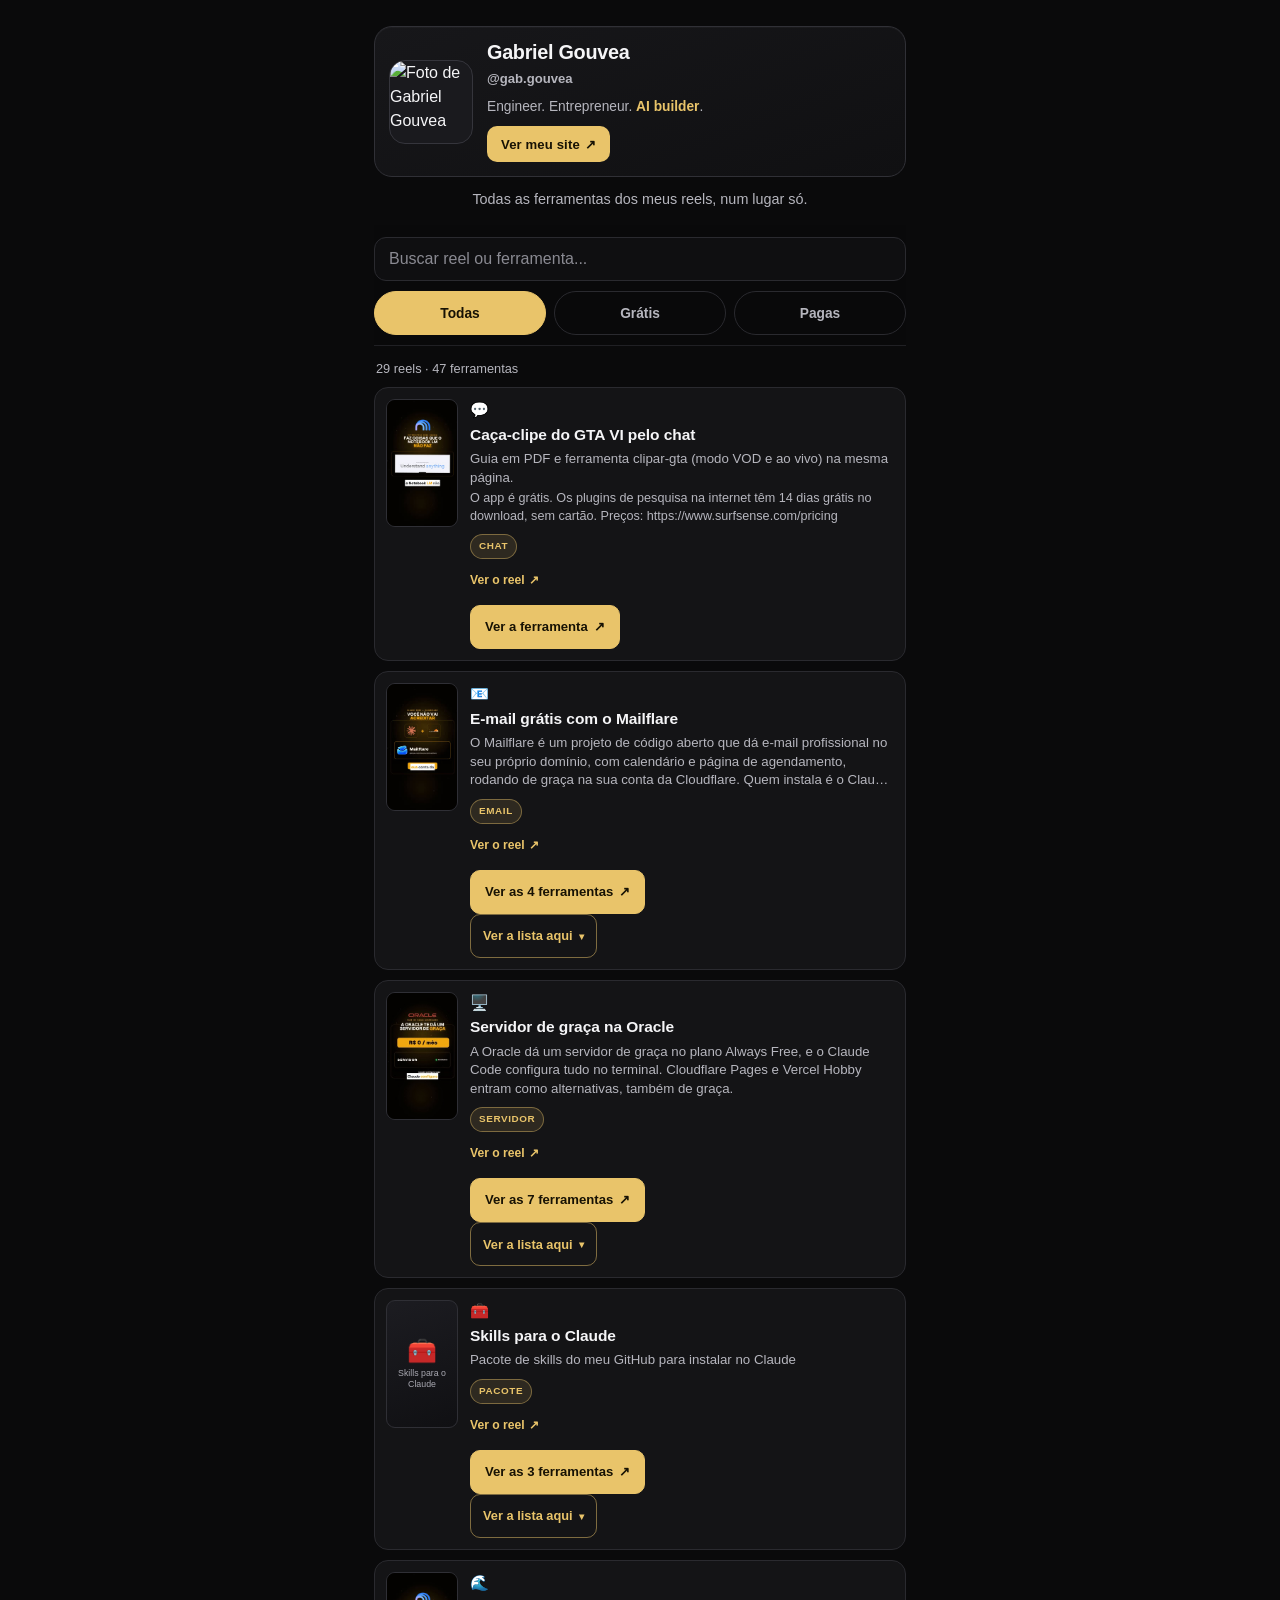
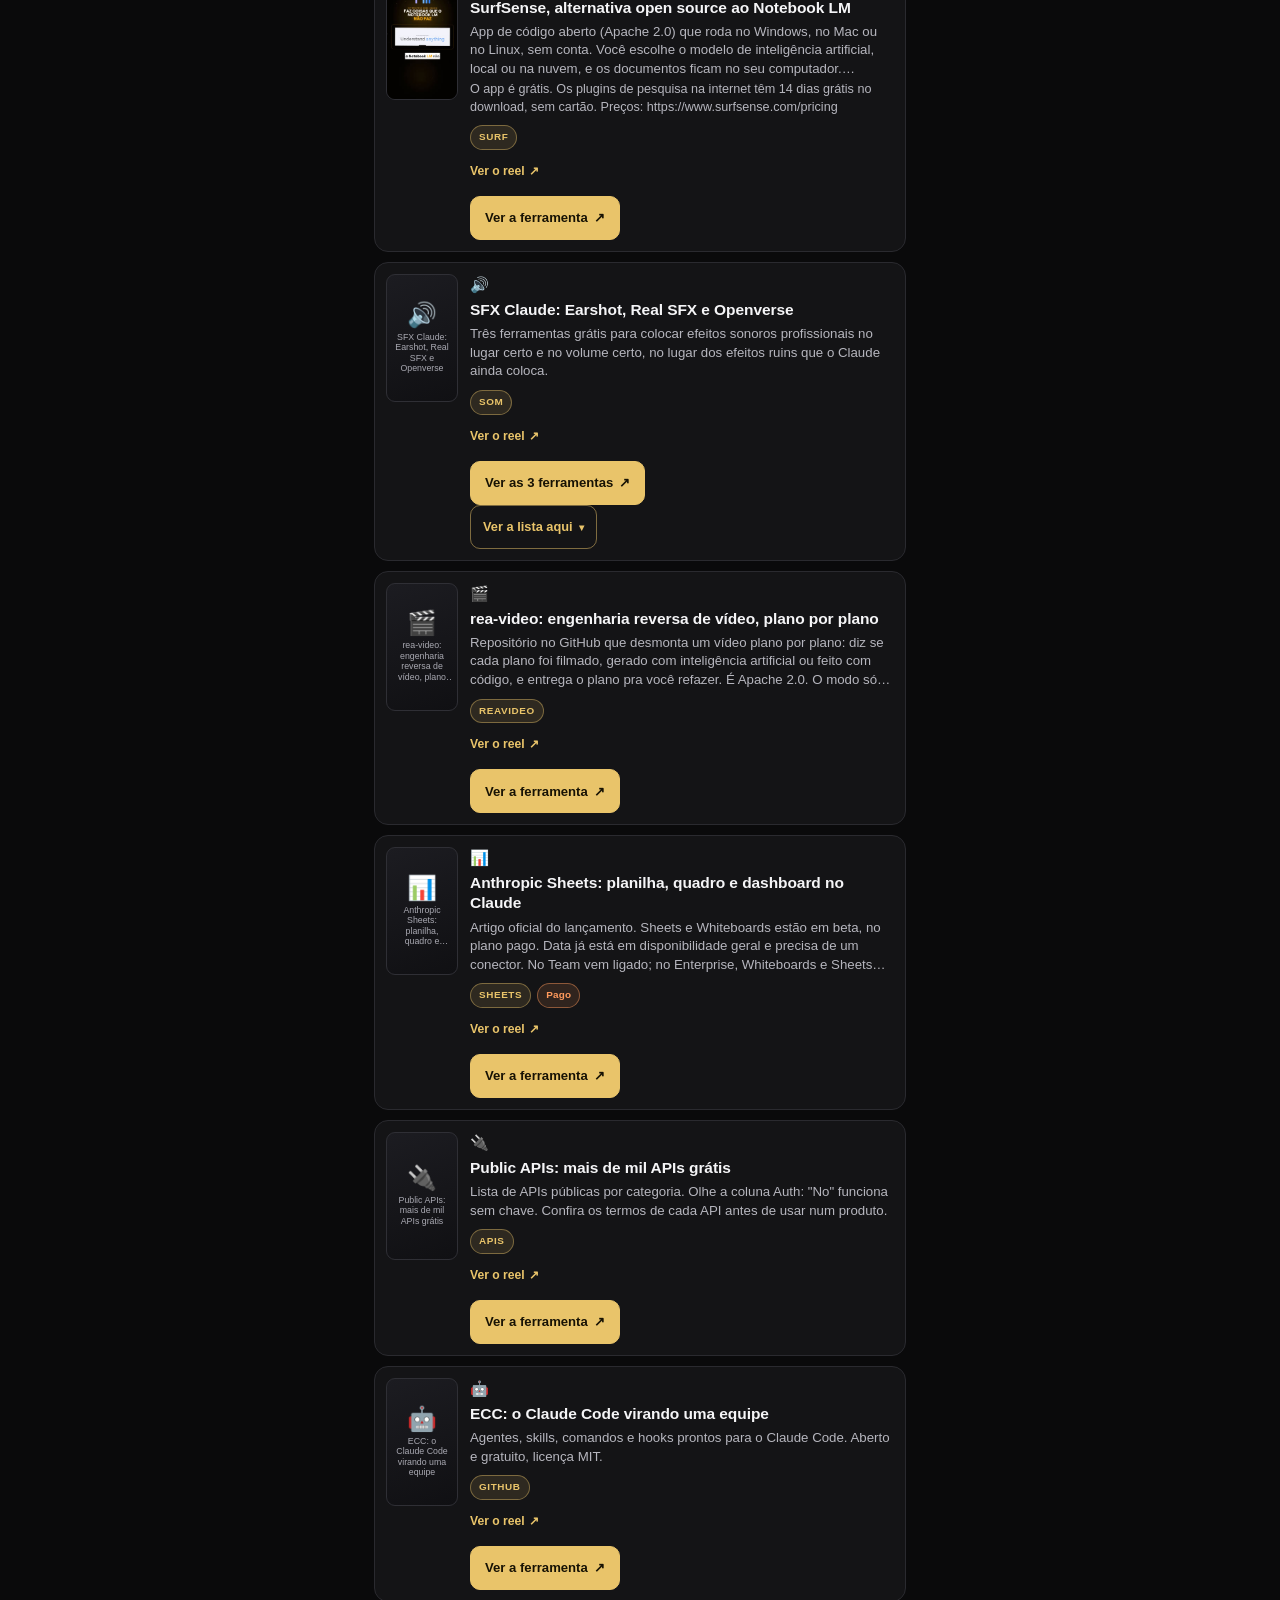
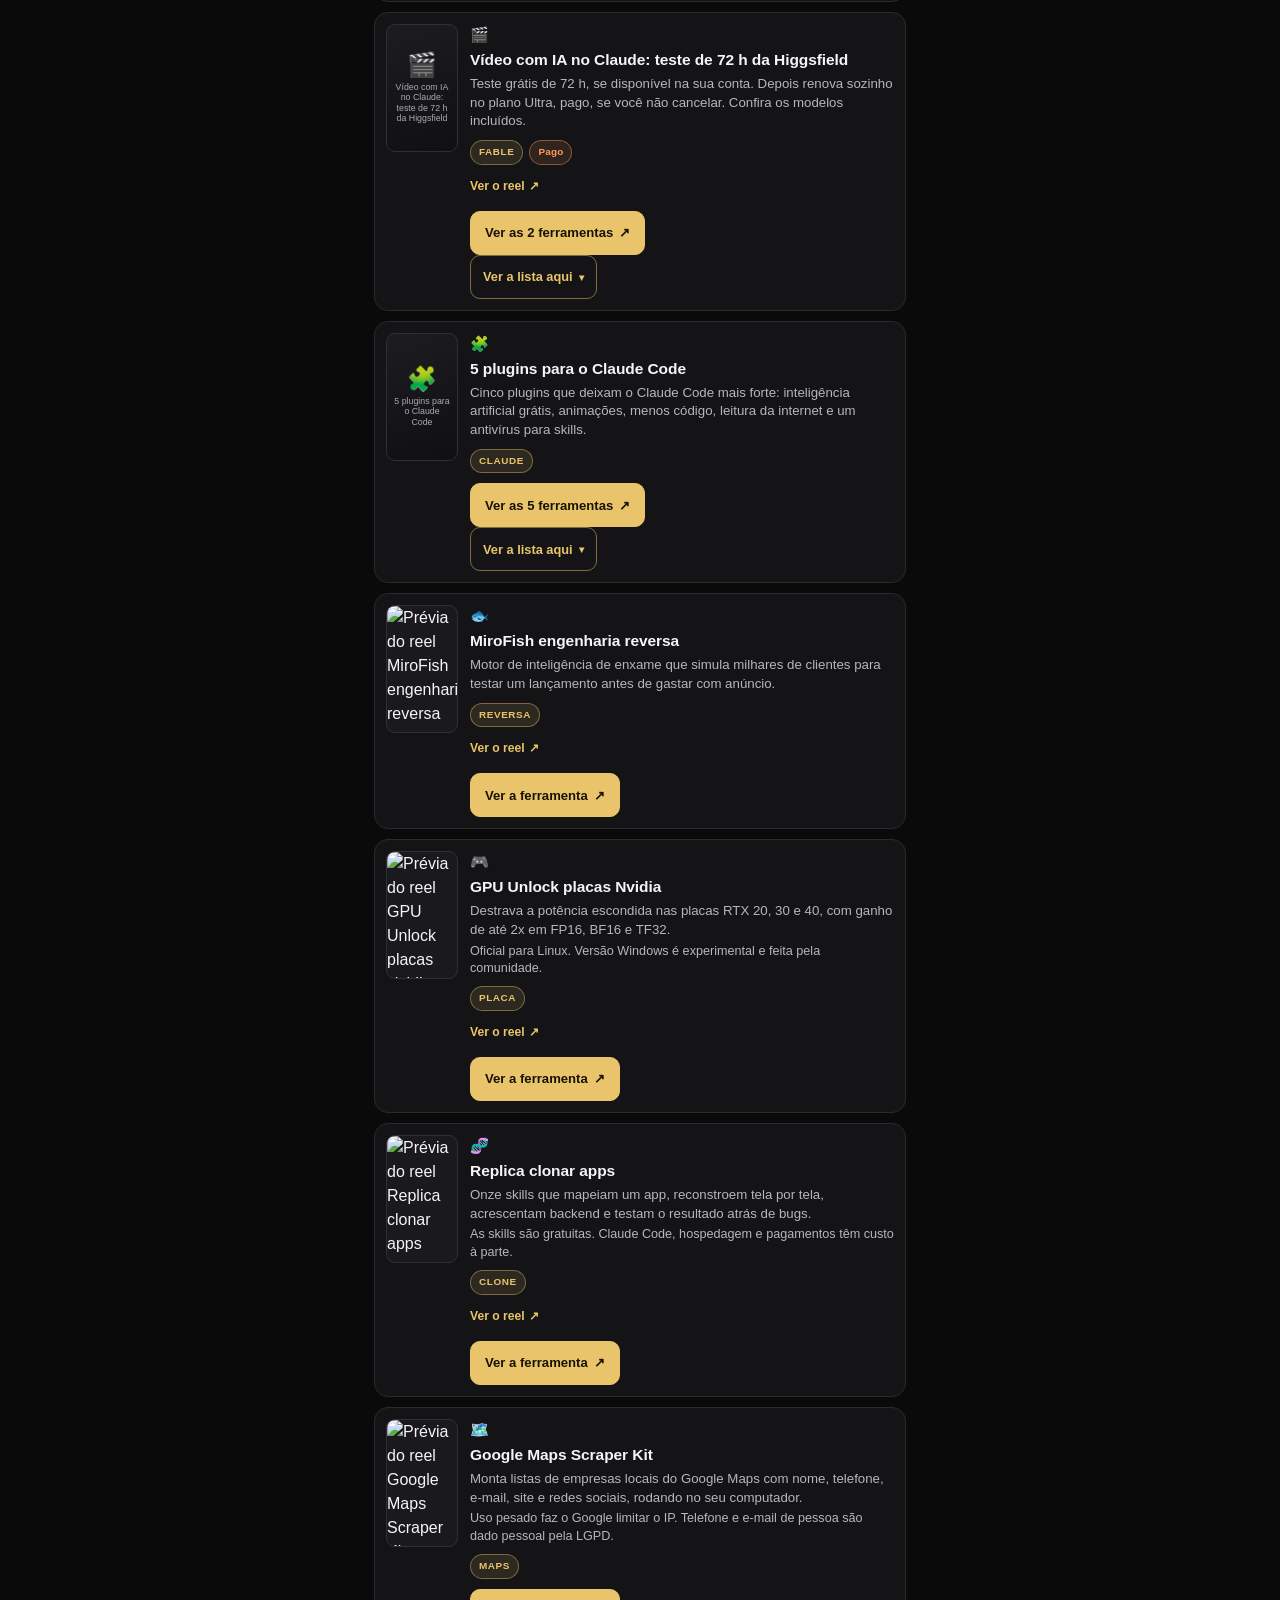
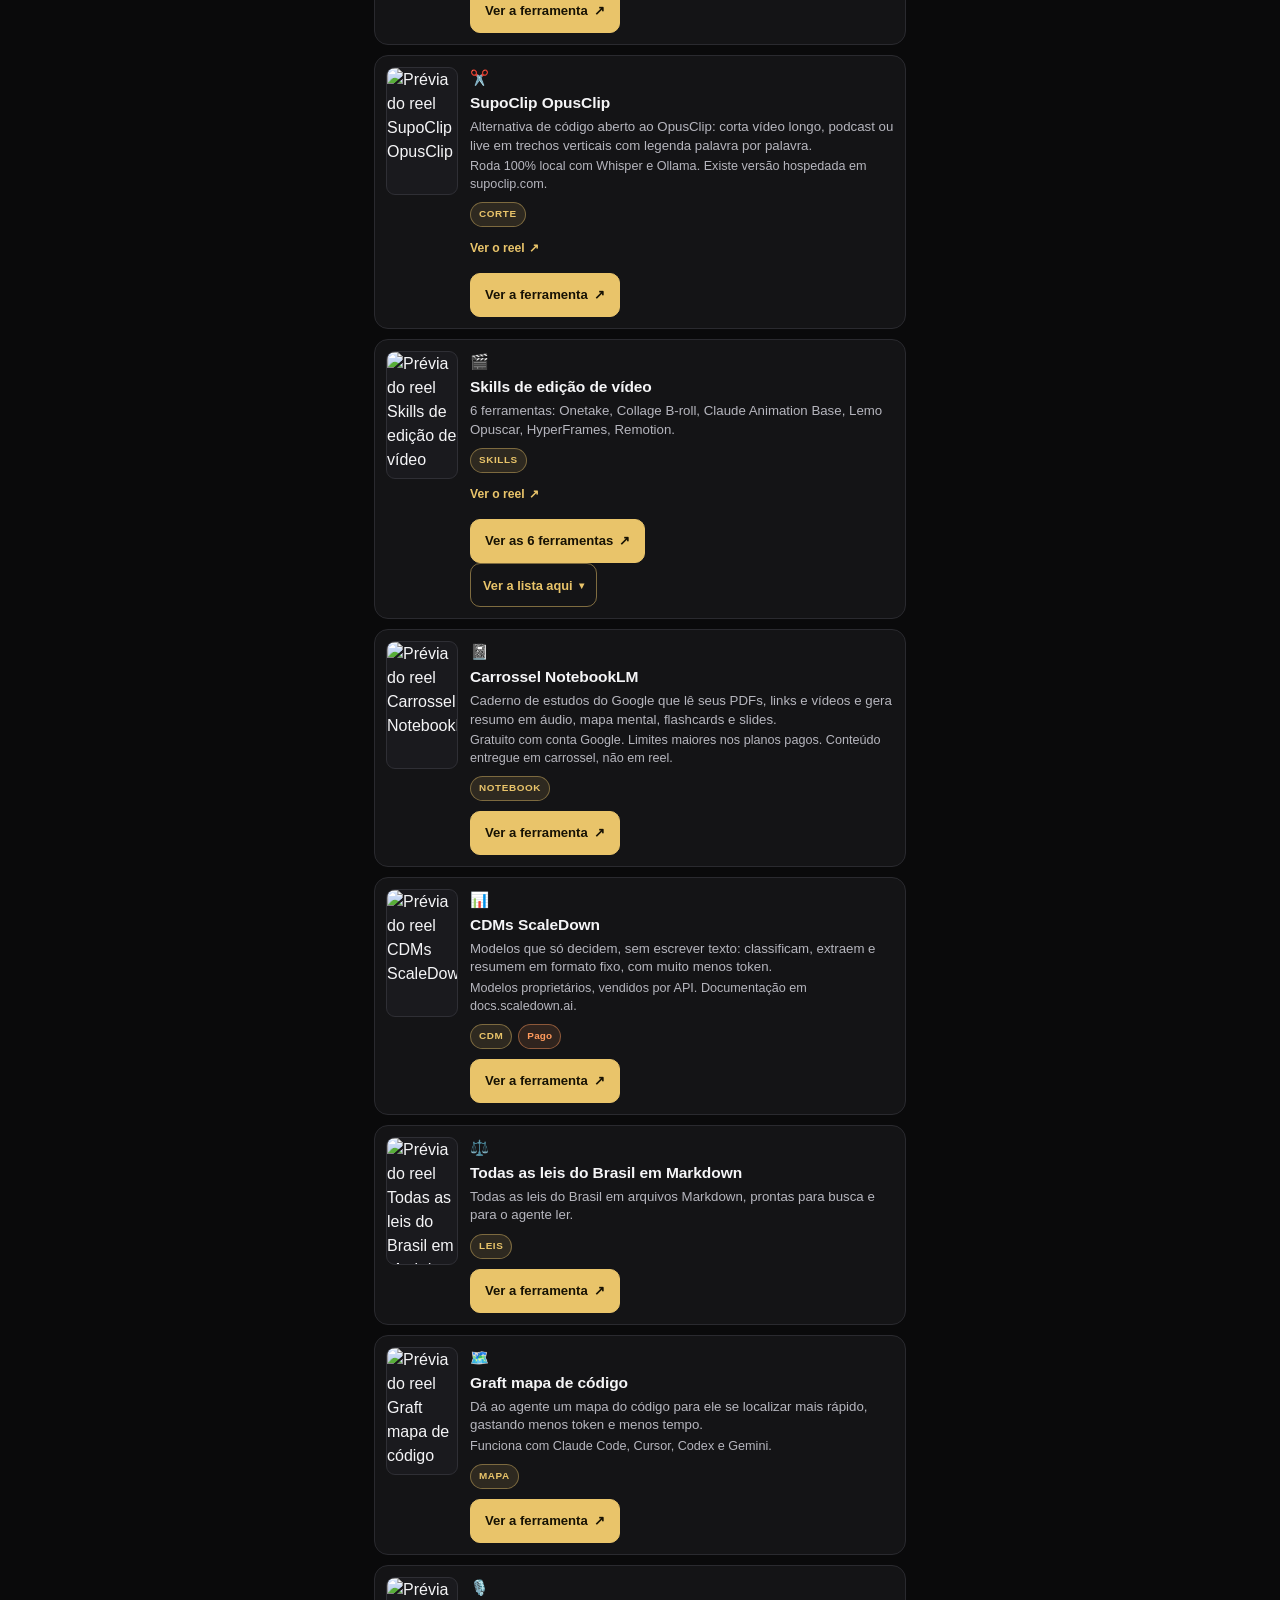
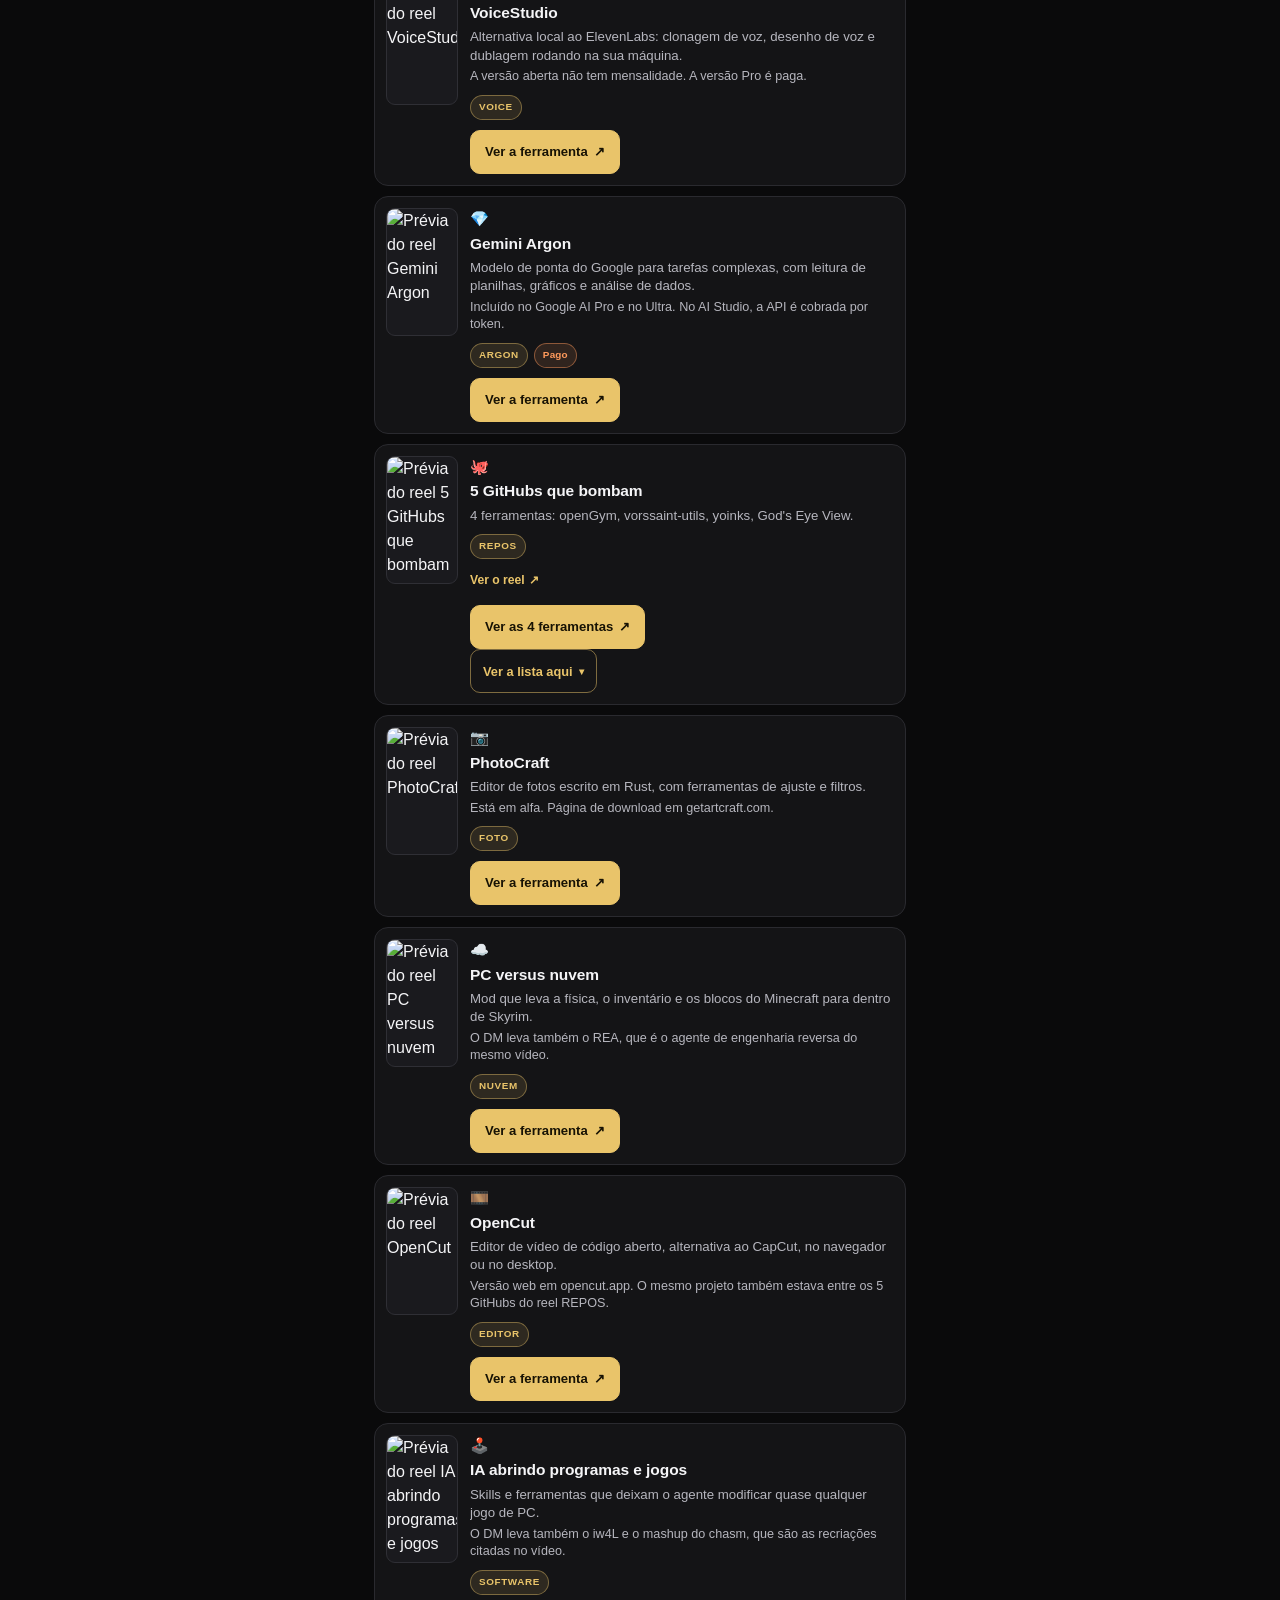
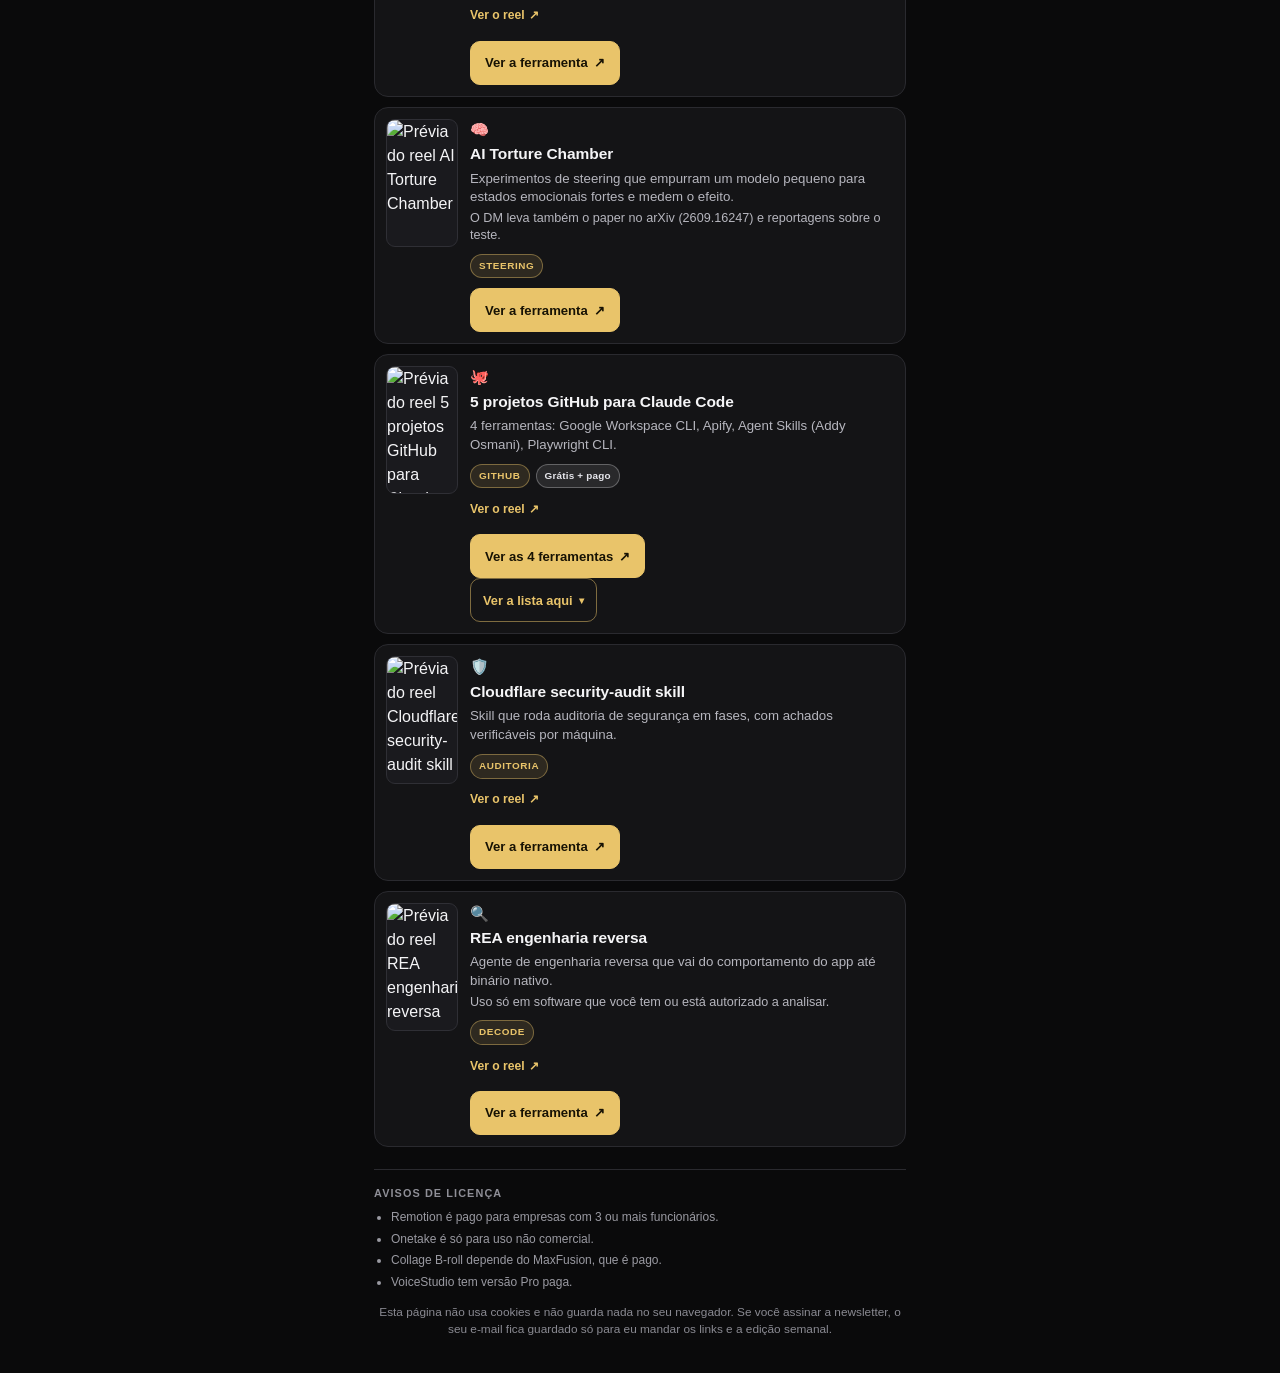
==== index.html @ 4120b041 "Card do reel Caça-clipe do GTA VI pelo chat (CTA CHAT)" ====
<!DOCTYPE html>
<html lang="pt-BR">
<head>
<meta charset="utf-8">
<meta name="viewport" content="width=device-width, initial-scale=1, viewport-fit=cover">
<title>Gabriel Gouvea · ferramentas dos reels</title>
<meta name="description" content="Todas as ferramentas dos meus reels, num lugar só. Um card por reel, com link direto para a ferramenta ou para o documento com todos os links.">
<meta name="theme-color" content="#0a0a0b">
<meta name="robots" content="index,follow">
<style>
  *,*::before,*::after{box-sizing:border-box}
  :root{
    --bg:#0a0a0b; --bg-soft:#0f0f11; --card:#141416;
    --line:#2a2a2f; --text:#f5f5f7; --muted:#b6b6be;
    --accent:#e9c46a; --accent-ink:#171204; --paid:#ff9a5c; --erro:#ff7b72;
  }
  html{-webkit-text-size-adjust:100%}
  body{
    margin:0;background:var(--bg);color:var(--text);
    font-family:-apple-system,BlinkMacSystemFont,"Segoe UI",Roboto,Helvetica,Arial,"Noto Sans",sans-serif;
    font-size:16px;line-height:1.5;-webkit-font-smoothing:antialiased;
  }
  .wrap{width:100%;max-width:560px;margin:0 auto;padding:26px 14px 34px;overflow-x:hidden}
  a{color:var(--accent)}
  :focus-visible{outline:3px solid var(--accent);outline-offset:3px;border-radius:10px}

  /* card fixo do perfil: fora da busca e dos filtros */
  .perfil{
    position:relative;display:grid;grid-template-columns:84px 1fr;gap:14px;align-items:center;
    background:linear-gradient(160deg,#17171a,#101012);
    border:1px solid #303036;border-radius:18px;padding:14px;
    box-shadow:0 1px 0 rgba(255,255,255,.03) inset;
  }
  .perfil-foto{display:block;width:84px;height:84px;border-radius:16px;object-fit:cover;background:#1a1a1e;border:1px solid #35353c}
  .perfil-info{min-width:0}
  .perfil-nome{font-size:1.24rem;line-height:1.15;margin:0 0 2px;letter-spacing:-.015em;font-weight:700}
  .perfil-main{color:var(--text);text-decoration:none}
  .perfil-main::after{content:"";position:absolute;inset:0;border-radius:18px}
  .perfil-main:hover{color:var(--accent)}
  .perfil:has(.perfil-main:focus-visible){outline:3px solid var(--accent);outline-offset:3px}
  .perfil:has(.perfil-main:focus-visible) .perfil-main:focus-visible{outline:none}
  .perfil-handle{position:relative;z-index:2;display:inline-block;font-size:.82rem;font-weight:600;color:var(--muted);text-decoration:none;min-height:24px}
  .perfil-handle:hover{color:var(--accent)}
  .perfil-bio{margin:5px 0 10px;font-size:.86rem;line-height:1.35;color:var(--muted)}
  .perfil-bio b{color:var(--accent);font-weight:700}
  .perfil-btn{display:inline-flex;align-items:center;gap:5px;min-height:36px;padding:7px 14px;border-radius:10px;
    background:var(--accent);color:var(--accent-ink);font-size:.82rem;font-weight:800;letter-spacing:.01em}
  .tagline{margin:12px auto 14px;max-width:23rem;color:var(--muted);font-size:.9rem;text-align:center}

  .controls{position:sticky;top:0;z-index:9;background:rgba(10,10,11,.96);backdrop-filter:blur(10px);padding:12px 0 10px;border-bottom:1px solid rgba(42,42,47,.7)}
  .sr-only{position:absolute;width:1px;height:1px;padding:0;margin:-1px;overflow:hidden;clip:rect(0 0 0 0);white-space:nowrap;border:0}
  input[type=search]{width:100%;padding:12px 14px;border-radius:12px;border:1px solid var(--line);background:var(--bg-soft);color:var(--text);font-size:1rem;font-family:inherit}
  input[type=search]::placeholder{color:#8a8a92}
  input[type=search]:focus{border-color:var(--accent);outline:none;box-shadow:0 0 0 3px rgba(233,196,106,.25)}
  .filtros{display:flex;gap:8px;margin-top:10px}
  .filtro{flex:1 1 0;min-height:44px;padding:9px 6px;border-radius:999px;background:transparent;color:var(--muted);border:1px solid var(--line);font-family:inherit;font-size:.86rem;font-weight:600;cursor:pointer}
  .filtro:hover{color:var(--text);border-color:#3a3a40}
  .filtro[aria-pressed=true]{background:var(--accent);border-color:var(--accent);color:var(--accent-ink)}

  .contador{margin:13px 2px 9px;color:var(--muted);font-size:.8rem}

  .lista{display:flex;flex-direction:column;gap:10px}
  .card{
    display:grid;grid-template-columns:72px minmax(0,1fr);gap:12px;align-items:start;
    background:var(--card);border:1px solid var(--line);border-radius:14px;padding:11px;
    scroll-margin-top:118px;
  }
  .card[hidden]{display:none}
  .thumb{
    display:block;width:72px;height:128px;border-radius:9px;object-fit:cover;
    background:#1a1a1e;border:1px solid #2f2f35;
  }
  .thumb.tile{
    display:flex;flex-direction:column;align-items:center;justify-content:center;gap:5px;
    background:linear-gradient(160deg,#1c1c21,#101013);padding:6px;text-align:center;
  }
  .tile-ico{font-size:1.5rem;line-height:1}
  .tile-t{font-size:.55rem;line-height:1.2;color:#a9a9b2;overflow:hidden;display:-webkit-box;-webkit-line-clamp:4;-webkit-box-orient:vertical}

  .info{min-width:0}
  .meta{display:flex;align-items:center;gap:6px;margin:0 0 3px;font-size:.68rem;letter-spacing:.08em;text-transform:uppercase;color:#8f8f97;font-weight:700}
  .ico{font-size:.95rem;letter-spacing:0;-webkit-text-size-adjust:100%}
  .titulo{margin:0;font-size:.97rem;line-height:1.3;font-weight:650;letter-spacing:-.005em;overflow-wrap:anywhere}
  .card-link{color:var(--text);text-decoration:none;display:block}
  .card-link:hover{color:var(--accent)}
  .desc{margin:5px 0 0;font-size:.83rem;line-height:1.4;color:var(--muted);
        display:-webkit-box;-webkit-line-clamp:3;-webkit-box-orient:vertical;overflow:hidden}
  .foot{display:flex;align-items:center;gap:6px;flex-wrap:wrap;margin-top:9px}
  .reel-url{margin:6px 0 0;font-size:.76rem}
  .reel-url a{color:var(--accent);font-weight:700;text-decoration:none;display:inline-flex;align-items:center;gap:4px;min-height:30px}
  .reel-url a:hover{text-decoration:underline}
  .badge{display:inline-block;font-size:.62rem;font-weight:700;letter-spacing:.09em;text-transform:uppercase;padding:4px 8px;border-radius:999px;white-space:nowrap}
  .badge.cta{color:var(--accent);background:rgba(233,196,106,.12);border:1px solid rgba(233,196,106,.42);letter-spacing:.06em}
  .badge.paid{color:var(--paid);background:rgba(255,154,92,.12);border:1px solid rgba(255,154,92,.45);text-transform:none;letter-spacing:.02em}
  .badge.mix{color:#e6e6ec;background:rgba(230,230,236,.1);border:1px solid rgba(230,230,236,.3);text-transform:none;letter-spacing:.02em}

  /* acoes do card */
  .acoes{display:flex;flex-wrap:wrap;gap:8px;margin-top:10px}
  .acao{
    display:inline-flex;align-items:center;justify-content:center;gap:6px;
    max-width:100%;min-height:44px;padding:9px 14px;border-radius:10px;
    font-family:inherit;font-size:.82rem;font-weight:800;line-height:1.2;text-align:center;text-decoration:none;
    background:var(--accent);color:var(--accent-ink);border:1px solid var(--accent);cursor:pointer;
  }
  .acao:hover{filter:brightness(1.06)}
  .ver{
    display:inline-flex;align-items:center;justify-content:center;gap:6px;
    max-width:100%;min-height:44px;padding:9px 12px;border-radius:10px;background:transparent;
    color:var(--accent);border:1px solid rgba(233,196,106,.5);
    font-family:inherit;font-size:.8rem;font-weight:700;cursor:pointer;
  }
  .ver:hover{background:rgba(233,196,106,.12)}
  .chev{font-size:.8em;transition:transform .15s ease}
  .ver[aria-expanded=true] .chev{transform:rotate(180deg)}

  /* painel da newsletter: embutido no card, nunca em janela nova */
  .painel{grid-column:1/-1;margin-top:10px;border:1px solid #3a3730;border-radius:12px;
    background:linear-gradient(165deg,#1b1a17,#121214);padding:13px}
  .painel[hidden]{display:none}
  .painel-h{margin:0 0 3px;font-size:.95rem;font-weight:750;letter-spacing:-.01em}
  .painel-p{margin:0 0 11px;font-size:.79rem;line-height:1.4;color:var(--muted)}
  .painel-label{display:block;margin:0 0 5px;font-size:.75rem;font-weight:700;letter-spacing:.02em;color:#d7d7dd}
  .painel-label-2{margin-top:9px}
  .painel-label .opc{font-weight:500;color:#8b8b93}
  .painel-input{
    width:100%;min-height:46px;padding:11px 13px;border-radius:10px;border:1px solid var(--line);
    background:#0d0d0f;color:var(--text);font-family:inherit;font-size:1rem;
  }
  .painel-input::placeholder{color:#7c7c85}
  .painel-input:focus{border-color:var(--accent);outline:none;box-shadow:0 0 0 3px rgba(233,196,106,.28)}
  .painel-input[aria-invalid=true]{border-color:var(--erro);box-shadow:0 0 0 3px rgba(255,123,114,.18)}
  .painel-erro{margin:6px 0 0;color:var(--erro);font-size:.77rem;font-weight:600}
  .painel-erro[hidden]{display:none}
  .painel-botoes{display:flex;flex-wrap:wrap;gap:8px;margin-top:11px}
  .btn{
    display:inline-flex;align-items:center;justify-content:center;gap:6px;
    flex:1 1 9rem;min-height:46px;padding:10px 14px;border-radius:10px;
    font-family:inherit;font-size:.84rem;font-weight:800;line-height:1.2;text-align:center;text-decoration:none;cursor:pointer;
  }
  .btn.primario{background:var(--accent);color:var(--accent-ink);border:1px solid var(--accent)}
  .btn.primario:hover{filter:brightness(1.06)}
  .btn.secundario{background:transparent;color:var(--text);border:1px solid #4a4a52}
  .btn.secundario:hover{border-color:var(--accent);color:var(--accent)}

  .detalhe{grid-column:1/-1;margin-top:10px;border-top:1px solid var(--line);padding-top:2px}
  .detalhe[hidden]{display:none}
  .sublista{list-style:none;margin:0;padding:0}
  .sublista li{padding:9px 0;border-bottom:1px solid rgba(42,42,47,.6)}
  .sublista li:last-child{border-bottom:0;padding-bottom:2px}
  .li-nome{margin:0;font-size:.88rem;font-weight:650;overflow-wrap:anywhere}
  .li-desc{margin:3px 0 5px;font-size:.79rem;line-height:1.38;color:var(--muted)}
  .li-link{display:inline-flex;gap:4px;font-size:.79rem;font-weight:700;text-decoration:none;color:var(--accent);min-height:30px;align-items:center}
  .li-link:hover{text-decoration:underline}
  .mini{font-size:.6rem;font-weight:700;color:var(--paid);border:1px solid rgba(255,154,92,.45);border-radius:999px;padding:1px 5px;vertical-align:middle}

  .vazio{padding:24px 6px;color:var(--muted);font-size:.94rem;text-align:center}
  .vazio[hidden]{display:none}

  footer{margin-top:22px;padding-top:15px;border-top:1px solid var(--line)}
  footer h2{font-size:.68rem;text-transform:uppercase;letter-spacing:.1em;color:#8f8f97;margin:0 0 7px;font-weight:700}
  footer ul{margin:0;padding-left:17px;color:#9a9aa2;font-size:.75rem;line-height:1.55}
  footer li{margin-bottom:3px}
  .priv{margin:12px 0 0;color:#8a8a92;font-size:.74rem;text-align:center}
  @media (max-width:340px){
    .card{grid-template-columns:62px minmax(0,1fr);gap:10px;padding:10px}
    .thumb{width:62px;height:110px}
    .perfil{grid-template-columns:66px minmax(0,1fr);gap:11px}
    .perfil-foto{width:66px;height:66px}
    .acao,.ver,.btn{width:100%}
  }
  @media (prefers-reduced-motion:reduce){*{transition:none!important;animation:none!important}}
</style>
  <script src="/gg-tracking.js?v=1" defer data-rules='{"a.card-link, a.acao, a.li-link, a.btn.secundario": "ViewContent", "a.perfil-handle": "Contact"}'></script>
</head>
<body>
<div class="wrap">
  <section class="perfil" aria-labelledby="perfil-nome">
    <img class="perfil-foto" src="assets/profile/gabriel.jpg" width="84" height="84"
         alt="Foto de Gabriel Gouvea" decoding="async" fetchpriority="high">
    <div class="perfil-info">
      <h1 class="perfil-nome" id="perfil-nome"><a class="perfil-main" href="https://gabrielgouvea.com.br/"
        target="_blank" rel="noopener noreferrer"
        aria-label="Ver meu site, gabrielgouvea.com.br (abre em nova aba)">Gabriel Gouvea</a></h1>
      <a class="perfil-handle" href="https://instagram.com/gab.gouvea" target="_blank" rel="noopener noreferrer"
         aria-label="Instagram @gab.gouvea (abre em nova aba)">@gab.gouvea</a>
      <p class="perfil-bio">Engineer. Entrepreneur. <b>AI builder</b>.</p>
      <span class="perfil-btn">Ver meu site<span aria-hidden="true">&#8599;</span></span>
    </div>
  </section>

  <p class="tagline">Todas as ferramentas dos meus reels, num lugar s&oacute;.</p>

  <div class="controls">
    <label class="sr-only" for="busca">Buscar reel, ferramenta ou descri&ccedil;&atilde;o</label>
    <input id="busca" type="search" placeholder="Buscar reel ou ferramenta..." autocomplete="off" spellcheck="false">
    <div class="filtros" role="group" aria-label="Filtrar reels por pre&ccedil;o">
      <button class="filtro" type="button" data-filtro="todas" aria-pressed="true">Todas</button>
      <button class="filtro" type="button" data-filtro="gratis" aria-pressed="false">Gr&aacute;tis</button>
      <button class="filtro" type="button" data-filtro="pago" aria-pressed="false">Pagas</button>
    </div>
  </div>

  <p class="contador" id="contador" aria-live="polite">33 reels &middot; 62 ferramentas</p>

  <main class="lista" id="lista">
      <article data-producao="20261118-gta-vi-o-chat-acha-o-clipe" class="card" id="reel-33" data-tipo="gratis" data-busca="caca-clipe do gta vi pelo chat guia em pdf e ferramenta clipar-gta (modo vod e ao vivo) na mesma pagina. pagina gta: guia pdf + ferramenta chat formulario libera o pdf em portugues e o clipar-gta. use o link da variacao do seu reel (gta2-a/b/c).">
        <img class="thumb" src="assets/thumb/29.jpg" width="72" height="128" loading="lazy" decoding="async" alt="Prévia do reel SurfSense, alternativa open source ao Notebook LM">
        <div class="info">
          <p class="meta"><span class="ico" aria-hidden="true">💬</span></p>
          <h2 class="titulo">Caça-clipe do GTA VI pelo chat</h2>
          <p class="desc">Guia em PDF e ferramenta clipar-gta (modo VOD e ao vivo) na mesma página.</p>
          <p class="li-desc">O app é grátis. Os plugins de pesquisa na internet têm 14 dias grátis no download, sem cartão. Preços: https://www.surfsense.com/pricing</p>
          <div class="foot"><span class="badge cta">CHAT</span></div>
          <p class="reel-url"><a href="https://www.instagram.com/reel/Df4rE4qDC0y/" target="_blank" rel="noopener noreferrer" aria-label="Ver o reel Caça-clipe do GTA VI pelo chat no Instagram (nova aba)">Ver o reel<span aria-hidden="true">&#8599;</span></a></p>
<div class="acoes"><a class="acao js-painel" href="https://gabrielgouvea.com.br/gta/?r=gta2-A" target="_blank" rel="noopener noreferrer" aria-expanded="false" aria-controls="reel-33-painel" aria-label="Ver a ferramenta do reel Caça-clipe do GTA VI pelo chat (nova aba)">Ver a ferramenta<span aria-hidden="true">&#8599;</span></a></div>
        </div>
        <div class="painel" id="reel-33-painel" role="group" aria-labelledby="reel-33-painel-t" data-doc="https://gabrielgouvea.com.br/gta/?r=gta2-A" data-reel="18/11 - Caça-clipe do GTA VI pelo chat" data-ferramenta="Página GTA: guia PDF + ferramenta chat" hidden>
          <p class="painel-h" id="reel-33-painel-t">Newsletter de intelig&ecirc;ncia artificial</p>
          <p class="painel-p">Toda semana, as maiores novidades. Sem spam.</p>
          <form class="painel-form" novalidate>
            <label class="painel-label" for="reel-33-painel-email">Seu e-mail</label>
            <input class="painel-input" id="reel-33-painel-email" name="email" type="email" inputmode="email"
                   autocomplete="email" placeholder="voce@email.com" required
                   aria-describedby="reel-33-painel-err">
            <label class="painel-label painel-label-2" for="reel-33-painel-zap">Seu WhatsApp</label>
            <input class="painel-input" id="reel-33-painel-zap" name="whatsapp" type="tel" inputmode="tel"
                   autocomplete="tel" placeholder="55 11 91234-5678" required
                   aria-describedby="reel-33-painel-err">
            <label class="painel-label painel-label-2" for="reel-33-painel-nome">Seu nome <span class="opc">(opcional)</span></label>
            <input class="painel-input" id="reel-33-painel-nome" name="nome" type="text"
                   autocomplete="name" placeholder="Como posso te chamar" maxlength="60">
            <p class="painel-erro" id="reel-33-painel-err" role="alert" hidden></p>
            <div class="painel-botoes">
              <button class="btn primario" type="submit">Quero receber</button>
              <a class="btn secundario" href="https://gabrielgouvea.com.br/gta/?r=gta2-A" target="_blank" rel="noopener noreferrer"
                 aria-label="Pular a inscri&ccedil;&atilde;o e abrir o link (nova aba)">S&oacute; quero o link</a>
            </div>
          </form>
        </div>
      </article>
      <article class="card multi" id="reel-32" data-tipo="gratis" data-busca="e-mail gratis com o mailflare o mailflare e um projeto de codigo aberto que da e-mail profissional no seu proprio dominio, com calendario e pagina de agendamento, rodando de graca na sua conta da cloudflare. quem instala e o claude code. email mailflare o projeto do video. e-mail, calendario, pagina de agendamento e arquivos num lugar so, de codigo aberto, rodando na sua conta da cloudflare. claude code o claude no terminal. abra numa pasta vazia, cole o prompt do readme e ele instala o mailflare na sua conta. cloudflare email routing recebe os e-mails do seu dominio de graca. o dominio precisa estar na mesma conta da cloudflare. resend envia os e-mails. gratis ate 3.000 por mes e 100 por dia.">
        <img class="thumb" src="assets/thumb/32.jpg" width="72" height="128" loading="lazy" decoding="async" alt="Prévia do reel E-mail grátis com o Mailflare">
        <div class="info">
          <p class="meta"><span class="ico" aria-hidden="true">📧</span></p>
          <h2 class="titulo">E-mail grátis com o Mailflare</h2>
          <p class="desc">O Mailflare é um projeto de código aberto que dá e-mail profissional no seu próprio domínio, com calendário e página de agendamento, rodando de graça na sua conta da Cloudflare. Quem instala é o Claude Code.</p>
          <div class="foot"><span class="badge cta">EMAIL</span></div>
          <p class="reel-url"><a href="https://www.instagram.com/reel/Dfx63eEAQ3E/" target="_blank" rel="noopener noreferrer" aria-label="Ver o reel E-mail grátis com o Mailflare no Instagram (nova aba)">Ver o reel<span aria-hidden="true">&#8599;</span></a></p>
<div class="acoes"><a class="acao js-painel" href="https://docs.google.com/document/d/1AIcvp5leO0P8v3S9Tc87rNnExGmxfALh6MdhIG4B52s/view" target="_blank" rel="noopener noreferrer" aria-expanded="false" aria-controls="reel-32-painel" aria-label="Ver as 4 ferramentas do reel E-mail grátis com o Mailflare (nova aba)">Ver as 4 ferramentas<span aria-hidden="true">&#8599;</span></a></div>
          <button class="ver" type="button" aria-expanded="false" aria-controls="reel-32-lista"
                  data-rotulo="Ver a lista aqui" data-aberto="Fechar lista">
            Ver a lista aqui<span class="chev" aria-hidden="true">&#9662;</span></button>
        </div>
        <div class="painel" id="reel-32-painel" role="group" aria-labelledby="reel-32-painel-t" data-doc="https://docs.google.com/document/d/1AIcvp5leO0P8v3S9Tc87rNnExGmxfALh6MdhIG4B52s/view" data-reel="15/11 - E-mail grátis com o Mailflare" data-ferramenta="" hidden>
          <p class="painel-h" id="reel-32-painel-t">Newsletter de intelig&ecirc;ncia artificial</p>
          <p class="painel-p">Toda semana, as maiores novidades. Sem spam.</p>
          <form class="painel-form" novalidate>
            <label class="painel-label" for="reel-32-painel-email">Seu e-mail</label>
            <input class="painel-input" id="reel-32-painel-email" name="email" type="email" inputmode="email"
                   autocomplete="email" placeholder="voce@email.com" required
                   aria-describedby="reel-32-painel-err">
            <label class="painel-label painel-label-2" for="reel-32-painel-zap">Seu WhatsApp</label>
            <input class="painel-input" id="reel-32-painel-zap" name="whatsapp" type="tel" inputmode="tel"
                   autocomplete="tel" placeholder="55 11 91234-5678" required
                   aria-describedby="reel-32-painel-err">
            <label class="painel-label painel-label-2" for="reel-32-painel-nome">Seu nome <span class="opc">(opcional)</span></label>
            <input class="painel-input" id="reel-32-painel-nome" name="nome" type="text"
                   autocomplete="name" placeholder="Como posso te chamar" maxlength="60">
            <p class="painel-erro" id="reel-32-painel-err" role="alert" hidden></p>
            <div class="painel-botoes">
              <button class="btn primario" type="submit">Quero receber</button>
              <a class="btn secundario" href="https://docs.google.com/document/d/1AIcvp5leO0P8v3S9Tc87rNnExGmxfALh6MdhIG4B52s/view" target="_blank" rel="noopener noreferrer"
                 aria-label="Pular a inscri&ccedil;&atilde;o e abrir o link (nova aba)">S&oacute; quero os links</a>
            </div>
          </form>
        </div>
        <div class="detalhe" id="reel-32-lista" hidden>
          <ul class="sublista">
            <li>
              <p class="li-nome">Mailflare</p>
              <p class="li-desc">O projeto do vídeo. E-mail, calendário, página de agendamento e arquivos num lugar só, de código aberto, rodando na sua conta da Cloudflare.</p>
              <a class="li-link" href="https://github.com/hieunc229/mailflare" target="_blank" rel="noopener noreferrer"
                 aria-label="Abrir Mailflare (nova aba)">Abrir<span aria-hidden="true">&#8599;</span></a>
            </li>
            <li>
              <p class="li-nome">Claude Code</p>
              <p class="li-desc">O Claude no terminal. Abra numa pasta vazia, cole o prompt do README e ele instala o Mailflare na sua conta.</p>
              <a class="li-link" href="https://claude.com/product/claude-code" target="_blank" rel="noopener noreferrer"
                 aria-label="Abrir Claude Code (nova aba)">Abrir<span aria-hidden="true">&#8599;</span></a>
            </li>
            <li>
              <p class="li-nome">Cloudflare Email Routing</p>
              <p class="li-desc">Recebe os e-mails do seu domínio de graça. O domínio precisa estar na mesma conta da Cloudflare.</p>
              <a class="li-link" href="https://developers.cloudflare.com/email-routing/" target="_blank" rel="noopener noreferrer"
                 aria-label="Abrir Cloudflare Email Routing (nova aba)">Abrir<span aria-hidden="true">&#8599;</span></a>
            </li>
            <li>
              <p class="li-nome">Resend</p>
              <p class="li-desc">Envia os e-mails. Grátis até 3.000 por mês e 100 por dia.</p>
              <a class="li-link" href="https://resend.com/pricing" target="_blank" rel="noopener noreferrer"
                 aria-label="Abrir Resend (nova aba)">Abrir<span aria-hidden="true">&#8599;</span></a>
            </li>
          </ul>
          <p class="li-desc"><strong>Licen&ccedil;as e observa&ccedil;&otilde;es:</strong></p><ul class="sublista"><li><strong>Mailflare:</strong> Guia de instalação com o prompt pronto para o Claude Code: https://github.com/hieunc229/mailflare/blob/main/docs/deployment.md. Site: https://mailflare.co</li></ul>
        </div>
      </article>
      <article class="card multi" id="reel-31" data-tipo="gratis" data-busca="servidor de graca na oracle a oracle da um servidor de graca no plano always free, e o claude code configura tudo no terminal. cloudflare pages e vercel hobby entram como alternativas, tambem de graca. servidor oracle always free servidor de verdade, o do video. uma maquina arm com 2 ocpus e 12 gb, duas maquinas amd menores, 200 gb de disco, 10 tb de trafego por mes e dois bancos autonomous, gratis enquanto a conta existir. claude code o claude no terminal. depois de entrar no servidor por ssh, peca para instalar o servidor web, publicar o site e ativar o https. cloudflare pages hospedagem gratis para site estatico, so de paginas, sem nada rodando por tras. vercel hobby hospedagem gratis para projeto pessoal em next.js. so uso nao comercial. render plano gratis para testar um app. o app dorme apos 15 minutos sem visita. koyeb 1 instancia gratis para teste. dorme apos 1 hora sem trafego. google cloud free tier 1 vm e2-micro gratis por mes em regioes dos eua, boa para um bot pequeno.">
        <img class="thumb" src="assets/thumb/31.jpg" width="72" height="128" loading="lazy" decoding="async" alt="Prévia do reel Servidor de graça na Oracle">
        <div class="info">
          <p class="meta"><span class="ico" aria-hidden="true">🖥️</span></p>
          <h2 class="titulo">Servidor de graça na Oracle</h2>
          <p class="desc">A Oracle dá um servidor de graça no plano Always Free, e o Claude Code configura tudo no terminal. Cloudflare Pages e Vercel Hobby entram como alternativas, também de graça.</p>
          <div class="foot"><span class="badge cta">SERVIDOR</span></div>
          <p class="reel-url"><a href="https://www.instagram.com/reel/Dfx1DwIAZHF/" target="_blank" rel="noopener noreferrer" aria-label="Ver o reel Servidor de graça na Oracle no Instagram (nova aba)">Ver o reel<span aria-hidden="true">&#8599;</span></a></p>
<div class="acoes"><a class="acao js-painel" href="https://docs.google.com/document/d/1JvRH-YwqXZusxPuVgk64_nDdLTnilVpPASn1VB_6Aug/view" target="_blank" rel="noopener noreferrer" aria-expanded="false" aria-controls="reel-31-painel" aria-label="Ver as 7 ferramentas do reel Servidor de graça na Oracle (nova aba)">Ver as 7 ferramentas<span aria-hidden="true">&#8599;</span></a></div>
          <button class="ver" type="button" aria-expanded="false" aria-controls="reel-31-lista"
                  data-rotulo="Ver a lista aqui" data-aberto="Fechar lista">
            Ver a lista aqui<span class="chev" aria-hidden="true">&#9662;</span></button>
        </div>
        <div class="painel" id="reel-31-painel" role="group" aria-labelledby="reel-31-painel-t" data-doc="https://docs.google.com/document/d/1JvRH-YwqXZusxPuVgk64_nDdLTnilVpPASn1VB_6Aug/view" data-reel="15/11 - Servidor de graça na Oracle" data-ferramenta="" hidden>
          <p class="painel-h" id="reel-31-painel-t">Newsletter de intelig&ecirc;ncia artificial</p>
          <p class="painel-p">Toda semana, as maiores novidades. Sem spam.</p>
          <form class="painel-form" novalidate>
            <label class="painel-label" for="reel-31-painel-email">Seu e-mail</label>
            <input class="painel-input" id="reel-31-painel-email" name="email" type="email" inputmode="email"
                   autocomplete="email" placeholder="voce@email.com" required
                   aria-describedby="reel-31-painel-err">
            <label class="painel-label painel-label-2" for="reel-31-painel-zap">Seu WhatsApp</label>
            <input class="painel-input" id="reel-31-painel-zap" name="whatsapp" type="tel" inputmode="tel"
                   autocomplete="tel" placeholder="55 11 91234-5678" required
                   aria-describedby="reel-31-painel-err">
            <label class="painel-label painel-label-2" for="reel-31-painel-nome">Seu nome <span class="opc">(opcional)</span></label>
            <input class="painel-input" id="reel-31-painel-nome" name="nome" type="text"
                   autocomplete="name" placeholder="Como posso te chamar" maxlength="60">
            <p class="painel-erro" id="reel-31-painel-err" role="alert" hidden></p>
            <div class="painel-botoes">
              <button class="btn primario" type="submit">Quero receber</button>
              <a class="btn secundario" href="https://docs.google.com/document/d/1JvRH-YwqXZusxPuVgk64_nDdLTnilVpPASn1VB_6Aug/view" target="_blank" rel="noopener noreferrer"
                 aria-label="Pular a inscri&ccedil;&atilde;o e abrir o link (nova aba)">S&oacute; quero os links</a>
            </div>
          </form>
        </div>
        <div class="detalhe" id="reel-31-lista" hidden>
          <ul class="sublista">
            <li>
              <p class="li-nome">Oracle Always Free</p>
              <p class="li-desc">Servidor de verdade, o do vídeo. Uma máquina ARM com 2 OCPUs e 12 GB, duas máquinas AMD menores, 200 GB de disco, 10 TB de tráfego por mês e dois bancos Autonomous, grátis enquanto a conta existir.</p>
              <a class="li-link" href="https://www.oracle.com/cloud/free/" target="_blank" rel="noopener noreferrer"
                 aria-label="Abrir Oracle Always Free (nova aba)">Abrir<span aria-hidden="true">&#8599;</span></a>
            </li>
            <li>
              <p class="li-nome">Claude Code</p>
              <p class="li-desc">O Claude no terminal. Depois de entrar no servidor por SSH, peça para instalar o servidor web, publicar o site e ativar o HTTPS.</p>
              <a class="li-link" href="https://claude.com/product/claude-code" target="_blank" rel="noopener noreferrer"
                 aria-label="Abrir Claude Code (nova aba)">Abrir<span aria-hidden="true">&#8599;</span></a>
            </li>
            <li>
              <p class="li-nome">Cloudflare Pages</p>
              <p class="li-desc">Hospedagem grátis para site estático, só de páginas, sem nada rodando por trás.</p>
              <a class="li-link" href="https://pages.cloudflare.com/" target="_blank" rel="noopener noreferrer"
                 aria-label="Abrir Cloudflare Pages (nova aba)">Abrir<span aria-hidden="true">&#8599;</span></a>
            </li>
            <li>
              <p class="li-nome">Vercel Hobby</p>
              <p class="li-desc">Hospedagem grátis para projeto pessoal em Next.js. Só uso não comercial.</p>
              <a class="li-link" href="https://vercel.com/pricing" target="_blank" rel="noopener noreferrer"
                 aria-label="Abrir Vercel Hobby (nova aba)">Abrir<span aria-hidden="true">&#8599;</span></a>
            </li>
            <li>
              <p class="li-nome">Render</p>
              <p class="li-desc">Plano grátis para testar um app. O app dorme após 15 minutos sem visita.</p>
              <a class="li-link" href="https://render.com/docs/free" target="_blank" rel="noopener noreferrer"
                 aria-label="Abrir Render (nova aba)">Abrir<span aria-hidden="true">&#8599;</span></a>
            </li>
            <li>
              <p class="li-nome">Koyeb</p>
              <p class="li-desc">1 instância grátis para teste. Dorme após 1 hora sem tráfego.</p>
              <a class="li-link" href="https://www.koyeb.com/docs/reference/instances" target="_blank" rel="noopener noreferrer"
                 aria-label="Abrir Koyeb (nova aba)">Abrir<span aria-hidden="true">&#8599;</span></a>
            </li>
            <li>
              <p class="li-nome">Google Cloud Free Tier</p>
              <p class="li-desc">1 VM e2-micro grátis por mês em regiões dos EUA, boa para um bot pequeno.</p>
              <a class="li-link" href="https://cloud.google.com/free/docs/free-cloud-features" target="_blank" rel="noopener noreferrer"
                 aria-label="Abrir Google Cloud Free Tier (nova aba)">Abrir<span aria-hidden="true">&#8599;</span></a>
            </li>
          </ul>
          <p class="li-desc"><strong>Licen&ccedil;as e observa&ccedil;&otilde;es:</strong></p><ul class="sublista"><li><strong>Oracle Always Free:</strong> O que vem no plano: https://docs.oracle.com/en-us/iaas/Content/FreeTier/freetier_topic-Always_Free_Resources.htm. A Oracle pede cartão para verificar identidade e pode recolher máquina parada por 7 dias.</li><li><strong>Claude Code:</strong> Sugestão de pedido: instala o Nginx, publica meu site e ativa o HTTPS com Let's Encrypt.</li></ul>
        </div>
      </article>
      <article data-producao="20261115-claude-quebrou-a-internet-v3" class="card multi" id="reel-30" data-tipo="gratis" data-busca="skills para o claude pacote de skills do meu github para instalar no claude claude-skills skills pessoais de marketing, cro, seo, outbound, ads e ops claude-code-starter-pack kit de inicio com plugins essenciais e skills curadas claude-skills-content skills de conteudo: carrossel, video, planejamento e tendencia">
        <div class="thumb tile" aria-hidden="true"><span class="tile-ico">🧰</span><span class="tile-t">Skills para o Claude</span></div>
        <div class="info">
          <p class="meta"><span class="ico" aria-hidden="true">🧰</span></p>
          <h2 class="titulo">Skills para o Claude</h2>
          <p class="desc">Pacote de skills do meu GitHub para instalar no Claude</p>
          <div class="foot"><span class="badge cta">PACOTE</span></div>
          <p class="reel-url"><a href="https://www.instagram.com/reel/Dfwl3lJF5pp/" target="_blank" rel="noopener noreferrer" aria-label="Ver o reel Skills para o Claude no Instagram (nova aba)">Ver o reel<span aria-hidden="true">&#8599;</span></a></p>
<div class="acoes"><a class="acao js-painel" href="https://links.gabrielgouvea.com.br/#reel-30" target="_blank" rel="noopener noreferrer" aria-expanded="false" aria-controls="reel-30-painel" aria-label="Ver as 3 ferramentas do reel Skills para o Claude (nova aba)">Ver as 3 ferramentas<span aria-hidden="true">&#8599;</span></a></div>
          <button class="ver" type="button" aria-expanded="false" aria-controls="reel-30-lista"
                  data-rotulo="Ver a lista aqui" data-aberto="Fechar lista">
            Ver a lista aqui<span class="chev" aria-hidden="true">&#9662;</span></button>
        </div>
        <div class="painel" id="reel-30-painel" role="group" aria-labelledby="reel-30-painel-t" data-doc="https://links.gabrielgouvea.com.br/#reel-30" data-reel="15/11 - Skills para o Claude" data-ferramenta="" hidden>
          <p class="painel-h" id="reel-30-painel-t">Newsletter de intelig&ecirc;ncia artificial</p>
          <p class="painel-p">Toda semana, as maiores novidades. Sem spam.</p>
          <form class="painel-form" novalidate>
            <label class="painel-label" for="reel-30-painel-email">Seu e-mail</label>
            <input class="painel-input" id="reel-30-painel-email" name="email" type="email" inputmode="email"
                   autocomplete="email" placeholder="voce@email.com" required
                   aria-describedby="reel-30-painel-err">
            <label class="painel-label painel-label-2" for="reel-30-painel-zap">Seu WhatsApp</label>
            <input class="painel-input" id="reel-30-painel-zap" name="whatsapp" type="tel" inputmode="tel"
                   autocomplete="tel" placeholder="55 11 91234-5678" required
                   aria-describedby="reel-30-painel-err">
            <label class="painel-label painel-label-2" for="reel-30-painel-nome">Seu nome <span class="opc">(opcional)</span></label>
            <input class="painel-input" id="reel-30-painel-nome" name="nome" type="text"
                   autocomplete="name" placeholder="Como posso te chamar" maxlength="60">
            <p class="painel-erro" id="reel-30-painel-err" role="alert" hidden></p>
            <div class="painel-botoes">
              <button class="btn primario" type="submit">Quero receber</button>
              <a class="btn secundario" href="https://links.gabrielgouvea.com.br/#reel-30" target="_blank" rel="noopener noreferrer"
                 aria-label="Pular a inscri&ccedil;&atilde;o e abrir o link (nova aba)">S&oacute; quero os links</a>
            </div>
          </form>
        </div>
        <div class="detalhe" id="reel-30-lista" hidden>
          <ul class="sublista">
            <li>
              <p class="li-nome">claude-skills</p>
              <p class="li-desc">Skills pessoais de marketing, CRO, SEO, outbound, ads e ops</p>
              <a class="li-link" href="https://github.com/gouveaero/claude-skills" target="_blank" rel="noopener noreferrer"
                 aria-label="Abrir claude-skills (nova aba)">Abrir<span aria-hidden="true">&#8599;</span></a>
            </li>
            <li>
              <p class="li-nome">claude-code-starter-pack</p>
              <p class="li-desc">Kit de início com plugins essenciais e skills curadas</p>
              <a class="li-link" href="https://github.com/gouveaero/claude-code-starter-pack" target="_blank" rel="noopener noreferrer"
                 aria-label="Abrir claude-code-starter-pack (nova aba)">Abrir<span aria-hidden="true">&#8599;</span></a>
            </li>
            <li>
              <p class="li-nome">claude-skills-content</p>
              <p class="li-desc">Skills de conteúdo: carrossel, vídeo, planejamento e tendência</p>
              <a class="li-link" href="https://github.com/gouveaero/claude-skills-content" target="_blank" rel="noopener noreferrer"
                 aria-label="Abrir claude-skills-content (nova aba)">Abrir<span aria-hidden="true">&#8599;</span></a>
            </li>
          </ul>
        </div>
      </article>
      <article class="card" id="reel-29" data-tipo="gratis" data-busca="surfsense, alternativa open source ao notebook lm app open source que faz o trabalho do notebook lm no seu computador, sem precisar de conta, e ainda pesquisa na internet por voce. surf surfsense app de codigo aberto (apache 2.0) que roda no windows, no mac ou no linux, sem conta. voce escolhe o modelo de inteligencia artificial, local ou na nuvem, e os documentos ficam no seu computador. responde citando a fonte, transcreve audio, gera mapa mental, flashcard e podcast, e edita pdfs e planilhas. a pesquisa na internet (google, youtube, reddit, tiktok e outros) entra com os plugins oficiais e vem com 14 dias gratis. site: https://www.surfsense.com">
        <img class="thumb" src="assets/thumb/29.jpg" width="72" height="128" loading="lazy" decoding="async" alt="Prévia do reel SurfSense, alternativa open source ao Notebook LM">
        <div class="info">
          <p class="meta"><span class="ico" aria-hidden="true">🌊</span></p>
          <h2 class="titulo"><a class="card-link" href="https://github.com/MODSetter/SurfSense" target="_blank" rel="noopener noreferrer" aria-label="Abrir SurfSense (nova aba)">SurfSense, alternativa open source ao Notebook LM</a></h2>
          <p class="desc">App de código aberto (Apache 2.0) que roda no Windows, no Mac ou no Linux, sem conta. Você escolhe o modelo de inteligência artificial, local ou na nuvem, e os documentos ficam no seu computador. Responde citando a fonte, transcreve áudio, gera mapa mental, flashcard e podcast, e edita PDFs e planilhas. A pesquisa na internet (Google, YouTube, Reddit, TikTok e outros) entra com os plugins oficiais e vem com 14 dias grátis. Site: https://www.surfsense.com</p>
          <p class="li-desc">O app é grátis. Os plugins de pesquisa na internet têm 14 dias grátis no download, sem cartão. Preços: https://www.surfsense.com/pricing</p>
          <div class="foot"><span class="badge cta">SURF</span></div>
          <p class="reel-url"><a href="https://www.instagram.com/reel/Dfsn2DjDWWh/" target="_blank" rel="noopener noreferrer" aria-label="Ver o reel SurfSense, alternativa open source ao Notebook LM no Instagram (nova aba)">Ver o reel<span aria-hidden="true">&#8599;</span></a></p>
<div class="acoes"><a class="acao js-painel" href="https://github.com/MODSetter/SurfSense" target="_blank" rel="noopener noreferrer" aria-expanded="false" aria-controls="reel-29-painel" aria-label="Abrir SurfSense (nova aba)">Ver a ferramenta<span aria-hidden="true">&#8599;</span></a></div>
        </div>
        <div class="painel" id="reel-29-painel" role="group" aria-labelledby="reel-29-painel-t" data-doc="https://github.com/MODSetter/SurfSense" data-reel="13/11 - SurfSense, alternativa open source ao Notebook LM" data-ferramenta="SurfSense" hidden>
          <p class="painel-h" id="reel-29-painel-t">Newsletter de intelig&ecirc;ncia artificial</p>
          <p class="painel-p">Toda semana, as maiores novidades. Sem spam.</p>
          <form class="painel-form" novalidate>
            <label class="painel-label" for="reel-29-painel-email">Seu e-mail</label>
            <input class="painel-input" id="reel-29-painel-email" name="email" type="email" inputmode="email"
                   autocomplete="email" placeholder="voce@email.com" required
                   aria-describedby="reel-29-painel-err">
            <label class="painel-label painel-label-2" for="reel-29-painel-zap">Seu WhatsApp</label>
            <input class="painel-input" id="reel-29-painel-zap" name="whatsapp" type="tel" inputmode="tel"
                   autocomplete="tel" placeholder="55 11 91234-5678" required
                   aria-describedby="reel-29-painel-err">
            <label class="painel-label painel-label-2" for="reel-29-painel-nome">Seu nome <span class="opc">(opcional)</span></label>
            <input class="painel-input" id="reel-29-painel-nome" name="nome" type="text"
                   autocomplete="name" placeholder="Como posso te chamar" maxlength="60">
            <p class="painel-erro" id="reel-29-painel-err" role="alert" hidden></p>
            <div class="painel-botoes">
              <button class="btn primario" type="submit">Quero receber</button>
              <a class="btn secundario" href="https://github.com/MODSetter/SurfSense" target="_blank" rel="noopener noreferrer"
                 aria-label="Pular a inscri&ccedil;&atilde;o e abrir o link (nova aba)">S&oacute; quero o link</a>
            </div>
          </form>
        </div>
      </article>
      <article class="card multi" id="reel-28" data-tipo="gratis" data-busca="sfx claude: earshot, real sfx e openverse tres ferramentas gratis para colocar efeitos sonoros profissionais no lugar certo e no volume certo, no lugar dos efeitos ruins que o claude ainda coloca. som earshot repositorio no github, licenca mit, que deixa o agente ouvir, avaliar e gerar efeitos sonoros em codigo. real sfx skill gratis do claude code (clipwing) que estuda a linha do tempo, escolhe gravacoes reais e coloca cada uma no quadro exato. openverse buscador de midia com licenca aberta da wordpress, api de audio com mais de 5 milhoes de arquivos.">
        <div class="thumb tile" aria-hidden="true"><span class="tile-ico">🔊</span><span class="tile-t">SFX Claude: Earshot, Real SFX e Openverse</span></div>
        <div class="info">
          <p class="meta"><span class="ico" aria-hidden="true">🔊</span></p>
          <h2 class="titulo">SFX Claude: Earshot, Real SFX e Openverse</h2>
          <p class="desc">Três ferramentas grátis para colocar efeitos sonoros profissionais no lugar certo e no volume certo, no lugar dos efeitos ruins que o Claude ainda coloca.</p>
          <div class="foot"><span class="badge cta">SOM</span></div>
          <p class="reel-url"><a href="https://www.instagram.com/reel/DfpZdinjg8x/" target="_blank" rel="noopener noreferrer" aria-label="Ver o reel SFX Claude: Earshot, Real SFX e Openverse no Instagram (nova aba)">Ver o reel<span aria-hidden="true">&#8599;</span></a></p>
<div class="acoes"><a class="acao js-painel" href="https://docs.google.com/document/d/1vMpBIYkP62Mp0qi7tGp6rkN-vXaAfbF-MMruPvCkYig/view" target="_blank" rel="noopener noreferrer" aria-expanded="false" aria-controls="reel-28-painel" aria-label="Ver as 3 ferramentas do reel SFX Claude: Earshot, Real SFX e Openverse (nova aba)">Ver as 3 ferramentas<span aria-hidden="true">&#8599;</span></a></div>
          <button class="ver" type="button" aria-expanded="false" aria-controls="reel-28-lista"
                  data-rotulo="Ver a lista aqui" data-aberto="Fechar lista">
            Ver a lista aqui<span class="chev" aria-hidden="true">&#9662;</span></button>
        </div>
        <div class="painel" id="reel-28-painel" role="group" aria-labelledby="reel-28-painel-t" data-doc="https://docs.google.com/document/d/1vMpBIYkP62Mp0qi7tGp6rkN-vXaAfbF-MMruPvCkYig/view" data-reel="12/11 - SFX Claude: Earshot, Real SFX e Openverse" data-ferramenta="" hidden>
          <p class="painel-h" id="reel-28-painel-t">Newsletter de intelig&ecirc;ncia artificial</p>
          <p class="painel-p">Toda semana, as maiores novidades. Sem spam.</p>
          <form class="painel-form" novalidate>
            <label class="painel-label" for="reel-28-painel-email">Seu e-mail</label>
            <input class="painel-input" id="reel-28-painel-email" name="email" type="email" inputmode="email"
                   autocomplete="email" placeholder="voce@email.com" required
                   aria-describedby="reel-28-painel-err">
            <label class="painel-label painel-label-2" for="reel-28-painel-zap">Seu WhatsApp</label>
            <input class="painel-input" id="reel-28-painel-zap" name="whatsapp" type="tel" inputmode="tel"
                   autocomplete="tel" placeholder="55 11 91234-5678" required
                   aria-describedby="reel-28-painel-err">
            <label class="painel-label painel-label-2" for="reel-28-painel-nome">Seu nome <span class="opc">(opcional)</span></label>
            <input class="painel-input" id="reel-28-painel-nome" name="nome" type="text"
                   autocomplete="name" placeholder="Como posso te chamar" maxlength="60">
            <p class="painel-erro" id="reel-28-painel-err" role="alert" hidden></p>
            <div class="painel-botoes">
              <button class="btn primario" type="submit">Quero receber</button>
              <a class="btn secundario" href="https://docs.google.com/document/d/1vMpBIYkP62Mp0qi7tGp6rkN-vXaAfbF-MMruPvCkYig/view" target="_blank" rel="noopener noreferrer"
                 aria-label="Pular a inscri&ccedil;&atilde;o e abrir o link (nova aba)">S&oacute; quero os links</a>
            </div>
          </form>
        </div>
        <div class="detalhe" id="reel-28-lista" hidden>
          <ul class="sublista">
            <li>
              <p class="li-nome">Earshot</p>
              <p class="li-desc">Repositório no GitHub, licença MIT, que deixa o agente ouvir, avaliar e gerar efeitos sonoros em código. Quando o som certo não aparece, use earshot sfx render ou earshot forge. Também monta um kit de sons do projeto.</p>
              <a class="li-link" href="https://github.com/Leonxlnx/earshot" target="_blank" rel="noopener noreferrer"
                 aria-label="Abrir Earshot (nova aba)">Abrir<span aria-hidden="true">&#8599;</span></a>
            </li>
            <li>
              <p class="li-nome">Real SFX</p>
              <p class="li-desc">Skill grátis do Claude Code (Clipwing) que estuda a linha do tempo, escolhe gravações reais e coloca cada uma no quadro exato, sem mexer na voz e na música.</p>
              <a class="li-link" href="https://github.com/Clipwing/skills" target="_blank" rel="noopener noreferrer"
                 aria-label="Abrir Real SFX (nova aba)">Abrir<span aria-hidden="true">&#8599;</span></a>
            </li>
            <li>
              <p class="li-nome">Openverse</p>
              <p class="li-desc">Buscador de mídia com licença aberta da WordPress. A API de áudio funciona sem chave e dá acesso a mais de 5 milhões de arquivos de áudio, inclusive efeitos sonoros. Cada arquivo tem a própria licença.</p>
              <a class="li-link" href="https://openverse.org/" target="_blank" rel="noopener noreferrer"
                 aria-label="Abrir Openverse (nova aba)">Abrir<span aria-hidden="true">&#8599;</span></a>
            </li>
          </ul>
        </div>
      </article>
      <article class="card" id="reel-27" data-tipo="gratis" data-busca="rea-video: engenharia reversa de video, plano por plano um repositorio no github que faz engenharia reversa de qualquer video, plano por plano, e te da o plano pra refazer. reavideo rea-video repositorio no github que desmonta um video plano por plano: diz se cada plano foi filmado, gerado com inteligencia artificial ou feito com codigo, e entrega o plano pra voce refazer. e apache 2.0. o modo so com ferramentas e gratis e funciona offline; precisa de ffmpeg e python 3.10+.">
        <div class="thumb tile" aria-hidden="true"><span class="tile-ico">🎬</span><span class="tile-t">rea-video: engenharia reversa de vídeo, plano por plano</span></div>
        <div class="info">
          <p class="meta"><span class="ico" aria-hidden="true">🎬</span></p>
          <h2 class="titulo"><a class="card-link" href="https://github.com/JuneYaooo/rea-video" target="_blank" rel="noopener noreferrer" aria-label="Abrir rea-video (nova aba)">rea-video: engenharia reversa de vídeo, plano por plano</a></h2>
          <p class="desc">Repositório no GitHub que desmonta um vídeo plano por plano: diz se cada plano foi filmado, gerado com inteligência artificial ou feito com código, e entrega o plano pra você refazer. É Apache 2.0. O modo só com ferramentas é grátis e funciona offline; precisa de ffmpeg e Python 3.10+.</p>
          <div class="foot"><span class="badge cta">REAVIDEO</span></div>
          <p class="reel-url"><a href="https://www.instagram.com/reel/Dfo0nC-D_rS/" target="_blank" rel="noopener noreferrer" aria-label="Ver o reel rea-video: engenharia reversa de vídeo, plano por plano no Instagram (nova aba)">Ver o reel<span aria-hidden="true">&#8599;</span></a></p>
<div class="acoes"><a class="acao js-painel" href="https://github.com/JuneYaooo/rea-video" target="_blank" rel="noopener noreferrer" aria-expanded="false" aria-controls="reel-27-painel" aria-label="Abrir rea-video (nova aba)">Ver a ferramenta<span aria-hidden="true">&#8599;</span></a></div>
        </div>
        <div class="painel" id="reel-27-painel" role="group" aria-labelledby="reel-27-painel-t" data-doc="https://github.com/JuneYaooo/rea-video" data-reel="12/11 - rea-video: engenharia reversa de vídeo, plano por plano" data-ferramenta="rea-video" hidden>
          <p class="painel-h" id="reel-27-painel-t">Newsletter de intelig&ecirc;ncia artificial</p>
          <p class="painel-p">Toda semana, as maiores novidades. Sem spam.</p>
          <form class="painel-form" novalidate>
            <label class="painel-label" for="reel-27-painel-email">Seu e-mail</label>
            <input class="painel-input" id="reel-27-painel-email" name="email" type="email" inputmode="email"
                   autocomplete="email" placeholder="voce@email.com" required
                   aria-describedby="reel-27-painel-err">
            <label class="painel-label painel-label-2" for="reel-27-painel-zap">Seu WhatsApp</label>
            <input class="painel-input" id="reel-27-painel-zap" name="whatsapp" type="tel" inputmode="tel"
                   autocomplete="tel" placeholder="55 11 91234-5678" required
                   aria-describedby="reel-27-painel-err">
            <label class="painel-label painel-label-2" for="reel-27-painel-nome">Seu nome <span class="opc">(opcional)</span></label>
            <input class="painel-input" id="reel-27-painel-nome" name="nome" type="text"
                   autocomplete="name" placeholder="Como posso te chamar" maxlength="60">
            <p class="painel-erro" id="reel-27-painel-err" role="alert" hidden></p>
            <div class="painel-botoes">
              <button class="btn primario" type="submit">Quero receber</button>
              <a class="btn secundario" href="https://github.com/JuneYaooo/rea-video" target="_blank" rel="noopener noreferrer"
                 aria-label="Pular a inscri&ccedil;&atilde;o e abrir o link (nova aba)">S&oacute; quero o link</a>
            </div>
          </form>
        </div>
      </article>
      <article class="card" id="reel-26" data-tipo="pago" data-busca="anthropic sheets: planilha, quadro e dashboard no claude a anthropic lancou sheets, whiteboards e data no claude, no dia do roadshow do ipo, e mira o pedaco recorrente do microsoft 365. sheets claude sheets, whiteboards e data artigo oficial do lancamento. sheets e whiteboards estao em beta, no plano pago. data ja esta em disponibilidade geral e precisa de um conector. no team vem ligado; no enterprise, whiteboards e sheets vem desligados ate o admin ligar em organization settings &gt; artifacts.">
        <div class="thumb tile" aria-hidden="true"><span class="tile-ico">📊</span><span class="tile-t">Anthropic Sheets: planilha, quadro e dashboard no Claude</span></div>
        <div class="info">
          <p class="meta"><span class="ico" aria-hidden="true">📊</span></p>
          <h2 class="titulo"><a class="card-link" href="https://claude.com/resources/articles/sheets-whiteboards-data" target="_blank" rel="noopener noreferrer" aria-label="Abrir Claude Sheets, Whiteboards e Data (nova aba)">Anthropic Sheets: planilha, quadro e dashboard no Claude</a></h2>
          <p class="desc">Artigo oficial do lançamento. Sheets e Whiteboards estão em beta, no plano pago. Data já está em disponibilidade geral e precisa de um conector. No Team vem ligado; no Enterprise, Whiteboards e Sheets vêm desligados até o admin ligar em Organization settings &gt; Artifacts.</p>
          <div class="foot"><span class="badge cta">SHEETS</span><span class="badge paid">Pago</span></div>
          <p class="reel-url"><a href="https://www.instagram.com/reel/Dfov1P0k5bD/" target="_blank" rel="noopener noreferrer" aria-label="Ver o reel Anthropic Sheets: planilha, quadro e dashboard no Claude no Instagram (nova aba)">Ver o reel<span aria-hidden="true">&#8599;</span></a></p>
<div class="acoes"><a class="acao js-painel" href="https://claude.com/resources/articles/sheets-whiteboards-data" target="_blank" rel="noopener noreferrer" aria-expanded="false" aria-controls="reel-26-painel" aria-label="Abrir Claude Sheets, Whiteboards e Data (nova aba)">Ver a ferramenta<span aria-hidden="true">&#8599;</span></a></div>
        </div>
        <div class="painel" id="reel-26-painel" role="group" aria-labelledby="reel-26-painel-t" data-doc="https://claude.com/resources/articles/sheets-whiteboards-data" data-reel="12/11 - Anthropic Sheets: planilha, quadro e dashboard no Claude" data-ferramenta="Claude Sheets, Whiteboards e Data" hidden>
          <p class="painel-h" id="reel-26-painel-t">Newsletter de intelig&ecirc;ncia artificial</p>
          <p class="painel-p">Toda semana, as maiores novidades. Sem spam.</p>
          <form class="painel-form" novalidate>
            <label class="painel-label" for="reel-26-painel-email">Seu e-mail</label>
            <input class="painel-input" id="reel-26-painel-email" name="email" type="email" inputmode="email"
                   autocomplete="email" placeholder="voce@email.com" required
                   aria-describedby="reel-26-painel-err">
            <label class="painel-label painel-label-2" for="reel-26-painel-zap">Seu WhatsApp</label>
            <input class="painel-input" id="reel-26-painel-zap" name="whatsapp" type="tel" inputmode="tel"
                   autocomplete="tel" placeholder="55 11 91234-5678" required
                   aria-describedby="reel-26-painel-err">
            <label class="painel-label painel-label-2" for="reel-26-painel-nome">Seu nome <span class="opc">(opcional)</span></label>
            <input class="painel-input" id="reel-26-painel-nome" name="nome" type="text"
                   autocomplete="name" placeholder="Como posso te chamar" maxlength="60">
            <p class="painel-erro" id="reel-26-painel-err" role="alert" hidden></p>
            <div class="painel-botoes">
              <button class="btn primario" type="submit">Quero receber</button>
              <a class="btn secundario" href="https://claude.com/resources/articles/sheets-whiteboards-data" target="_blank" rel="noopener noreferrer"
                 aria-label="Pular a inscri&ccedil;&atilde;o e abrir o link (nova aba)">S&oacute; quero o link</a>
            </div>
          </form>
        </div>
      </article>
      <article class="card" id="reel-25" data-tipo="gratis" data-busca="public apis: mais de mil apis gratis um catalogo com mais de mil apis publicas e gratis no github: clima, filmes, cripto, esporte, noticia e muito mais. apis public apis lista de apis publicas por categoria. olhe a coluna auth: &quot;no&quot; funciona sem chave. confira os termos de cada api antes de usar num produto.">
        <div class="thumb tile" aria-hidden="true"><span class="tile-ico">🔌</span><span class="tile-t">Public APIs: mais de mil APIs grátis</span></div>
        <div class="info">
          <p class="meta"><span class="ico" aria-hidden="true">🔌</span></p>
          <h2 class="titulo"><a class="card-link" href="https://github.com/public-apis/public-apis" target="_blank" rel="noopener noreferrer" aria-label="Abrir Public APIs (nova aba)">Public APIs: mais de mil APIs grátis</a></h2>
          <p class="desc">Lista de APIs públicas por categoria. Olhe a coluna Auth: "No" funciona sem chave. Confira os termos de cada API antes de usar num produto.</p>
          <div class="foot"><span class="badge cta">APIS</span></div>
          <p class="reel-url"><a href="https://www.instagram.com/reel/DfnBQWPk9k2/" target="_blank" rel="noopener noreferrer" aria-label="Ver o reel Public APIs: mais de mil APIs grátis no Instagram (nova aba)">Ver o reel<span aria-hidden="true">&#8599;</span></a></p>
<div class="acoes"><a class="acao js-painel" href="https://github.com/public-apis/public-apis" target="_blank" rel="noopener noreferrer" aria-expanded="false" aria-controls="reel-25-painel" aria-label="Abrir Public APIs (nova aba)">Ver a ferramenta<span aria-hidden="true">&#8599;</span></a></div>
        </div>
        <div class="painel" id="reel-25-painel" role="group" aria-labelledby="reel-25-painel-t" data-doc="https://github.com/public-apis/public-apis" data-reel="11/11 - Public APIs: mais de mil APIs grátis" data-ferramenta="Public APIs" hidden>
          <p class="painel-h" id="reel-25-painel-t">Newsletter de intelig&ecirc;ncia artificial</p>
          <p class="painel-p">Toda semana, as maiores novidades. Sem spam.</p>
          <form class="painel-form" novalidate>
            <label class="painel-label" for="reel-25-painel-email">Seu e-mail</label>
            <input class="painel-input" id="reel-25-painel-email" name="email" type="email" inputmode="email"
                   autocomplete="email" placeholder="voce@email.com" required
                   aria-describedby="reel-25-painel-err">
            <label class="painel-label painel-label-2" for="reel-25-painel-zap">Seu WhatsApp</label>
            <input class="painel-input" id="reel-25-painel-zap" name="whatsapp" type="tel" inputmode="tel"
                   autocomplete="tel" placeholder="55 11 91234-5678" required
                   aria-describedby="reel-25-painel-err">
            <label class="painel-label painel-label-2" for="reel-25-painel-nome">Seu nome <span class="opc">(opcional)</span></label>
            <input class="painel-input" id="reel-25-painel-nome" name="nome" type="text"
                   autocomplete="name" placeholder="Como posso te chamar" maxlength="60">
            <p class="painel-erro" id="reel-25-painel-err" role="alert" hidden></p>
            <div class="painel-botoes">
              <button class="btn primario" type="submit">Quero receber</button>
              <a class="btn secundario" href="https://github.com/public-apis/public-apis" target="_blank" rel="noopener noreferrer"
                 aria-label="Pular a inscri&ccedil;&atilde;o e abrir o link (nova aba)">S&oacute; quero o link</a>
            </div>
          </form>
        </div>
      </article>
      <article class="card" id="reel-24" data-tipo="gratis" data-busca="ecc: o claude code virando uma equipe um repositorio so com agentes, skills, comandos e hooks que transformam o claude code numa equipe inteira de desenvolvimento. github ecc (antigo everything claude code) agentes, skills, comandos e hooks prontos para o claude code. aberto e gratuito, licenca mit.">
        <div class="thumb tile" aria-hidden="true"><span class="tile-ico">🤖</span><span class="tile-t">ECC: o Claude Code virando uma equipe</span></div>
        <div class="info">
          <p class="meta"><span class="ico" aria-hidden="true">🤖</span></p>
          <h2 class="titulo"><a class="card-link" href="https://github.com/affaan-m/ECC" target="_blank" rel="noopener noreferrer" aria-label="Abrir ECC (antigo Everything Claude Code) (nova aba)">ECC: o Claude Code virando uma equipe</a></h2>
          <p class="desc">Agentes, skills, comandos e hooks prontos para o Claude Code. Aberto e gratuito, licença MIT.</p>
          <div class="foot"><span class="badge cta">GITHUB</span></div>
          <p class="reel-url"><a href="https://www.instagram.com/reel/DfmpzLgCaMs/" target="_blank" rel="noopener noreferrer" aria-label="Ver o reel ECC: o Claude Code virando uma equipe no Instagram (nova aba)">Ver o reel<span aria-hidden="true">&#8599;</span></a></p>
<div class="acoes"><a class="acao js-painel" href="https://github.com/affaan-m/ECC" target="_blank" rel="noopener noreferrer" aria-expanded="false" aria-controls="reel-24-painel" aria-label="Abrir ECC (antigo Everything Claude Code) (nova aba)">Ver a ferramenta<span aria-hidden="true">&#8599;</span></a></div>
        </div>
        <div class="painel" id="reel-24-painel" role="group" aria-labelledby="reel-24-painel-t" data-doc="https://github.com/affaan-m/ECC" data-reel="11/11 - ECC: o Claude Code virando uma equipe" data-ferramenta="ECC (antigo Everything Claude Code)" hidden>
          <p class="painel-h" id="reel-24-painel-t">Newsletter de intelig&ecirc;ncia artificial</p>
          <p class="painel-p">Toda semana, as maiores novidades. Sem spam.</p>
          <form class="painel-form" novalidate>
            <label class="painel-label" for="reel-24-painel-email">Seu e-mail</label>
            <input class="painel-input" id="reel-24-painel-email" name="email" type="email" inputmode="email"
                   autocomplete="email" placeholder="voce@email.com" required
                   aria-describedby="reel-24-painel-err">
            <label class="painel-label painel-label-2" for="reel-24-painel-zap">Seu WhatsApp</label>
            <input class="painel-input" id="reel-24-painel-zap" name="whatsapp" type="tel" inputmode="tel"
                   autocomplete="tel" placeholder="55 11 91234-5678" required
                   aria-describedby="reel-24-painel-err">
            <label class="painel-label painel-label-2" for="reel-24-painel-nome">Seu nome <span class="opc">(opcional)</span></label>
            <input class="painel-input" id="reel-24-painel-nome" name="nome" type="text"
                   autocomplete="name" placeholder="Como posso te chamar" maxlength="60">
            <p class="painel-erro" id="reel-24-painel-err" role="alert" hidden></p>
            <div class="painel-botoes">
              <button class="btn primario" type="submit">Quero receber</button>
              <a class="btn secundario" href="https://github.com/affaan-m/ECC" target="_blank" rel="noopener noreferrer"
                 aria-label="Pular a inscri&ccedil;&atilde;o e abrir o link (nova aba)">S&oacute; quero o link</a>
            </div>
          </form>
        </div>
      </article>
      <article class="card multi" id="reel-23" data-tipo="pago" data-busca="video com ia no claude: teste de 72 h da higgsfield teste gratis de 72 h, se disponivel na sua conta. depois renova sozinho no plano ultra, pago, se voce nao cancelar. confira os modelos incluidos. fable higgsfield mcp (teste gratis de 72 h, depois pago) no claude: conectores &gt; conector personalizado &gt; mcp.higgsfield.ai/mcp &gt; conectar e login. o teste se ativa na conta higgsfield e renova no ultra pago se nao for cancelado. anuncio do claude fable 5.2 o que mudou no modelo novo da anthropic (9/11/2026) e em quais planos ele esta.">
        <div class="thumb tile" aria-hidden="true"><span class="tile-ico">🎬</span><span class="tile-t">Vídeo com IA no Claude: teste de 72 h da Higgsfield</span></div>
        <div class="info">
          <p class="meta"><span class="ico" aria-hidden="true">🎬</span></p>
          <h2 class="titulo">Vídeo com IA no Claude: teste de 72 h da Higgsfield</h2>
          <p class="desc">Teste grátis de 72 h, se disponível na sua conta. Depois renova sozinho no plano Ultra, pago, se você não cancelar. Confira os modelos incluídos.</p>
          <div class="foot"><span class="badge cta">FABLE</span><span class="badge paid">Pago</span></div>
          <p class="reel-url"><a href="https://www.instagram.com/reel/Dfkq_FGCoLy/" target="_blank" rel="noopener noreferrer" aria-label="Ver o reel Vídeo com IA no Claude: teste de 72 h da Higgsfield no Instagram (nova aba)">Ver o reel<span aria-hidden="true">&#8599;</span></a></p>
<div class="acoes"><a class="acao js-painel" href="https://links.gabrielgouvea.com.br/#reel-23" target="_blank" rel="noopener noreferrer" aria-expanded="false" aria-controls="reel-23-painel" aria-label="Ver as 2 ferramentas do reel Vídeo com IA no Claude: teste de 72 h da Higgsfield (nova aba)">Ver as 2 ferramentas<span aria-hidden="true">&#8599;</span></a></div>
          <button class="ver" type="button" aria-expanded="false" aria-controls="reel-23-lista"
                  data-rotulo="Ver a lista aqui" data-aberto="Fechar lista">
            Ver a lista aqui<span class="chev" aria-hidden="true">&#9662;</span></button>
        </div>
        <div class="painel" id="reel-23-painel" role="group" aria-labelledby="reel-23-painel-t" data-doc="https://links.gabrielgouvea.com.br/#reel-23" data-reel="10/11 - Vídeo com IA no Claude: teste de 72 h da Higgsfield" data-ferramenta="" hidden>
          <p class="painel-h" id="reel-23-painel-t">Newsletter de intelig&ecirc;ncia artificial</p>
          <p class="painel-p">Toda semana, as maiores novidades. Sem spam.</p>
          <form class="painel-form" novalidate>
            <label class="painel-label" for="reel-23-painel-email">Seu e-mail</label>
            <input class="painel-input" id="reel-23-painel-email" name="email" type="email" inputmode="email"
                   autocomplete="email" placeholder="voce@email.com" required
                   aria-describedby="reel-23-painel-err">
            <label class="painel-label painel-label-2" for="reel-23-painel-zap">Seu WhatsApp</label>
            <input class="painel-input" id="reel-23-painel-zap" name="whatsapp" type="tel" inputmode="tel"
                   autocomplete="tel" placeholder="55 11 91234-5678" required
                   aria-describedby="reel-23-painel-err">
            <label class="painel-label painel-label-2" for="reel-23-painel-nome">Seu nome <span class="opc">(opcional)</span></label>
            <input class="painel-input" id="reel-23-painel-nome" name="nome" type="text"
                   autocomplete="name" placeholder="Como posso te chamar" maxlength="60">
            <p class="painel-erro" id="reel-23-painel-err" role="alert" hidden></p>
            <div class="painel-botoes">
              <button class="btn primario" type="submit">Quero receber</button>
              <a class="btn secundario" href="https://links.gabrielgouvea.com.br/#reel-23" target="_blank" rel="noopener noreferrer"
                 aria-label="Pular a inscri&ccedil;&atilde;o e abrir o link (nova aba)">S&oacute; quero os links</a>
            </div>
          </form>
        </div>
        <div class="detalhe" id="reel-23-lista" hidden>
          <ul class="sublista">
            <li>
              <p class="li-nome">Higgsfield MCP (teste grátis de 72 h, depois pago) <span class="mini">Pago</span></p>
              <p class="li-desc">No Claude: Conectores &gt; conector personalizado &gt; mcp.higgsfield.ai/mcp &gt; Conectar e login. O teste se ativa na conta Higgsfield e renova no Ultra pago se não for cancelado.</p>
              <a class="li-link" href="https://higgsfield.ai/mcp" target="_blank" rel="noopener noreferrer"
                 aria-label="Abrir Higgsfield MCP (teste grátis de 72 h, depois pago) (nova aba)">Abrir<span aria-hidden="true">&#8599;</span></a>
            </li>
            <li>
              <p class="li-nome">Anúncio do Claude Fable 5.2 <span class="mini">Pago</span></p>
              <p class="li-desc">O que mudou no modelo novo da Anthropic (9/11/2026) e em quais planos ele está.</p>
              <a class="li-link" href="https://www.anthropic.com/claude-fable-and-mythos-5-2" target="_blank" rel="noopener noreferrer"
                 aria-label="Abrir Anúncio do Claude Fable 5.2 (nova aba)">Abrir<span aria-hidden="true">&#8599;</span></a>
            </li>
          </ul>
          
        </div>
      </article>
      <article class="card multi" id="reel-22" data-tipo="gratis" data-busca="5 plugins para o claude code cinco plugins que deixam o claude code mais forte: inteligencia artificial gratis, animacoes, menos codigo, leitura da internet e um antivirus para skills. claude freellmapi modelos de inteligencia artificial de graca, com troca automatica de modelo. lemo opuscar cria animacoes em dezenas de estilos direto do terminal. ponytail faz o claude code escrever menos codigo, mais enxuto. agent reach deixa seu agente ler a internet. skillspector (nvidia) um antivirus para as suas skills.">
        <div class="thumb tile" aria-hidden="true"><span class="tile-ico">🧩</span><span class="tile-t">5 plugins para o Claude Code</span></div>
        <div class="info">
          <p class="meta"><span class="ico" aria-hidden="true">🧩</span></p>
          <h2 class="titulo">5 plugins para o Claude Code</h2>
          <p class="desc">Cinco plugins que deixam o Claude Code mais forte: inteligência artificial grátis, animações, menos código, leitura da internet e um antivírus para skills.</p>
          <div class="foot"><span class="badge cta">CLAUDE</span></div>
<div class="acoes"><a class="acao js-painel" href="https://docs.google.com/document/d/1pQAC5dGEKz6z1Dvy_wg9NyGNlAikT5hha13DkFpOmA4/view" target="_blank" rel="noopener noreferrer" aria-expanded="false" aria-controls="reel-22-painel" aria-label="Ver as 5 ferramentas do reel 5 plugins para o Claude Code (nova aba)">Ver as 5 ferramentas<span aria-hidden="true">&#8599;</span></a></div>
          <button class="ver" type="button" aria-expanded="false" aria-controls="reel-22-lista"
                  data-rotulo="Ver a lista aqui" data-aberto="Fechar lista">
            Ver a lista aqui<span class="chev" aria-hidden="true">&#9662;</span></button>
        </div>
        <div class="painel" id="reel-22-painel" role="group" aria-labelledby="reel-22-painel-t" data-doc="https://docs.google.com/document/d/1pQAC5dGEKz6z1Dvy_wg9NyGNlAikT5hha13DkFpOmA4/view" data-reel="03/11 - 5 plugins para o Claude Code" data-ferramenta="" hidden>
          <p class="painel-h" id="reel-22-painel-t">Newsletter de intelig&ecirc;ncia artificial</p>
          <p class="painel-p">Toda semana, as maiores novidades. Sem spam.</p>
          <form class="painel-form" novalidate>
            <label class="painel-label" for="reel-22-painel-email">Seu e-mail</label>
            <input class="painel-input" id="reel-22-painel-email" name="email" type="email" inputmode="email"
                   autocomplete="email" placeholder="voce@email.com" required
                   aria-describedby="reel-22-painel-err">
            <label class="painel-label painel-label-2" for="reel-22-painel-zap">Seu WhatsApp</label>
            <input class="painel-input" id="reel-22-painel-zap" name="whatsapp" type="tel" inputmode="tel"
                   autocomplete="tel" placeholder="55 11 91234-5678" required
                   aria-describedby="reel-22-painel-err">
            <label class="painel-label painel-label-2" for="reel-22-painel-nome">Seu nome <span class="opc">(opcional)</span></label>
            <input class="painel-input" id="reel-22-painel-nome" name="nome" type="text"
                   autocomplete="name" placeholder="Como posso te chamar" maxlength="60">
            <p class="painel-erro" id="reel-22-painel-err" role="alert" hidden></p>
            <div class="painel-botoes">
              <button class="btn primario" type="submit">Quero receber</button>
              <a class="btn secundario" href="https://docs.google.com/document/d/1pQAC5dGEKz6z1Dvy_wg9NyGNlAikT5hha13DkFpOmA4/view" target="_blank" rel="noopener noreferrer"
                 aria-label="Pular a inscri&ccedil;&atilde;o e abrir o link (nova aba)">S&oacute; quero os links</a>
            </div>
          </form>
        </div>
        <div class="detalhe" id="reel-22-lista" hidden>
          <ul class="sublista">
            <li>
              <p class="li-nome">FreeLLMAPI</p>
              <p class="li-desc">Modelos de inteligência artificial de graça, com troca automática de modelo.</p>
              <a class="li-link" href="https://github.com/tashfeenahmed/freellmapi" target="_blank" rel="noopener noreferrer"
                 aria-label="Abrir FreeLLMAPI (nova aba)">Abrir<span aria-hidden="true">&#8599;</span></a>
            </li>
            <li>
              <p class="li-nome">Lemo Opuscar</p>
              <p class="li-desc">Cria animações em dezenas de estilos direto do terminal.</p>
              <a class="li-link" href="https://github.com/lemomo-ai/lemo-opuscar" target="_blank" rel="noopener noreferrer"
                 aria-label="Abrir Lemo Opuscar (nova aba)">Abrir<span aria-hidden="true">&#8599;</span></a>
            </li>
            <li>
              <p class="li-nome">Ponytail</p>
              <p class="li-desc">Faz o Claude Code escrever menos código, mais enxuto.</p>
              <a class="li-link" href="https://github.com/DietrichGebert/ponytail" target="_blank" rel="noopener noreferrer"
                 aria-label="Abrir Ponytail (nova aba)">Abrir<span aria-hidden="true">&#8599;</span></a>
            </li>
            <li>
              <p class="li-nome">Agent Reach</p>
              <p class="li-desc">Deixa seu agente ler a internet.</p>
              <a class="li-link" href="https://github.com/Panniantong/Agent-Reach" target="_blank" rel="noopener noreferrer"
                 aria-label="Abrir Agent Reach (nova aba)">Abrir<span aria-hidden="true">&#8599;</span></a>
            </li>
            <li>
              <p class="li-nome">SkillSpector (NVIDIA)</p>
              <p class="li-desc">Um antivírus para as suas skills.</p>
              <a class="li-link" href="https://github.com/NVIDIA/SkillSpector" target="_blank" rel="noopener noreferrer"
                 aria-label="Abrir SkillSpector (NVIDIA) (nova aba)">Abrir<span aria-hidden="true">&#8599;</span></a>
            </li>
          </ul>
          
        </div>
      </article>
      <article class="card" id="reel-2" data-tipo="gratis" data-busca="mirofish engenharia reversa motor de inteligencia de enxame que simula milhares de clientes para testar um lancamento antes de gastar com anuncio. reversa mirofish motor de inteligencia de enxame que simula milhares de clientes para testar um lancamento antes de gastar com anuncio.">
        <img class="thumb" src="assets/thumb/2.jpg" width="72" height="128" loading="eager" decoding="async" alt="Prévia do reel MiroFish engenharia reversa">
        <div class="info">
          <p class="meta"><span class="ico" aria-hidden="true">🐟</span></p>
          <h2 class="titulo"><a class="card-link" href="https://github.com/666ghj/MiroFish" target="_blank" rel="noopener noreferrer" aria-label="Abrir MiroFish (nova aba)">MiroFish engenharia reversa</a></h2>
          <p class="desc">Motor de inteligência de enxame que simula milhares de clientes para testar um lançamento antes de gastar com anúncio.</p>
          <div class="foot"><span class="badge cta">REVERSA</span></div>
          <p class="reel-url"><a href="https://www.instagram.com/reel/DfAkWIGMavl/" target="_blank" rel="noopener noreferrer" aria-label="Ver o reel MiroFish engenharia reversa no Instagram (nova aba)">Ver o reel<span aria-hidden="true">&#8599;</span></a></p>
<div class="acoes"><a class="acao js-painel" href="https://github.com/666ghj/MiroFish" target="_blank" rel="noopener noreferrer" aria-expanded="false" aria-controls="reel-2-painel" aria-label="Abrir MiroFish (nova aba)">Ver a ferramenta<span aria-hidden="true">&#8599;</span></a></div>
        </div>
        <div class="painel" id="reel-2-painel" role="group" aria-labelledby="reel-2-painel-t" data-doc="https://github.com/666ghj/MiroFish" data-reel="27/10 - MiroFish engenharia reversa" data-ferramenta="MiroFish" hidden>
          <p class="painel-h" id="reel-2-painel-t">Newsletter de intelig&ecirc;ncia artificial</p>
          <p class="painel-p">Toda semana, as maiores novidades. Sem spam.</p>
          <form class="painel-form" novalidate>
            <label class="painel-label" for="reel-2-painel-email">Seu e-mail</label>
            <input class="painel-input" id="reel-2-painel-email" name="email" type="email" inputmode="email"
                   autocomplete="email" placeholder="voce@email.com" required
                   aria-describedby="reel-2-painel-err">
            <label class="painel-label painel-label-2" for="reel-2-painel-zap">Seu WhatsApp</label>
            <input class="painel-input" id="reel-2-painel-zap" name="whatsapp" type="tel" inputmode="tel"
                   autocomplete="tel" placeholder="55 11 91234-5678" required
                   aria-describedby="reel-2-painel-err">
            <label class="painel-label painel-label-2" for="reel-2-painel-nome">Seu nome <span class="opc">(opcional)</span></label>
            <input class="painel-input" id="reel-2-painel-nome" name="nome" type="text"
                   autocomplete="name" placeholder="Como posso te chamar" maxlength="60">
            <p class="painel-erro" id="reel-2-painel-err" role="alert" hidden></p>
            <div class="painel-botoes">
              <button class="btn primario" type="submit">Quero receber</button>
              <a class="btn secundario" href="https://github.com/666ghj/MiroFish" target="_blank" rel="noopener noreferrer"
                 aria-label="Pular a inscri&ccedil;&atilde;o e abrir o link (nova aba)">S&oacute; quero o link</a>
            </div>
          </form>
        </div>
      </article>
      <article class="card" id="reel-1" data-tipo="gratis" data-busca="gpu unlock placas nvidia destrava a potencia escondida nas placas rtx 20, 30 e 40, com ganho de ate 2x em fp16, bf16 e tf32. placa gpu unlock destrava a potencia escondida nas placas rtx 20, 30 e 40, com ganho de ate 2x em fp16, bf16 e tf32.">
        <img class="thumb" src="assets/thumb/1.jpg" width="72" height="128" loading="eager" decoding="async" alt="Prévia do reel GPU Unlock placas Nvidia">
        <div class="info">
          <p class="meta"><span class="ico" aria-hidden="true">🎮</span></p>
          <h2 class="titulo"><a class="card-link" href="https://github.com/Zagitta/gpu-unlock" target="_blank" rel="noopener noreferrer" aria-label="Abrir GPU Unlock (nova aba)">GPU Unlock placas Nvidia</a></h2>
          <p class="desc">Destrava a potência escondida nas placas RTX 20, 30 e 40, com ganho de até 2x em FP16, BF16 e TF32.</p>
          <p class="li-desc">Oficial para Linux. Versão Windows é experimental e feita pela comunidade.</p>
          <div class="foot"><span class="badge cta">PLACA</span></div>
          <p class="reel-url"><a href="https://www.instagram.com/reel/DfAy1NHseqU/" target="_blank" rel="noopener noreferrer" aria-label="Ver o reel GPU Unlock placas Nvidia no Instagram (nova aba)">Ver o reel<span aria-hidden="true">&#8599;</span></a></p>
<div class="acoes"><a class="acao js-painel" href="https://github.com/Zagitta/gpu-unlock" target="_blank" rel="noopener noreferrer" aria-expanded="false" aria-controls="reel-1-painel" aria-label="Abrir GPU Unlock (nova aba)">Ver a ferramenta<span aria-hidden="true">&#8599;</span></a></div>
        </div>
        <div class="painel" id="reel-1-painel" role="group" aria-labelledby="reel-1-painel-t" data-doc="https://github.com/Zagitta/gpu-unlock" data-reel="27/10 - GPU Unlock placas Nvidia" data-ferramenta="GPU Unlock" hidden>
          <p class="painel-h" id="reel-1-painel-t">Newsletter de intelig&ecirc;ncia artificial</p>
          <p class="painel-p">Toda semana, as maiores novidades. Sem spam.</p>
          <form class="painel-form" novalidate>
            <label class="painel-label" for="reel-1-painel-email">Seu e-mail</label>
            <input class="painel-input" id="reel-1-painel-email" name="email" type="email" inputmode="email"
                   autocomplete="email" placeholder="voce@email.com" required
                   aria-describedby="reel-1-painel-err">
            <label class="painel-label painel-label-2" for="reel-1-painel-zap">Seu WhatsApp</label>
            <input class="painel-input" id="reel-1-painel-zap" name="whatsapp" type="tel" inputmode="tel"
                   autocomplete="tel" placeholder="55 11 91234-5678" required
                   aria-describedby="reel-1-painel-err">
            <label class="painel-label painel-label-2" for="reel-1-painel-nome">Seu nome <span class="opc">(opcional)</span></label>
            <input class="painel-input" id="reel-1-painel-nome" name="nome" type="text"
                   autocomplete="name" placeholder="Como posso te chamar" maxlength="60">
            <p class="painel-erro" id="reel-1-painel-err" role="alert" hidden></p>
            <div class="painel-botoes">
              <button class="btn primario" type="submit">Quero receber</button>
              <a class="btn secundario" href="https://github.com/Zagitta/gpu-unlock" target="_blank" rel="noopener noreferrer"
                 aria-label="Pular a inscri&ccedil;&atilde;o e abrir o link (nova aba)">S&oacute; quero o link</a>
            </div>
          </form>
        </div>
      </article>
      <article class="card" id="reel-4" data-tipo="gratis" data-busca="replica clonar apps onze skills que mapeiam um app, reconstroem tela por tela, acrescentam backend e testam o resultado atras de bugs. clone replica onze skills que mapeiam um app, reconstroem tela por tela, acrescentam backend e testam o resultado atras de bugs.">
        <img class="thumb" src="assets/thumb/4.jpg" width="72" height="128" loading="eager" decoding="async" alt="Prévia do reel Replica clonar apps">
        <div class="info">
          <p class="meta"><span class="ico" aria-hidden="true">🧬</span></p>
          <h2 class="titulo"><a class="card-link" href="https://github.com/Jakeschincariol/replica-skill" target="_blank" rel="noopener noreferrer" aria-label="Abrir Replica (nova aba)">Replica clonar apps</a></h2>
          <p class="desc">Onze skills que mapeiam um app, reconstroem tela por tela, acrescentam backend e testam o resultado atrás de bugs.</p>
          <p class="li-desc">As skills são gratuitas. Claude Code, hospedagem e pagamentos têm custo à parte.</p>
          <div class="foot"><span class="badge cta">CLONE</span></div>
          <p class="reel-url"><a href="https://www.instagram.com/reel/De9woP8swFD/" target="_blank" rel="noopener noreferrer" aria-label="Ver o reel Replica clonar apps no Instagram (nova aba)">Ver o reel<span aria-hidden="true">&#8599;</span></a></p>
<div class="acoes"><a class="acao js-painel" href="https://github.com/Jakeschincariol/replica-skill" target="_blank" rel="noopener noreferrer" aria-expanded="false" aria-controls="reel-4-painel" aria-label="Abrir Replica (nova aba)">Ver a ferramenta<span aria-hidden="true">&#8599;</span></a></div>
        </div>
        <div class="painel" id="reel-4-painel" role="group" aria-labelledby="reel-4-painel-t" data-doc="https://github.com/Jakeschincariol/replica-skill" data-reel="26/10 - Replica clonar apps" data-ferramenta="Replica" hidden>
          <p class="painel-h" id="reel-4-painel-t">Newsletter de intelig&ecirc;ncia artificial</p>
          <p class="painel-p">Toda semana, as maiores novidades. Sem spam.</p>
          <form class="painel-form" novalidate>
            <label class="painel-label" for="reel-4-painel-email">Seu e-mail</label>
            <input class="painel-input" id="reel-4-painel-email" name="email" type="email" inputmode="email"
                   autocomplete="email" placeholder="voce@email.com" required
                   aria-describedby="reel-4-painel-err">
            <label class="painel-label painel-label-2" for="reel-4-painel-zap">Seu WhatsApp</label>
            <input class="painel-input" id="reel-4-painel-zap" name="whatsapp" type="tel" inputmode="tel"
                   autocomplete="tel" placeholder="55 11 91234-5678" required
                   aria-describedby="reel-4-painel-err">
            <label class="painel-label painel-label-2" for="reel-4-painel-nome">Seu nome <span class="opc">(opcional)</span></label>
            <input class="painel-input" id="reel-4-painel-nome" name="nome" type="text"
                   autocomplete="name" placeholder="Como posso te chamar" maxlength="60">
            <p class="painel-erro" id="reel-4-painel-err" role="alert" hidden></p>
            <div class="painel-botoes">
              <button class="btn primario" type="submit">Quero receber</button>
              <a class="btn secundario" href="https://github.com/Jakeschincariol/replica-skill" target="_blank" rel="noopener noreferrer"
                 aria-label="Pular a inscri&ccedil;&atilde;o e abrir o link (nova aba)">S&oacute; quero o link</a>
            </div>
          </form>
        </div>
      </article>
      <article class="card" id="reel-3" data-tipo="gratis" data-busca="google maps scraper kit monta listas de empresas locais do google maps com nome, telefone, e-mail, site e redes sociais, rodando no seu computador. maps google maps scraper kit monta listas de empresas locais do google maps com nome, telefone, e-mail, site e redes sociais, rodando no seu computador.">
        <img class="thumb" src="assets/thumb/3.jpg" width="72" height="128" loading="eager" decoding="async" alt="Prévia do reel Google Maps Scraper Kit">
        <div class="info">
          <p class="meta"><span class="ico" aria-hidden="true">🗺️</span></p>
          <h2 class="titulo"><a class="card-link" href="https://github.com/Mahanaicoach/google-maps-scraper-kit" target="_blank" rel="noopener noreferrer" aria-label="Abrir Google Maps Scraper Kit (nova aba)">Google Maps Scraper Kit</a></h2>
          <p class="desc">Monta listas de empresas locais do Google Maps com nome, telefone, e-mail, site e redes sociais, rodando no seu computador.</p>
          <p class="li-desc">Uso pesado faz o Google limitar o IP. Telefone e e-mail de pessoa são dado pessoal pela LGPD.</p>
          <div class="foot"><span class="badge cta">MAPS</span></div>
<div class="acoes"><a class="acao js-painel" href="https://github.com/Mahanaicoach/google-maps-scraper-kit" target="_blank" rel="noopener noreferrer" aria-expanded="false" aria-controls="reel-3-painel" aria-label="Abrir Google Maps Scraper Kit (nova aba)">Ver a ferramenta<span aria-hidden="true">&#8599;</span></a></div>
        </div>
        <div class="painel" id="reel-3-painel" role="group" aria-labelledby="reel-3-painel-t" data-doc="https://github.com/Mahanaicoach/google-maps-scraper-kit" data-reel="26/10 - Google Maps Scraper Kit" data-ferramenta="Google Maps Scraper Kit" hidden>
          <p class="painel-h" id="reel-3-painel-t">Newsletter de intelig&ecirc;ncia artificial</p>
          <p class="painel-p">Toda semana, as maiores novidades. Sem spam.</p>
          <form class="painel-form" novalidate>
            <label class="painel-label" for="reel-3-painel-email">Seu e-mail</label>
            <input class="painel-input" id="reel-3-painel-email" name="email" type="email" inputmode="email"
                   autocomplete="email" placeholder="voce@email.com" required
                   aria-describedby="reel-3-painel-err">
            <label class="painel-label painel-label-2" for="reel-3-painel-zap">Seu WhatsApp</label>
            <input class="painel-input" id="reel-3-painel-zap" name="whatsapp" type="tel" inputmode="tel"
                   autocomplete="tel" placeholder="55 11 91234-5678" required
                   aria-describedby="reel-3-painel-err">
            <label class="painel-label painel-label-2" for="reel-3-painel-nome">Seu nome <span class="opc">(opcional)</span></label>
            <input class="painel-input" id="reel-3-painel-nome" name="nome" type="text"
                   autocomplete="name" placeholder="Como posso te chamar" maxlength="60">
            <p class="painel-erro" id="reel-3-painel-err" role="alert" hidden></p>
            <div class="painel-botoes">
              <button class="btn primario" type="submit">Quero receber</button>
              <a class="btn secundario" href="https://github.com/Mahanaicoach/google-maps-scraper-kit" target="_blank" rel="noopener noreferrer"
                 aria-label="Pular a inscri&ccedil;&atilde;o e abrir o link (nova aba)">S&oacute; quero o link</a>
            </div>
          </form>
        </div>
      </article>
      <article class="card" id="reel-5" data-tipo="gratis" data-busca="supoclip opusclip alternativa de codigo aberto ao opusclip: corta video longo, podcast ou live em trechos verticais com legenda palavra por palavra. corte supoclip alternativa de codigo aberto ao opusclip: corta video longo, podcast ou live em trechos verticais com legenda palavra por palavra.">
        <img class="thumb" src="assets/thumb/5.jpg" width="72" height="128" loading="lazy" decoding="async" alt="Prévia do reel SupoClip OpusClip">
        <div class="info">
          <p class="meta"><span class="ico" aria-hidden="true">✂️</span></p>
          <h2 class="titulo"><a class="card-link" href="https://github.com/FujiwaraChoki/supoclip" target="_blank" rel="noopener noreferrer" aria-label="Abrir SupoClip (nova aba)">SupoClip OpusClip</a></h2>
          <p class="desc">Alternativa de código aberto ao OpusClip: corta vídeo longo, podcast ou live em trechos verticais com legenda palavra por palavra.</p>
          <p class="li-desc">Roda 100% local com Whisper e Ollama. Existe versão hospedada em supoclip.com.</p>
          <div class="foot"><span class="badge cta">CORTE</span></div>
          <p class="reel-url"><a href="https://www.instagram.com/reel/De9lLWSsJAj/" target="_blank" rel="noopener noreferrer" aria-label="Ver o reel SupoClip OpusClip no Instagram (nova aba)">Ver o reel<span aria-hidden="true">&#8599;</span></a></p>
<div class="acoes"><a class="acao js-painel" href="https://github.com/FujiwaraChoki/supoclip" target="_blank" rel="noopener noreferrer" aria-expanded="false" aria-controls="reel-5-painel" aria-label="Abrir SupoClip (nova aba)">Ver a ferramenta<span aria-hidden="true">&#8599;</span></a></div>
        </div>
        <div class="painel" id="reel-5-painel" role="group" aria-labelledby="reel-5-painel-t" data-doc="https://github.com/FujiwaraChoki/supoclip" data-reel="25/10 - SupoClip OpusClip" data-ferramenta="SupoClip" hidden>
          <p class="painel-h" id="reel-5-painel-t">Newsletter de intelig&ecirc;ncia artificial</p>
          <p class="painel-p">Toda semana, as maiores novidades. Sem spam.</p>
          <form class="painel-form" novalidate>
            <label class="painel-label" for="reel-5-painel-email">Seu e-mail</label>
            <input class="painel-input" id="reel-5-painel-email" name="email" type="email" inputmode="email"
                   autocomplete="email" placeholder="voce@email.com" required
                   aria-describedby="reel-5-painel-err">
            <label class="painel-label painel-label-2" for="reel-5-painel-zap">Seu WhatsApp</label>
            <input class="painel-input" id="reel-5-painel-zap" name="whatsapp" type="tel" inputmode="tel"
                   autocomplete="tel" placeholder="55 11 91234-5678" required
                   aria-describedby="reel-5-painel-err">
            <label class="painel-label painel-label-2" for="reel-5-painel-nome">Seu nome <span class="opc">(opcional)</span></label>
            <input class="painel-input" id="reel-5-painel-nome" name="nome" type="text"
                   autocomplete="name" placeholder="Como posso te chamar" maxlength="60">
            <p class="painel-erro" id="reel-5-painel-err" role="alert" hidden></p>
            <div class="painel-botoes">
              <button class="btn primario" type="submit">Quero receber</button>
              <a class="btn secundario" href="https://github.com/FujiwaraChoki/supoclip" target="_blank" rel="noopener noreferrer"
                 aria-label="Pular a inscri&ccedil;&atilde;o e abrir o link (nova aba)">S&oacute; quero o link</a>
            </div>
          </form>
        </div>
      </article>
      <article class="card multi" id="reel-6" data-tipo="gratis" data-busca="skills de edicao de video 6 ferramentas: onetake, collage b-roll, claude animation base, lemo opuscar, hyperframes, remotion. skills onetake faz video em um plano continuo, em que cada beat nasce do anterior, sem corte para o proximo slide. collage b-roll transforma uma frase falada em video de colagem de papel, no formato 9:16, para usar como b-roll. claude animation base kit inicial para animar desenhos pintados a mao com p5.js, o pincel p5.brush e o mascote clawd. lemo opuscar traz dezenas de estilos de filme prontos em codigo para o agente montar video sem gerador de video. hyperframes voce escreve html e ele renderiza video, feito para agentes de codigo. remotion ensina o agente a montar cena, corte e animacao em codigo, com foco em react.">
        <img class="thumb" src="assets/thumb/6.jpg" width="72" height="128" loading="lazy" decoding="async" alt="Prévia do reel Skills de edição de vídeo">
        <div class="info">
          <p class="meta"><span class="ico" aria-hidden="true">🎬</span></p>
          <h2 class="titulo">Skills de edição de vídeo</h2>
          <p class="desc">6 ferramentas: Onetake, Collage B-roll, Claude Animation Base, Lemo Opuscar, HyperFrames, Remotion.</p>
          <div class="foot"><span class="badge cta">SKILLS</span></div>
          <p class="reel-url"><a href="https://www.instagram.com/reel/De4h6CusF3n/" target="_blank" rel="noopener noreferrer" aria-label="Ver o reel Skills de edição de vídeo no Instagram (nova aba)">Ver o reel<span aria-hidden="true">&#8599;</span></a></p>
<div class="acoes"><a class="acao js-painel" href="https://docs.google.com/document/d/1V1jysaSyuwNwoEbuBvXqV6eukni2WYW7m4ogk0GX3_U/view" target="_blank" rel="noopener noreferrer" aria-expanded="false" aria-controls="reel-6-painel" aria-label="Ver as 6 ferramentas do reel Skills de edição de vídeo (nova aba)">Ver as 6 ferramentas<span aria-hidden="true">&#8599;</span></a></div>
          <button class="ver" type="button" aria-expanded="false" aria-controls="reel-6-lista"
                  data-rotulo="Ver a lista aqui" data-aberto="Fechar lista">
            Ver a lista aqui<span class="chev" aria-hidden="true">&#9662;</span></button>
        </div>
        <div class="painel" id="reel-6-painel" role="group" aria-labelledby="reel-6-painel-t" data-doc="https://docs.google.com/document/d/1V1jysaSyuwNwoEbuBvXqV6eukni2WYW7m4ogk0GX3_U/view" data-reel="24/10 - Skills de edição de vídeo" data-ferramenta="" hidden>
          <p class="painel-h" id="reel-6-painel-t">Newsletter de intelig&ecirc;ncia artificial</p>
          <p class="painel-p">Toda semana, as maiores novidades. Sem spam.</p>
          <form class="painel-form" novalidate>
            <label class="painel-label" for="reel-6-painel-email">Seu e-mail</label>
            <input class="painel-input" id="reel-6-painel-email" name="email" type="email" inputmode="email"
                   autocomplete="email" placeholder="voce@email.com" required
                   aria-describedby="reel-6-painel-err">
            <label class="painel-label painel-label-2" for="reel-6-painel-zap">Seu WhatsApp</label>
            <input class="painel-input" id="reel-6-painel-zap" name="whatsapp" type="tel" inputmode="tel"
                   autocomplete="tel" placeholder="55 11 91234-5678" required
                   aria-describedby="reel-6-painel-err">
            <label class="painel-label painel-label-2" for="reel-6-painel-nome">Seu nome <span class="opc">(opcional)</span></label>
            <input class="painel-input" id="reel-6-painel-nome" name="nome" type="text"
                   autocomplete="name" placeholder="Como posso te chamar" maxlength="60">
            <p class="painel-erro" id="reel-6-painel-err" role="alert" hidden></p>
            <div class="painel-botoes">
              <button class="btn primario" type="submit">Quero receber</button>
              <a class="btn secundario" href="https://docs.google.com/document/d/1V1jysaSyuwNwoEbuBvXqV6eukni2WYW7m4ogk0GX3_U/view" target="_blank" rel="noopener noreferrer"
                 aria-label="Pular a inscri&ccedil;&atilde;o e abrir o link (nova aba)">S&oacute; quero os links</a>
            </div>
          </form>
        </div>
        <div class="detalhe" id="reel-6-lista" hidden>
          <ul class="sublista">
            <li>
              <p class="li-nome">Onetake</p>
              <p class="li-desc">Faz vídeo em um plano contínuo, em que cada beat nasce do anterior, sem corte para o próximo slide.</p>
              <a class="li-link" href="https://github.com/feitangyuan/onetake" target="_blank" rel="noopener noreferrer"
                 aria-label="Abrir Onetake (nova aba)">Abrir<span aria-hidden="true">&#8599;</span></a>
            </li>
            <li>
              <p class="li-nome">Collage B-roll</p>
              <p class="li-desc">Transforma uma frase falada em vídeo de colagem de papel, no formato 9:16, para usar como B-roll.</p>
              <a class="li-link" href="https://github.com/MegaTroll222/VOX-COLLAGE-BROLL" target="_blank" rel="noopener noreferrer"
                 aria-label="Abrir Collage B-roll (nova aba)">Abrir<span aria-hidden="true">&#8599;</span></a>
            </li>
            <li>
              <p class="li-nome">Claude Animation Base</p>
              <p class="li-desc">Kit inicial para animar desenhos pintados à mão com p5.js, o pincel p5.brush e o mascote Clawd.</p>
              <a class="li-link" href="https://github.com/JohnHeibel/ClaudeAnimationBase" target="_blank" rel="noopener noreferrer"
                 aria-label="Abrir Claude Animation Base (nova aba)">Abrir<span aria-hidden="true">&#8599;</span></a>
            </li>
            <li>
              <p class="li-nome">Lemo Opuscar</p>
              <p class="li-desc">Traz dezenas de estilos de filme prontos em código para o agente montar vídeo sem gerador de vídeo.</p>
              <a class="li-link" href="https://github.com/lemomo-ai/lemo-opuscar" target="_blank" rel="noopener noreferrer"
                 aria-label="Abrir Lemo Opuscar (nova aba)">Abrir<span aria-hidden="true">&#8599;</span></a>
            </li>
            <li>
              <p class="li-nome">HyperFrames</p>
              <p class="li-desc">Você escreve HTML e ele renderiza vídeo, feito para agentes de código.</p>
              <a class="li-link" href="https://github.com/heygen-com/hyperframes" target="_blank" rel="noopener noreferrer"
                 aria-label="Abrir HyperFrames (nova aba)">Abrir<span aria-hidden="true">&#8599;</span></a>
            </li>
            <li>
              <p class="li-nome">Remotion</p>
              <p class="li-desc">Ensina o agente a montar cena, corte e animação em código, com foco em React.</p>
              <a class="li-link" href="https://www.skills.sh/remotion-dev/skills" target="_blank" rel="noopener noreferrer"
                 aria-label="Abrir Remotion (nova aba)">Abrir<span aria-hidden="true">&#8599;</span></a>
            </li>
          </ul>
          <p class="li-desc"><strong>Licen&ccedil;as e observa&ccedil;&otilde;es:</strong></p><ul class="sublista"><li><strong>Onetake:</strong> Licença PolyForm: uso não comercial.</li><li><strong>Collage B-roll:</strong> Depende do MaxFusion, que é pago.</li><li><strong>HyperFrames:</strong> Também aparece no DM do reel de 13/10.</li><li><strong>Remotion:</strong> Pago para empresas com 3 ou mais funcionários.</li></ul>
        </div>
      </article>
      <article class="card" id="reel-8" data-tipo="gratis" data-busca="carrossel notebooklm caderno de estudos do google que le seus pdfs, links e videos e gera resumo em audio, mapa mental, flashcards e slides. notebook notebooklm (gemini notebook) caderno de estudos do google que le seus pdfs, links e videos e gera resumo em audio, mapa mental, flashcards e slides.">
        <img class="thumb" src="assets/thumb/8.jpg" width="72" height="128" loading="lazy" decoding="async" alt="Prévia do reel Carrossel NotebookLM">
        <div class="info">
          <p class="meta"><span class="ico" aria-hidden="true">📓</span></p>
          <h2 class="titulo"><a class="card-link" href="https://notebooklm.google.com" target="_blank" rel="noopener noreferrer" aria-label="Abrir NotebookLM (Gemini Notebook) (nova aba)">Carrossel NotebookLM</a></h2>
          <p class="desc">Caderno de estudos do Google que lê seus PDFs, links e vídeos e gera resumo em áudio, mapa mental, flashcards e slides.</p>
          <p class="li-desc">Gratuito com conta Google. Limites maiores nos planos pagos. Conteúdo entregue em carrossel, não em reel.</p>
          <div class="foot"><span class="badge cta">NOTEBOOK</span></div>
<div class="acoes"><a class="acao js-painel" href="https://notebooklm.google.com" target="_blank" rel="noopener noreferrer" aria-expanded="false" aria-controls="reel-8-painel" aria-label="Abrir NotebookLM (Gemini Notebook) (nova aba)">Ver a ferramenta<span aria-hidden="true">&#8599;</span></a></div>
        </div>
        <div class="painel" id="reel-8-painel" role="group" aria-labelledby="reel-8-painel-t" data-doc="https://notebooklm.google.com" data-reel="22/10 - Carrossel NotebookLM" data-ferramenta="NotebookLM (Gemini Notebook)" hidden>
          <p class="painel-h" id="reel-8-painel-t">Newsletter de intelig&ecirc;ncia artificial</p>
          <p class="painel-p">Toda semana, as maiores novidades. Sem spam.</p>
          <form class="painel-form" novalidate>
            <label class="painel-label" for="reel-8-painel-email">Seu e-mail</label>
            <input class="painel-input" id="reel-8-painel-email" name="email" type="email" inputmode="email"
                   autocomplete="email" placeholder="voce@email.com" required
                   aria-describedby="reel-8-painel-err">
            <label class="painel-label painel-label-2" for="reel-8-painel-zap">Seu WhatsApp</label>
            <input class="painel-input" id="reel-8-painel-zap" name="whatsapp" type="tel" inputmode="tel"
                   autocomplete="tel" placeholder="55 11 91234-5678" required
                   aria-describedby="reel-8-painel-err">
            <label class="painel-label painel-label-2" for="reel-8-painel-nome">Seu nome <span class="opc">(opcional)</span></label>
            <input class="painel-input" id="reel-8-painel-nome" name="nome" type="text"
                   autocomplete="name" placeholder="Como posso te chamar" maxlength="60">
            <p class="painel-erro" id="reel-8-painel-err" role="alert" hidden></p>
            <div class="painel-botoes">
              <button class="btn primario" type="submit">Quero receber</button>
              <a class="btn secundario" href="https://notebooklm.google.com" target="_blank" rel="noopener noreferrer"
                 aria-label="Pular a inscri&ccedil;&atilde;o e abrir o link (nova aba)">S&oacute; quero o link</a>
            </div>
          </form>
        </div>
      </article>
      <article class="card" id="reel-7" data-tipo="pago" data-busca="cdms scaledown modelos que so decidem, sem escrever texto: classificam, extraem e resumem em formato fixo, com muito menos token. cdm cdms scaledown modelos que so decidem, sem escrever texto: classificam, extraem e resumem em formato fixo, com muito menos token.">
        <img class="thumb" src="assets/thumb/7.jpg" width="72" height="128" loading="lazy" decoding="async" alt="Prévia do reel CDMs ScaleDown">
        <div class="info">
          <p class="meta"><span class="ico" aria-hidden="true">📊</span></p>
          <h2 class="titulo"><a class="card-link" href="https://scaledown.ai" target="_blank" rel="noopener noreferrer" aria-label="Abrir CDMs ScaleDown (nova aba)">CDMs ScaleDown</a></h2>
          <p class="desc">Modelos que só decidem, sem escrever texto: classificam, extraem e resumem em formato fixo, com muito menos token.</p>
          <p class="li-desc">Modelos proprietários, vendidos por API. Documentação em docs.scaledown.ai.</p>
          <div class="foot"><span class="badge cta">CDM</span><span class="badge paid">Pago</span></div>
<div class="acoes"><a class="acao js-painel" href="https://scaledown.ai" target="_blank" rel="noopener noreferrer" aria-expanded="false" aria-controls="reel-7-painel" aria-label="Abrir CDMs ScaleDown (nova aba)">Ver a ferramenta<span aria-hidden="true">&#8599;</span></a></div>
        </div>
        <div class="painel" id="reel-7-painel" role="group" aria-labelledby="reel-7-painel-t" data-doc="https://scaledown.ai" data-reel="22/10 - CDMs ScaleDown" data-ferramenta="CDMs ScaleDown" hidden>
          <p class="painel-h" id="reel-7-painel-t">Newsletter de intelig&ecirc;ncia artificial</p>
          <p class="painel-p">Toda semana, as maiores novidades. Sem spam.</p>
          <form class="painel-form" novalidate>
            <label class="painel-label" for="reel-7-painel-email">Seu e-mail</label>
            <input class="painel-input" id="reel-7-painel-email" name="email" type="email" inputmode="email"
                   autocomplete="email" placeholder="voce@email.com" required
                   aria-describedby="reel-7-painel-err">
            <label class="painel-label painel-label-2" for="reel-7-painel-zap">Seu WhatsApp</label>
            <input class="painel-input" id="reel-7-painel-zap" name="whatsapp" type="tel" inputmode="tel"
                   autocomplete="tel" placeholder="55 11 91234-5678" required
                   aria-describedby="reel-7-painel-err">
            <label class="painel-label painel-label-2" for="reel-7-painel-nome">Seu nome <span class="opc">(opcional)</span></label>
            <input class="painel-input" id="reel-7-painel-nome" name="nome" type="text"
                   autocomplete="name" placeholder="Como posso te chamar" maxlength="60">
            <p class="painel-erro" id="reel-7-painel-err" role="alert" hidden></p>
            <div class="painel-botoes">
              <button class="btn primario" type="submit">Quero receber</button>
              <a class="btn secundario" href="https://scaledown.ai" target="_blank" rel="noopener noreferrer"
                 aria-label="Pular a inscri&ccedil;&atilde;o e abrir o link (nova aba)">S&oacute; quero o link</a>
            </div>
          </form>
        </div>
      </article>
      <article class="card" id="reel-10" data-tipo="gratis" data-busca="todas as leis do brasil em markdown todas as leis do brasil em arquivos markdown, prontas para busca e para o agente ler. leis leis do brasil em markdown todas as leis do brasil em arquivos markdown, prontas para busca e para o agente ler.">
        <img class="thumb" src="assets/thumb/10.jpg" width="72" height="128" loading="lazy" decoding="async" alt="Prévia do reel Todas as leis do Brasil em Markdown">
        <div class="info">
          <p class="meta"><span class="ico" aria-hidden="true">⚖️</span></p>
          <h2 class="titulo"><a class="card-link" href="https://github.com/ctresb/leis" target="_blank" rel="noopener noreferrer" aria-label="Abrir Leis do Brasil em Markdown (nova aba)">Todas as leis do Brasil em Markdown</a></h2>
          <p class="desc">Todas as leis do Brasil em arquivos Markdown, prontas para busca e para o agente ler.</p>
          <div class="foot"><span class="badge cta">LEIS</span></div>
<div class="acoes"><a class="acao js-painel" href="https://github.com/ctresb/leis" target="_blank" rel="noopener noreferrer" aria-expanded="false" aria-controls="reel-10-painel" aria-label="Abrir Leis do Brasil em Markdown (nova aba)">Ver a ferramenta<span aria-hidden="true">&#8599;</span></a></div>
        </div>
        <div class="painel" id="reel-10-painel" role="group" aria-labelledby="reel-10-painel-t" data-doc="https://github.com/ctresb/leis" data-reel="21/10 - Todas as leis do Brasil em Markdown" data-ferramenta="Leis do Brasil em Markdown" hidden>
          <p class="painel-h" id="reel-10-painel-t">Newsletter de intelig&ecirc;ncia artificial</p>
          <p class="painel-p">Toda semana, as maiores novidades. Sem spam.</p>
          <form class="painel-form" novalidate>
            <label class="painel-label" for="reel-10-painel-email">Seu e-mail</label>
            <input class="painel-input" id="reel-10-painel-email" name="email" type="email" inputmode="email"
                   autocomplete="email" placeholder="voce@email.com" required
                   aria-describedby="reel-10-painel-err">
            <label class="painel-label painel-label-2" for="reel-10-painel-zap">Seu WhatsApp</label>
            <input class="painel-input" id="reel-10-painel-zap" name="whatsapp" type="tel" inputmode="tel"
                   autocomplete="tel" placeholder="55 11 91234-5678" required
                   aria-describedby="reel-10-painel-err">
            <label class="painel-label painel-label-2" for="reel-10-painel-nome">Seu nome <span class="opc">(opcional)</span></label>
            <input class="painel-input" id="reel-10-painel-nome" name="nome" type="text"
                   autocomplete="name" placeholder="Como posso te chamar" maxlength="60">
            <p class="painel-erro" id="reel-10-painel-err" role="alert" hidden></p>
            <div class="painel-botoes">
              <button class="btn primario" type="submit">Quero receber</button>
              <a class="btn secundario" href="https://github.com/ctresb/leis" target="_blank" rel="noopener noreferrer"
                 aria-label="Pular a inscri&ccedil;&atilde;o e abrir o link (nova aba)">S&oacute; quero o link</a>
            </div>
          </form>
        </div>
      </article>
      <article class="card" id="reel-9" data-tipo="gratis" data-busca="graft mapa de codigo da ao agente um mapa do codigo para ele se localizar mais rapido, gastando menos token e menos tempo. mapa trail code da ao agente um mapa do codigo para ele se localizar mais rapido, gastando menos token e menos tempo.">
        <img class="thumb" src="assets/thumb/9.jpg" width="72" height="128" loading="lazy" decoding="async" alt="Prévia do reel Graft mapa de código">
        <div class="info">
          <p class="meta"><span class="ico" aria-hidden="true">🗺️</span></p>
          <h2 class="titulo"><a class="card-link" href="https://github.com/trailhq/Trail-Code" target="_blank" rel="noopener noreferrer" aria-label="Abrir Trail Code (nova aba)">Graft mapa de código</a></h2>
          <p class="desc">Dá ao agente um mapa do código para ele se localizar mais rápido, gastando menos token e menos tempo.</p>
          <p class="li-desc">Funciona com Claude Code, Cursor, Codex e Gemini.</p>
          <div class="foot"><span class="badge cta">MAPA</span></div>
<div class="acoes"><a class="acao js-painel" href="https://github.com/trailhq/Trail-Code" target="_blank" rel="noopener noreferrer" aria-expanded="false" aria-controls="reel-9-painel" aria-label="Abrir Trail Code (nova aba)">Ver a ferramenta<span aria-hidden="true">&#8599;</span></a></div>
        </div>
        <div class="painel" id="reel-9-painel" role="group" aria-labelledby="reel-9-painel-t" data-doc="https://github.com/trailhq/Trail-Code" data-reel="21/10 - Graft mapa de código" data-ferramenta="Trail Code" hidden>
          <p class="painel-h" id="reel-9-painel-t">Newsletter de intelig&ecirc;ncia artificial</p>
          <p class="painel-p">Toda semana, as maiores novidades. Sem spam.</p>
          <form class="painel-form" novalidate>
            <label class="painel-label" for="reel-9-painel-email">Seu e-mail</label>
            <input class="painel-input" id="reel-9-painel-email" name="email" type="email" inputmode="email"
                   autocomplete="email" placeholder="voce@email.com" required
                   aria-describedby="reel-9-painel-err">
            <label class="painel-label painel-label-2" for="reel-9-painel-zap">Seu WhatsApp</label>
            <input class="painel-input" id="reel-9-painel-zap" name="whatsapp" type="tel" inputmode="tel"
                   autocomplete="tel" placeholder="55 11 91234-5678" required
                   aria-describedby="reel-9-painel-err">
            <label class="painel-label painel-label-2" for="reel-9-painel-nome">Seu nome <span class="opc">(opcional)</span></label>
            <input class="painel-input" id="reel-9-painel-nome" name="nome" type="text"
                   autocomplete="name" placeholder="Como posso te chamar" maxlength="60">
            <p class="painel-erro" id="reel-9-painel-err" role="alert" hidden></p>
            <div class="painel-botoes">
              <button class="btn primario" type="submit">Quero receber</button>
              <a class="btn secundario" href="https://github.com/trailhq/Trail-Code" target="_blank" rel="noopener noreferrer"
                 aria-label="Pular a inscri&ccedil;&atilde;o e abrir o link (nova aba)">S&oacute; quero o link</a>
            </div>
          </form>
        </div>
      </article>
      <article class="card" id="reel-11" data-tipo="gratis" data-busca="voicestudio alternativa local ao elevenlabs: clonagem de voz, desenho de voz e dublagem rodando na sua maquina. voice voicestudio alternativa local ao elevenlabs: clonagem de voz, desenho de voz e dublagem rodando na sua maquina.">
        <img class="thumb" src="assets/thumb/11.jpg" width="72" height="128" loading="lazy" decoding="async" alt="Prévia do reel VoiceStudio">
        <div class="info">
          <p class="meta"><span class="ico" aria-hidden="true">🎙️</span></p>
          <h2 class="titulo"><a class="card-link" href="https://github.com/debpalash/VoiceStudio" target="_blank" rel="noopener noreferrer" aria-label="Abrir VoiceStudio (nova aba)">VoiceStudio</a></h2>
          <p class="desc">Alternativa local ao ElevenLabs: clonagem de voz, desenho de voz e dublagem rodando na sua máquina.</p>
          <p class="li-desc">A versão aberta não tem mensalidade. A versão Pro é paga.</p>
          <div class="foot"><span class="badge cta">VOICE</span></div>
<div class="acoes"><a class="acao js-painel" href="https://github.com/debpalash/VoiceStudio" target="_blank" rel="noopener noreferrer" aria-expanded="false" aria-controls="reel-11-painel" aria-label="Abrir VoiceStudio (nova aba)">Ver a ferramenta<span aria-hidden="true">&#8599;</span></a></div>
        </div>
        <div class="painel" id="reel-11-painel" role="group" aria-labelledby="reel-11-painel-t" data-doc="https://github.com/debpalash/VoiceStudio" data-reel="19/10 - VoiceStudio" data-ferramenta="VoiceStudio" hidden>
          <p class="painel-h" id="reel-11-painel-t">Newsletter de intelig&ecirc;ncia artificial</p>
          <p class="painel-p">Toda semana, as maiores novidades. Sem spam.</p>
          <form class="painel-form" novalidate>
            <label class="painel-label" for="reel-11-painel-email">Seu e-mail</label>
            <input class="painel-input" id="reel-11-painel-email" name="email" type="email" inputmode="email"
                   autocomplete="email" placeholder="voce@email.com" required
                   aria-describedby="reel-11-painel-err">
            <label class="painel-label painel-label-2" for="reel-11-painel-zap">Seu WhatsApp</label>
            <input class="painel-input" id="reel-11-painel-zap" name="whatsapp" type="tel" inputmode="tel"
                   autocomplete="tel" placeholder="55 11 91234-5678" required
                   aria-describedby="reel-11-painel-err">
            <label class="painel-label painel-label-2" for="reel-11-painel-nome">Seu nome <span class="opc">(opcional)</span></label>
            <input class="painel-input" id="reel-11-painel-nome" name="nome" type="text"
                   autocomplete="name" placeholder="Como posso te chamar" maxlength="60">
            <p class="painel-erro" id="reel-11-painel-err" role="alert" hidden></p>
            <div class="painel-botoes">
              <button class="btn primario" type="submit">Quero receber</button>
              <a class="btn secundario" href="https://github.com/debpalash/VoiceStudio" target="_blank" rel="noopener noreferrer"
                 aria-label="Pular a inscri&ccedil;&atilde;o e abrir o link (nova aba)">S&oacute; quero o link</a>
            </div>
          </form>
        </div>
      </article>
      <article class="card" id="reel-18" data-tipo="pago" data-busca="gemini argon modelo de ponta do google para tarefas complexas, com leitura de planilhas, graficos e analise de dados. argon gemini 4 argon modelo de ponta do google para tarefas complexas, com leitura de planilhas, graficos e analise de dados.">
        <img class="thumb" src="assets/thumb/18.jpg" width="72" height="128" loading="lazy" decoding="async" alt="Prévia do reel Gemini Argon">
        <div class="info">
          <p class="meta"><span class="ico" aria-hidden="true">💎</span></p>
          <h2 class="titulo"><a class="card-link" href="https://gemini.google.com" target="_blank" rel="noopener noreferrer" aria-label="Abrir Gemini 4 Argon (nova aba)">Gemini Argon</a></h2>
          <p class="desc">Modelo de ponta do Google para tarefas complexas, com leitura de planilhas, gráficos e análise de dados.</p>
          <p class="li-desc">Incluído no Google AI Pro e no Ultra. No AI Studio, a API é cobrada por token.</p>
          <div class="foot"><span class="badge cta">ARGON</span><span class="badge paid">Pago</span></div>
<div class="acoes"><a class="acao js-painel" href="https://gemini.google.com" target="_blank" rel="noopener noreferrer" aria-expanded="false" aria-controls="reel-18-painel" aria-label="Abrir Gemini 4 Argon (nova aba)">Ver a ferramenta<span aria-hidden="true">&#8599;</span></a></div>
        </div>
        <div class="painel" id="reel-18-painel" role="group" aria-labelledby="reel-18-painel-t" data-doc="https://gemini.google.com" data-reel="14/10 - Gemini Argon" data-ferramenta="Gemini 4 Argon" hidden>
          <p class="painel-h" id="reel-18-painel-t">Newsletter de intelig&ecirc;ncia artificial</p>
          <p class="painel-p">Toda semana, as maiores novidades. Sem spam.</p>
          <form class="painel-form" novalidate>
            <label class="painel-label" for="reel-18-painel-email">Seu e-mail</label>
            <input class="painel-input" id="reel-18-painel-email" name="email" type="email" inputmode="email"
                   autocomplete="email" placeholder="voce@email.com" required
                   aria-describedby="reel-18-painel-err">
            <label class="painel-label painel-label-2" for="reel-18-painel-zap">Seu WhatsApp</label>
            <input class="painel-input" id="reel-18-painel-zap" name="whatsapp" type="tel" inputmode="tel"
                   autocomplete="tel" placeholder="55 11 91234-5678" required
                   aria-describedby="reel-18-painel-err">
            <label class="painel-label painel-label-2" for="reel-18-painel-nome">Seu nome <span class="opc">(opcional)</span></label>
            <input class="painel-input" id="reel-18-painel-nome" name="nome" type="text"
                   autocomplete="name" placeholder="Como posso te chamar" maxlength="60">
            <p class="painel-erro" id="reel-18-painel-err" role="alert" hidden></p>
            <div class="painel-botoes">
              <button class="btn primario" type="submit">Quero receber</button>
              <a class="btn secundario" href="https://gemini.google.com" target="_blank" rel="noopener noreferrer"
                 aria-label="Pular a inscri&ccedil;&atilde;o e abrir o link (nova aba)">S&oacute; quero o link</a>
            </div>
          </form>
        </div>
      </article>
      <article class="card multi" id="reel-17" data-tipo="gratis" data-busca="5 githubs que bombam 4 ferramentas: opengym, vorssaint-utils, yoinks, god&#x27;s eye view. repos opengym app de treino e peso corporal, de codigo aberto, para iphone, apple watch e android. vorssaint-utils kit de utilitarios de barra de menu para macos, de codigo aberto. yoinks baixa video pelo terminal, sem anuncio e sem site suspeito. god&#x27;s eye view simulador de satelite espiao no navegador, com dados espaciais abertos reais.">
        <img class="thumb" src="assets/thumb/17.jpg" width="72" height="128" loading="lazy" decoding="async" alt="Prévia do reel 5 GitHubs que bombam">
        <div class="info">
          <p class="meta"><span class="ico" aria-hidden="true">🐙</span></p>
          <h2 class="titulo">5 GitHubs que bombam</h2>
          <p class="desc">4 ferramentas: openGym, vorssaint-utils, yoinks, God's Eye View.</p>
          <div class="foot"><span class="badge cta">REPOS</span></div>
          <p class="reel-url"><a href="https://www.instagram.com/reel/DefLYOzsAQE/" target="_blank" rel="noopener noreferrer" aria-label="Ver o reel 5 GitHubs que bombam no Instagram (nova aba)">Ver o reel<span aria-hidden="true">&#8599;</span></a></p>
<div class="acoes"><a class="acao js-painel" href="https://docs.google.com/document/d/1WtyAiITeRDpRPB8q4vLhuMBUbbh_tcY14cdr9Z0DRzE/view" target="_blank" rel="noopener noreferrer" aria-expanded="false" aria-controls="reel-17-painel" aria-label="Ver as 4 ferramentas do reel 5 GitHubs que bombam (nova aba)">Ver as 4 ferramentas<span aria-hidden="true">&#8599;</span></a></div>
          <button class="ver" type="button" aria-expanded="false" aria-controls="reel-17-lista"
                  data-rotulo="Ver a lista aqui" data-aberto="Fechar lista">
            Ver a lista aqui<span class="chev" aria-hidden="true">&#9662;</span></button>
        </div>
        <div class="painel" id="reel-17-painel" role="group" aria-labelledby="reel-17-painel-t" data-doc="https://docs.google.com/document/d/1WtyAiITeRDpRPB8q4vLhuMBUbbh_tcY14cdr9Z0DRzE/view" data-reel="14/10 - 5 GitHubs que bombam" data-ferramenta="" hidden>
          <p class="painel-h" id="reel-17-painel-t">Newsletter de intelig&ecirc;ncia artificial</p>
          <p class="painel-p">Toda semana, as maiores novidades. Sem spam.</p>
          <form class="painel-form" novalidate>
            <label class="painel-label" for="reel-17-painel-email">Seu e-mail</label>
            <input class="painel-input" id="reel-17-painel-email" name="email" type="email" inputmode="email"
                   autocomplete="email" placeholder="voce@email.com" required
                   aria-describedby="reel-17-painel-err">
            <label class="painel-label painel-label-2" for="reel-17-painel-zap">Seu WhatsApp</label>
            <input class="painel-input" id="reel-17-painel-zap" name="whatsapp" type="tel" inputmode="tel"
                   autocomplete="tel" placeholder="55 11 91234-5678" required
                   aria-describedby="reel-17-painel-err">
            <label class="painel-label painel-label-2" for="reel-17-painel-nome">Seu nome <span class="opc">(opcional)</span></label>
            <input class="painel-input" id="reel-17-painel-nome" name="nome" type="text"
                   autocomplete="name" placeholder="Como posso te chamar" maxlength="60">
            <p class="painel-erro" id="reel-17-painel-err" role="alert" hidden></p>
            <div class="painel-botoes">
              <button class="btn primario" type="submit">Quero receber</button>
              <a class="btn secundario" href="https://docs.google.com/document/d/1WtyAiITeRDpRPB8q4vLhuMBUbbh_tcY14cdr9Z0DRzE/view" target="_blank" rel="noopener noreferrer"
                 aria-label="Pular a inscri&ccedil;&atilde;o e abrir o link (nova aba)">S&oacute; quero os links</a>
            </div>
          </form>
        </div>
        <div class="detalhe" id="reel-17-lista" hidden>
          <ul class="sublista">
            <li>
              <p class="li-nome">openGym</p>
              <p class="li-desc">App de treino e peso corporal, de código aberto, para iPhone, Apple Watch e Android.</p>
              <a class="li-link" href="https://github.com/DuarteSantos8/openGym" target="_blank" rel="noopener noreferrer"
                 aria-label="Abrir openGym (nova aba)">Abrir<span aria-hidden="true">&#8599;</span></a>
            </li>
            <li>
              <p class="li-nome">vorssaint-utils</p>
              <p class="li-desc">Kit de utilitários de barra de menu para macOS, de código aberto.</p>
              <a class="li-link" href="https://github.com/vorssaint/vorssaint-utils" target="_blank" rel="noopener noreferrer"
                 aria-label="Abrir vorssaint-utils (nova aba)">Abrir<span aria-hidden="true">&#8599;</span></a>
            </li>
            <li>
              <p class="li-nome">yoinks</p>
              <p class="li-desc">Baixa vídeo pelo terminal, sem anúncio e sem site suspeito.</p>
              <a class="li-link" href="https://github.com/pablostanley/yoinks" target="_blank" rel="noopener noreferrer"
                 aria-label="Abrir yoinks (nova aba)">Abrir<span aria-hidden="true">&#8599;</span></a>
            </li>
            <li>
              <p class="li-nome">God's Eye View</p>
              <p class="li-desc">Simulador de satélite espião no navegador, com dados espaciais abertos reais.</p>
              <a class="li-link" href="https://github.com/bilawalsidhu/gods-eye-view" target="_blank" rel="noopener noreferrer"
                 aria-label="Abrir God&#x27;s Eye View (nova aba)">Abrir<span aria-hidden="true">&#8599;</span></a>
            </li>
          </ul>
          
        </div>
      </article>
      <article class="card" id="reel-16" data-tipo="gratis" data-busca="photocraft editor de fotos escrito em rust, com ferramentas de ajuste e filtros. foto photocraft editor de fotos escrito em rust, com ferramentas de ajuste e filtros.">
        <img class="thumb" src="assets/thumb/16.jpg" width="72" height="128" loading="lazy" decoding="async" alt="Prévia do reel PhotoCraft">
        <div class="info">
          <p class="meta"><span class="ico" aria-hidden="true">📷</span></p>
          <h2 class="titulo"><a class="card-link" href="https://github.com/storytold/photocraft" target="_blank" rel="noopener noreferrer" aria-label="Abrir PhotoCraft (nova aba)">PhotoCraft</a></h2>
          <p class="desc">Editor de fotos escrito em Rust, com ferramentas de ajuste e filtros.</p>
          <p class="li-desc">Está em alfa. Página de download em getartcraft.com.</p>
          <div class="foot"><span class="badge cta">FOTO</span></div>
<div class="acoes"><a class="acao js-painel" href="https://github.com/storytold/photocraft" target="_blank" rel="noopener noreferrer" aria-expanded="false" aria-controls="reel-16-painel" aria-label="Abrir PhotoCraft (nova aba)">Ver a ferramenta<span aria-hidden="true">&#8599;</span></a></div>
        </div>
        <div class="painel" id="reel-16-painel" role="group" aria-labelledby="reel-16-painel-t" data-doc="https://github.com/storytold/photocraft" data-reel="14/10 - PhotoCraft" data-ferramenta="PhotoCraft" hidden>
          <p class="painel-h" id="reel-16-painel-t">Newsletter de intelig&ecirc;ncia artificial</p>
          <p class="painel-p">Toda semana, as maiores novidades. Sem spam.</p>
          <form class="painel-form" novalidate>
            <label class="painel-label" for="reel-16-painel-email">Seu e-mail</label>
            <input class="painel-input" id="reel-16-painel-email" name="email" type="email" inputmode="email"
                   autocomplete="email" placeholder="voce@email.com" required
                   aria-describedby="reel-16-painel-err">
            <label class="painel-label painel-label-2" for="reel-16-painel-zap">Seu WhatsApp</label>
            <input class="painel-input" id="reel-16-painel-zap" name="whatsapp" type="tel" inputmode="tel"
                   autocomplete="tel" placeholder="55 11 91234-5678" required
                   aria-describedby="reel-16-painel-err">
            <label class="painel-label painel-label-2" for="reel-16-painel-nome">Seu nome <span class="opc">(opcional)</span></label>
            <input class="painel-input" id="reel-16-painel-nome" name="nome" type="text"
                   autocomplete="name" placeholder="Como posso te chamar" maxlength="60">
            <p class="painel-erro" id="reel-16-painel-err" role="alert" hidden></p>
            <div class="painel-botoes">
              <button class="btn primario" type="submit">Quero receber</button>
              <a class="btn secundario" href="https://github.com/storytold/photocraft" target="_blank" rel="noopener noreferrer"
                 aria-label="Pular a inscri&ccedil;&atilde;o e abrir o link (nova aba)">S&oacute; quero o link</a>
            </div>
          </form>
        </div>
      </article>
      <article class="card" id="reel-15" data-tipo="gratis" data-busca="pc versus nuvem mod que leva a fisica, o inventario e os blocos do minecraft para dentro de skyrim. nuvem skycraft mod que leva a fisica, o inventario e os blocos do minecraft para dentro de skyrim.">
        <img class="thumb" src="assets/thumb/15.jpg" width="72" height="128" loading="lazy" decoding="async" alt="Prévia do reel PC versus nuvem">
        <div class="info">
          <p class="meta"><span class="ico" aria-hidden="true">☁️</span></p>
          <h2 class="titulo"><a class="card-link" href="https://github.com/chasmlol/SkyCraft" target="_blank" rel="noopener noreferrer" aria-label="Abrir SkyCraft (nova aba)">PC versus nuvem</a></h2>
          <p class="desc">Mod que leva a física, o inventário e os blocos do Minecraft para dentro de Skyrim.</p>
          <p class="li-desc">O DM leva também o REA, que é o agente de engenharia reversa do mesmo vídeo.</p>
          <div class="foot"><span class="badge cta">NUVEM</span></div>
<div class="acoes"><a class="acao js-painel" href="https://github.com/chasmlol/SkyCraft" target="_blank" rel="noopener noreferrer" aria-expanded="false" aria-controls="reel-15-painel" aria-label="Abrir SkyCraft (nova aba)">Ver a ferramenta<span aria-hidden="true">&#8599;</span></a></div>
        </div>
        <div class="painel" id="reel-15-painel" role="group" aria-labelledby="reel-15-painel-t" data-doc="https://github.com/chasmlol/SkyCraft" data-reel="14/10 - PC versus nuvem" data-ferramenta="SkyCraft" hidden>
          <p class="painel-h" id="reel-15-painel-t">Newsletter de intelig&ecirc;ncia artificial</p>
          <p class="painel-p">Toda semana, as maiores novidades. Sem spam.</p>
          <form class="painel-form" novalidate>
            <label class="painel-label" for="reel-15-painel-email">Seu e-mail</label>
            <input class="painel-input" id="reel-15-painel-email" name="email" type="email" inputmode="email"
                   autocomplete="email" placeholder="voce@email.com" required
                   aria-describedby="reel-15-painel-err">
            <label class="painel-label painel-label-2" for="reel-15-painel-zap">Seu WhatsApp</label>
            <input class="painel-input" id="reel-15-painel-zap" name="whatsapp" type="tel" inputmode="tel"
                   autocomplete="tel" placeholder="55 11 91234-5678" required
                   aria-describedby="reel-15-painel-err">
            <label class="painel-label painel-label-2" for="reel-15-painel-nome">Seu nome <span class="opc">(opcional)</span></label>
            <input class="painel-input" id="reel-15-painel-nome" name="nome" type="text"
                   autocomplete="name" placeholder="Como posso te chamar" maxlength="60">
            <p class="painel-erro" id="reel-15-painel-err" role="alert" hidden></p>
            <div class="painel-botoes">
              <button class="btn primario" type="submit">Quero receber</button>
              <a class="btn secundario" href="https://github.com/chasmlol/SkyCraft" target="_blank" rel="noopener noreferrer"
                 aria-label="Pular a inscri&ccedil;&atilde;o e abrir o link (nova aba)">S&oacute; quero o link</a>
            </div>
          </form>
        </div>
      </article>
      <article class="card" id="reel-14" data-tipo="gratis" data-busca="opencut editor de video de codigo aberto, alternativa ao capcut, no navegador ou no desktop. editor opencut editor de video de codigo aberto, alternativa ao capcut, no navegador ou no desktop.">
        <img class="thumb" src="assets/thumb/14.jpg" width="72" height="128" loading="lazy" decoding="async" alt="Prévia do reel OpenCut">
        <div class="info">
          <p class="meta"><span class="ico" aria-hidden="true">🎞️</span></p>
          <h2 class="titulo"><a class="card-link" href="https://github.com/OpenCut-app/OpenCut" target="_blank" rel="noopener noreferrer" aria-label="Abrir OpenCut (nova aba)">OpenCut</a></h2>
          <p class="desc">Editor de vídeo de código aberto, alternativa ao CapCut, no navegador ou no desktop.</p>
          <p class="li-desc">Versão web em opencut.app. O mesmo projeto também estava entre os 5 GitHubs do reel REPOS.</p>
          <div class="foot"><span class="badge cta">EDITOR</span></div>
<div class="acoes"><a class="acao js-painel" href="https://github.com/OpenCut-app/OpenCut" target="_blank" rel="noopener noreferrer" aria-expanded="false" aria-controls="reel-14-painel" aria-label="Abrir OpenCut (nova aba)">Ver a ferramenta<span aria-hidden="true">&#8599;</span></a></div>
        </div>
        <div class="painel" id="reel-14-painel" role="group" aria-labelledby="reel-14-painel-t" data-doc="https://github.com/OpenCut-app/OpenCut" data-reel="14/10 - OpenCut" data-ferramenta="OpenCut" hidden>
          <p class="painel-h" id="reel-14-painel-t">Newsletter de intelig&ecirc;ncia artificial</p>
          <p class="painel-p">Toda semana, as maiores novidades. Sem spam.</p>
          <form class="painel-form" novalidate>
            <label class="painel-label" for="reel-14-painel-email">Seu e-mail</label>
            <input class="painel-input" id="reel-14-painel-email" name="email" type="email" inputmode="email"
                   autocomplete="email" placeholder="voce@email.com" required
                   aria-describedby="reel-14-painel-err">
            <label class="painel-label painel-label-2" for="reel-14-painel-zap">Seu WhatsApp</label>
            <input class="painel-input" id="reel-14-painel-zap" name="whatsapp" type="tel" inputmode="tel"
                   autocomplete="tel" placeholder="55 11 91234-5678" required
                   aria-describedby="reel-14-painel-err">
            <label class="painel-label painel-label-2" for="reel-14-painel-nome">Seu nome <span class="opc">(opcional)</span></label>
            <input class="painel-input" id="reel-14-painel-nome" name="nome" type="text"
                   autocomplete="name" placeholder="Como posso te chamar" maxlength="60">
            <p class="painel-erro" id="reel-14-painel-err" role="alert" hidden></p>
            <div class="painel-botoes">
              <button class="btn primario" type="submit">Quero receber</button>
              <a class="btn secundario" href="https://github.com/OpenCut-app/OpenCut" target="_blank" rel="noopener noreferrer"
                 aria-label="Pular a inscri&ccedil;&atilde;o e abrir o link (nova aba)">S&oacute; quero o link</a>
            </div>
          </form>
        </div>
      </article>
      <article class="card" id="reel-13" data-tipo="gratis" data-busca="ia abrindo programas e jogos skills e ferramentas que deixam o agente modificar quase qualquer jogo de pc. software universal-modder skills e ferramentas que deixam o agente modificar quase qualquer jogo de pc.">
        <img class="thumb" src="assets/thumb/13.jpg" width="72" height="128" loading="lazy" decoding="async" alt="Prévia do reel IA abrindo programas e jogos">
        <div class="info">
          <p class="meta"><span class="ico" aria-hidden="true">🕹️</span></p>
          <h2 class="titulo"><a class="card-link" href="https://github.com/rehan-remade/universal-modder" target="_blank" rel="noopener noreferrer" aria-label="Abrir universal-modder (nova aba)">IA abrindo programas e jogos</a></h2>
          <p class="desc">Skills e ferramentas que deixam o agente modificar quase qualquer jogo de PC.</p>
          <p class="li-desc">O DM leva também o iw4L e o mashup do chasm, que são as recriações citadas no vídeo.</p>
          <div class="foot"><span class="badge cta">SOFTWARE</span></div>
          <p class="reel-url"><a href="https://www.instagram.com/reel/DefUoGosE4X/" target="_blank" rel="noopener noreferrer" aria-label="Ver o reel IA abrindo programas e jogos no Instagram (nova aba)">Ver o reel<span aria-hidden="true">&#8599;</span></a></p>
<div class="acoes"><a class="acao js-painel" href="https://github.com/rehan-remade/universal-modder" target="_blank" rel="noopener noreferrer" aria-expanded="false" aria-controls="reel-13-painel" aria-label="Abrir universal-modder (nova aba)">Ver a ferramenta<span aria-hidden="true">&#8599;</span></a></div>
        </div>
        <div class="painel" id="reel-13-painel" role="group" aria-labelledby="reel-13-painel-t" data-doc="https://github.com/rehan-remade/universal-modder" data-reel="14/10 - IA abrindo programas e jogos" data-ferramenta="universal-modder" hidden>
          <p class="painel-h" id="reel-13-painel-t">Newsletter de intelig&ecirc;ncia artificial</p>
          <p class="painel-p">Toda semana, as maiores novidades. Sem spam.</p>
          <form class="painel-form" novalidate>
            <label class="painel-label" for="reel-13-painel-email">Seu e-mail</label>
            <input class="painel-input" id="reel-13-painel-email" name="email" type="email" inputmode="email"
                   autocomplete="email" placeholder="voce@email.com" required
                   aria-describedby="reel-13-painel-err">
            <label class="painel-label painel-label-2" for="reel-13-painel-zap">Seu WhatsApp</label>
            <input class="painel-input" id="reel-13-painel-zap" name="whatsapp" type="tel" inputmode="tel"
                   autocomplete="tel" placeholder="55 11 91234-5678" required
                   aria-describedby="reel-13-painel-err">
            <label class="painel-label painel-label-2" for="reel-13-painel-nome">Seu nome <span class="opc">(opcional)</span></label>
            <input class="painel-input" id="reel-13-painel-nome" name="nome" type="text"
                   autocomplete="name" placeholder="Como posso te chamar" maxlength="60">
            <p class="painel-erro" id="reel-13-painel-err" role="alert" hidden></p>
            <div class="painel-botoes">
              <button class="btn primario" type="submit">Quero receber</button>
              <a class="btn secundario" href="https://github.com/rehan-remade/universal-modder" target="_blank" rel="noopener noreferrer"
                 aria-label="Pular a inscri&ccedil;&atilde;o e abrir o link (nova aba)">S&oacute; quero o link</a>
            </div>
          </form>
        </div>
      </article>
      <article class="card" id="reel-12" data-tipo="gratis" data-busca="ai torture chamber experimentos de steering que empurram um modelo pequeno para estados emocionais fortes e medem o efeito. steering ai torture chamber experimentos de steering que empurram um modelo pequeno para estados emocionais fortes e medem o efeito.">
        <img class="thumb" src="assets/thumb/12.jpg" width="72" height="128" loading="lazy" decoding="async" alt="Prévia do reel AI Torture Chamber">
        <div class="info">
          <p class="meta"><span class="ico" aria-hidden="true">🧠</span></p>
          <h2 class="titulo"><a class="card-link" href="https://github.com/terrafying/ai-torture-chamber" target="_blank" rel="noopener noreferrer" aria-label="Abrir AI Torture Chamber (nova aba)">AI Torture Chamber</a></h2>
          <p class="desc">Experimentos de steering que empurram um modelo pequeno para estados emocionais fortes e medem o efeito.</p>
          <p class="li-desc">O DM leva também o paper no arXiv (2609.16247) e reportagens sobre o teste.</p>
          <div class="foot"><span class="badge cta">STEERING</span></div>
<div class="acoes"><a class="acao js-painel" href="https://github.com/terrafying/ai-torture-chamber" target="_blank" rel="noopener noreferrer" aria-expanded="false" aria-controls="reel-12-painel" aria-label="Abrir AI Torture Chamber (nova aba)">Ver a ferramenta<span aria-hidden="true">&#8599;</span></a></div>
        </div>
        <div class="painel" id="reel-12-painel" role="group" aria-labelledby="reel-12-painel-t" data-doc="https://github.com/terrafying/ai-torture-chamber" data-reel="14/10 - AI Torture Chamber" data-ferramenta="AI Torture Chamber" hidden>
          <p class="painel-h" id="reel-12-painel-t">Newsletter de intelig&ecirc;ncia artificial</p>
          <p class="painel-p">Toda semana, as maiores novidades. Sem spam.</p>
          <form class="painel-form" novalidate>
            <label class="painel-label" for="reel-12-painel-email">Seu e-mail</label>
            <input class="painel-input" id="reel-12-painel-email" name="email" type="email" inputmode="email"
                   autocomplete="email" placeholder="voce@email.com" required
                   aria-describedby="reel-12-painel-err">
            <label class="painel-label painel-label-2" for="reel-12-painel-zap">Seu WhatsApp</label>
            <input class="painel-input" id="reel-12-painel-zap" name="whatsapp" type="tel" inputmode="tel"
                   autocomplete="tel" placeholder="55 11 91234-5678" required
                   aria-describedby="reel-12-painel-err">
            <label class="painel-label painel-label-2" for="reel-12-painel-nome">Seu nome <span class="opc">(opcional)</span></label>
            <input class="painel-input" id="reel-12-painel-nome" name="nome" type="text"
                   autocomplete="name" placeholder="Como posso te chamar" maxlength="60">
            <p class="painel-erro" id="reel-12-painel-err" role="alert" hidden></p>
            <div class="painel-botoes">
              <button class="btn primario" type="submit">Quero receber</button>
              <a class="btn secundario" href="https://github.com/terrafying/ai-torture-chamber" target="_blank" rel="noopener noreferrer"
                 aria-label="Pular a inscri&ccedil;&atilde;o e abrir o link (nova aba)">S&oacute; quero o link</a>
            </div>
          </form>
        </div>
      </article>
      <article class="card multi" id="reel-19" data-tipo="pago" data-busca="5 projetos github para claude code 4 ferramentas: google workspace cli, apify, agent skills (addy osmani), playwright cli. github google workspace cli um comando para drive, gmail, agenda, docs, planilhas e chat. apify loja com milhares de scrapers prontos para puxar dados de sites. agent skills (addy osmani) mais de vinte skills de engenharia de producao para agentes de codigo. playwright cli deixa o agente abrir um navegador de verdade, gravar as acoes e testar a pagina.">
        <img class="thumb" src="assets/thumb/19.jpg" width="72" height="128" loading="lazy" decoding="async" alt="Prévia do reel 5 projetos GitHub para Claude Code">
        <div class="info">
          <p class="meta"><span class="ico" aria-hidden="true">🐙</span></p>
          <h2 class="titulo">5 projetos GitHub para Claude Code</h2>
          <p class="desc">4 ferramentas: Google Workspace CLI, Apify, Agent Skills (Addy Osmani), Playwright CLI.</p>
          <div class="foot"><span class="badge cta">GITHUB</span><span class="badge mix">Gr&aacute;tis + pago</span></div>
          <p class="reel-url"><a href="https://www.instagram.com/reel/Dec44M8MtHC/" target="_blank" rel="noopener noreferrer" aria-label="Ver o reel 5 projetos GitHub para Claude Code no Instagram (nova aba)">Ver o reel<span aria-hidden="true">&#8599;</span></a></p>
<div class="acoes"><a class="acao js-painel" href="https://docs.google.com/document/d/1udGx6pK029sL-3HZKFm-JWM9z1auYC-JSt4XceX9NOo/view" target="_blank" rel="noopener noreferrer" aria-expanded="false" aria-controls="reel-19-painel" aria-label="Ver as 4 ferramentas do reel 5 projetos GitHub para Claude Code (nova aba)">Ver as 4 ferramentas<span aria-hidden="true">&#8599;</span></a></div>
          <button class="ver" type="button" aria-expanded="false" aria-controls="reel-19-lista"
                  data-rotulo="Ver a lista aqui" data-aberto="Fechar lista">
            Ver a lista aqui<span class="chev" aria-hidden="true">&#9662;</span></button>
        </div>
        <div class="painel" id="reel-19-painel" role="group" aria-labelledby="reel-19-painel-t" data-doc="https://docs.google.com/document/d/1udGx6pK029sL-3HZKFm-JWM9z1auYC-JSt4XceX9NOo/view" data-reel="13/10 - 5 projetos GitHub para Claude Code" data-ferramenta="" hidden>
          <p class="painel-h" id="reel-19-painel-t">Newsletter de intelig&ecirc;ncia artificial</p>
          <p class="painel-p">Toda semana, as maiores novidades. Sem spam.</p>
          <form class="painel-form" novalidate>
            <label class="painel-label" for="reel-19-painel-email">Seu e-mail</label>
            <input class="painel-input" id="reel-19-painel-email" name="email" type="email" inputmode="email"
                   autocomplete="email" placeholder="voce@email.com" required
                   aria-describedby="reel-19-painel-err">
            <label class="painel-label painel-label-2" for="reel-19-painel-zap">Seu WhatsApp</label>
            <input class="painel-input" id="reel-19-painel-zap" name="whatsapp" type="tel" inputmode="tel"
                   autocomplete="tel" placeholder="55 11 91234-5678" required
                   aria-describedby="reel-19-painel-err">
            <label class="painel-label painel-label-2" for="reel-19-painel-nome">Seu nome <span class="opc">(opcional)</span></label>
            <input class="painel-input" id="reel-19-painel-nome" name="nome" type="text"
                   autocomplete="name" placeholder="Como posso te chamar" maxlength="60">
            <p class="painel-erro" id="reel-19-painel-err" role="alert" hidden></p>
            <div class="painel-botoes">
              <button class="btn primario" type="submit">Quero receber</button>
              <a class="btn secundario" href="https://docs.google.com/document/d/1udGx6pK029sL-3HZKFm-JWM9z1auYC-JSt4XceX9NOo/view" target="_blank" rel="noopener noreferrer"
                 aria-label="Pular a inscri&ccedil;&atilde;o e abrir o link (nova aba)">S&oacute; quero os links</a>
            </div>
          </form>
        </div>
        <div class="detalhe" id="reel-19-lista" hidden>
          <ul class="sublista">
            <li>
              <p class="li-nome">Google Workspace CLI</p>
              <p class="li-desc">Um comando para Drive, Gmail, Agenda, Docs, Planilhas e Chat.</p>
              <a class="li-link" href="https://github.com/googleworkspace/cli" target="_blank" rel="noopener noreferrer"
                 aria-label="Abrir Google Workspace CLI (nova aba)">Abrir<span aria-hidden="true">&#8599;</span></a>
            </li>
            <li>
              <p class="li-nome">Apify <span class="mini">Pago</span></p>
              <p class="li-desc">Loja com milhares de scrapers prontos para puxar dados de sites.</p>
              <a class="li-link" href="https://apify.com/store" target="_blank" rel="noopener noreferrer"
                 aria-label="Abrir Apify (nova aba)">Abrir<span aria-hidden="true">&#8599;</span></a>
            </li>
            <li>
              <p class="li-nome">Agent Skills (Addy Osmani)</p>
              <p class="li-desc">Mais de vinte skills de engenharia de produção para agentes de código.</p>
              <a class="li-link" href="https://github.com/addyosmani/agent-skills" target="_blank" rel="noopener noreferrer"
                 aria-label="Abrir Agent Skills (Addy Osmani) (nova aba)">Abrir<span aria-hidden="true">&#8599;</span></a>
            </li>
            <li>
              <p class="li-nome">Playwright CLI</p>
              <p class="li-desc">Deixa o agente abrir um navegador de verdade, gravar as ações e testar a página.</p>
              <a class="li-link" href="https://github.com/microsoft/playwright-cli" target="_blank" rel="noopener noreferrer"
                 aria-label="Abrir Playwright CLI (nova aba)">Abrir<span aria-hidden="true">&#8599;</span></a>
            </li>
          </ul>
          <p class="li-desc"><strong>Licen&ccedil;as e observa&ccedil;&otilde;es:</strong></p><ul class="sublista"><li><strong>Apify:</strong> Tem créditos gratuitos por mês; o uso acima disso é pago.</li></ul>
        </div>
      </article>
      <article class="card" id="reel-20" data-tipo="gratis" data-busca="cloudflare security-audit skill skill que roda auditoria de seguranca em fases, com achados verificaveis por maquina. auditoria cloudflare security-audit skill skill que roda auditoria de seguranca em fases, com achados verificaveis por maquina.">
        <img class="thumb" src="assets/thumb/20.jpg" width="72" height="128" loading="lazy" decoding="async" alt="Prévia do reel Cloudflare security-audit skill">
        <div class="info">
          <p class="meta"><span class="ico" aria-hidden="true">🛡️</span></p>
          <h2 class="titulo"><a class="card-link" href="https://github.com/cloudflare/security-audit-skill" target="_blank" rel="noopener noreferrer" aria-label="Abrir Cloudflare security-audit skill (nova aba)">Cloudflare security-audit skill</a></h2>
          <p class="desc">Skill que roda auditoria de segurança em fases, com achados verificáveis por máquina.</p>
          <div class="foot"><span class="badge cta">AUDITORIA</span></div>
          <p class="reel-url"><a href="https://www.instagram.com/reel/DeZxpI9s-Hv/" target="_blank" rel="noopener noreferrer" aria-label="Ver o reel Cloudflare security-audit skill no Instagram (nova aba)">Ver o reel<span aria-hidden="true">&#8599;</span></a></p>
<div class="acoes"><a class="acao js-painel" href="https://github.com/cloudflare/security-audit-skill" target="_blank" rel="noopener noreferrer" aria-expanded="false" aria-controls="reel-20-painel" aria-label="Abrir Cloudflare security-audit skill (nova aba)">Ver a ferramenta<span aria-hidden="true">&#8599;</span></a></div>
        </div>
        <div class="painel" id="reel-20-painel" role="group" aria-labelledby="reel-20-painel-t" data-doc="https://github.com/cloudflare/security-audit-skill" data-reel="12/10 - Cloudflare security-audit skill" data-ferramenta="Cloudflare security-audit skill" hidden>
          <p class="painel-h" id="reel-20-painel-t">Newsletter de intelig&ecirc;ncia artificial</p>
          <p class="painel-p">Toda semana, as maiores novidades. Sem spam.</p>
          <form class="painel-form" novalidate>
            <label class="painel-label" for="reel-20-painel-email">Seu e-mail</label>
            <input class="painel-input" id="reel-20-painel-email" name="email" type="email" inputmode="email"
                   autocomplete="email" placeholder="voce@email.com" required
                   aria-describedby="reel-20-painel-err">
            <label class="painel-label painel-label-2" for="reel-20-painel-zap">Seu WhatsApp</label>
            <input class="painel-input" id="reel-20-painel-zap" name="whatsapp" type="tel" inputmode="tel"
                   autocomplete="tel" placeholder="55 11 91234-5678" required
                   aria-describedby="reel-20-painel-err">
            <label class="painel-label painel-label-2" for="reel-20-painel-nome">Seu nome <span class="opc">(opcional)</span></label>
            <input class="painel-input" id="reel-20-painel-nome" name="nome" type="text"
                   autocomplete="name" placeholder="Como posso te chamar" maxlength="60">
            <p class="painel-erro" id="reel-20-painel-err" role="alert" hidden></p>
            <div class="painel-botoes">
              <button class="btn primario" type="submit">Quero receber</button>
              <a class="btn secundario" href="https://github.com/cloudflare/security-audit-skill" target="_blank" rel="noopener noreferrer"
                 aria-label="Pular a inscri&ccedil;&atilde;o e abrir o link (nova aba)">S&oacute; quero o link</a>
            </div>
          </form>
        </div>
      </article>
      <article class="card" id="reel-21" data-tipo="gratis" data-busca="rea engenharia reversa agente de engenharia reversa que vai do comportamento do app ate binario nativo. decode rea agente de engenharia reversa que vai do comportamento do app ate binario nativo.">
        <img class="thumb" src="assets/thumb/21.jpg" width="72" height="128" loading="lazy" decoding="async" alt="Prévia do reel REA engenharia reversa">
        <div class="info">
          <p class="meta"><span class="ico" aria-hidden="true">🔍</span></p>
          <h2 class="titulo"><a class="card-link" href="https://github.com/morluto/rea" target="_blank" rel="noopener noreferrer" aria-label="Abrir REA (nova aba)">REA engenharia reversa</a></h2>
          <p class="desc">Agente de engenharia reversa que vai do comportamento do app até binário nativo.</p>
          <p class="li-desc">Uso só em software que você tem ou está autorizado a analisar.</p>
          <div class="foot"><span class="badge cta">DECODE</span></div>
          <p class="reel-url"><a href="https://www.instagram.com/reel/DeXHhc_s3_p/" target="_blank" rel="noopener noreferrer" aria-label="Ver o reel REA engenharia reversa no Instagram (nova aba)">Ver o reel<span aria-hidden="true">&#8599;</span></a></p>
<div class="acoes"><a class="acao js-painel" href="https://github.com/morluto/rea" target="_blank" rel="noopener noreferrer" aria-expanded="false" aria-controls="reel-21-painel" aria-label="Abrir REA (nova aba)">Ver a ferramenta<span aria-hidden="true">&#8599;</span></a></div>
        </div>
        <div class="painel" id="reel-21-painel" role="group" aria-labelledby="reel-21-painel-t" data-doc="https://github.com/morluto/rea" data-reel="11/10 - REA engenharia reversa" data-ferramenta="REA" hidden>
          <p class="painel-h" id="reel-21-painel-t">Newsletter de intelig&ecirc;ncia artificial</p>
          <p class="painel-p">Toda semana, as maiores novidades. Sem spam.</p>
          <form class="painel-form" novalidate>
            <label class="painel-label" for="reel-21-painel-email">Seu e-mail</label>
            <input class="painel-input" id="reel-21-painel-email" name="email" type="email" inputmode="email"
                   autocomplete="email" placeholder="voce@email.com" required
                   aria-describedby="reel-21-painel-err">
            <label class="painel-label painel-label-2" for="reel-21-painel-zap">Seu WhatsApp</label>
            <input class="painel-input" id="reel-21-painel-zap" name="whatsapp" type="tel" inputmode="tel"
                   autocomplete="tel" placeholder="55 11 91234-5678" required
                   aria-describedby="reel-21-painel-err">
            <label class="painel-label painel-label-2" for="reel-21-painel-nome">Seu nome <span class="opc">(opcional)</span></label>
            <input class="painel-input" id="reel-21-painel-nome" name="nome" type="text"
                   autocomplete="name" placeholder="Como posso te chamar" maxlength="60">
            <p class="painel-erro" id="reel-21-painel-err" role="alert" hidden></p>
            <div class="painel-botoes">
              <button class="btn primario" type="submit">Quero receber</button>
              <a class="btn secundario" href="https://github.com/morluto/rea" target="_blank" rel="noopener noreferrer"
                 aria-label="Pular a inscri&ccedil;&atilde;o e abrir o link (nova aba)">S&oacute; quero o link</a>
            </div>
          </form>
        </div>
      </article>
  </main>

  <p class="vazio" id="vazio" hidden>Nada encontrado. Tente outra palavra.</p>

  <footer>
    <h2>Avisos de licen&ccedil;a</h2>
    <ul>
      <li>Remotion &eacute; pago para empresas com 3 ou mais funcion&aacute;rios.</li>
      <li>Onetake &eacute; s&oacute; para uso n&atilde;o comercial.</li>
      <li>Collage B-roll depende do MaxFusion, que &eacute; pago.</li>
      <li>VoiceStudio tem vers&atilde;o Pro paga.</li>
    </ul>
    <p class="priv">Esta p&aacute;gina n&atilde;o usa cookies e n&atilde;o guarda nada no seu navegador. Se voc&ecirc; assinar a newsletter, o seu e-mail fica guardado s&oacute; para eu mandar os links e a edi&ccedil;&atilde;o semanal.</p>
  </footer>
</div>

<script>
(function () {
  /* ------------------------------------------------------------------
     ENDPOINT da newsletter: cole aqui a URL que recebe o POST JSON.
     Enquanto estiver "COLOCAR_AQUI" (ou vazio), a pagina so abre o Doc,
     sem tentar enviar nada e sem mostrar erro para a pessoa.
     ------------------------------------------------------------------ */
  var ENDPOINT = 'https://script.google.com/macros/s/AKfycbzj-CYa1w6RTS-KQCYcAPT3rGZDygEXYz8PtrpMxxaO3Bl7pz4FqXaXVvS2o6rNQonJ/exec';

  var cards = Array.prototype.slice.call(document.querySelectorAll('.card'));
  var busca = document.getElementById('busca');
  var botoes = Array.prototype.slice.call(document.querySelectorAll('.filtro'));
  var contador = document.getElementById('contador');
  var vazio = document.getElementById('vazio');
  var filtro = 'todas';
  var TOTAL = 29, TOOLS = 47;

  function norm(s) {
    return s.normalize('NFD').replace(/[\u0300-\u036f]/g, '').toLowerCase().replace(/\s+/g, ' ').trim();
  }

  function aplica() {
    var q = norm(busca.value), n = 0;
    cards.forEach(function (c) {
      var okTexto = !q || c.dataset.busca.indexOf(q) !== -1;
      var okTipo = filtro === 'todas' || c.dataset.tipo === filtro;
      var mostra = okTexto && okTipo;
      c.hidden = !mostra;
      if (mostra) n++;
    });
    if (!q && filtro === 'todas') {
      contador.textContent = TOTAL + ' reels · ' + TOOLS + ' ferramentas';
    } else {
      contador.textContent = (n === 1 ? '1 reel' : n + ' reels') + (q ? ' para “' + busca.value.trim() + '”' : '');
    }
    vazio.hidden = n !== 0;
  }

  /* acordeao secundario: a lista das ferramentas aqui dentro */
  Array.prototype.forEach.call(document.querySelectorAll('.ver'), function (b) {
    var rotuloAberto = b.getAttribute('data-aberto');
    var rotuloFechado = b.getAttribute('data-rotulo');
    b.addEventListener('click', function () {
      var alvo = document.getElementById(b.getAttribute('aria-controls'));
      var aberto = b.getAttribute('aria-expanded') === 'true';
      b.setAttribute('aria-expanded', String(!aberto));
      alvo.hidden = aberto;
      b.firstChild.nodeValue = aberto ? rotuloFechado : rotuloAberto;
    });
  });

  /* ------------------------------------------------------------------
     Newsletter: um painel embutido por card multi (nada de alert nem
     janela nova para o formulario). O Doc abre em aba nova, como sempre.
     Sem cookie, sem localStorage: se a pessoa voltar, o campo vem vazio.
     ------------------------------------------------------------------ */
  var EMAIL_RE = /^[^\s@]+@[^\s@]+\.[a-zA-Z]{2,}$/;

  function abreDoc(url) {
    window.open(url, '_blank', 'noopener');
  }

  /* identificador anonimo da visita, so para juntar as acoes da mesma pessoa */
  var VIS_ID = (function () {
    try {
      var v = localStorage.getItem('vis_id');
      if (!v) {
        v = 'v' + Date.now().toString(36) + Math.random().toString(36).slice(2, 7);
        localStorage.setItem('vis_id', v);
      }
      return v;
    } catch (e) { return ''; }
  })();

  function envia(dados) {
    if (!ENDPOINT || ENDPOINT === 'COLOCAR_AQUI') return;   /* sem endpoint: segue para o Doc */
    if (!dados.origem) dados.origem = 'links' + (VIS_ID ? '#' + VIS_ID : '');
    try {
      /* text/plain + no-cors: o Apps Script nao responde preflight, e assim o
         navegador manda a requisicao simples, sem bloqueio de CORS. Nao
         precisamos ler a resposta, so registrar o lead. */
      var p = fetch(ENDPOINT, {
        method: 'POST',
        headers: { 'Content-Type': 'text/plain;charset=utf-8' },
        body: JSON.stringify(dados),
        mode: 'no-cors',
        keepalive: true,
        credentials: 'omit'
      });
      if (p && p.catch) p.catch(function () { /* falhou: a pessoa nao pode ser bloqueada */ });
    } catch (e) { /* navegador antigo ou bloqueio: segue para o Doc */ }
  }

  /* Registro de clique nas ferramentas. Vai para a aba "Cliques nas ferramentas"
     com o e-mail de quem já se inscreveu nesta sessão, quando houver. */
  function guardaEmail(em) {
    try { localStorage.setItem('lead_email', em); } catch (e) { /* modo privado */ }
  }
  function emailSalvo() {
    try { return localStorage.getItem('lead_email') || ''; } catch (e) { return ''; }
  }
  function enviaEvento(evento, ferramenta, reel, link) {
    envia({
      email: emailSalvo(),
      evento: evento,
      reel: reel,
      ferramenta: ferramenta,
      link: link,
      data: new Date().toISOString()
    });
  }

  Array.prototype.forEach.call(document.querySelectorAll('.painel'), function (painel) {
    var gatilho = document.querySelector('[aria-controls="' + painel.id + '"]');
    var form = painel.querySelector('.painel-form');
    var campo = painel.querySelector('.painel-input');
    var campoZap = painel.querySelector('input[name="whatsapp"]');
    var campoNome = painel.querySelector('input[name="nome"]');
    var erro = painel.querySelector('.painel-erro');
    var docUrl = painel.getAttribute('data-doc') || '';
    var reel = painel.getAttribute('data-reel') || '';
    var ferramenta = painel.getAttribute('data-ferramenta') || '';

    var abriuEnviado = false;
    function abre() {
      painel.hidden = false;
      if (gatilho) gatilho.setAttribute('aria-expanded', 'true');
      campo.focus();
      if (!abriuEnviado) {
        abriuEnviado = true;
        enviaEvento('abriu', ferramenta, reel, docUrl);
      }
    }
    function fecha(devolveFoco) {
      painel.hidden = true;
      if (gatilho) {
        gatilho.setAttribute('aria-expanded', 'false');
        if (devolveFoco) gatilho.focus();
      }
    }
    function mostraErro(msg, alvo) {
      var el = alvo || campo;
      erro.textContent = msg;
      erro.hidden = false;
      el.setAttribute('aria-invalid', 'true');
      el.focus();
    }

    if (gatilho) {
      gatilho.addEventListener('click', function (ev) {
        /* o link aponta para o Doc: com JS ele abre o painel antes, sem JS vai direto */
        if (ev.metaKey || ev.ctrlKey || ev.shiftKey || ev.button === 1) return;
        ev.preventDefault();
        if (painel.hidden) abre(); else fecha(true);
      });
    }

    Array.prototype.forEach.call(painel.querySelectorAll('.painel-input'), function (el) {
      el.addEventListener('input', function () {
        if (el.getAttribute('aria-invalid') === 'true') el.removeAttribute('aria-invalid');
        erro.hidden = true;
      });
    });

    if (form) {
      form.addEventListener('submit', function (ev) {
        ev.preventDefault();
        var email = (campo.value || '').trim();
        if (!EMAIL_RE.test(email)) {
          mostraErro('Confere o e-mail? Parece que falta alguma coisa.', campo);
          return;
        }
        var zap = (campoZap && campoZap.value || '').replace(/[^0-9+]/g, '');
        var soDigitos = zap.replace(/\D/g, '');
        if (soDigitos.length < 8) {
          mostraErro('Me passa o WhatsApp com DDD? Ex.: 55 11 91234-5678.', campoZap);
          return;
        }
        var nome = (campoNome && campoNome.value || '').trim();
        erro.hidden = true;
        Array.prototype.forEach.call(painel.querySelectorAll('.painel-input'), function (el) {
          el.removeAttribute('aria-invalid');
        });

        guardaEmail(email);
        envia({
          email: email,
          whatsapp: soDigitos,
          nome: nome,
          evento: 'assinatura',
          reel: reel,
          ferramenta: ferramenta,
          data: new Date().toISOString()
        });
        if (docUrl) abreDoc(docUrl);
        form.reset();
        fecha(false);
      });
    }

    painel.addEventListener('keydown', function (ev) {
      if (ev.key === 'Escape' || ev.key === 'Esc') {
        ev.preventDefault();
        fecha(true);
      }
    });
  });

  /* cada link que leva de fato para a ferramenta registra o clique.
     O botao "Ver a ferramenta" fica fora porque com JS ele abre o painel
     primeiro, em vez de sair do site. */
  Array.prototype.forEach.call(document.querySelectorAll('.card'), function (card) {
    var painel = card.querySelector('.painel');
    var reel = painel ? (painel.getAttribute('data-reel') || '') : '';
    var unica = painel ? (painel.getAttribute('data-ferramenta') || '') : '';
    Array.prototype.forEach.call(
      card.querySelectorAll('a.li-link, a.card-link, a.btn.secundario'),
      function (a) {
        a.addEventListener('click', function () {
          var ferr = unica;
          if (!ferr) {
            var li = a.closest('li');
            var nome = li && li.querySelector('.li-nome');
            ferr = nome ? nome.textContent.replace('Pago', '').trim() : '';
          }
          /* o botao "So quero o link" e uma saida declarada: pulou a inscricao */
          var evento = a.classList.contains('secundario') ? 'pulou' : 'clique';
          enviaEvento(evento, ferr, reel, a.href);
        });
      }
    );
  });

  busca.addEventListener('input', aplica);
  busca.addEventListener('search', aplica);
  botoes.forEach(function (b) {
    b.addEventListener('click', function () {
      filtro = b.dataset.filtro;
      botoes.forEach(function (o) { o.setAttribute('aria-pressed', String(o === b)); });
      aplica();
    });
  });
  aplica();

  if (location.hash) {
    var alvo = document.querySelector(location.hash);
    if (alvo && alvo.classList.contains('card')) {
      var btn = alvo.querySelector('.acao, .ver');
      if (btn) btn.click();
      alvo.scrollIntoView({block: 'start'});
    }
  }
})();
</script>
</body>
</html>
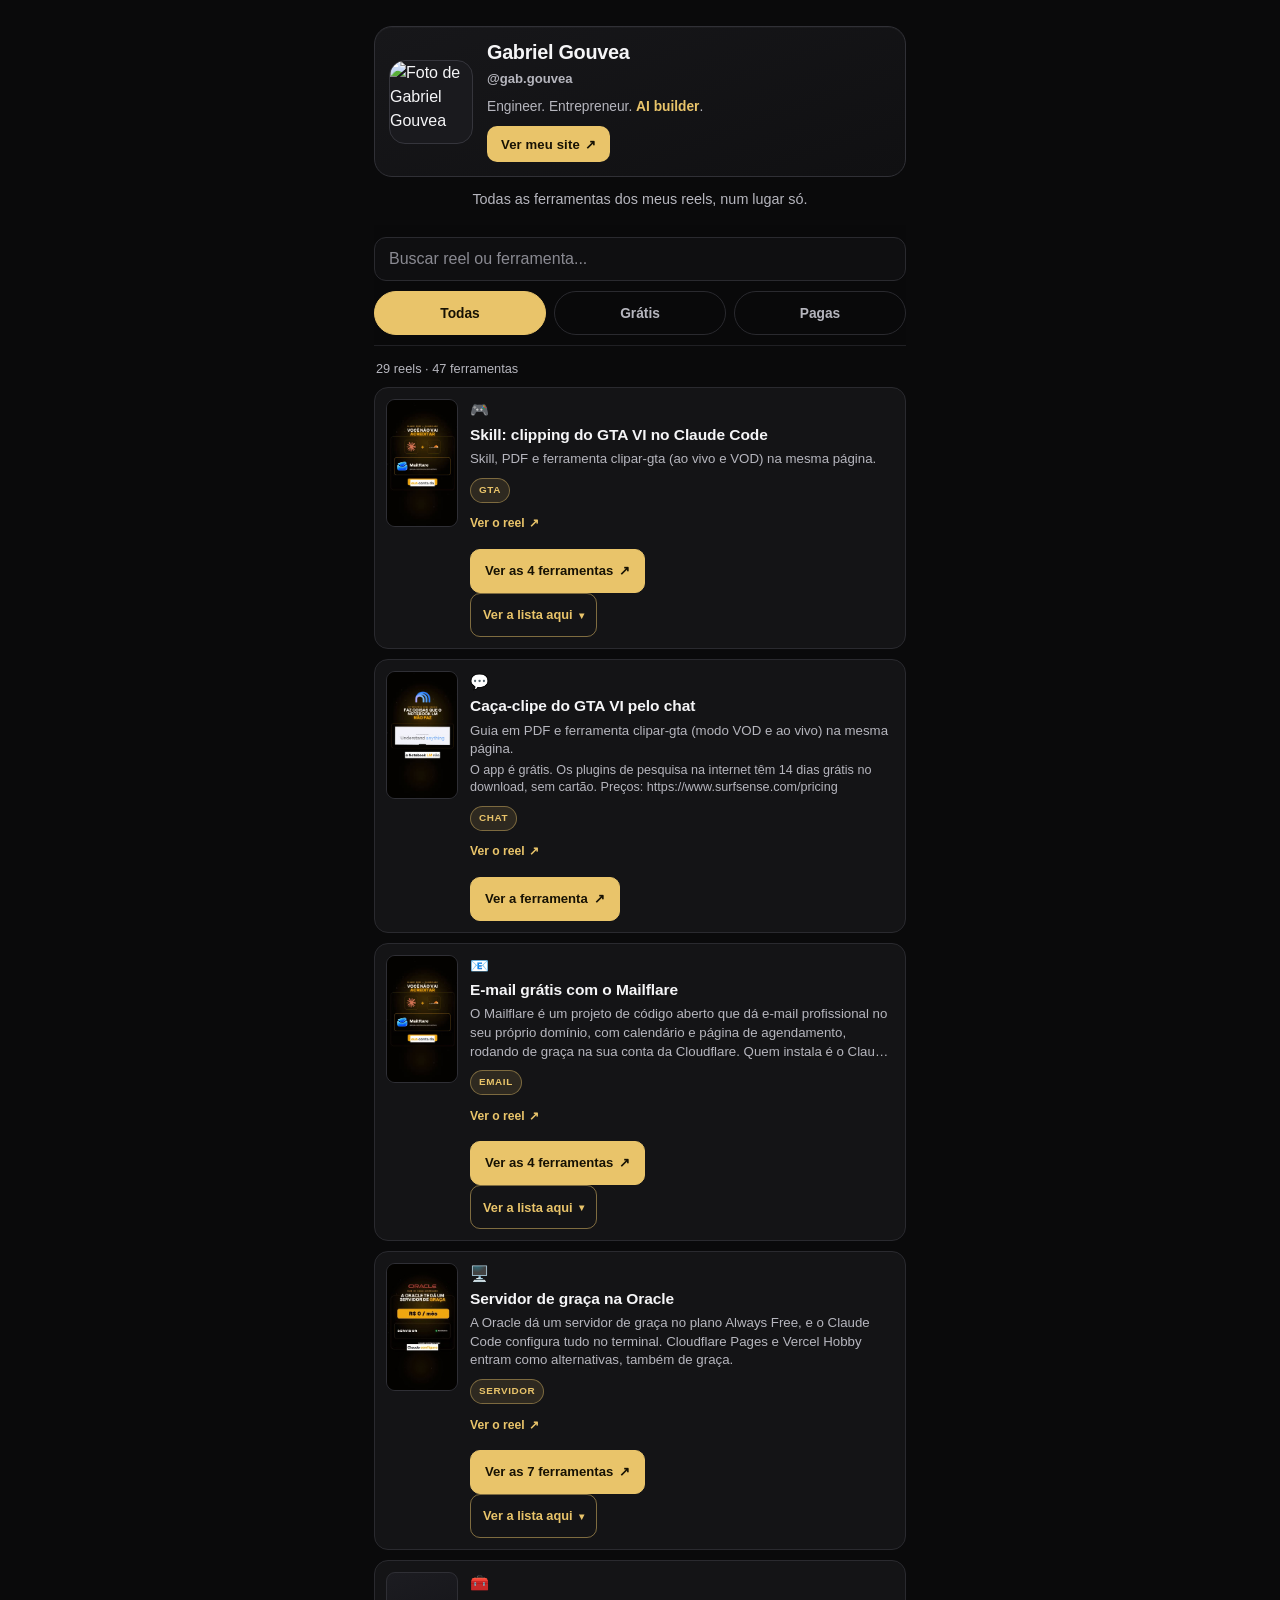
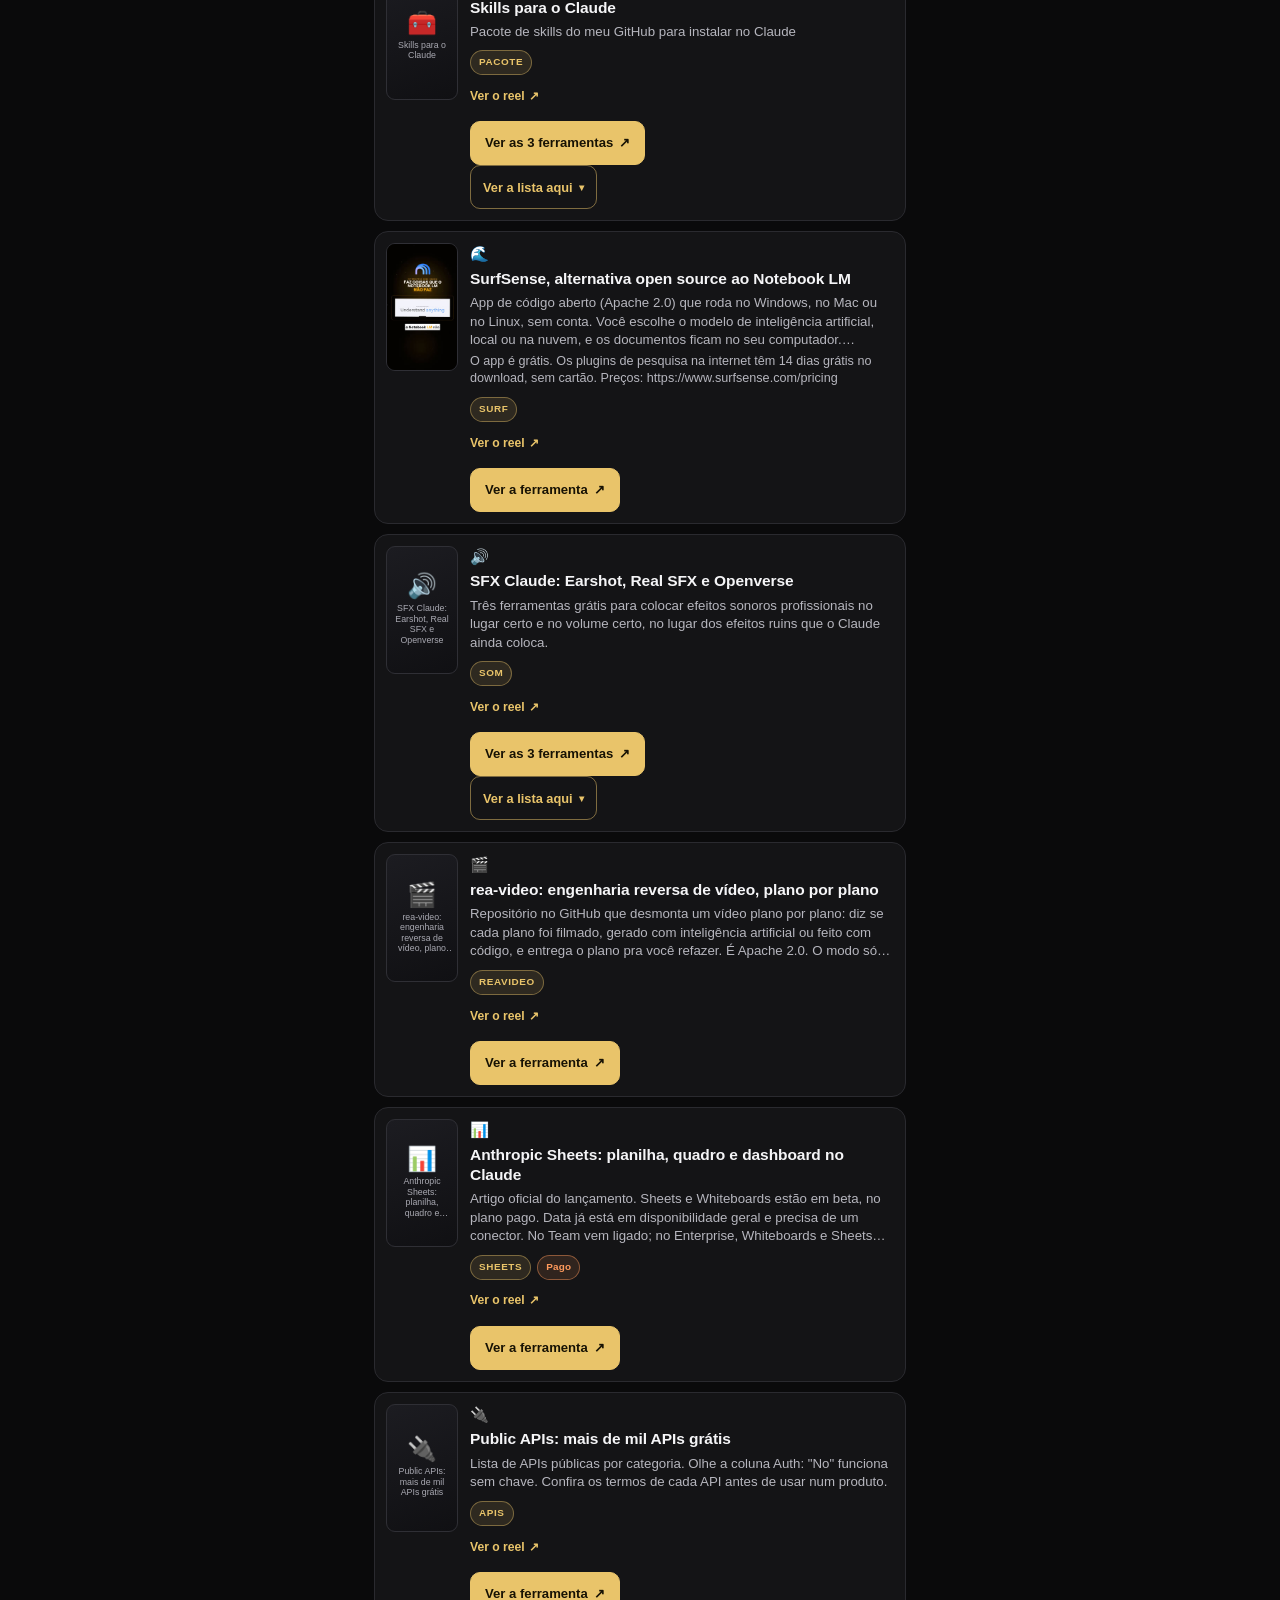
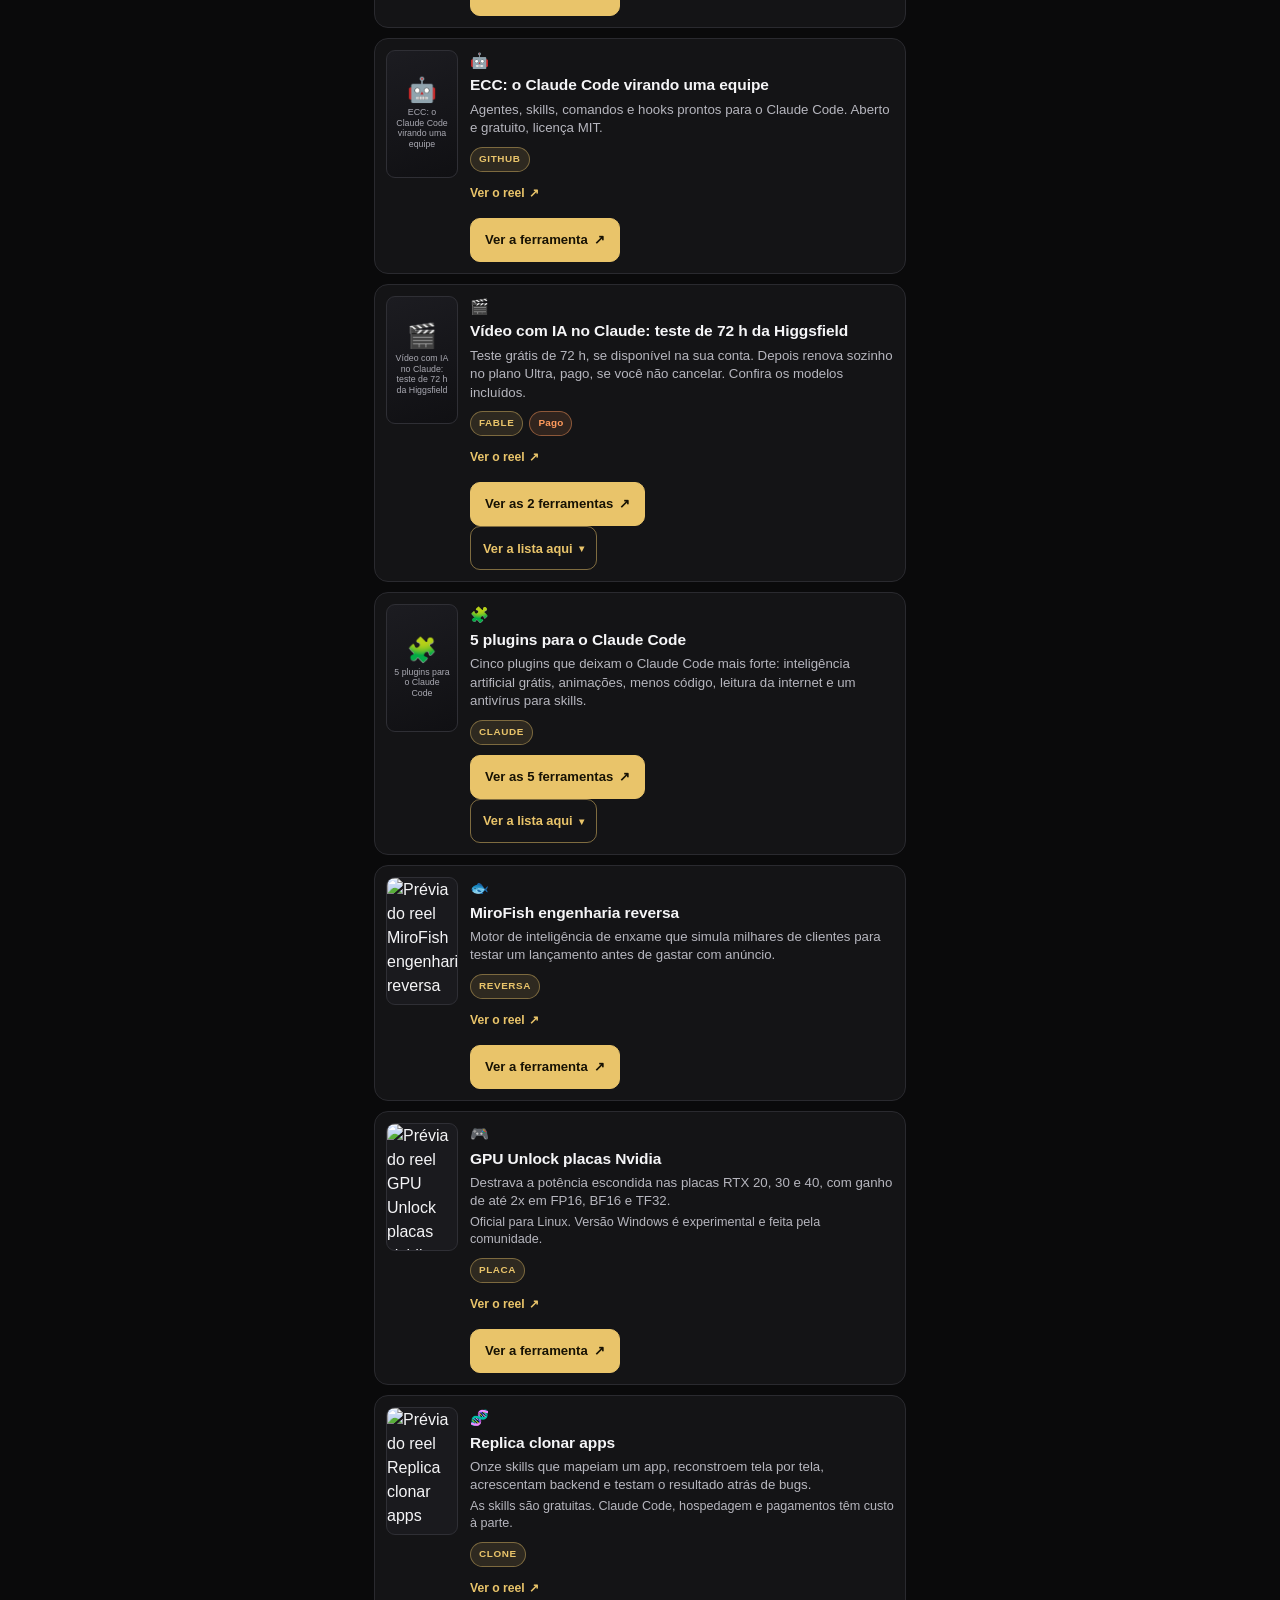
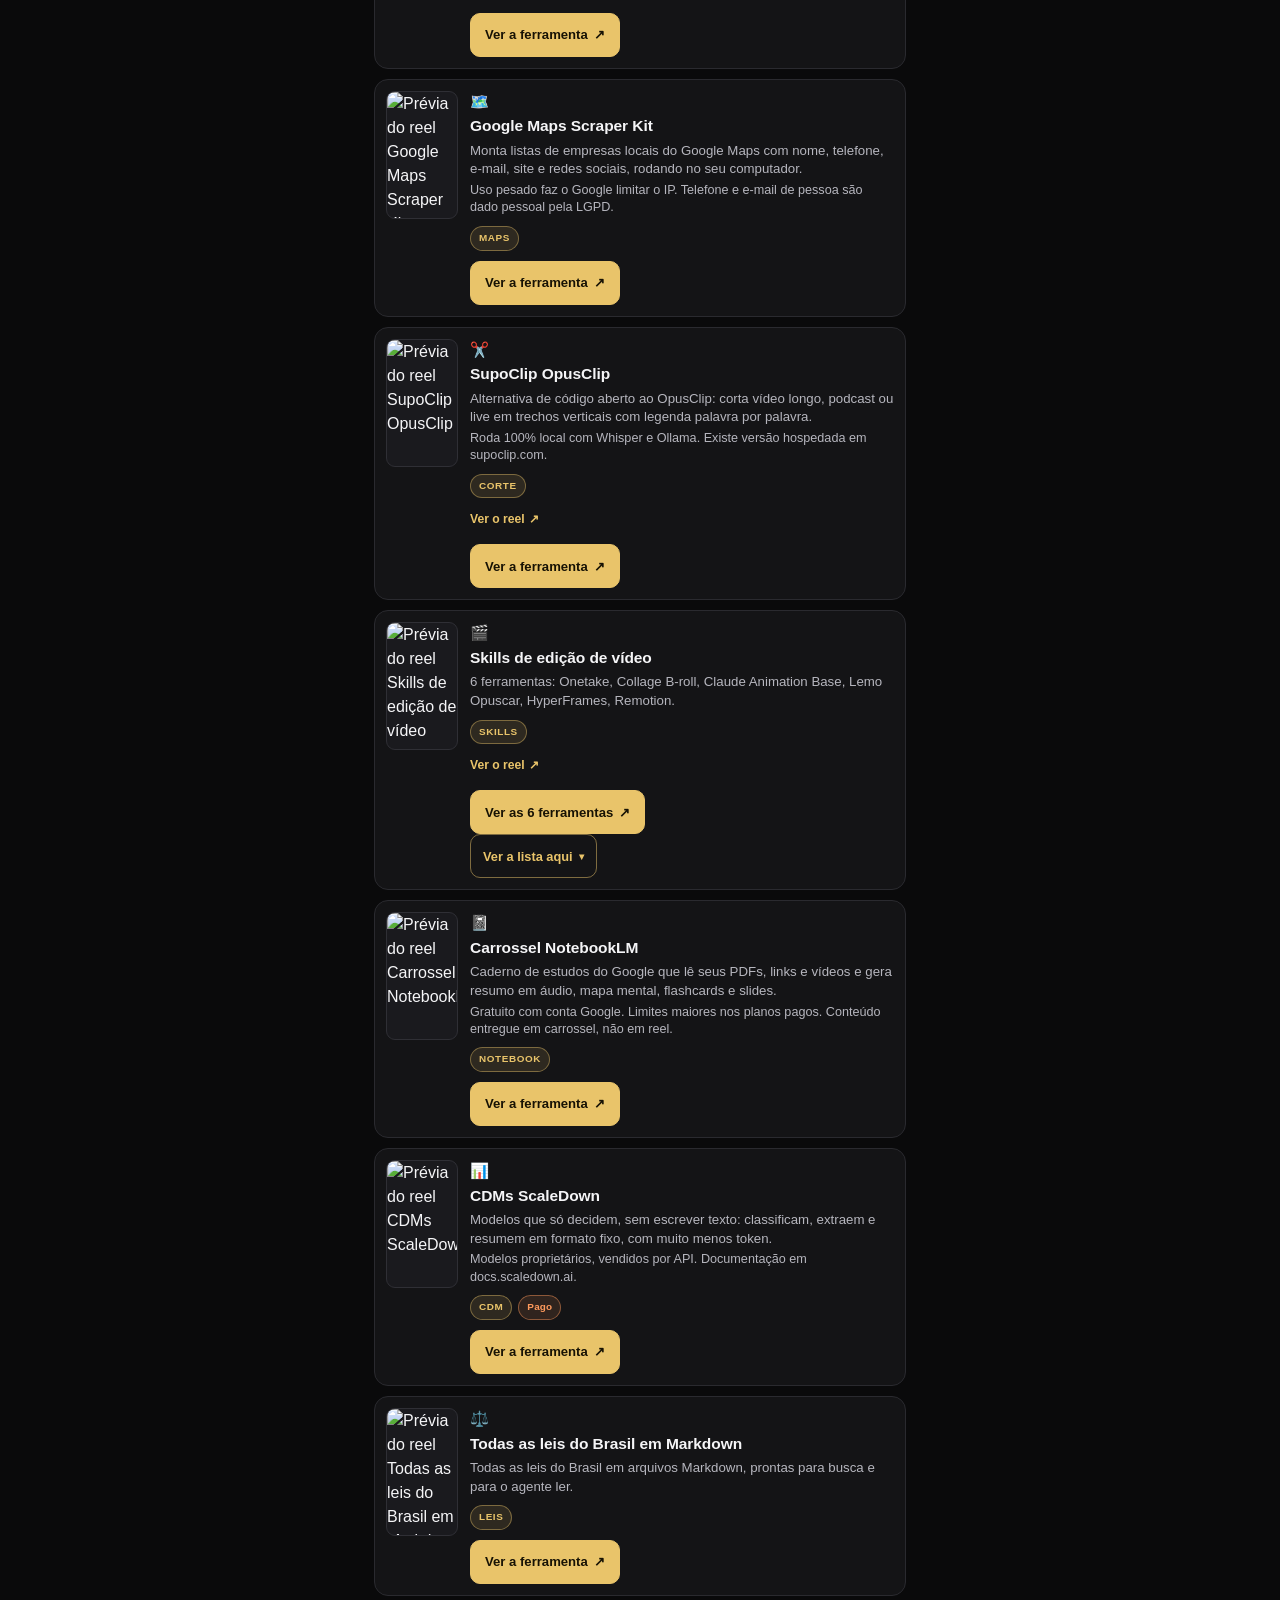
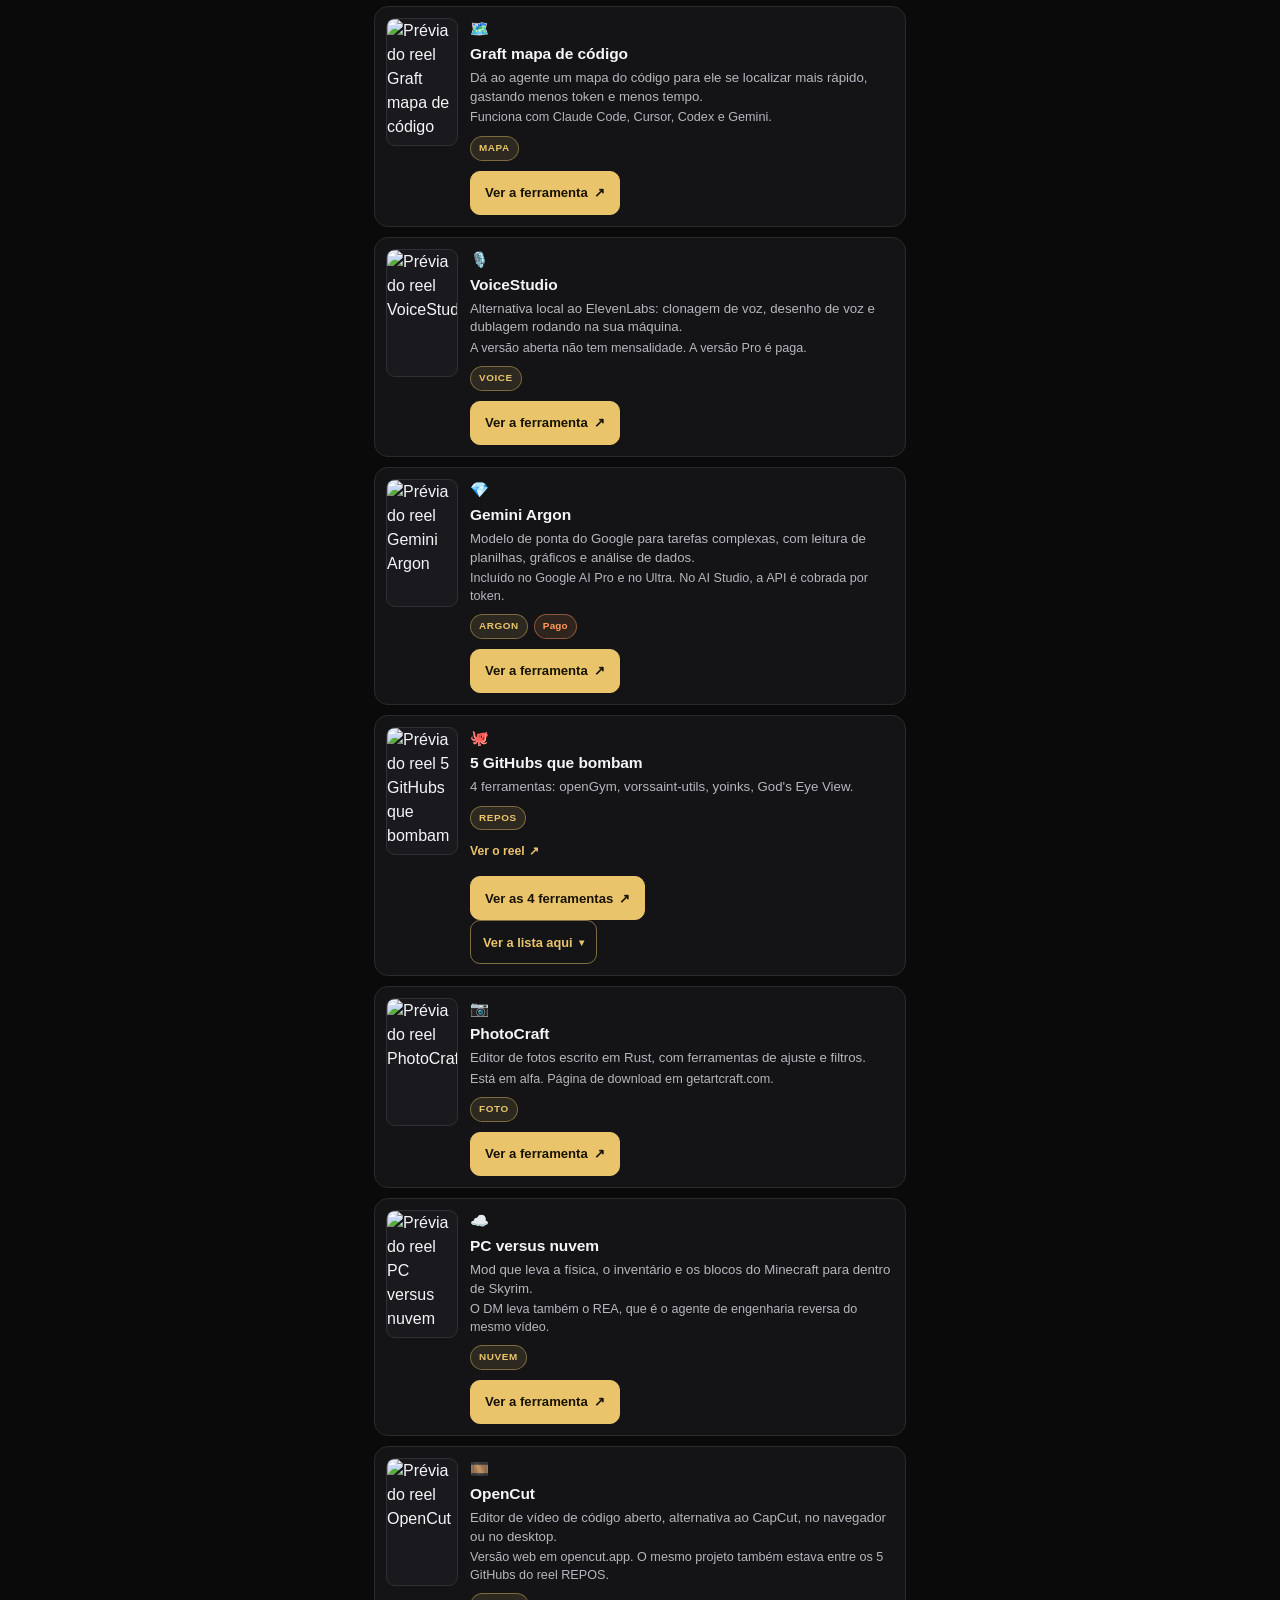
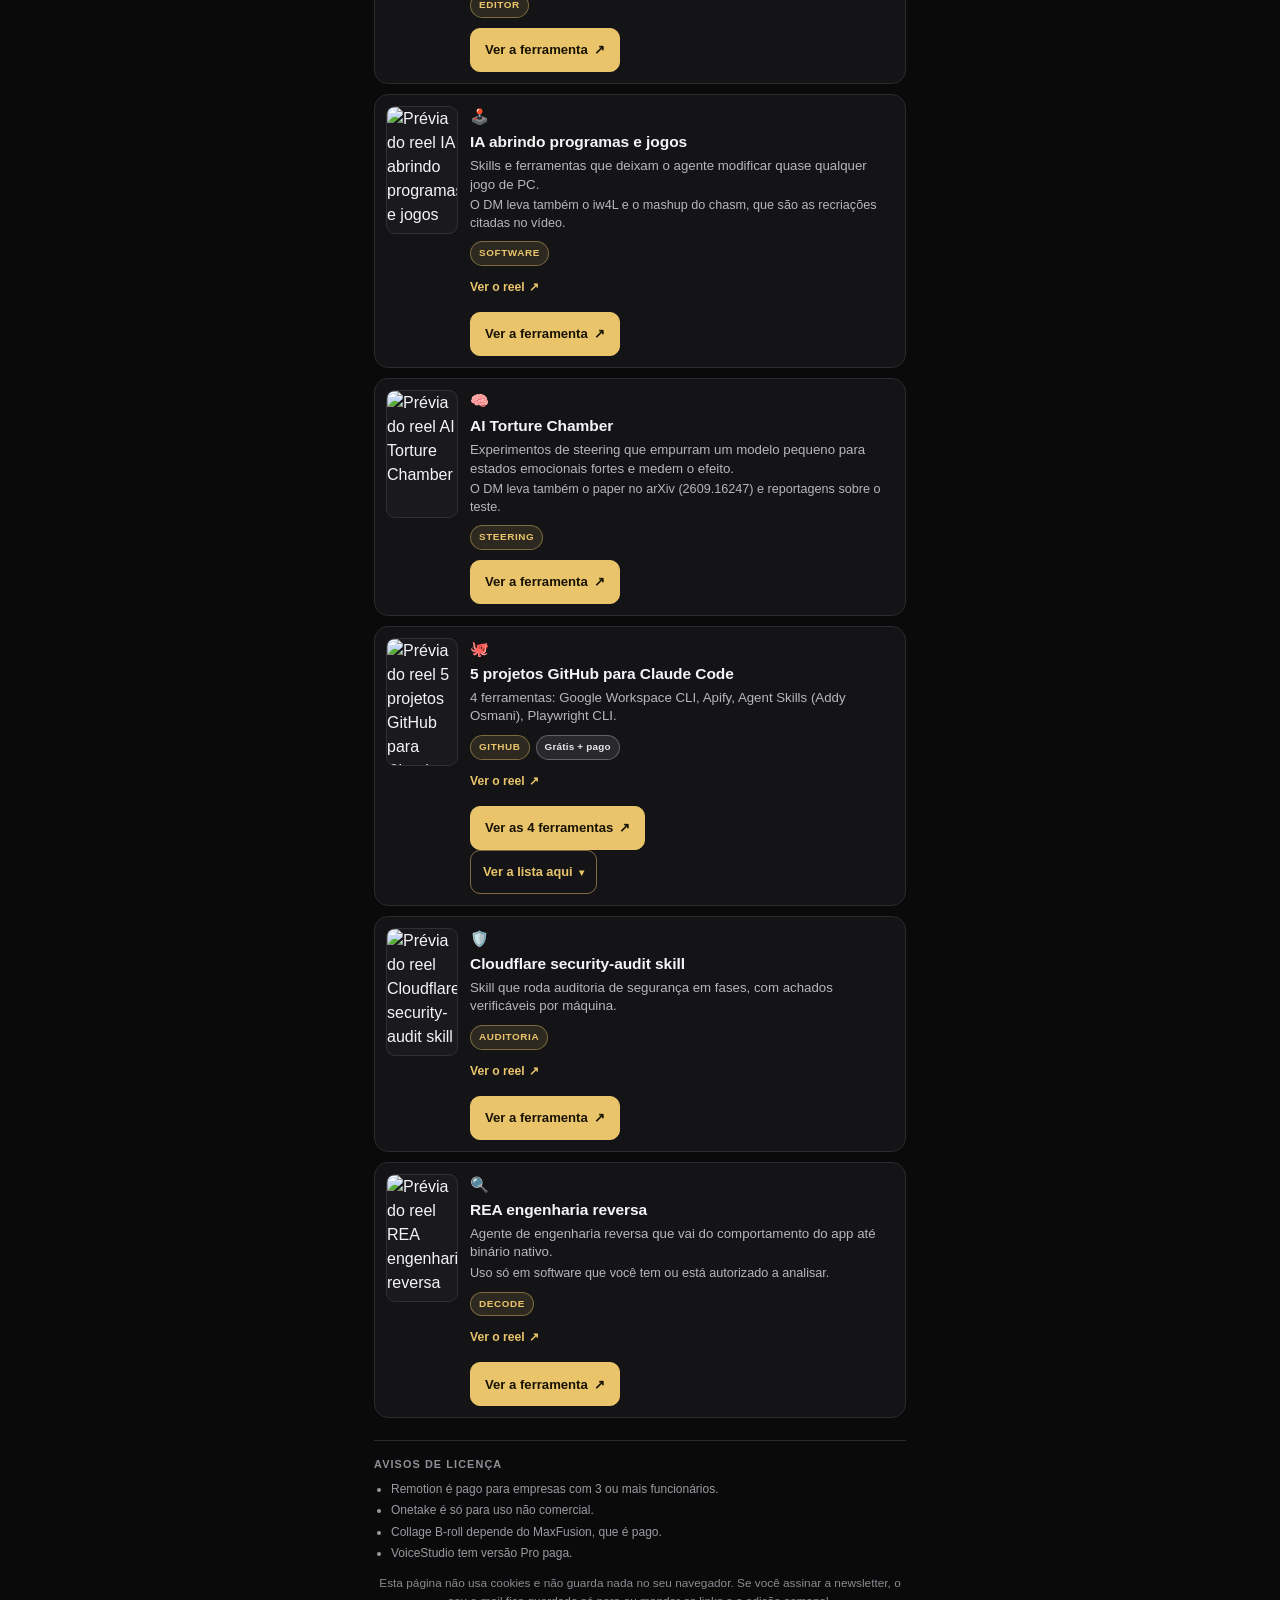
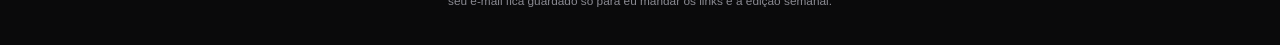
==== commit 3ac09538: "Card do reel Skill: clipping do GTA VI no Claude Code (CTA GTA)" ====
--- a/index.html
+++ b/index.html
@@ -200,9 +200,75 @@
     </div>
   </div>
 
-  <p class="contador" id="contador" aria-live="polite">33 reels &middot; 62 ferramentas</p>
+  <p class="contador" id="contador" aria-live="polite">34 reels &middot; 66 ferramentas</p>
 
   <main class="lista" id="lista">
+      <article data-producao="20261118-gta-vi-clipping-e-o-esquilo" class="card multi" id="reel-34" data-tipo="gratis" data-busca="skill: clipping do gta vi no claude code skill, pdf e ferramenta clipar-gta (ao vivo e vod) na mesma pagina. pagina gta: skill + pdf + clipar-gta formulario libera download do guia, da ferramenta e da skill.md. use o link da variacao do seu reel (gta1-a/b/c). comente gta no post. streamlink grava a live assim que o stream entra no ar. ffmpeg corta trinta segundos em cada pico do chat. whisper (local) gera legenda a partir do audio do clipe.">
+        <img class="thumb" src="assets/thumb/32.jpg" width="72" height="128" loading="lazy" decoding="async" alt="Prévia do reel E-mail grátis com o Mailflare">
+        <div class="info">
+          <p class="meta"><span class="ico" aria-hidden="true">🎮</span></p>
+          <h2 class="titulo">Skill: clipping do GTA VI no Claude Code</h2>
+          <p class="desc">Skill, PDF e ferramenta clipar-gta (ao vivo e VOD) na mesma página.</p>
+          <div class="foot"><span class="badge cta">GTA</span></div>
+          <p class="reel-url"><a href="https://www.instagram.com/reel/Df4xJ3VDAjC/" target="_blank" rel="noopener noreferrer" aria-label="Ver o reel Skill: clipping do GTA VI no Claude Code no Instagram (nova aba)">Ver o reel<span aria-hidden="true">&#8599;</span></a></p>
+<div class="acoes"><a class="acao js-painel" href="https://links.gabrielgouvea.com.br/#reel-34" target="_blank" rel="noopener noreferrer" aria-expanded="false" aria-controls="reel-34-painel" aria-label="Ver as 4 ferramentas do reel Skill: clipping do GTA VI no Claude Code (nova aba)">Ver as 4 ferramentas<span aria-hidden="true">&#8599;</span></a></div>
+          <button class="ver" type="button" aria-expanded="false" aria-controls="reel-34-lista"
+                  data-rotulo="Ver a lista aqui" data-aberto="Fechar lista">
+            Ver a lista aqui<span class="chev" aria-hidden="true">&#9662;</span></button>
+        </div>
+        <div class="painel" id="reel-34-painel" role="group" aria-labelledby="reel-34-painel-t" data-doc="https://links.gabrielgouvea.com.br/#reel-34" data-reel="18/11 - Skill: clipping do GTA VI no Claude Code" data-ferramenta="" hidden>
+          <p class="painel-h" id="reel-34-painel-t">Newsletter de intelig&ecirc;ncia artificial</p>
+          <p class="painel-p">Toda semana, as maiores novidades. Sem spam.</p>
+          <form class="painel-form" novalidate>
+            <label class="painel-label" for="reel-34-painel-email">Seu e-mail</label>
+            <input class="painel-input" id="reel-34-painel-email" name="email" type="email" inputmode="email"
+                   autocomplete="email" placeholder="voce@email.com" required
+                   aria-describedby="reel-34-painel-err">
+            <label class="painel-label painel-label-2" for="reel-34-painel-zap">Seu WhatsApp</label>
+            <input class="painel-input" id="reel-34-painel-zap" name="whatsapp" type="tel" inputmode="tel"
+                   autocomplete="tel" placeholder="55 11 91234-5678" required
+                   aria-describedby="reel-34-painel-err">
+            <label class="painel-label painel-label-2" for="reel-34-painel-nome">Seu nome <span class="opc">(opcional)</span></label>
+            <input class="painel-input" id="reel-34-painel-nome" name="nome" type="text"
+                   autocomplete="name" placeholder="Como posso te chamar" maxlength="60">
+            <p class="painel-erro" id="reel-34-painel-err" role="alert" hidden></p>
+            <div class="painel-botoes">
+              <button class="btn primario" type="submit">Quero receber</button>
+              <a class="btn secundario" href="https://links.gabrielgouvea.com.br/#reel-34" target="_blank" rel="noopener noreferrer"
+                 aria-label="Pular a inscri&ccedil;&atilde;o e abrir o link (nova aba)">S&oacute; quero os links</a>
+            </div>
+          </form>
+        </div>
+        <div class="detalhe" id="reel-34-lista" hidden>
+          <ul class="sublista">
+            <li>
+              <p class="li-nome">Página GTA: skill + PDF + clipar-gta</p>
+              <p class="li-desc">Formulário libera download do guia, da ferramenta e da SKILL.md. Use o link da variação do seu reel (gta1-A/B/C). Comente GTA no post.</p>
+              <a class="li-link" href="https://gabrielgouvea.com.br/gta/?r=gta1-A" target="_blank" rel="noopener noreferrer"
+                 aria-label="Abrir Página GTA: skill + PDF + clipar-gta (nova aba)">Abrir<span aria-hidden="true">&#8599;</span></a>
+            </li>
+            <li>
+              <p class="li-nome">Streamlink</p>
+              <p class="li-desc">Grava a live assim que o stream entra no ar.</p>
+              <a class="li-link" href="https://streamlink.github.io/" target="_blank" rel="noopener noreferrer"
+                 aria-label="Abrir Streamlink (nova aba)">Abrir<span aria-hidden="true">&#8599;</span></a>
+            </li>
+            <li>
+              <p class="li-nome">FFmpeg</p>
+              <p class="li-desc">Corta trinta segundos em cada pico do chat.</p>
+              <a class="li-link" href="https://ffmpeg.org/download.html" target="_blank" rel="noopener noreferrer"
+                 aria-label="Abrir FFmpeg (nova aba)">Abrir<span aria-hidden="true">&#8599;</span></a>
+            </li>
+            <li>
+              <p class="li-nome">Whisper (local)</p>
+              <p class="li-desc">Gera legenda a partir do áudio do clipe.</p>
+              <a class="li-link" href="https://github.com/openai/whisper" target="_blank" rel="noopener noreferrer"
+                 aria-label="Abrir Whisper (local) (nova aba)">Abrir<span aria-hidden="true">&#8599;</span></a>
+            </li>
+          </ul>
+          <p class="li-desc"><strong>Licen&ccedil;as e observa&ccedil;&otilde;es:</strong></p><ul class="sublista"><li><strong>Mailflare:</strong> Guia de instalação com o prompt pronto para o Claude Code: https://github.com/hieunc229/mailflare/blob/main/docs/deployment.md. Site: https://mailflare.co</li></ul>
+        </div>
+      </article>
       <article data-producao="20261118-gta-vi-o-chat-acha-o-clipe" class="card" id="reel-33" data-tipo="gratis" data-busca="caca-clipe do gta vi pelo chat guia em pdf e ferramenta clipar-gta (modo vod e ao vivo) na mesma pagina. pagina gta: guia pdf + ferramenta chat formulario libera o pdf em portugues e o clipar-gta. use o link da variacao do seu reel (gta2-a/b/c).">
         <img class="thumb" src="assets/thumb/29.jpg" width="72" height="128" loading="lazy" decoding="async" alt="Prévia do reel SurfSense, alternativa open source ao Notebook LM">
         <div class="info">
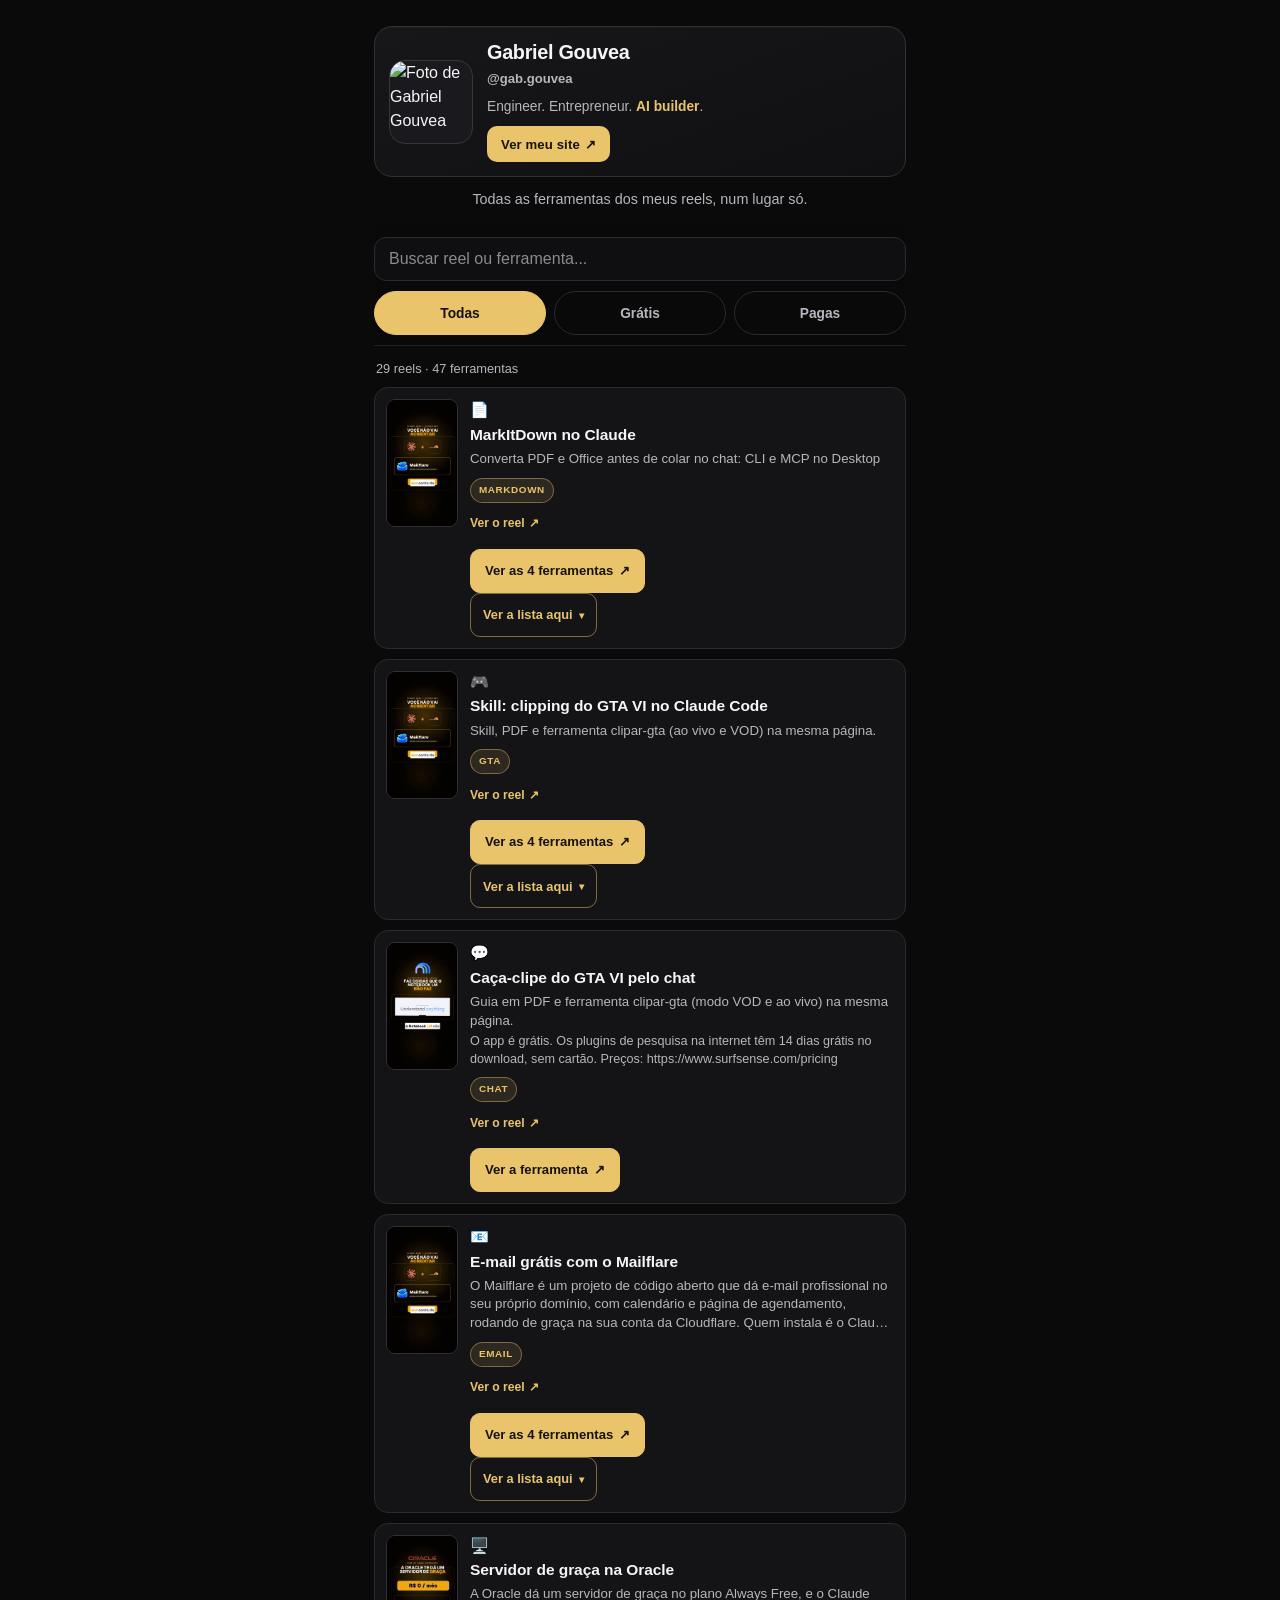
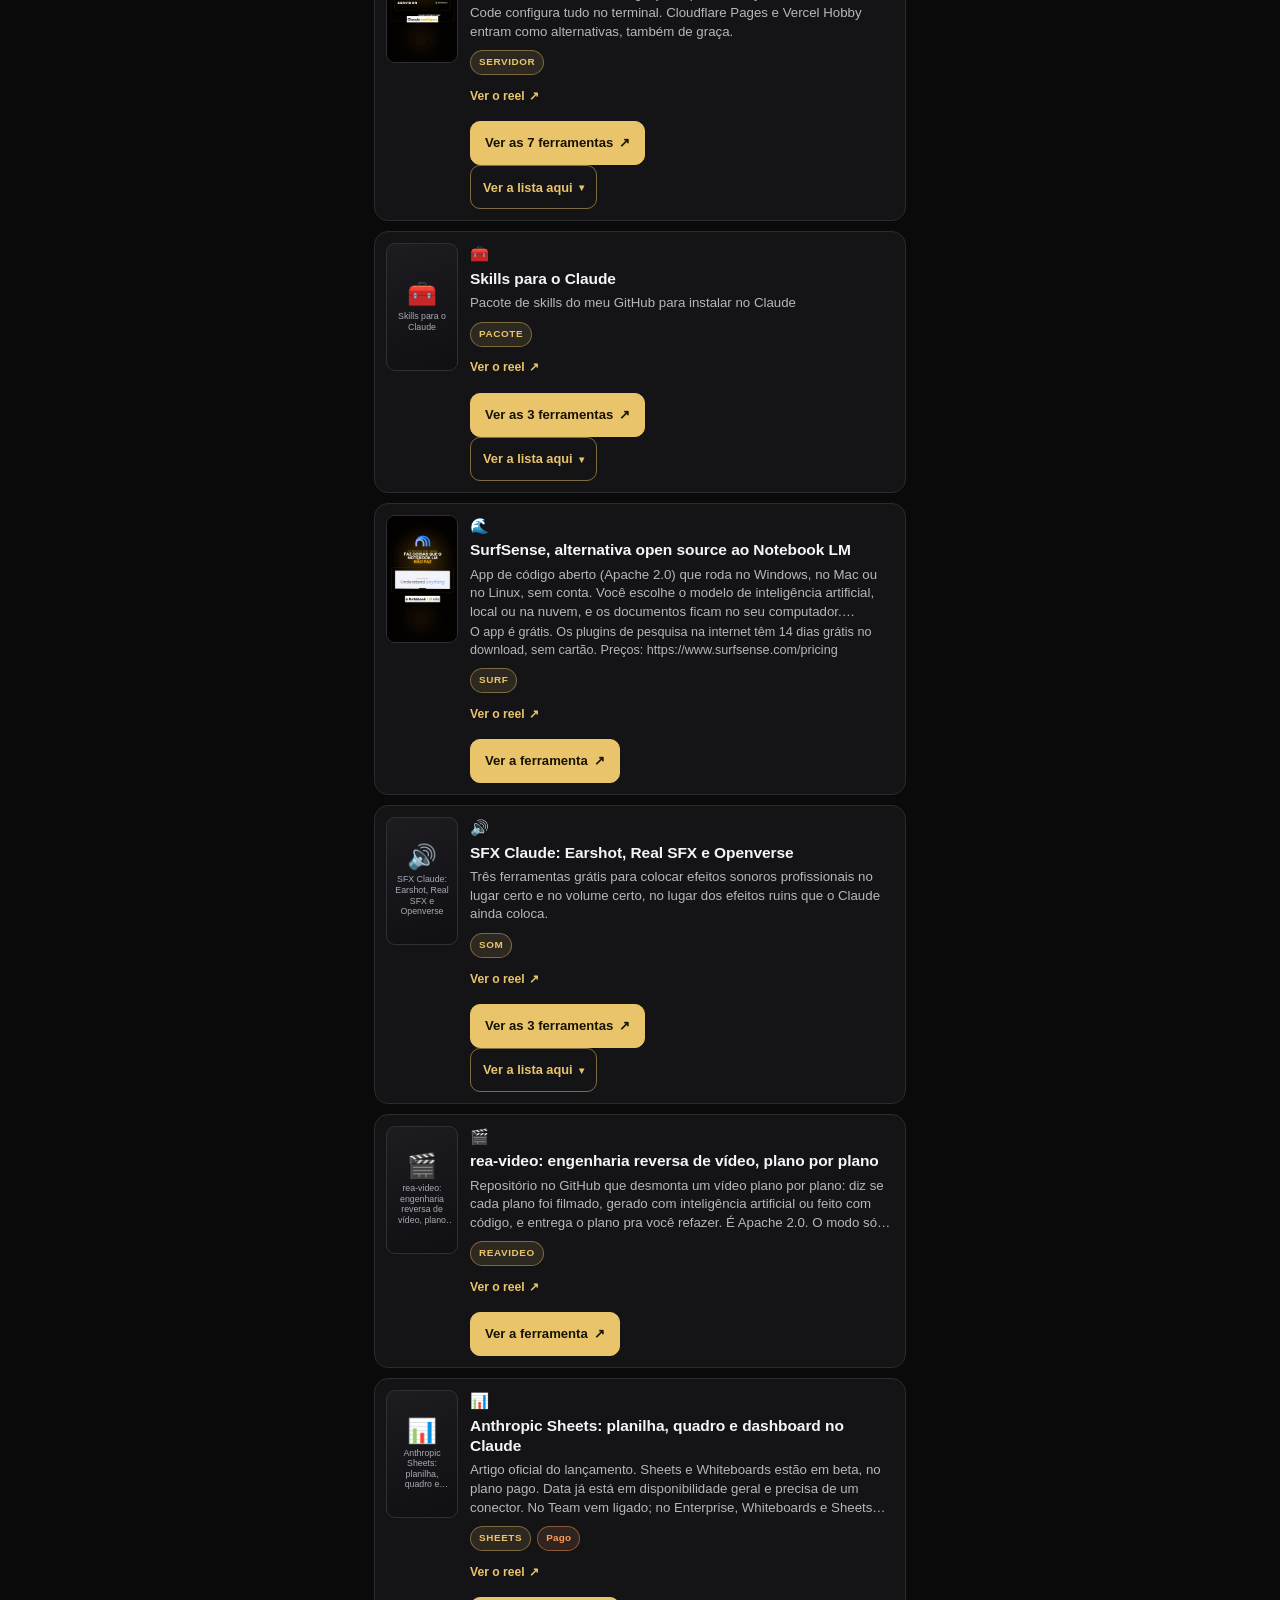
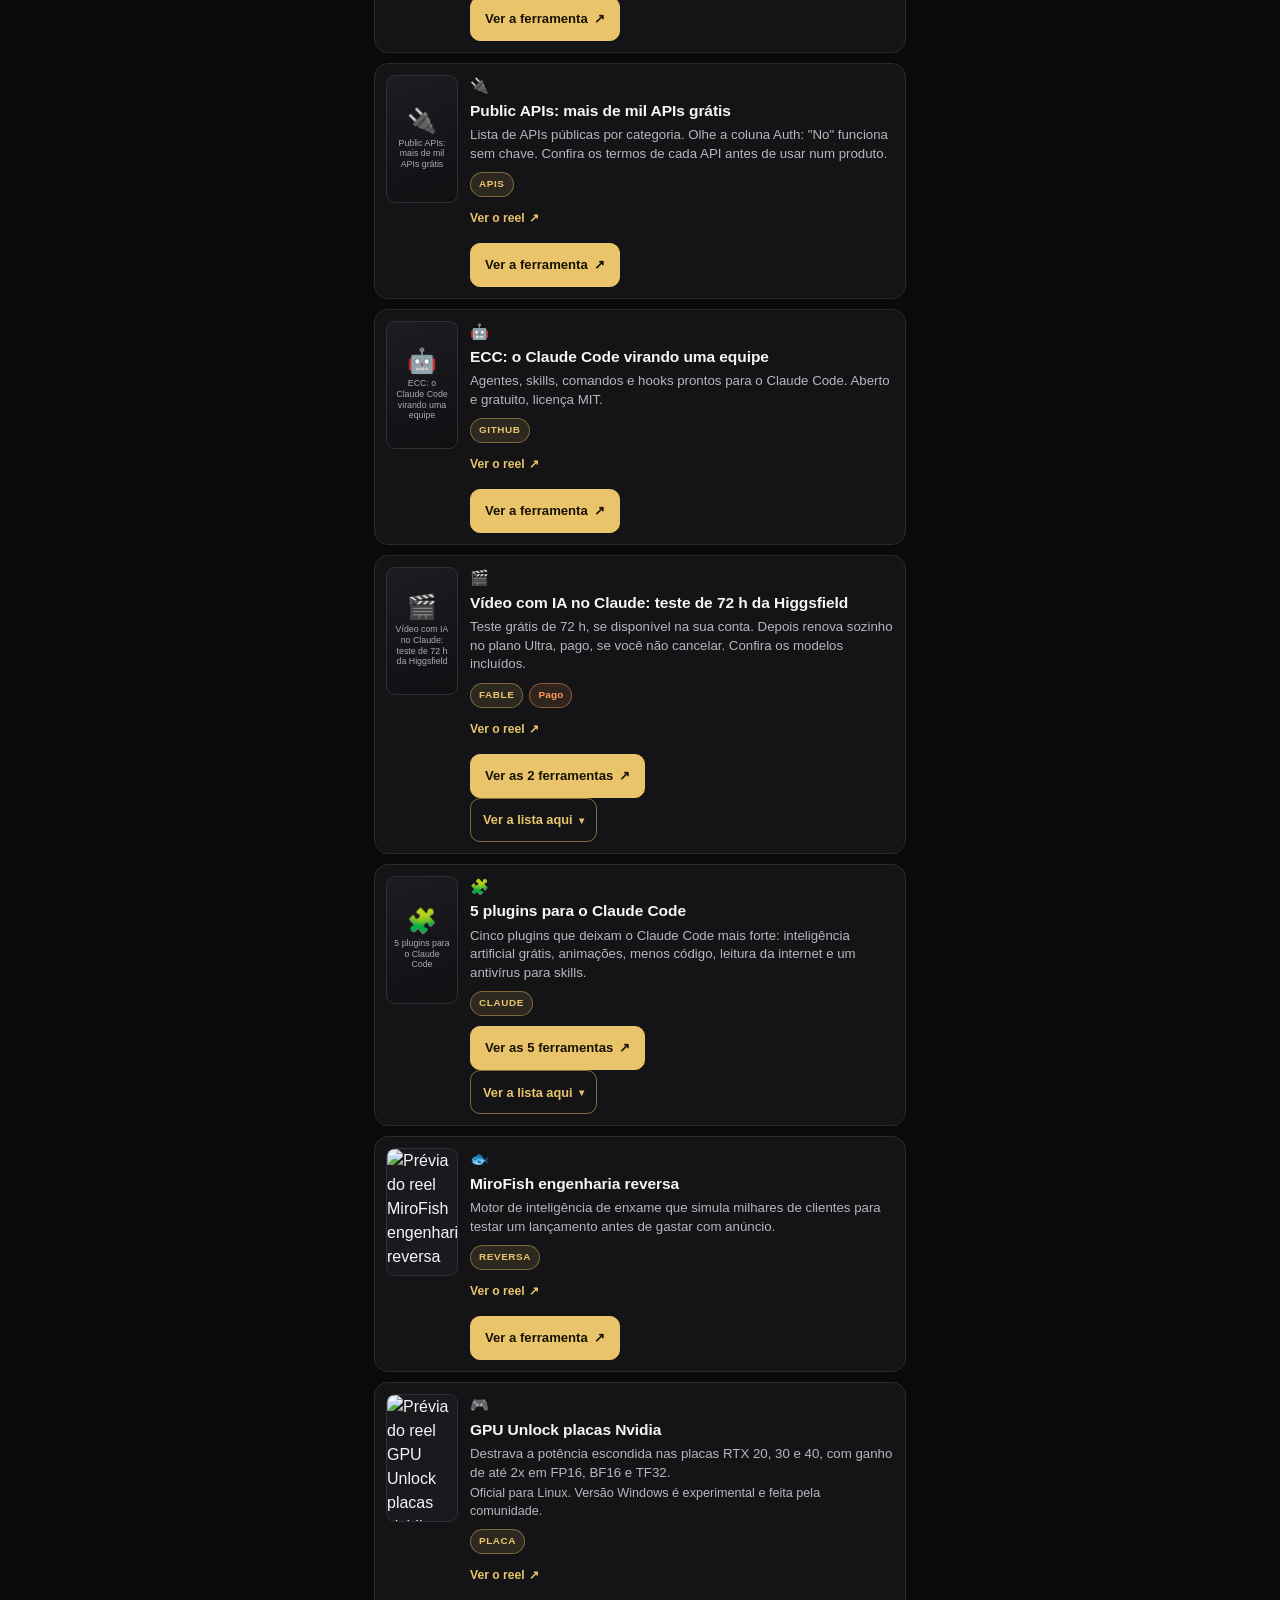
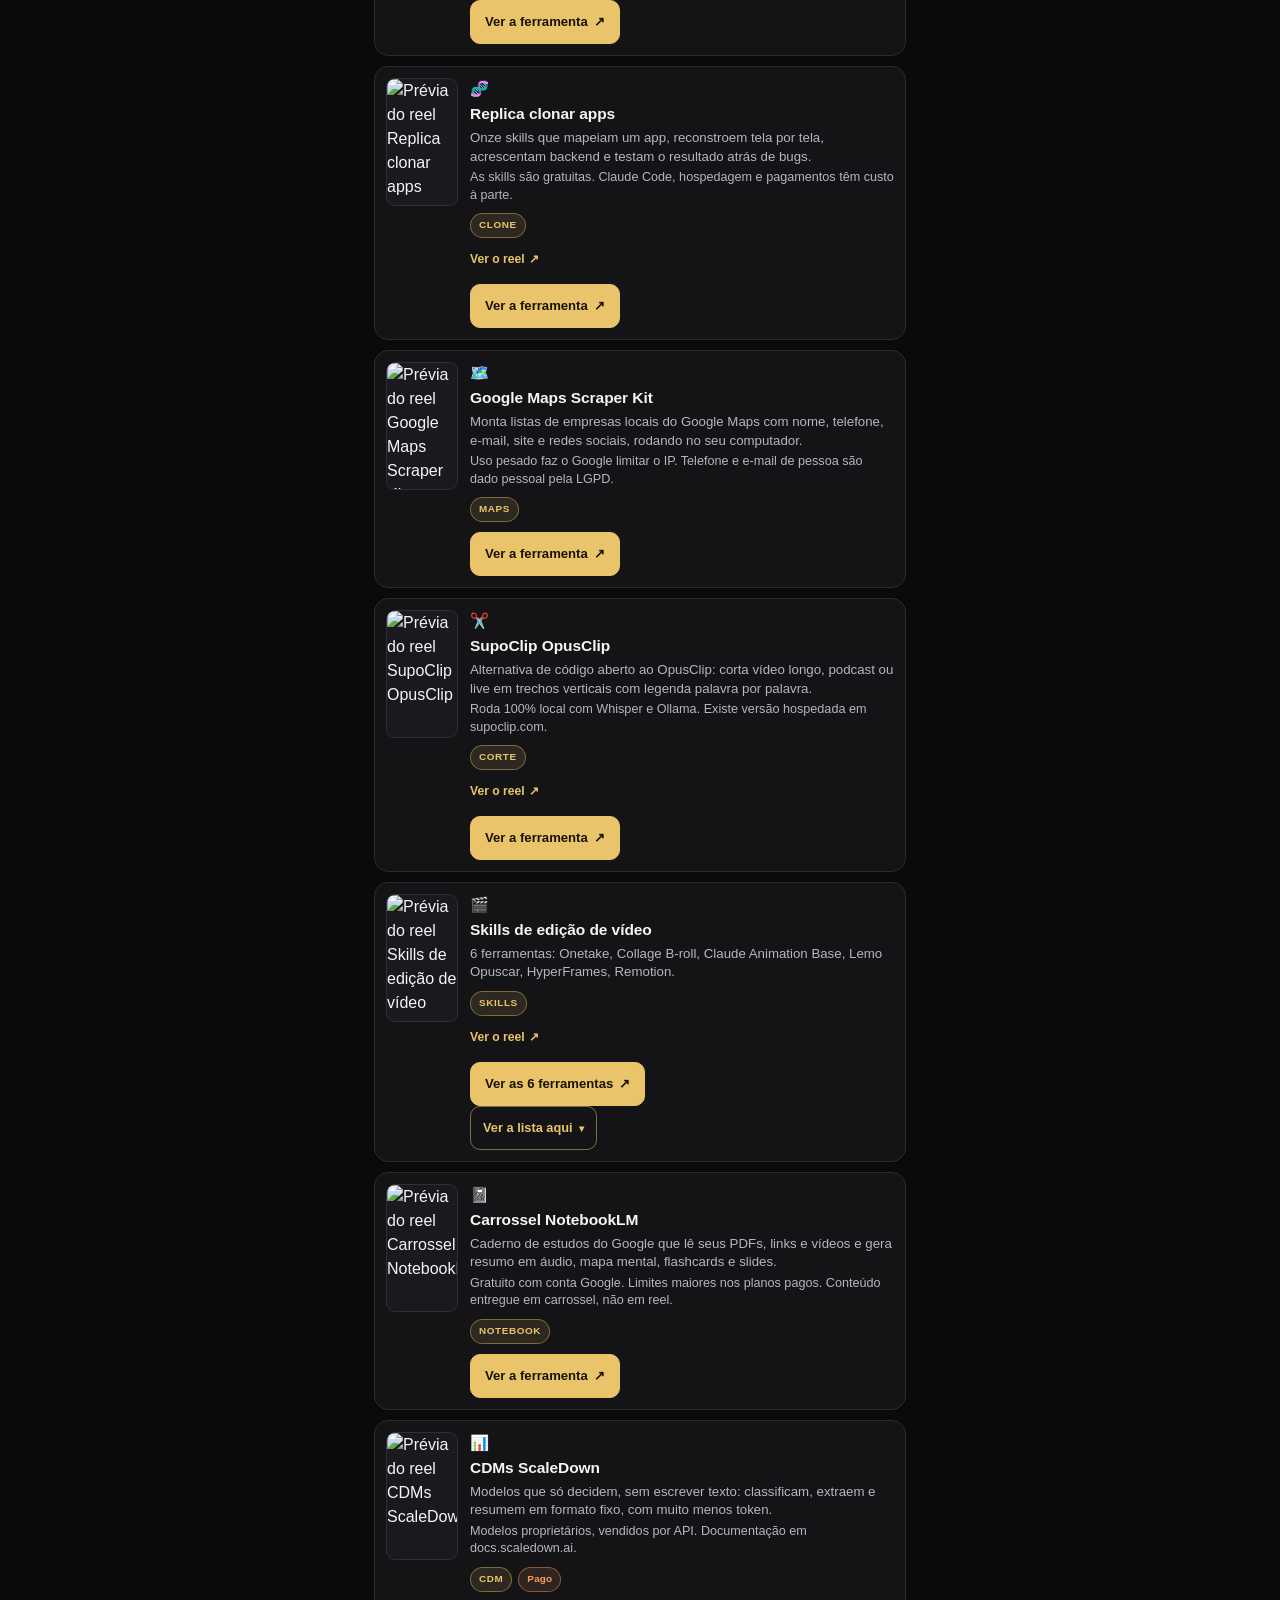
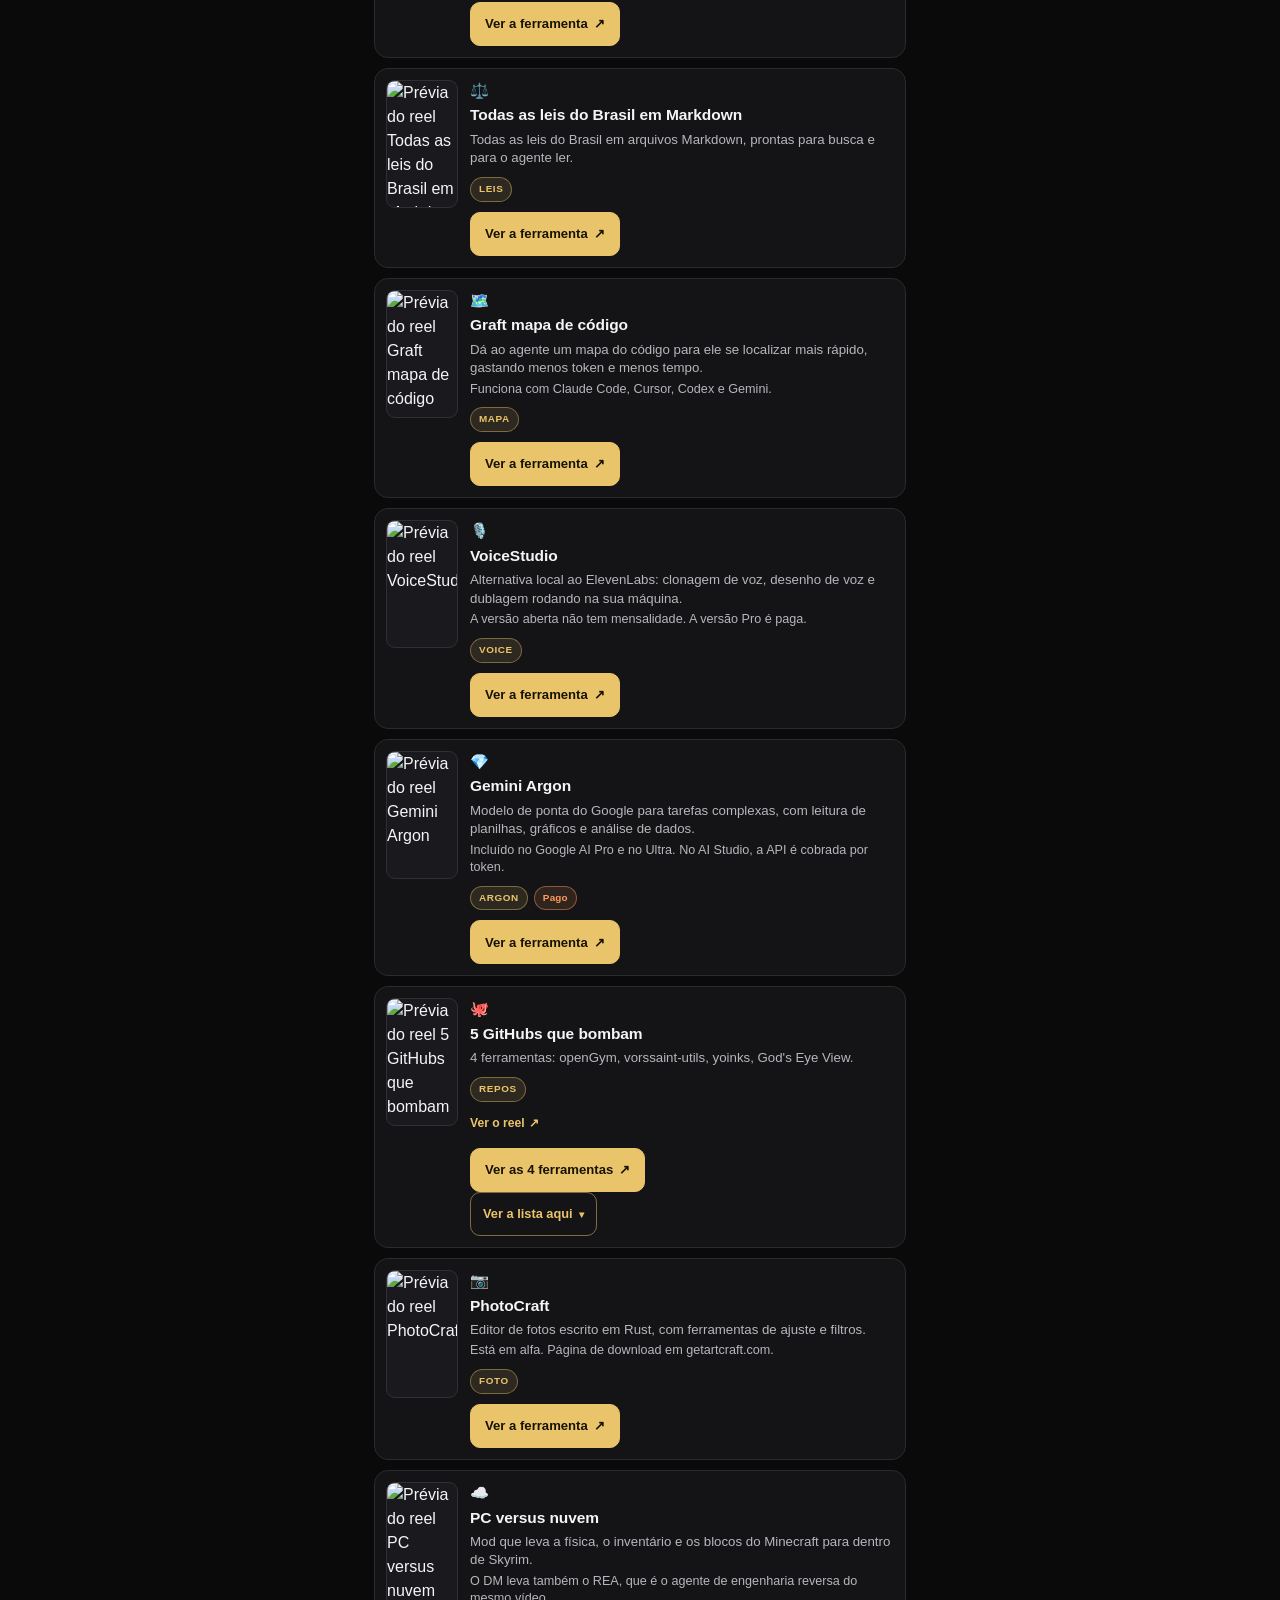
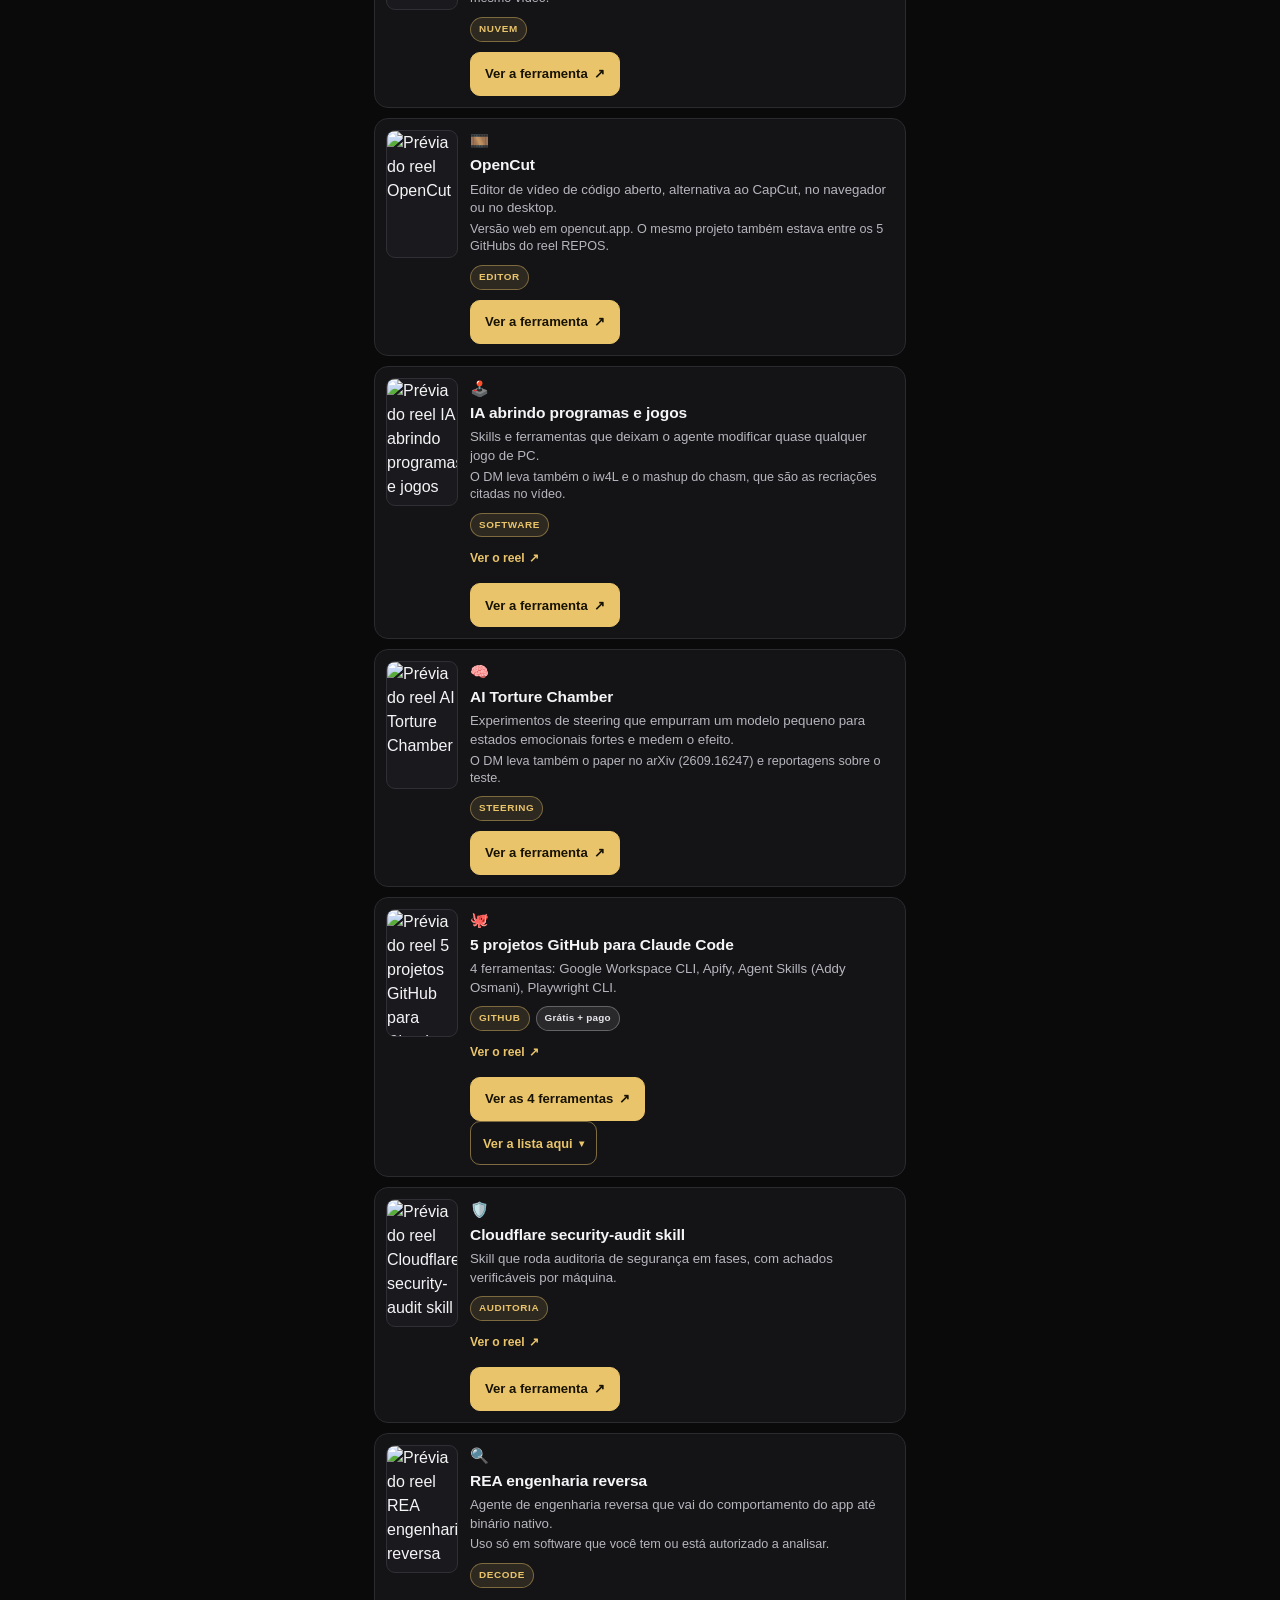
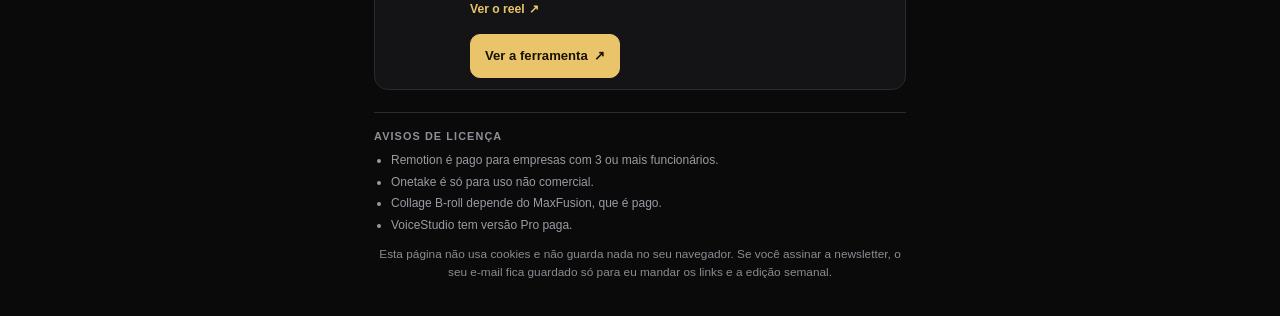
==== commit 8975a07f: "Card do reel MarkItDown no Claude (CTA MARKDOWN)" ====
--- a/index.html
+++ b/index.html
@@ -200,9 +200,75 @@
     </div>
   </div>
 
-  <p class="contador" id="contador" aria-live="polite">34 reels &middot; 66 ferramentas</p>
+  <p class="contador" id="contador" aria-live="polite">35 reels &middot; 70 ferramentas</p>
 
   <main class="lista" id="lista">
+      <article data-producao="20261118-pare-de-mandar-pdf-pro-claude" class="card multi" id="reel-35" data-tipo="gratis" data-busca="markitdown no claude converta pdf e office antes de colar no chat: cli e mcp no desktop passo a passo (markdown) copia de trabalho desta producao: entrega/passo-a-passo-markit.md na pasta do reel microsoft/markitdown conversor open source para markdown markitdown-mcp (readme) servidor mcp com a ferramenta convert_to_markdown pdf no claude (anthropic) por que cada pagina gera texto e imagem na api">
+        <img class="thumb" src="assets/thumb/32.jpg" width="72" height="128" loading="lazy" decoding="async" alt="Prévia do reel E-mail grátis com o Mailflare">
+        <div class="info">
+          <p class="meta"><span class="ico" aria-hidden="true">📄</span></p>
+          <h2 class="titulo">MarkItDown no Claude</h2>
+          <p class="desc">Converta PDF e Office antes de colar no chat: CLI e MCP no Desktop</p>
+          <div class="foot"><span class="badge cta">MARKDOWN</span></div>
+          <p class="reel-url"><a href="https://www.instagram.com/reel/Df5ljEPDvZT/" target="_blank" rel="noopener noreferrer" aria-label="Ver o reel MarkItDown no Claude no Instagram (nova aba)">Ver o reel<span aria-hidden="true">&#8599;</span></a></p>
+<div class="acoes"><a class="acao js-painel" href="https://links.gabrielgouvea.com.br/#reel-35" target="_blank" rel="noopener noreferrer" aria-expanded="false" aria-controls="reel-35-painel" aria-label="Ver as 4 ferramentas do reel MarkItDown no Claude (nova aba)">Ver as 4 ferramentas<span aria-hidden="true">&#8599;</span></a></div>
+          <button class="ver" type="button" aria-expanded="false" aria-controls="reel-35-lista"
+                  data-rotulo="Ver a lista aqui" data-aberto="Fechar lista">
+            Ver a lista aqui<span class="chev" aria-hidden="true">&#9662;</span></button>
+        </div>
+        <div class="painel" id="reel-35-painel" role="group" aria-labelledby="reel-35-painel-t" data-doc="https://links.gabrielgouvea.com.br/#reel-35" data-reel="18/11 - MarkItDown no Claude" data-ferramenta="" hidden>
+          <p class="painel-h" id="reel-35-painel-t">Newsletter de intelig&ecirc;ncia artificial</p>
+          <p class="painel-p">Toda semana, as maiores novidades. Sem spam.</p>
+          <form class="painel-form" novalidate>
+            <label class="painel-label" for="reel-35-painel-email">Seu e-mail</label>
+            <input class="painel-input" id="reel-35-painel-email" name="email" type="email" inputmode="email"
+                   autocomplete="email" placeholder="voce@email.com" required
+                   aria-describedby="reel-35-painel-err">
+            <label class="painel-label painel-label-2" for="reel-35-painel-zap">Seu WhatsApp</label>
+            <input class="painel-input" id="reel-35-painel-zap" name="whatsapp" type="tel" inputmode="tel"
+                   autocomplete="tel" placeholder="55 11 91234-5678" required
+                   aria-describedby="reel-35-painel-err">
+            <label class="painel-label painel-label-2" for="reel-35-painel-nome">Seu nome <span class="opc">(opcional)</span></label>
+            <input class="painel-input" id="reel-35-painel-nome" name="nome" type="text"
+                   autocomplete="name" placeholder="Como posso te chamar" maxlength="60">
+            <p class="painel-erro" id="reel-35-painel-err" role="alert" hidden></p>
+            <div class="painel-botoes">
+              <button class="btn primario" type="submit">Quero receber</button>
+              <a class="btn secundario" href="https://links.gabrielgouvea.com.br/#reel-35" target="_blank" rel="noopener noreferrer"
+                 aria-label="Pular a inscri&ccedil;&atilde;o e abrir o link (nova aba)">S&oacute; quero os links</a>
+            </div>
+          </form>
+        </div>
+        <div class="detalhe" id="reel-35-lista" hidden>
+          <ul class="sublista">
+            <li>
+              <p class="li-nome">Passo a passo (Markdown)</p>
+              <p class="li-desc">Cópia de trabalho desta produção: entrega/passo-a-passo-markit.md na pasta do reel</p>
+              <a class="li-link" href="https://github.com/microsoft/markitdown" target="_blank" rel="noopener noreferrer"
+                 aria-label="Abrir Passo a passo (Markdown) (nova aba)">Abrir<span aria-hidden="true">&#8599;</span></a>
+            </li>
+            <li>
+              <p class="li-nome">microsoft/markitdown</p>
+              <p class="li-desc">Conversor open source para Markdown</p>
+              <a class="li-link" href="https://github.com/microsoft/markitdown" target="_blank" rel="noopener noreferrer"
+                 aria-label="Abrir microsoft/markitdown (nova aba)">Abrir<span aria-hidden="true">&#8599;</span></a>
+            </li>
+            <li>
+              <p class="li-nome">markitdown-mcp (README)</p>
+              <p class="li-desc">Servidor MCP com a ferramenta convert_to_markdown</p>
+              <a class="li-link" href="https://github.com/microsoft/markitdown/blob/main/packages/markitdown-mcp/README.md" target="_blank" rel="noopener noreferrer"
+                 aria-label="Abrir markitdown-mcp (README) (nova aba)">Abrir<span aria-hidden="true">&#8599;</span></a>
+            </li>
+            <li>
+              <p class="li-nome">PDF no Claude (Anthropic)</p>
+              <p class="li-desc">Por que cada página gera texto e imagem na API</p>
+              <a class="li-link" href="https://docs.anthropic.com/en/docs/build-with-claude/pdf-support" target="_blank" rel="noopener noreferrer"
+                 aria-label="Abrir PDF no Claude (Anthropic) (nova aba)">Abrir<span aria-hidden="true">&#8599;</span></a>
+            </li>
+          </ul>
+          <p class="li-desc"><strong>Licen&ccedil;as e observa&ccedil;&otilde;es:</strong></p><ul class="sublista"><li><strong>Mailflare:</strong> Guia de instalação com o prompt pronto para o Claude Code: https://github.com/hieunc229/mailflare/blob/main/docs/deployment.md. Site: https://mailflare.co</li></ul>
+        </div>
+      </article>
       <article data-producao="20261118-gta-vi-clipping-e-o-esquilo" class="card multi" id="reel-34" data-tipo="gratis" data-busca="skill: clipping do gta vi no claude code skill, pdf e ferramenta clipar-gta (ao vivo e vod) na mesma pagina. pagina gta: skill + pdf + clipar-gta formulario libera download do guia, da ferramenta e da skill.md. use o link da variacao do seu reel (gta1-a/b/c). comente gta no post. streamlink grava a live assim que o stream entra no ar. ffmpeg corta trinta segundos em cada pico do chat. whisper (local) gera legenda a partir do audio do clipe.">
         <img class="thumb" src="assets/thumb/32.jpg" width="72" height="128" loading="lazy" decoding="async" alt="Prévia do reel E-mail grátis com o Mailflare">
         <div class="info">
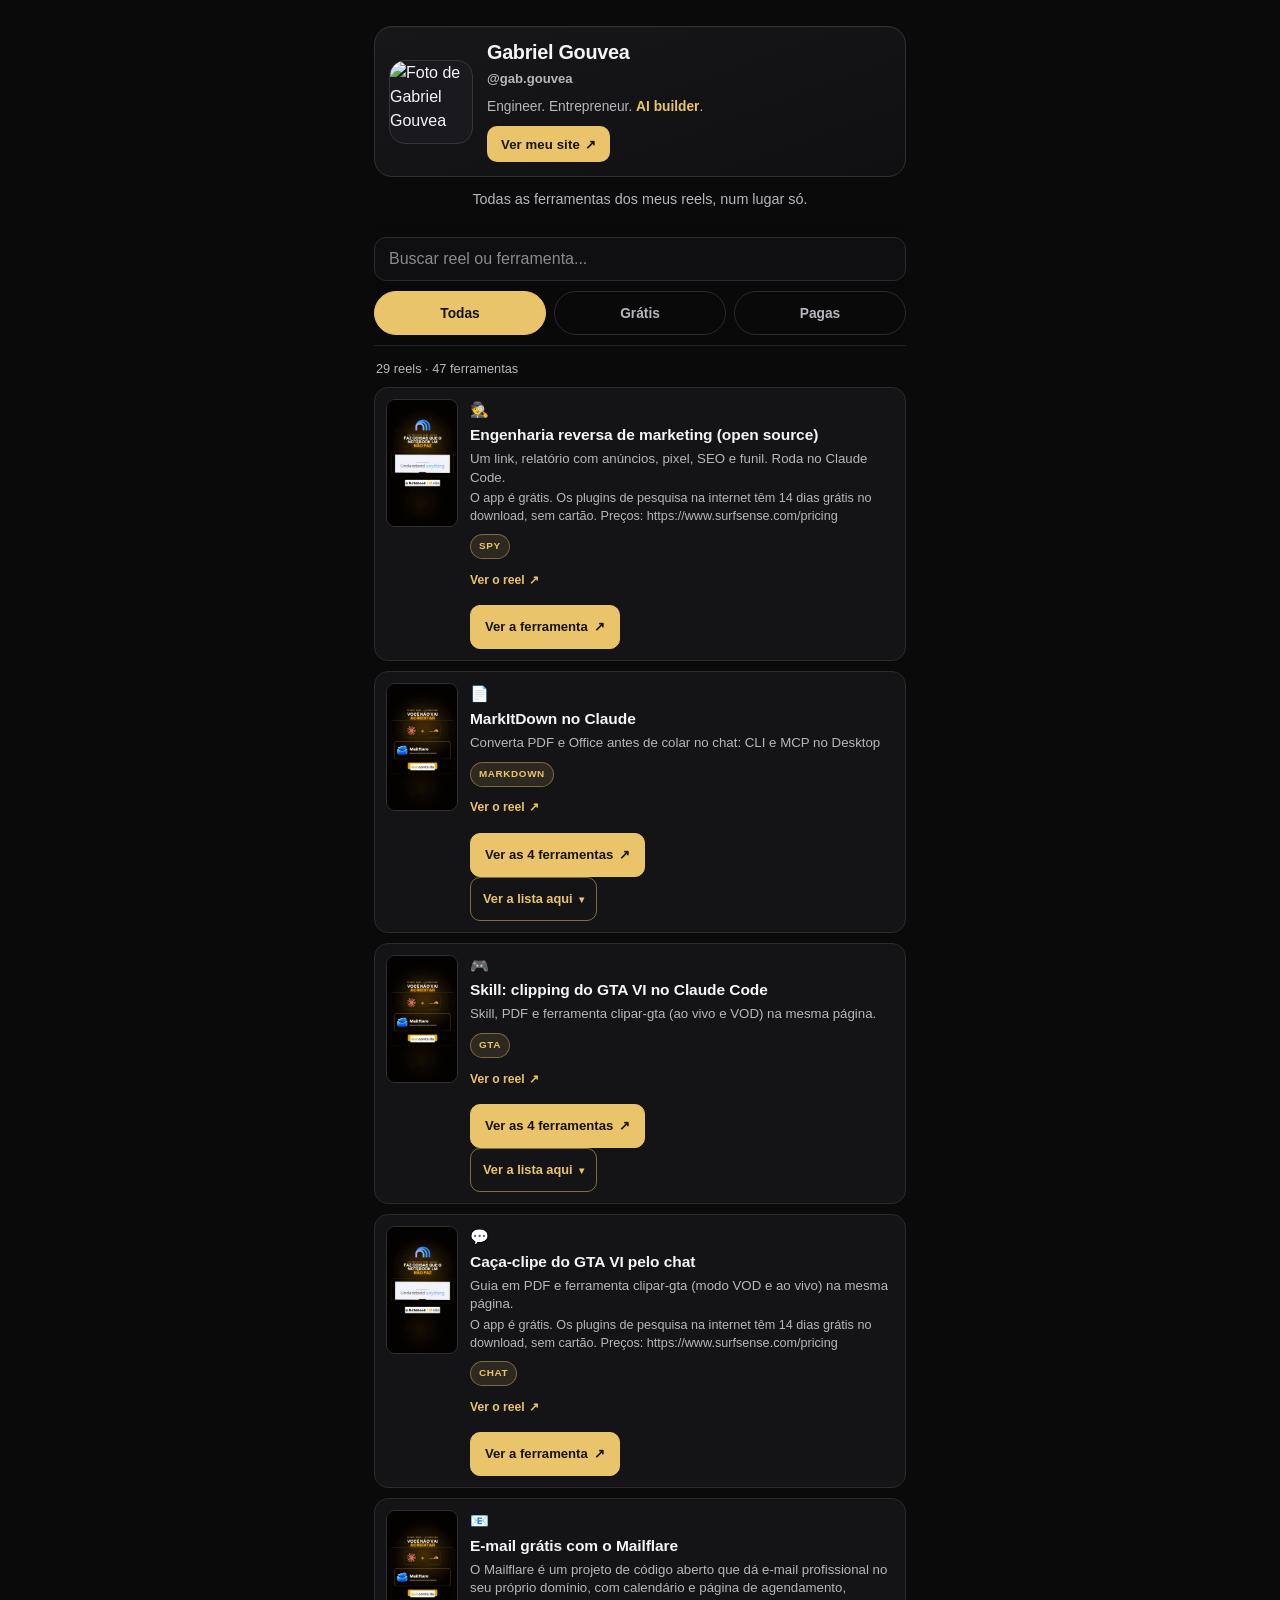
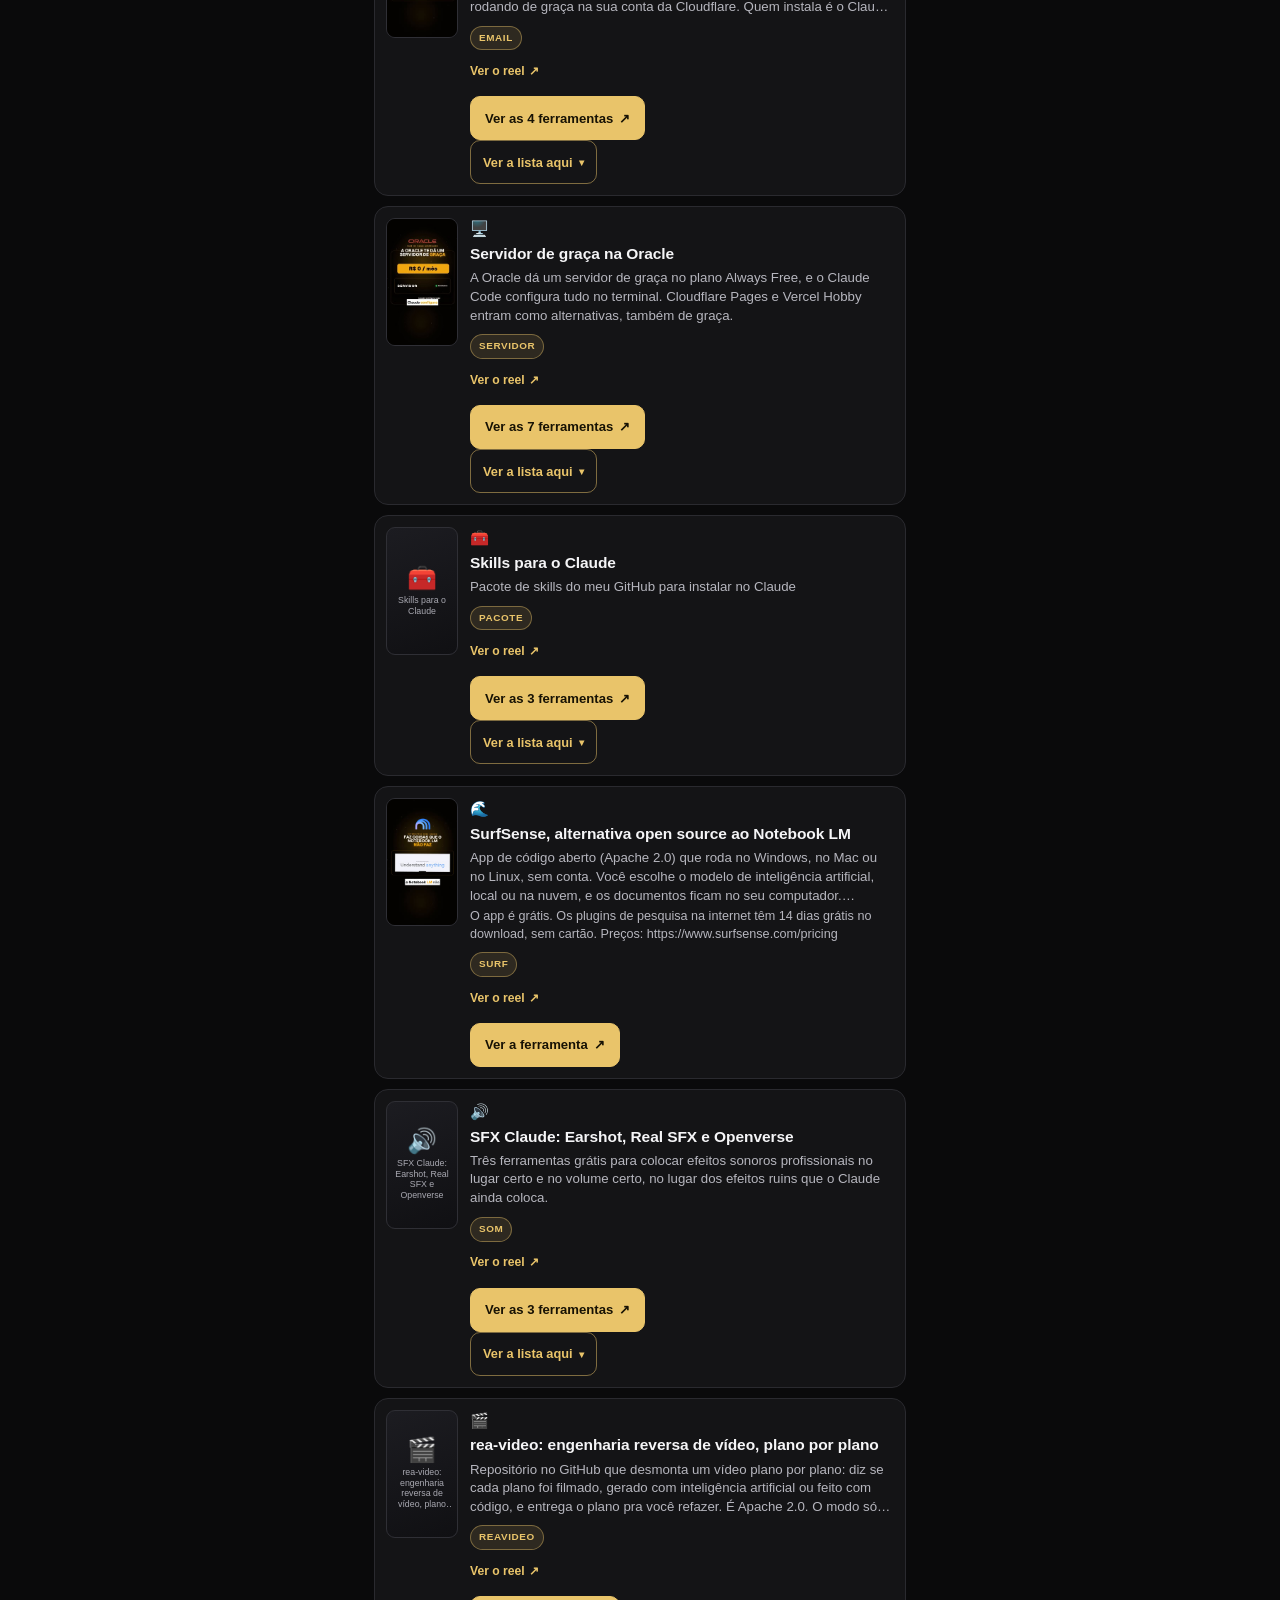
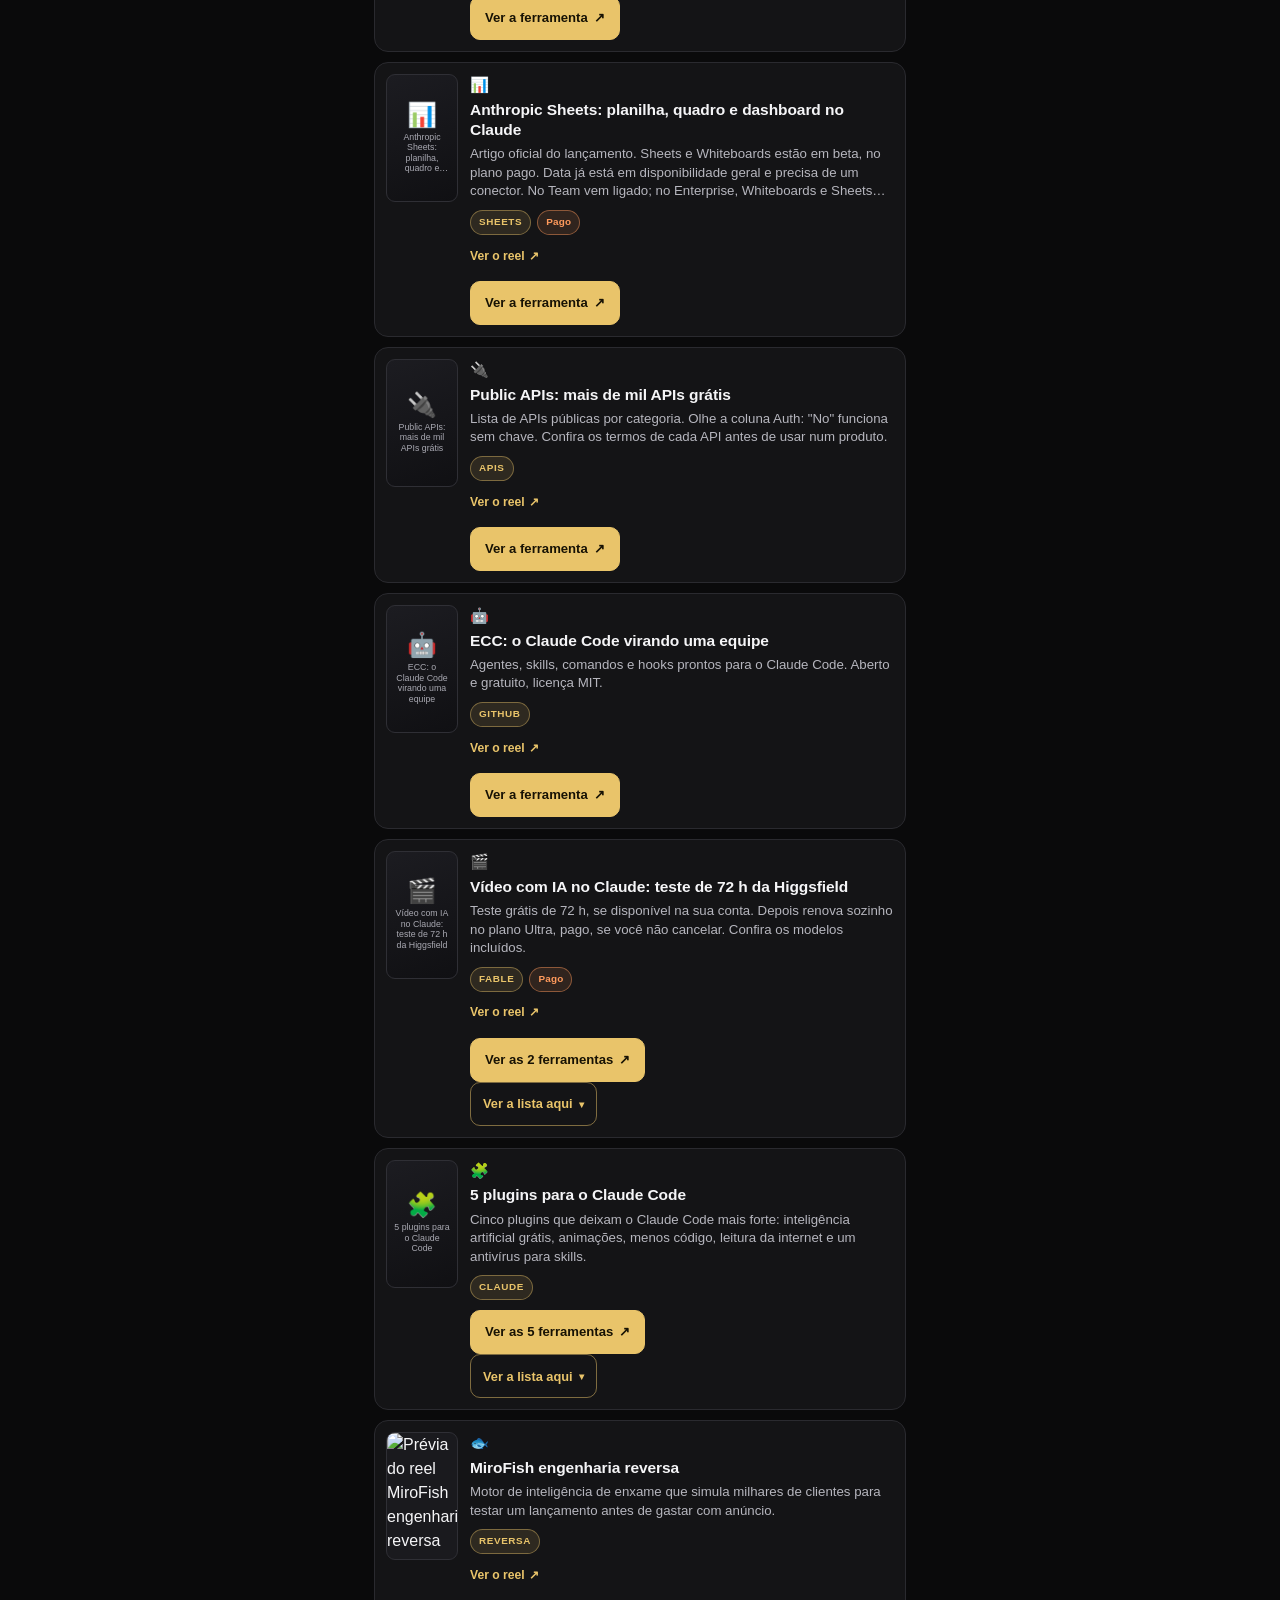
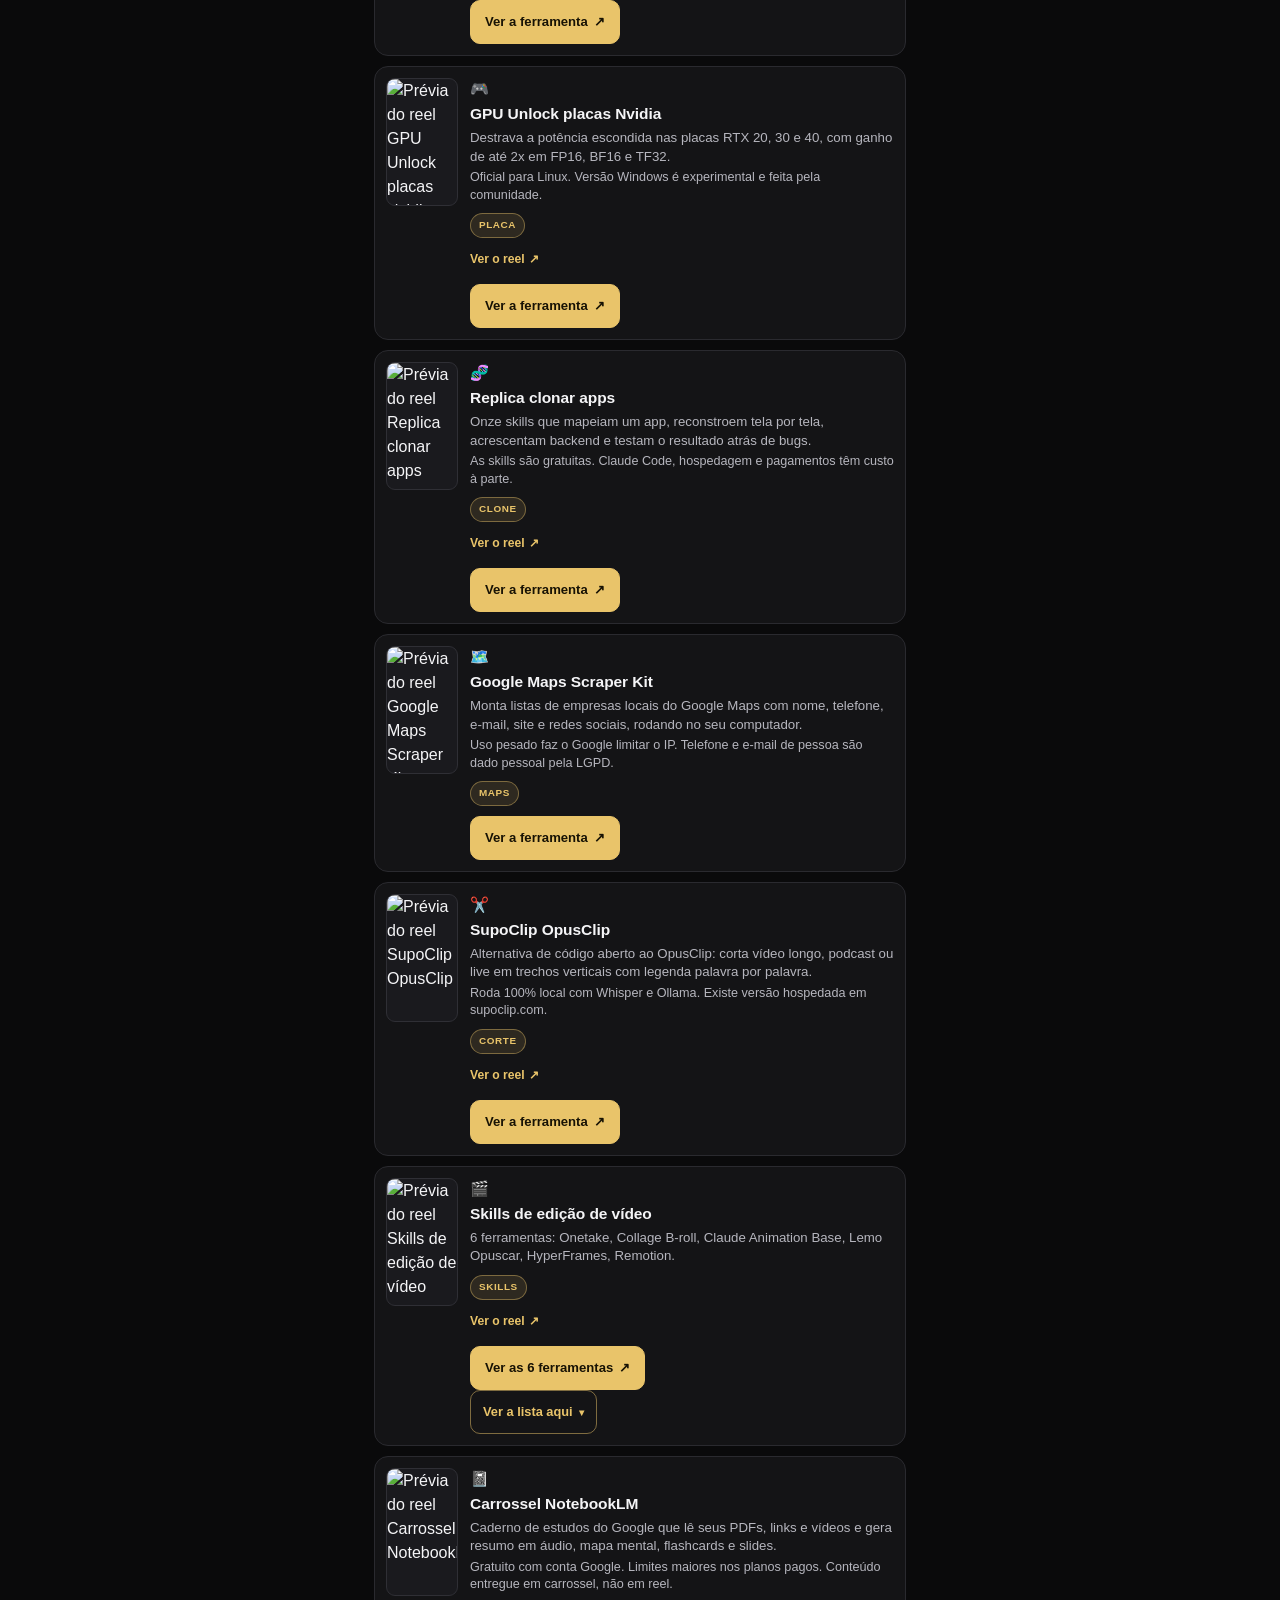
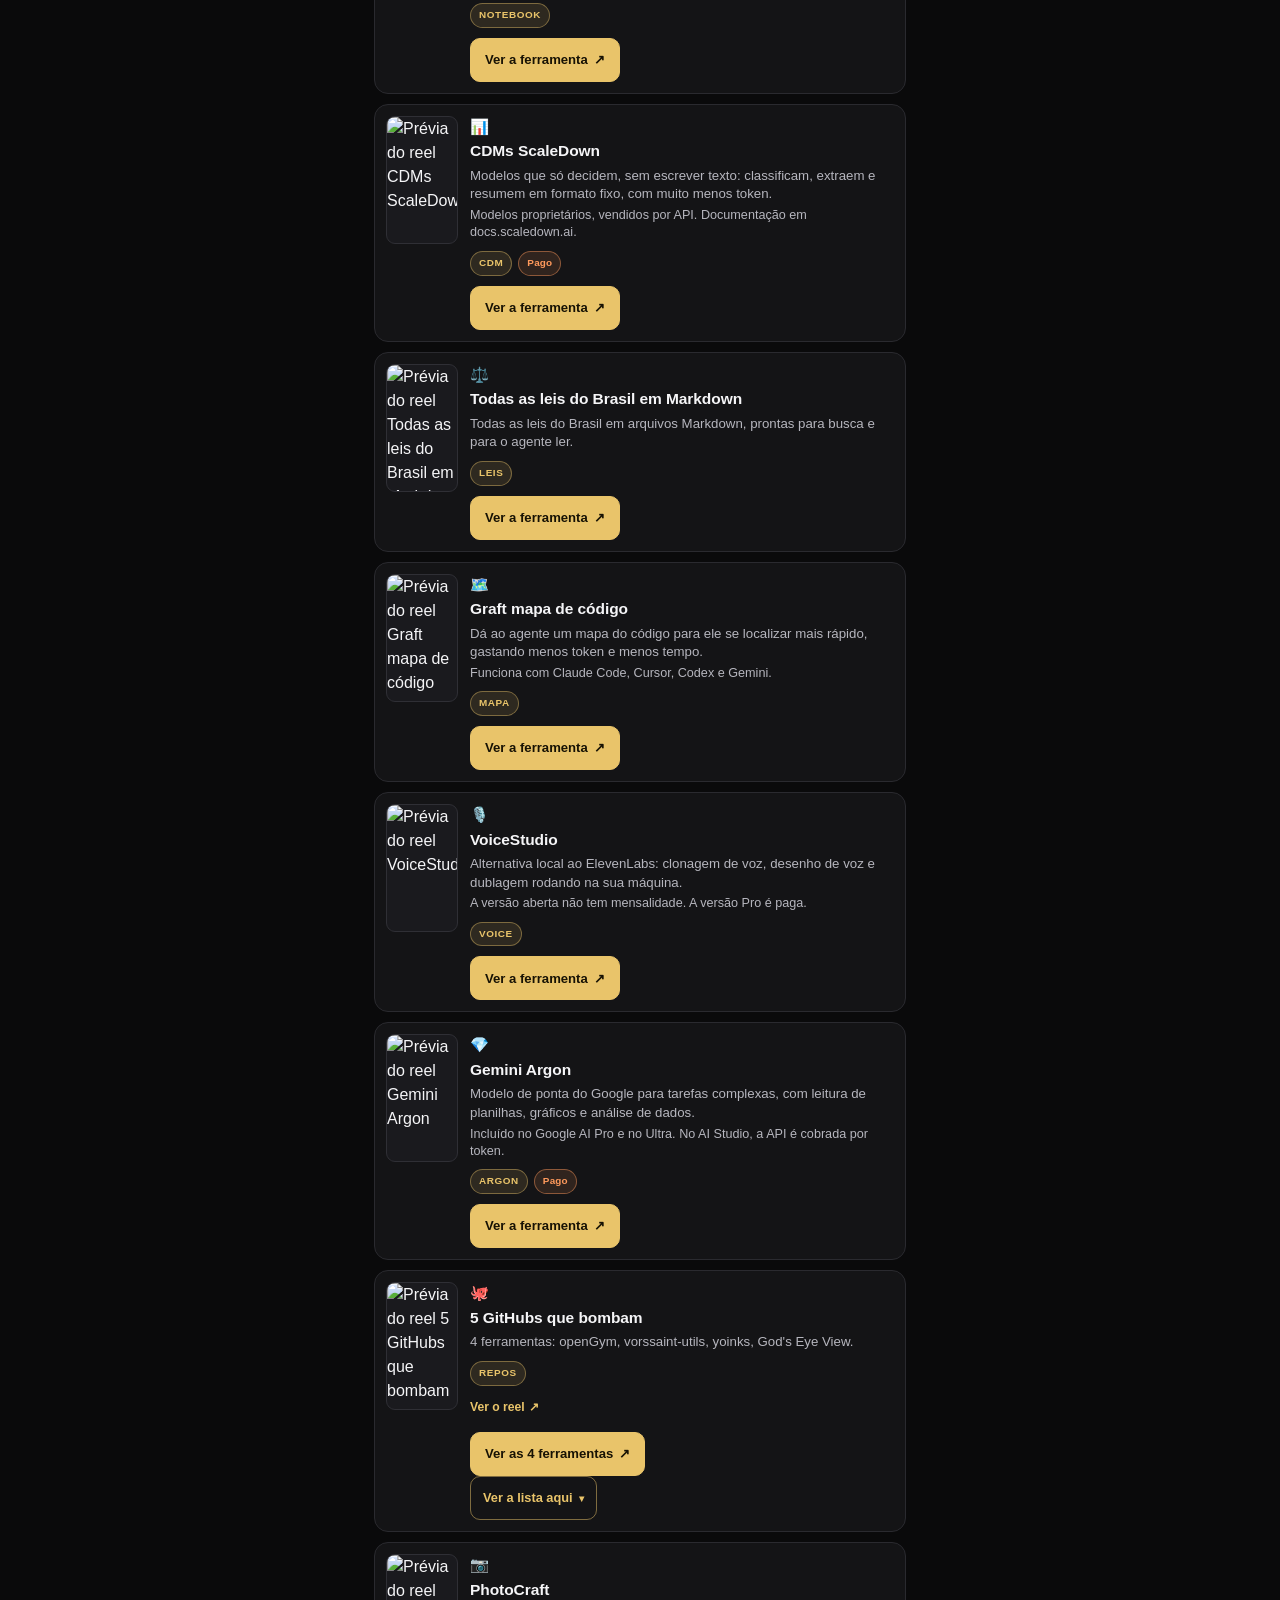
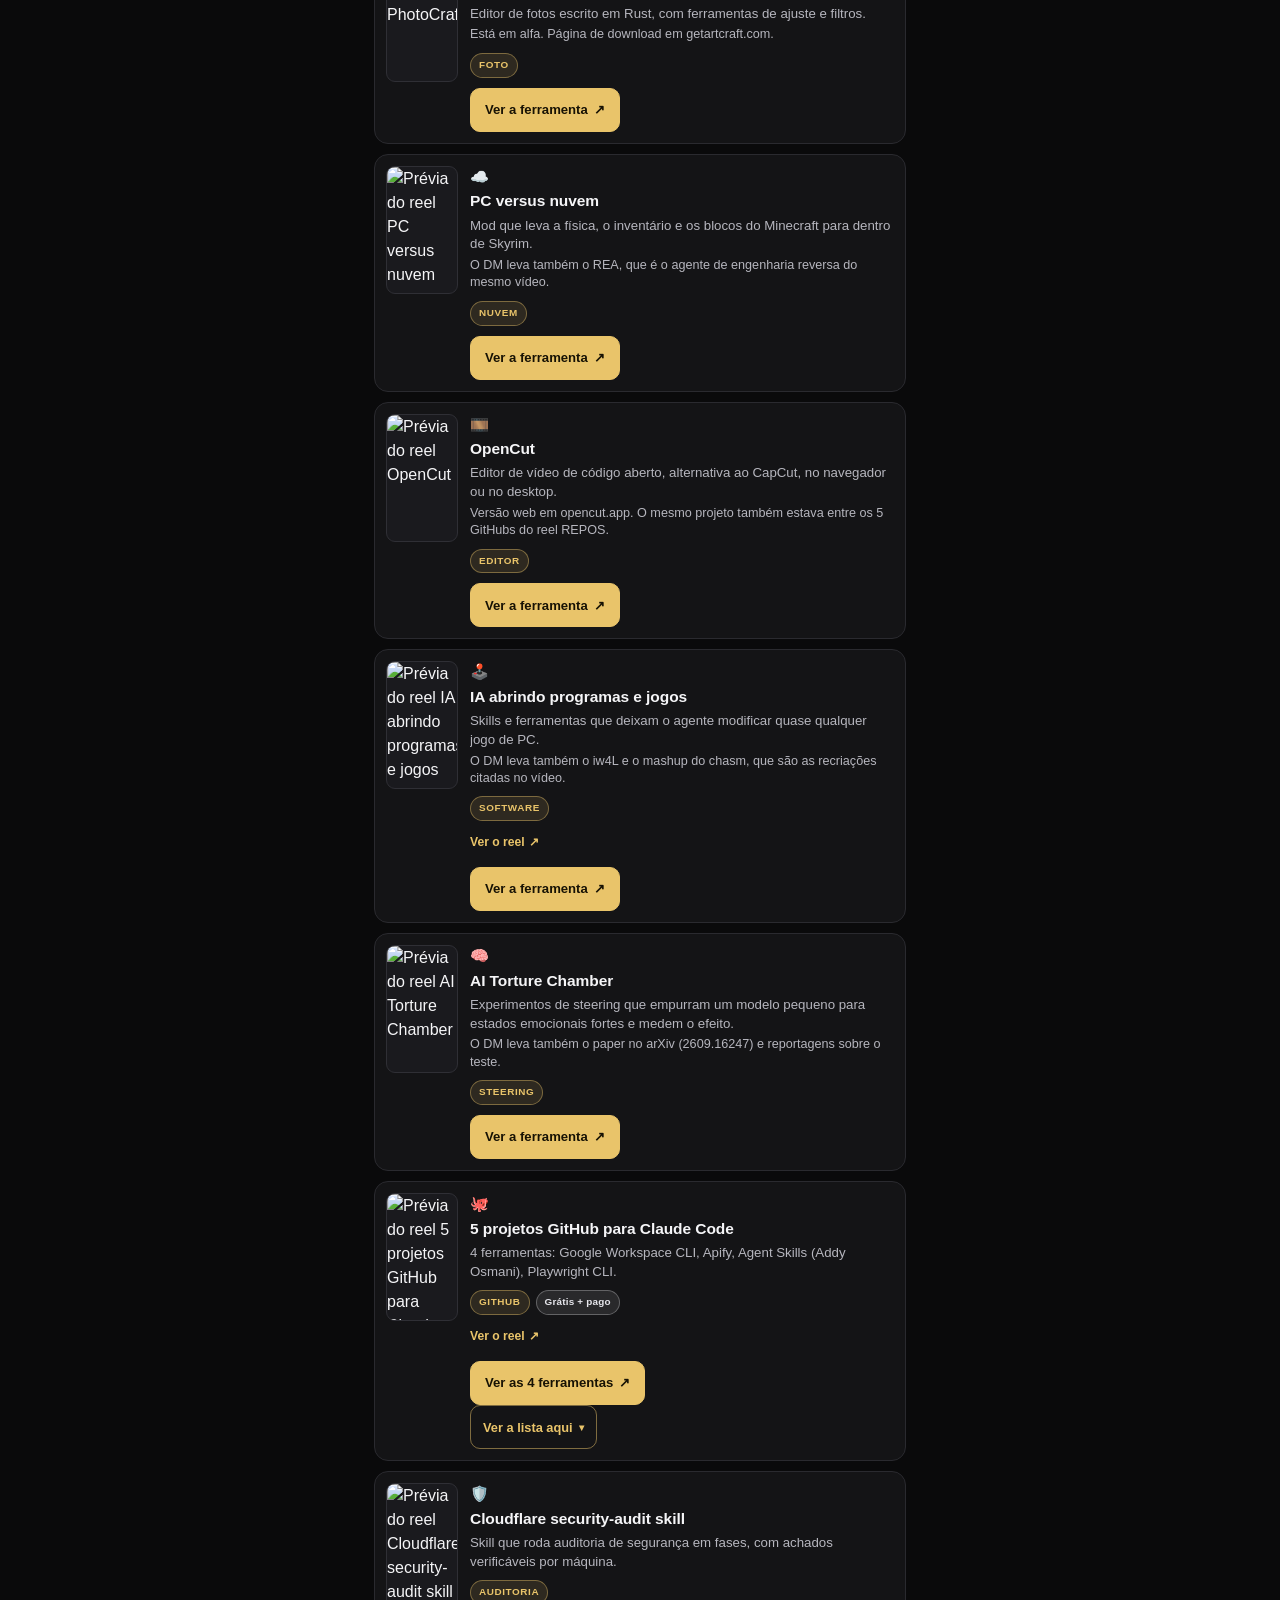
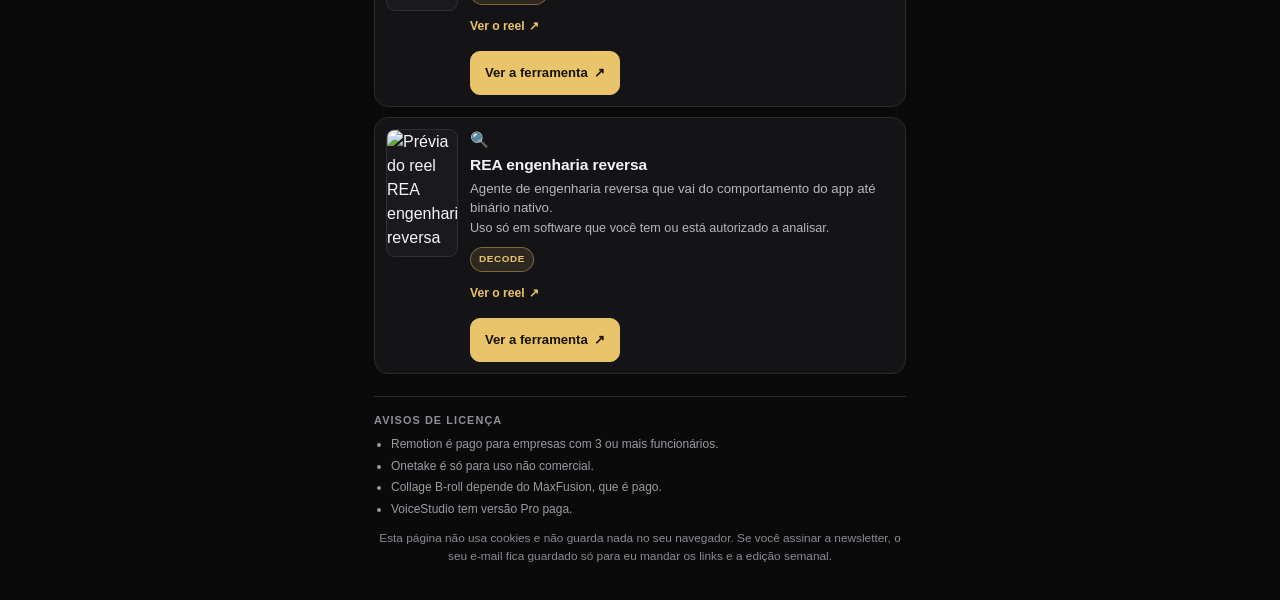
==== commit 96b9ccfd: "Card do reel Engenharia reversa de marketing (open source) (CTA SPY)" ====
--- a/index.html
+++ b/index.html
@@ -200,9 +200,44 @@
     </div>
   </div>
 
-  <p class="contador" id="contador" aria-live="polite">35 reels &middot; 70 ferramentas</p>
+  <p class="contador" id="contador" aria-live="polite">36 reels &middot; 71 ferramentas</p>
 
   <main class="lista" id="lista">
+      <article data-producao="20261119-reel-df3r2ijeliv" class="card" id="reel-36" data-tipo="gratis" data-busca="engenharia reversa de marketing (open source) um link, relatorio com anuncios, pixel, seo e funil. roda no claude code. reverse-engineer-marketing cli, mcp e app local. engenharia reversa do marketing com evidencias citadas.">
+        <img class="thumb" src="assets/thumb/29.jpg" width="72" height="128" loading="lazy" decoding="async" alt="Prévia do reel SurfSense, alternativa open source ao Notebook LM">
+        <div class="info">
+          <p class="meta"><span class="ico" aria-hidden="true">🕵️</span></p>
+          <h2 class="titulo">Engenharia reversa de marketing (open source)</h2>
+          <p class="desc">Um link, relatório com anúncios, pixel, SEO e funil. Roda no Claude Code.</p>
+          <p class="li-desc">O app é grátis. Os plugins de pesquisa na internet têm 14 dias grátis no download, sem cartão. Preços: https://www.surfsense.com/pricing</p>
+          <div class="foot"><span class="badge cta">SPY</span></div>
+          <p class="reel-url"><a href="https://www.instagram.com/reel/Df57bI4jX0R/" target="_blank" rel="noopener noreferrer" aria-label="Ver o reel Engenharia reversa de marketing (open source) no Instagram (nova aba)">Ver o reel<span aria-hidden="true">&#8599;</span></a></p>
+<div class="acoes"><a class="acao js-painel" href="https://github.com/dansugc/reverse-engineer-marketing" target="_blank" rel="noopener noreferrer" aria-expanded="false" aria-controls="reel-36-painel" aria-label="Ver a ferramenta do reel Engenharia reversa de marketing (open source) (nova aba)">Ver a ferramenta<span aria-hidden="true">&#8599;</span></a></div>
+        </div>
+        <div class="painel" id="reel-36-painel" role="group" aria-labelledby="reel-36-painel-t" data-doc="https://github.com/dansugc/reverse-engineer-marketing" data-reel="19/11 - Engenharia reversa de marketing (open source)" data-ferramenta="reverse-engineer-marketing" hidden>
+          <p class="painel-h" id="reel-36-painel-t">Newsletter de intelig&ecirc;ncia artificial</p>
+          <p class="painel-p">Toda semana, as maiores novidades. Sem spam.</p>
+          <form class="painel-form" novalidate>
+            <label class="painel-label" for="reel-36-painel-email">Seu e-mail</label>
+            <input class="painel-input" id="reel-36-painel-email" name="email" type="email" inputmode="email"
+                   autocomplete="email" placeholder="voce@email.com" required
+                   aria-describedby="reel-36-painel-err">
+            <label class="painel-label painel-label-2" for="reel-36-painel-zap">Seu WhatsApp</label>
+            <input class="painel-input" id="reel-36-painel-zap" name="whatsapp" type="tel" inputmode="tel"
+                   autocomplete="tel" placeholder="55 11 91234-5678" required
+                   aria-describedby="reel-36-painel-err">
+            <label class="painel-label painel-label-2" for="reel-36-painel-nome">Seu nome <span class="opc">(opcional)</span></label>
+            <input class="painel-input" id="reel-36-painel-nome" name="nome" type="text"
+                   autocomplete="name" placeholder="Como posso te chamar" maxlength="60">
+            <p class="painel-erro" id="reel-36-painel-err" role="alert" hidden></p>
+            <div class="painel-botoes">
+              <button class="btn primario" type="submit">Quero receber</button>
+              <a class="btn secundario" href="https://github.com/dansugc/reverse-engineer-marketing" target="_blank" rel="noopener noreferrer"
+                 aria-label="Pular a inscri&ccedil;&atilde;o e abrir o link (nova aba)">S&oacute; quero o link</a>
+            </div>
+          </form>
+        </div>
+      </article>
       <article data-producao="20261118-pare-de-mandar-pdf-pro-claude" class="card multi" id="reel-35" data-tipo="gratis" data-busca="markitdown no claude converta pdf e office antes de colar no chat: cli e mcp no desktop passo a passo (markdown) copia de trabalho desta producao: entrega/passo-a-passo-markit.md na pasta do reel microsoft/markitdown conversor open source para markdown markitdown-mcp (readme) servidor mcp com a ferramenta convert_to_markdown pdf no claude (anthropic) por que cada pagina gera texto e imagem na api">
         <img class="thumb" src="assets/thumb/32.jpg" width="72" height="128" loading="lazy" decoding="async" alt="Prévia do reel E-mail grátis com o Mailflare">
         <div class="info">
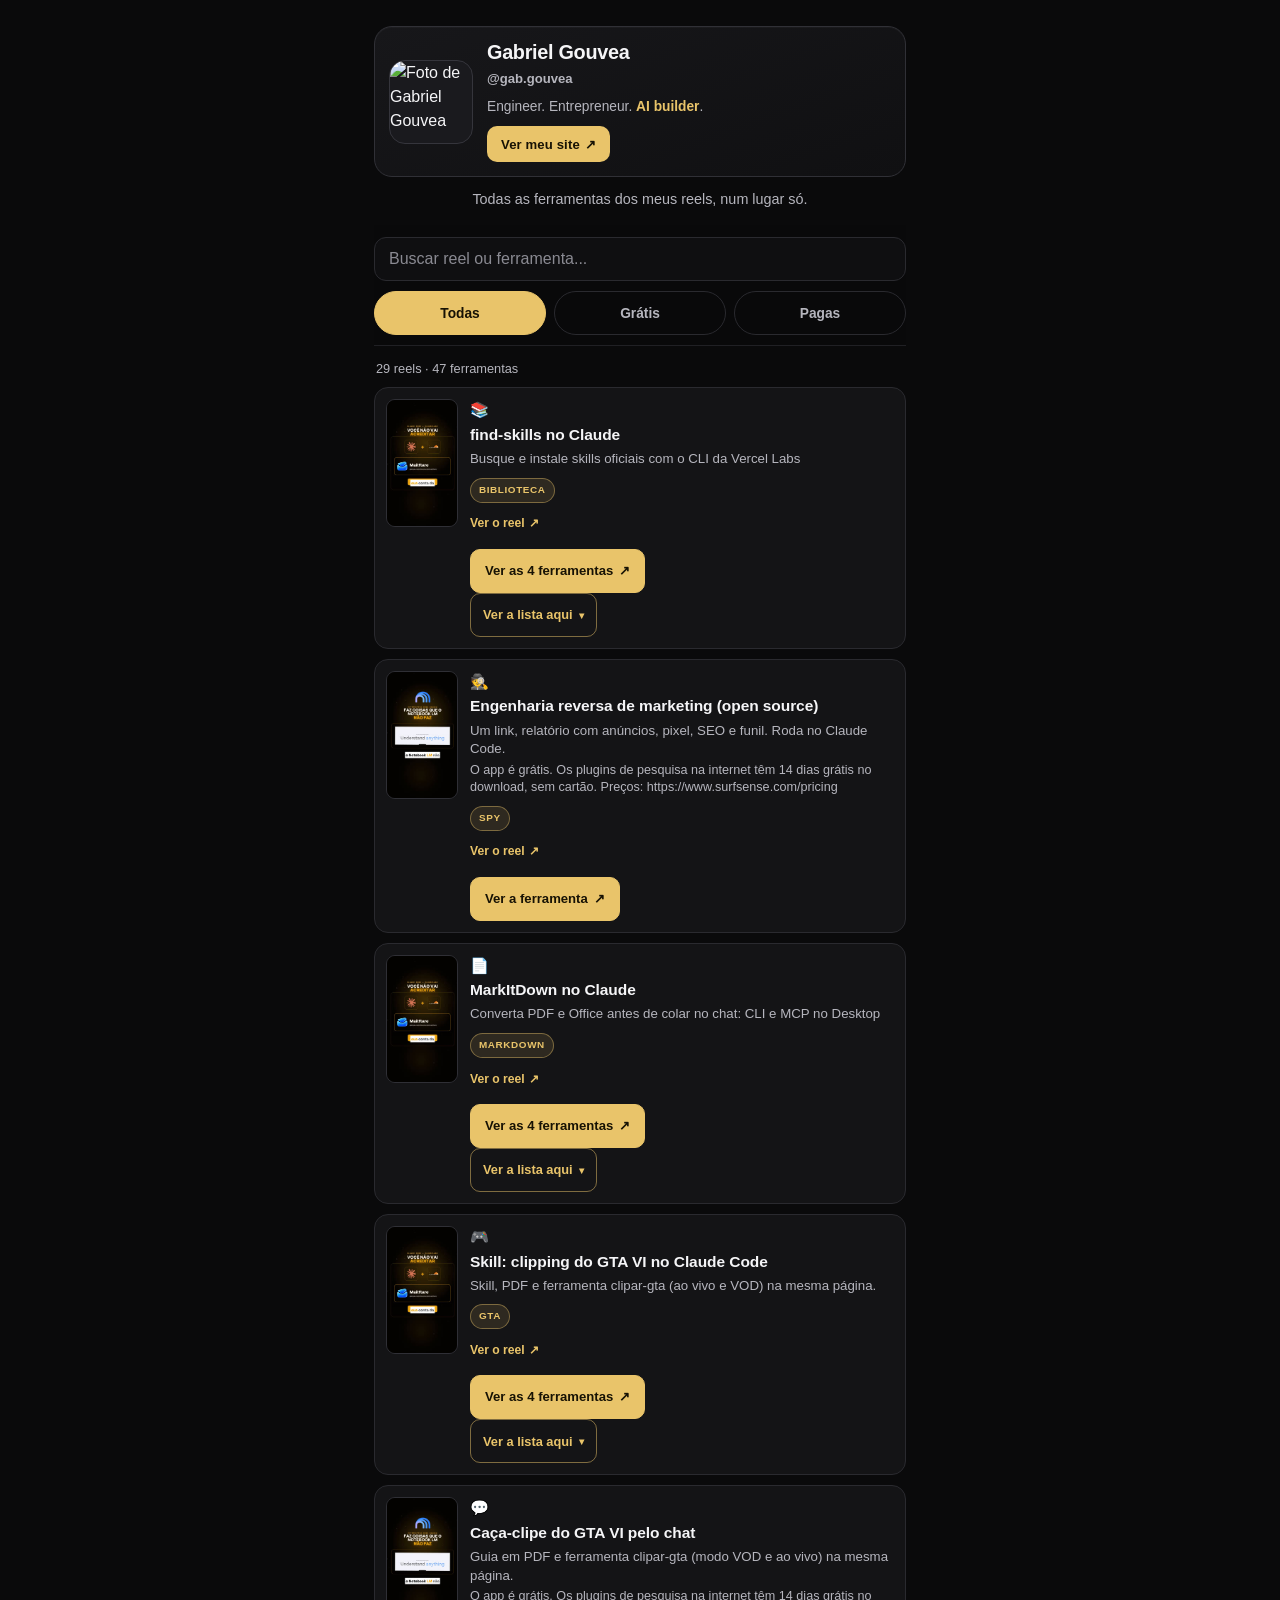
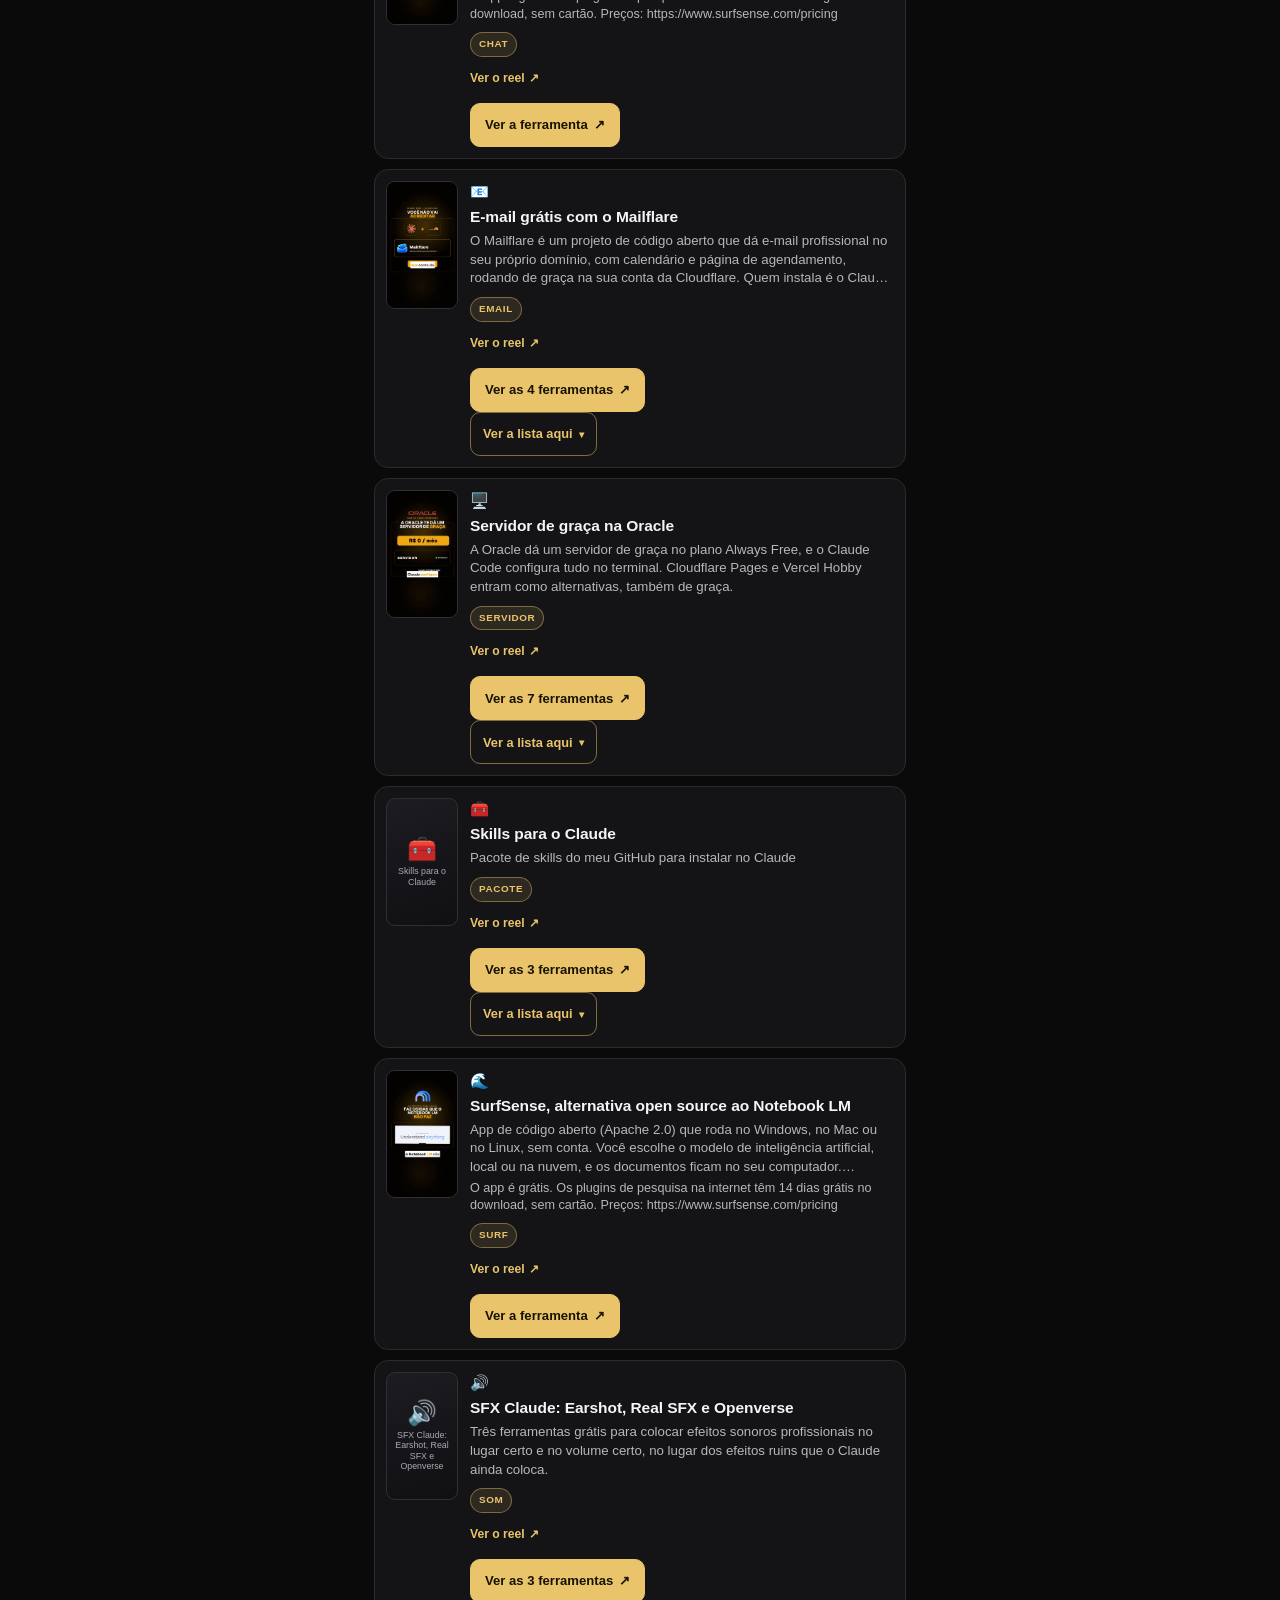
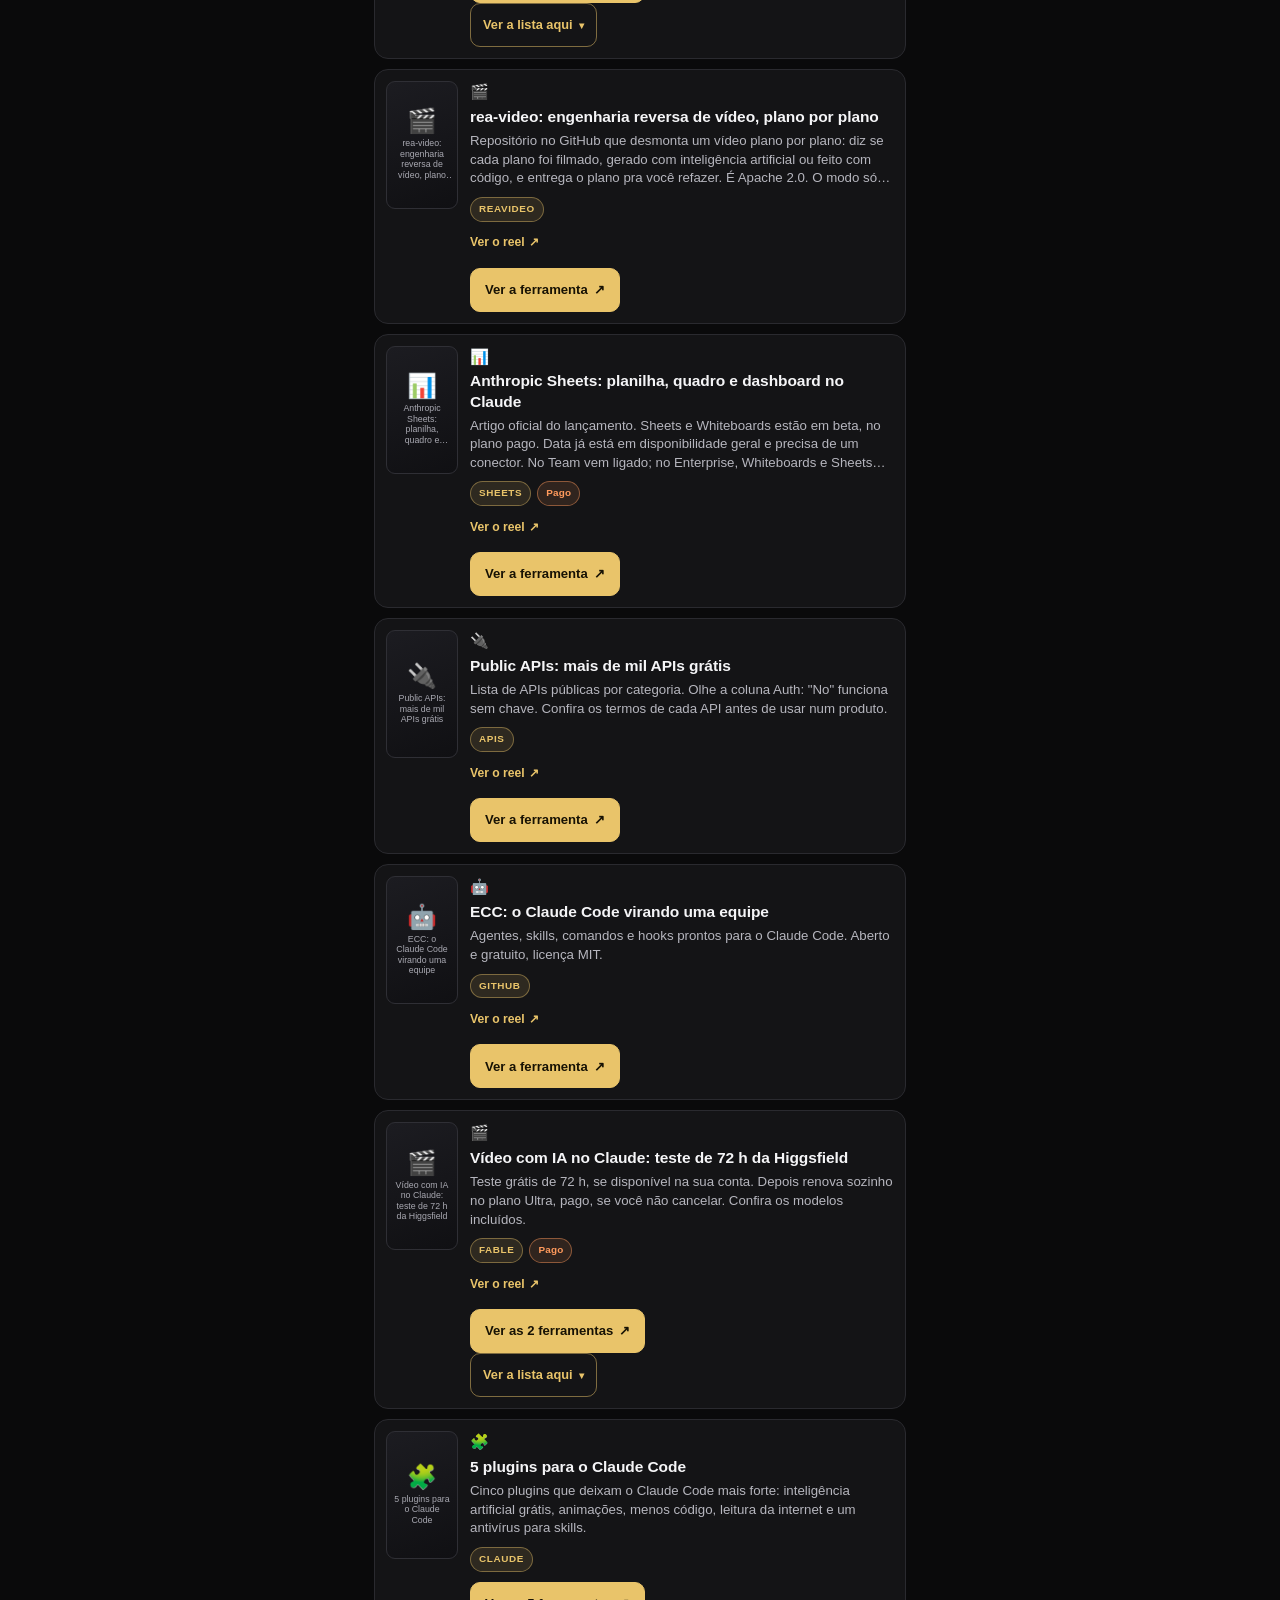
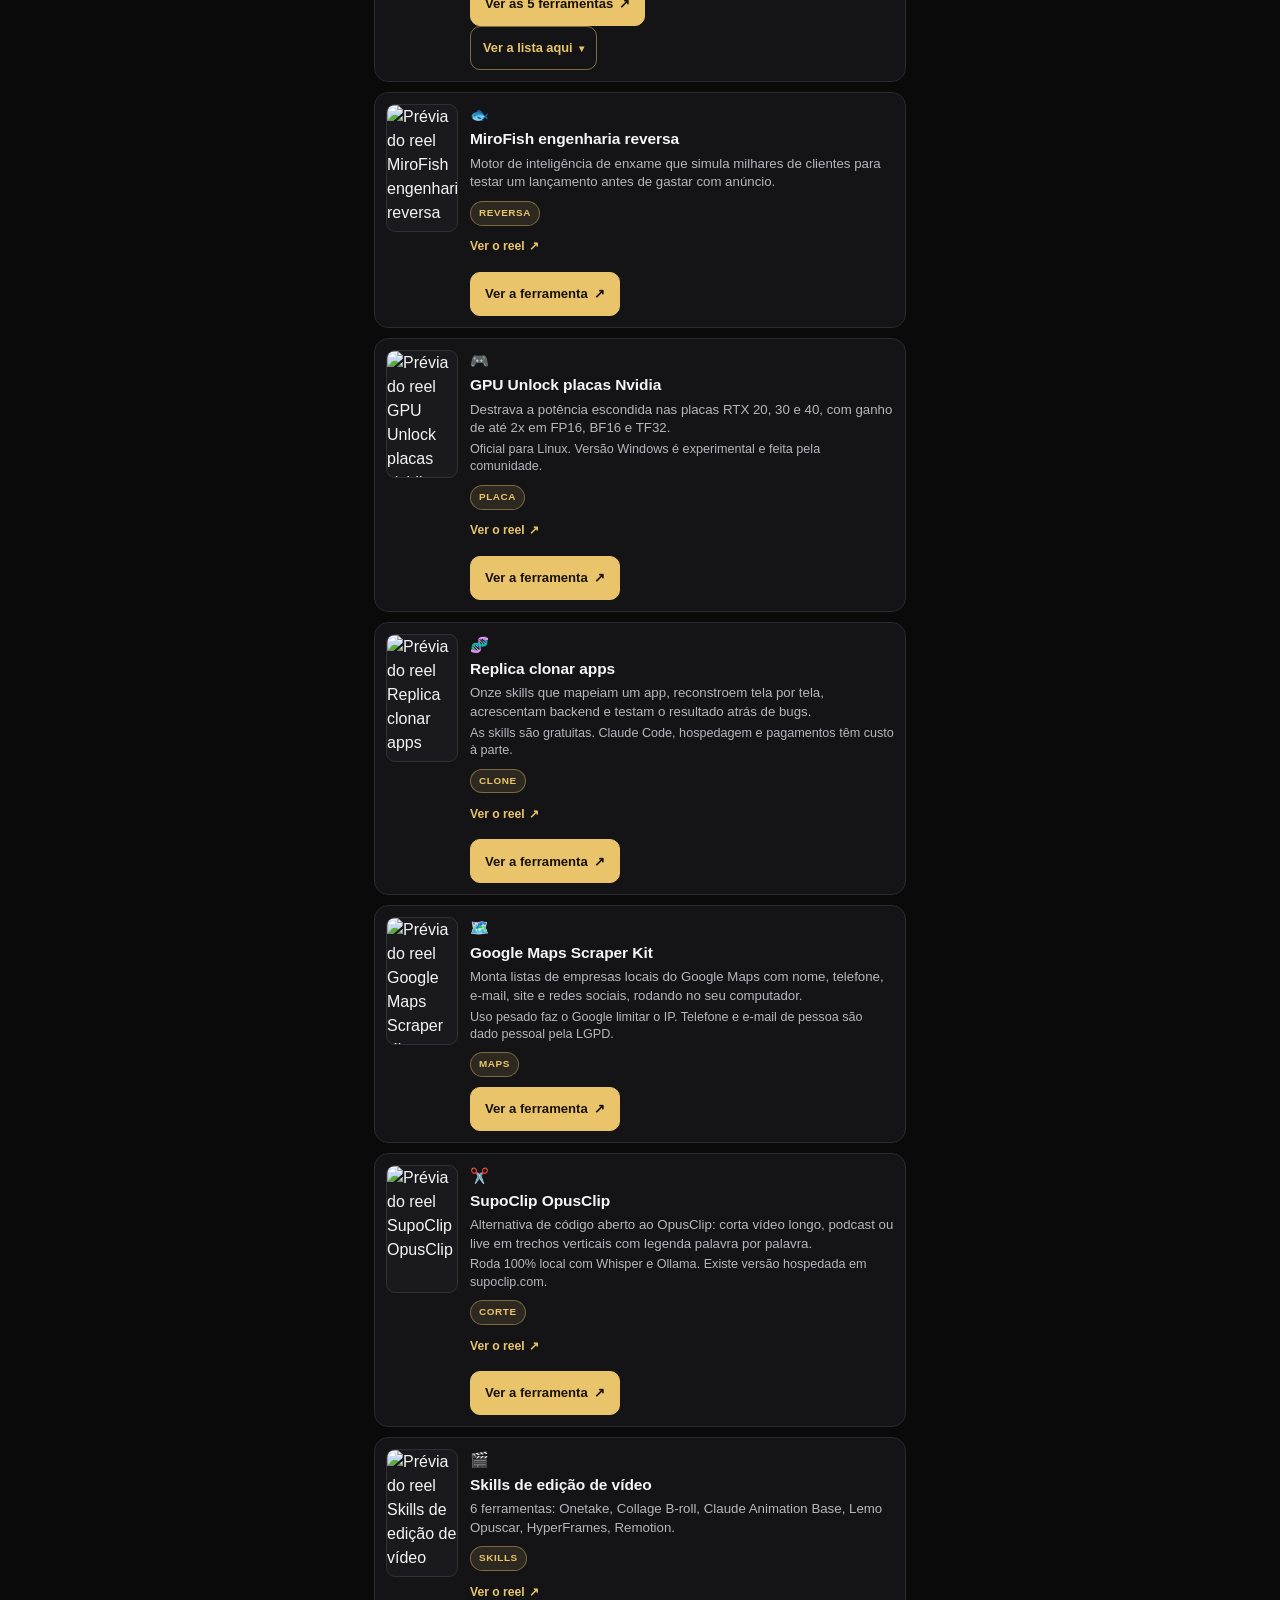
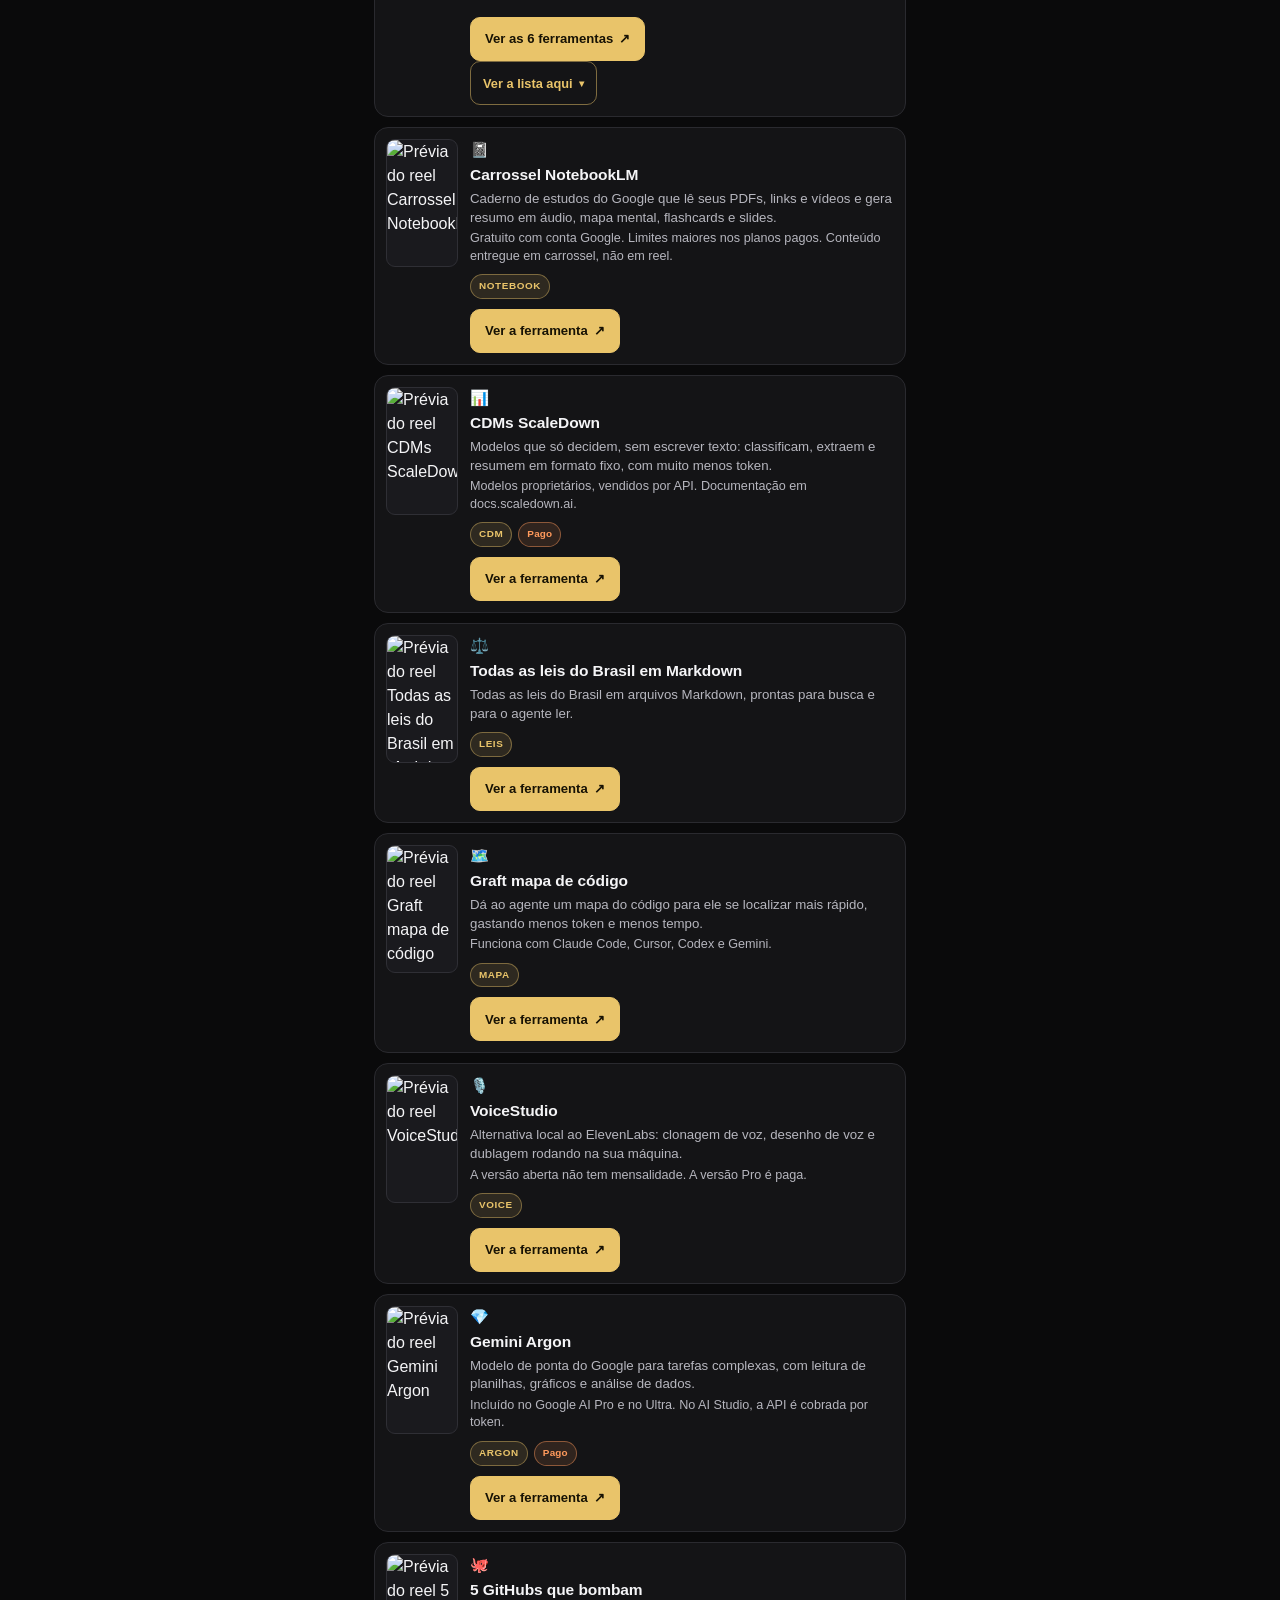
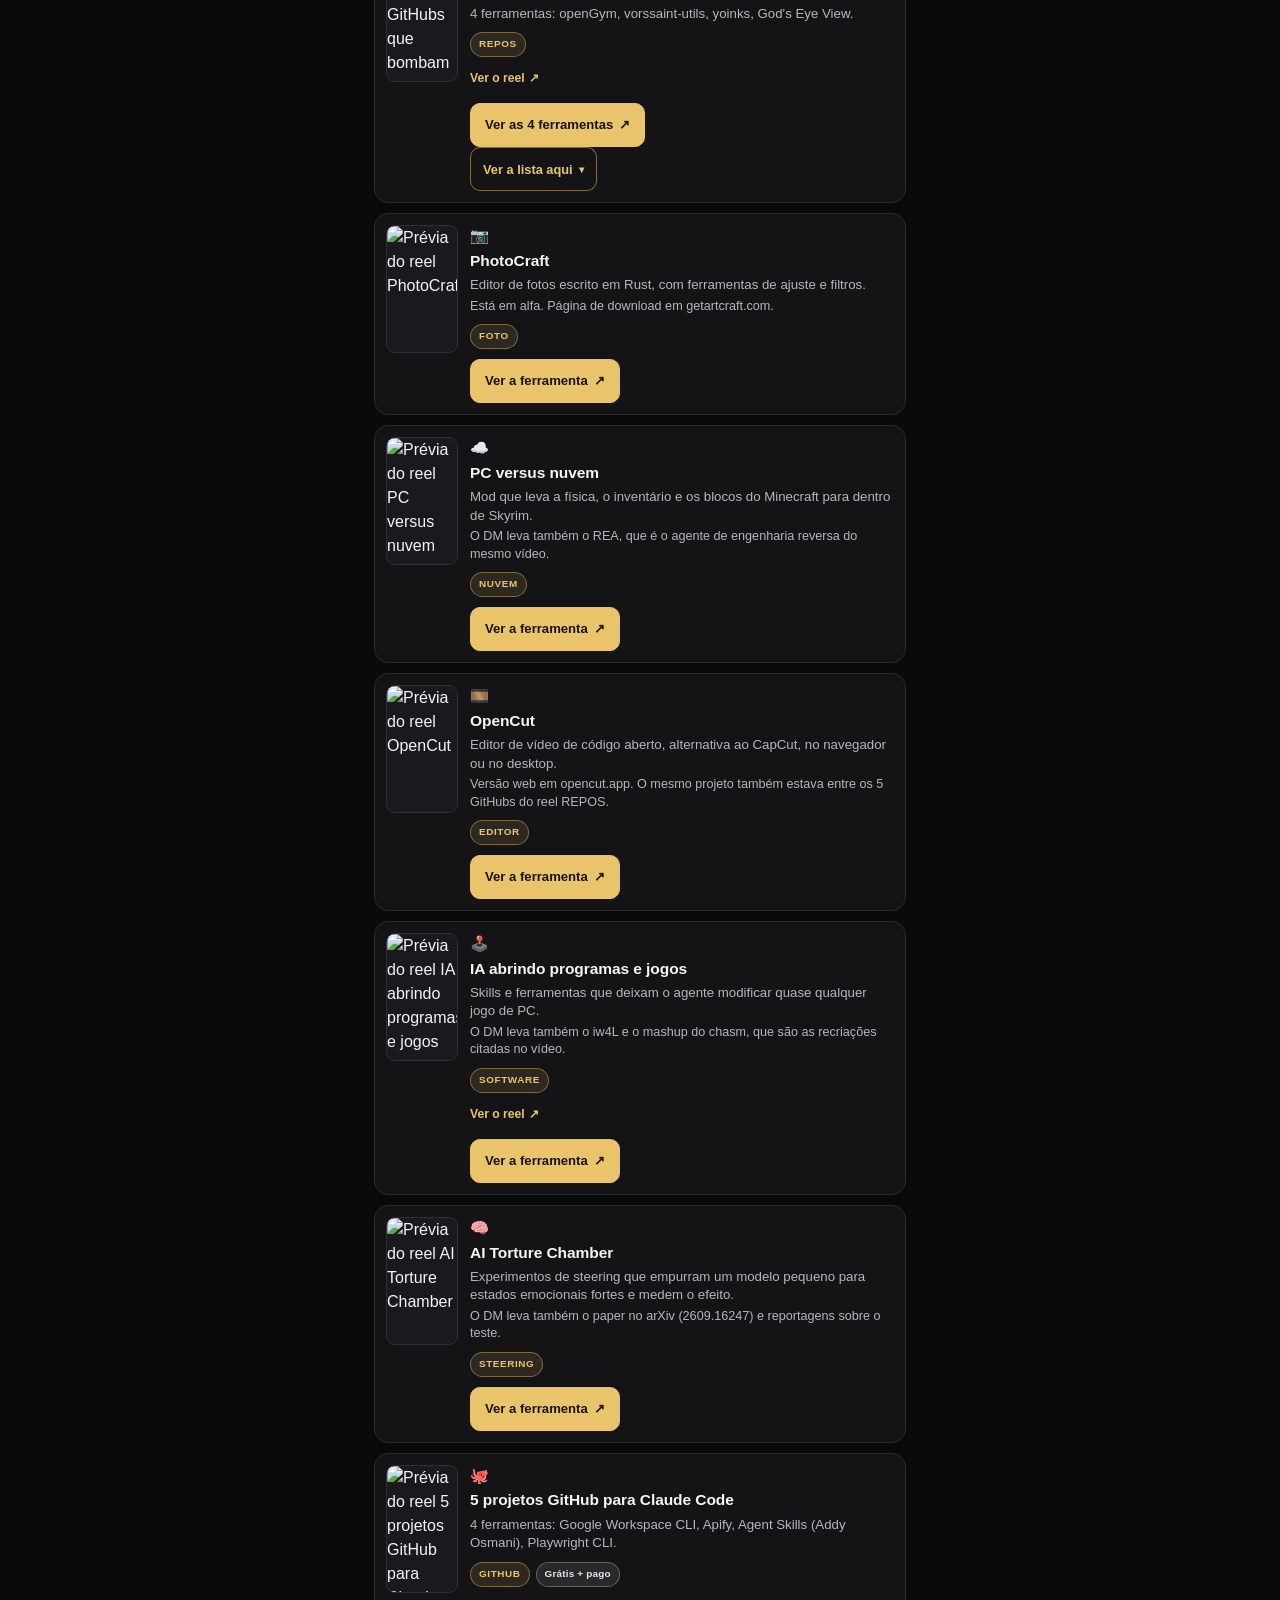
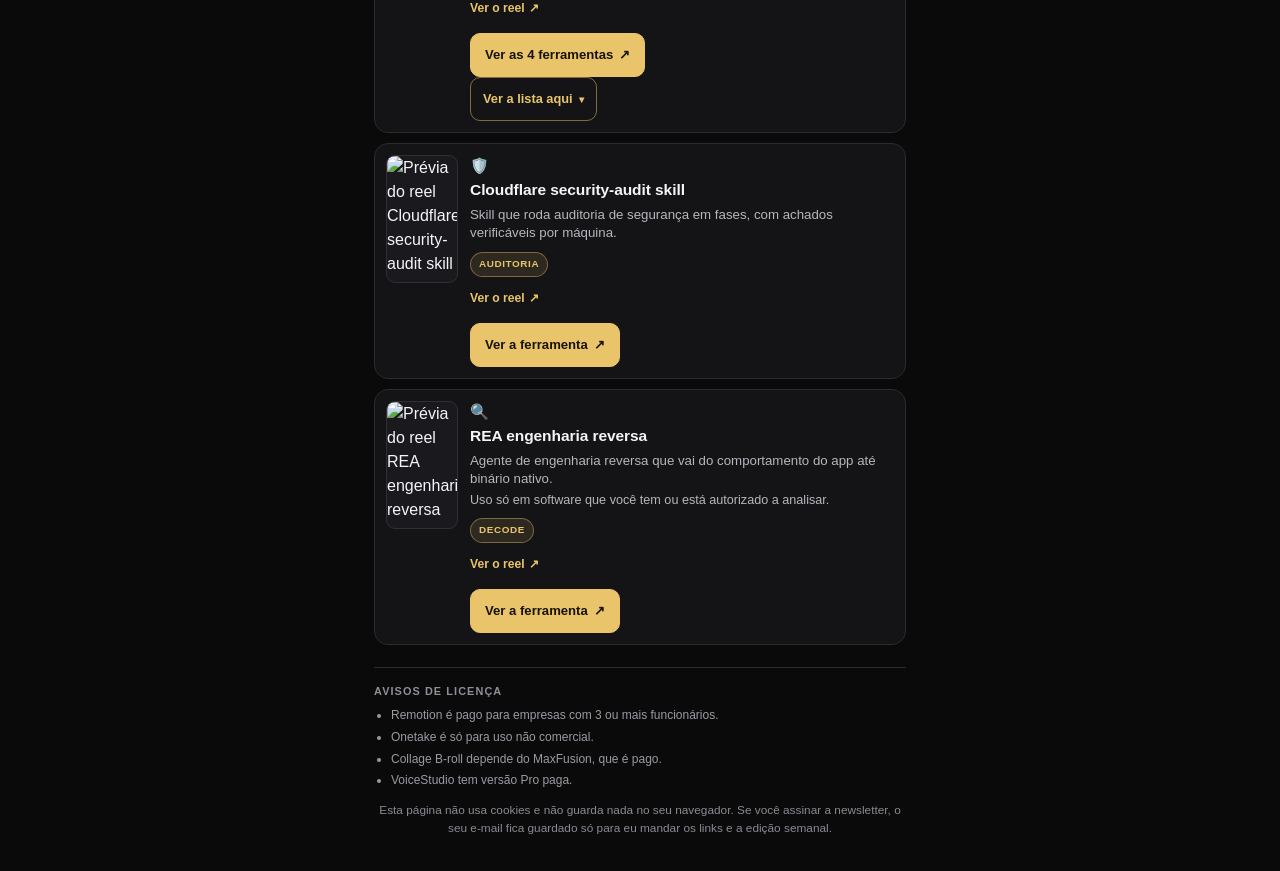
==== commit 61210716: "Card do reel find-skills no Claude (CTA BIBLIOTECA)" ====
--- a/index.html
+++ b/index.html
@@ -200,9 +200,75 @@
     </div>
   </div>
 
-  <p class="contador" id="contador" aria-live="polite">36 reels &middot; 71 ferramentas</p>
+  <p class="contador" id="contador" aria-live="polite">37 reels &middot; 75 ferramentas</p>
 
   <main class="lista" id="lista">
+      <article data-producao="20261118-vid-20261118-054753-896-bsl" class="card multi" id="reel-37" data-tipo="gratis" data-busca="find-skills no claude busque e instale skills oficiais com o cli da vercel labs passo a passo (markdown) copia desta producao: entrega/passo-a-passo-find-skills.md skills.sh find-skills pagina oficial da skill no diretorio vercel-labs/skills repositorio do cli e da find-skills agent skills (vercel) documentacao de instalacao">
+        <img class="thumb" src="assets/thumb/32.jpg" width="72" height="128" loading="lazy" decoding="async" alt="Prévia do reel E-mail grátis com o Mailflare">
+        <div class="info">
+          <p class="meta"><span class="ico" aria-hidden="true">📚</span></p>
+          <h2 class="titulo">find-skills no Claude</h2>
+          <p class="desc">Busque e instale skills oficiais com o CLI da Vercel Labs</p>
+          <div class="foot"><span class="badge cta">BIBLIOTECA</span></div>
+          <p class="reel-url"><a href="https://www.instagram.com/reel/Df6IykdACXP/" target="_blank" rel="noopener noreferrer" aria-label="Ver o reel find-skills no Claude no Instagram (nova aba)">Ver o reel<span aria-hidden="true">&#8599;</span></a></p>
+<div class="acoes"><a class="acao js-painel" href="https://links.gabrielgouvea.com.br/#reel-37" target="_blank" rel="noopener noreferrer" aria-expanded="false" aria-controls="reel-37-painel" aria-label="Ver as 4 ferramentas do reel find-skills no Claude (nova aba)">Ver as 4 ferramentas<span aria-hidden="true">&#8599;</span></a></div>
+          <button class="ver" type="button" aria-expanded="false" aria-controls="reel-37-lista"
+                  data-rotulo="Ver a lista aqui" data-aberto="Fechar lista">
+            Ver a lista aqui<span class="chev" aria-hidden="true">&#9662;</span></button>
+        </div>
+        <div class="painel" id="reel-37-painel" role="group" aria-labelledby="reel-37-painel-t" data-doc="https://links.gabrielgouvea.com.br/#reel-37" data-reel="19/11 - find-skills no Claude" data-ferramenta="" hidden>
+          <p class="painel-h" id="reel-37-painel-t">Newsletter de intelig&ecirc;ncia artificial</p>
+          <p class="painel-p">Toda semana, as maiores novidades. Sem spam.</p>
+          <form class="painel-form" novalidate>
+            <label class="painel-label" for="reel-37-painel-email">Seu e-mail</label>
+            <input class="painel-input" id="reel-37-painel-email" name="email" type="email" inputmode="email"
+                   autocomplete="email" placeholder="voce@email.com" required
+                   aria-describedby="reel-37-painel-err">
+            <label class="painel-label painel-label-2" for="reel-37-painel-zap">Seu WhatsApp</label>
+            <input class="painel-input" id="reel-37-painel-zap" name="whatsapp" type="tel" inputmode="tel"
+                   autocomplete="tel" placeholder="55 11 91234-5678" required
+                   aria-describedby="reel-37-painel-err">
+            <label class="painel-label painel-label-2" for="reel-37-painel-nome">Seu nome <span class="opc">(opcional)</span></label>
+            <input class="painel-input" id="reel-37-painel-nome" name="nome" type="text"
+                   autocomplete="name" placeholder="Como posso te chamar" maxlength="60">
+            <p class="painel-erro" id="reel-37-painel-err" role="alert" hidden></p>
+            <div class="painel-botoes">
+              <button class="btn primario" type="submit">Quero receber</button>
+              <a class="btn secundario" href="https://links.gabrielgouvea.com.br/#reel-37" target="_blank" rel="noopener noreferrer"
+                 aria-label="Pular a inscri&ccedil;&atilde;o e abrir o link (nova aba)">S&oacute; quero os links</a>
+            </div>
+          </form>
+        </div>
+        <div class="detalhe" id="reel-37-lista" hidden>
+          <ul class="sublista">
+            <li>
+              <p class="li-nome">Passo a passo (Markdown)</p>
+              <p class="li-desc">Cópia desta produção: entrega/passo-a-passo-find-skills.md</p>
+              <a class="li-link" href="https://skills.sh/vercel-labs/skills/find-skills" target="_blank" rel="noopener noreferrer"
+                 aria-label="Abrir Passo a passo (Markdown) (nova aba)">Abrir<span aria-hidden="true">&#8599;</span></a>
+            </li>
+            <li>
+              <p class="li-nome">skills.sh · find-skills</p>
+              <p class="li-desc">Página oficial da skill no diretório</p>
+              <a class="li-link" href="https://skills.sh/vercel-labs/skills/find-skills" target="_blank" rel="noopener noreferrer"
+                 aria-label="Abrir skills.sh · find-skills (nova aba)">Abrir<span aria-hidden="true">&#8599;</span></a>
+            </li>
+            <li>
+              <p class="li-nome">vercel-labs/skills</p>
+              <p class="li-desc">Repositório do CLI e da find-skills</p>
+              <a class="li-link" href="https://github.com/vercel-labs/skills" target="_blank" rel="noopener noreferrer"
+                 aria-label="Abrir vercel-labs/skills (nova aba)">Abrir<span aria-hidden="true">&#8599;</span></a>
+            </li>
+            <li>
+              <p class="li-nome">Agent Skills (Vercel)</p>
+              <p class="li-desc">Documentação de instalação</p>
+              <a class="li-link" href="https://vercel.com/docs/agent-resources/skills" target="_blank" rel="noopener noreferrer"
+                 aria-label="Abrir Agent Skills (Vercel) (nova aba)">Abrir<span aria-hidden="true">&#8599;</span></a>
+            </li>
+          </ul>
+          <p class="li-desc"><strong>Licen&ccedil;as e observa&ccedil;&otilde;es:</strong></p><ul class="sublista"><li><strong>Mailflare:</strong> Guia de instalação com o prompt pronto para o Claude Code: https://github.com/hieunc229/mailflare/blob/main/docs/deployment.md. Site: https://mailflare.co</li></ul>
+        </div>
+      </article>
       <article data-producao="20261119-reel-df3r2ijeliv" class="card" id="reel-36" data-tipo="gratis" data-busca="engenharia reversa de marketing (open source) um link, relatorio com anuncios, pixel, seo e funil. roda no claude code. reverse-engineer-marketing cli, mcp e app local. engenharia reversa do marketing com evidencias citadas.">
         <img class="thumb" src="assets/thumb/29.jpg" width="72" height="128" loading="lazy" decoding="async" alt="Prévia do reel SurfSense, alternativa open source ao Notebook LM">
         <div class="info">
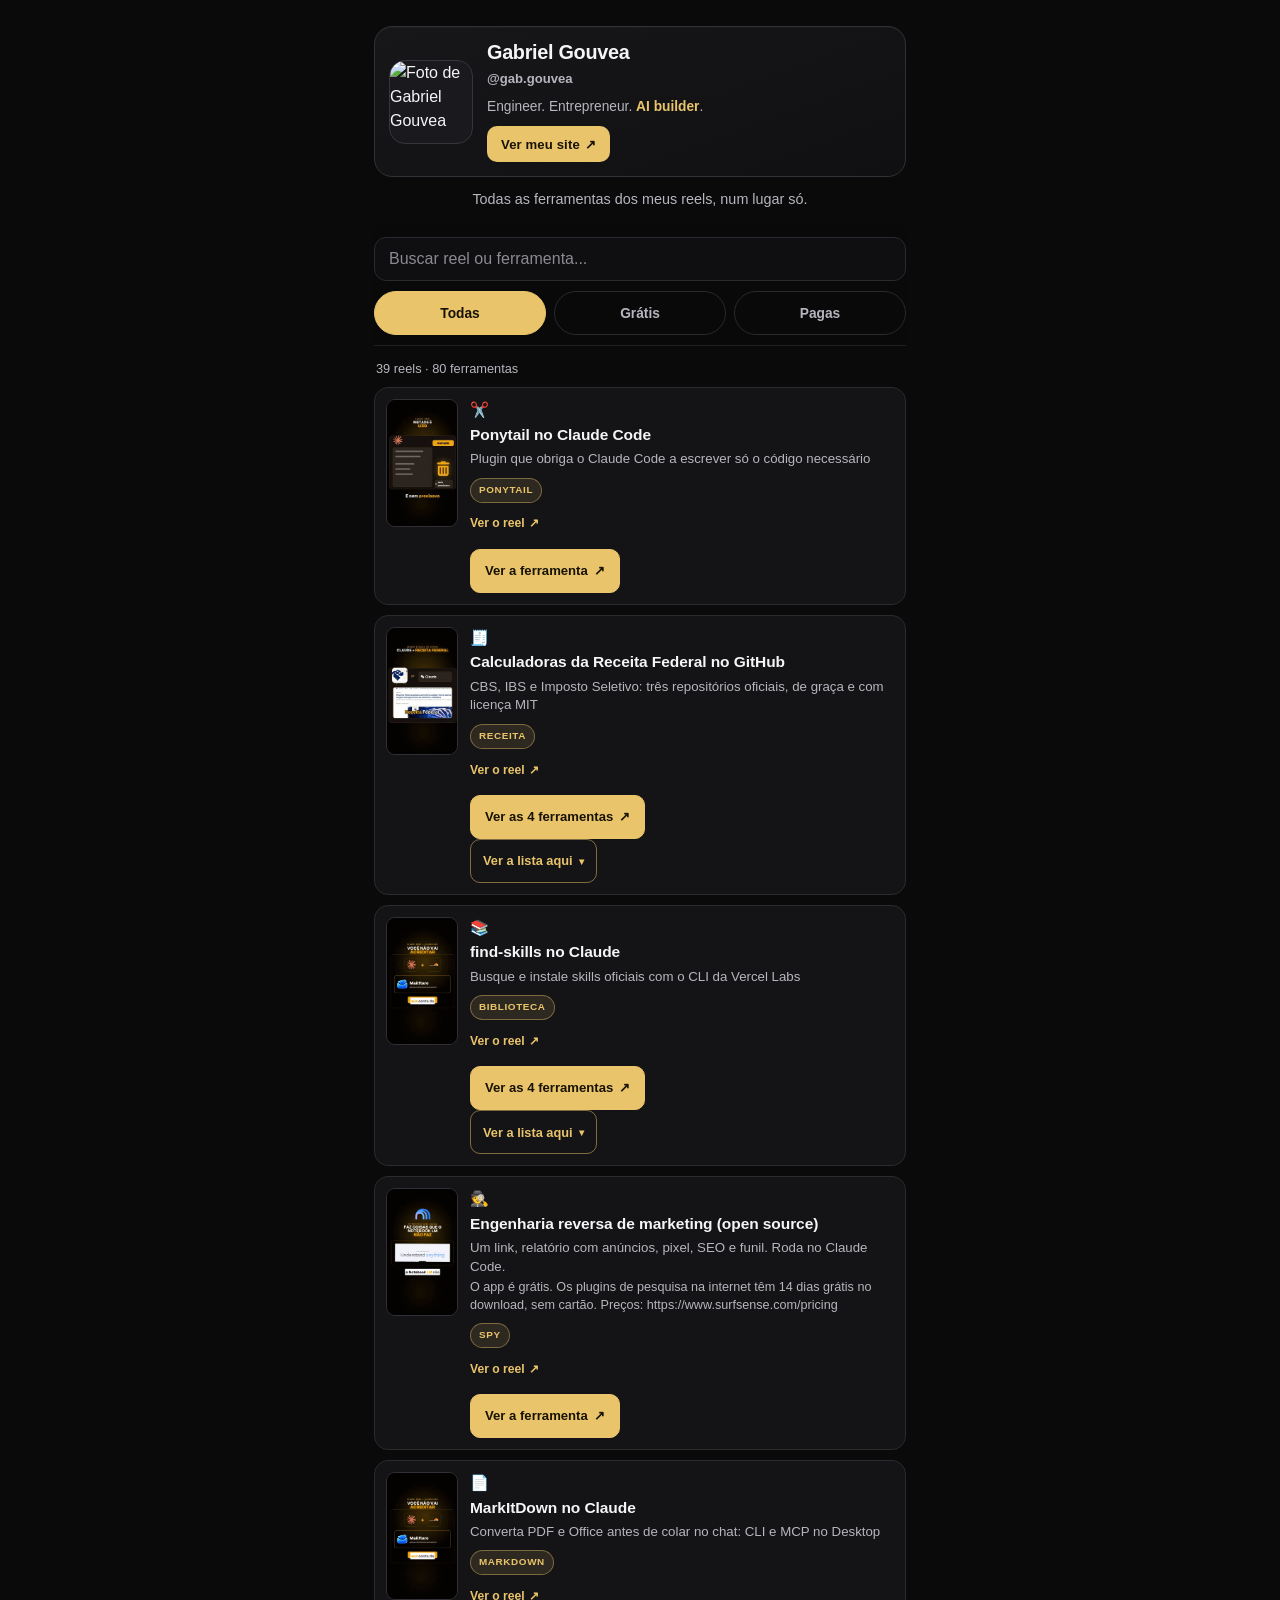
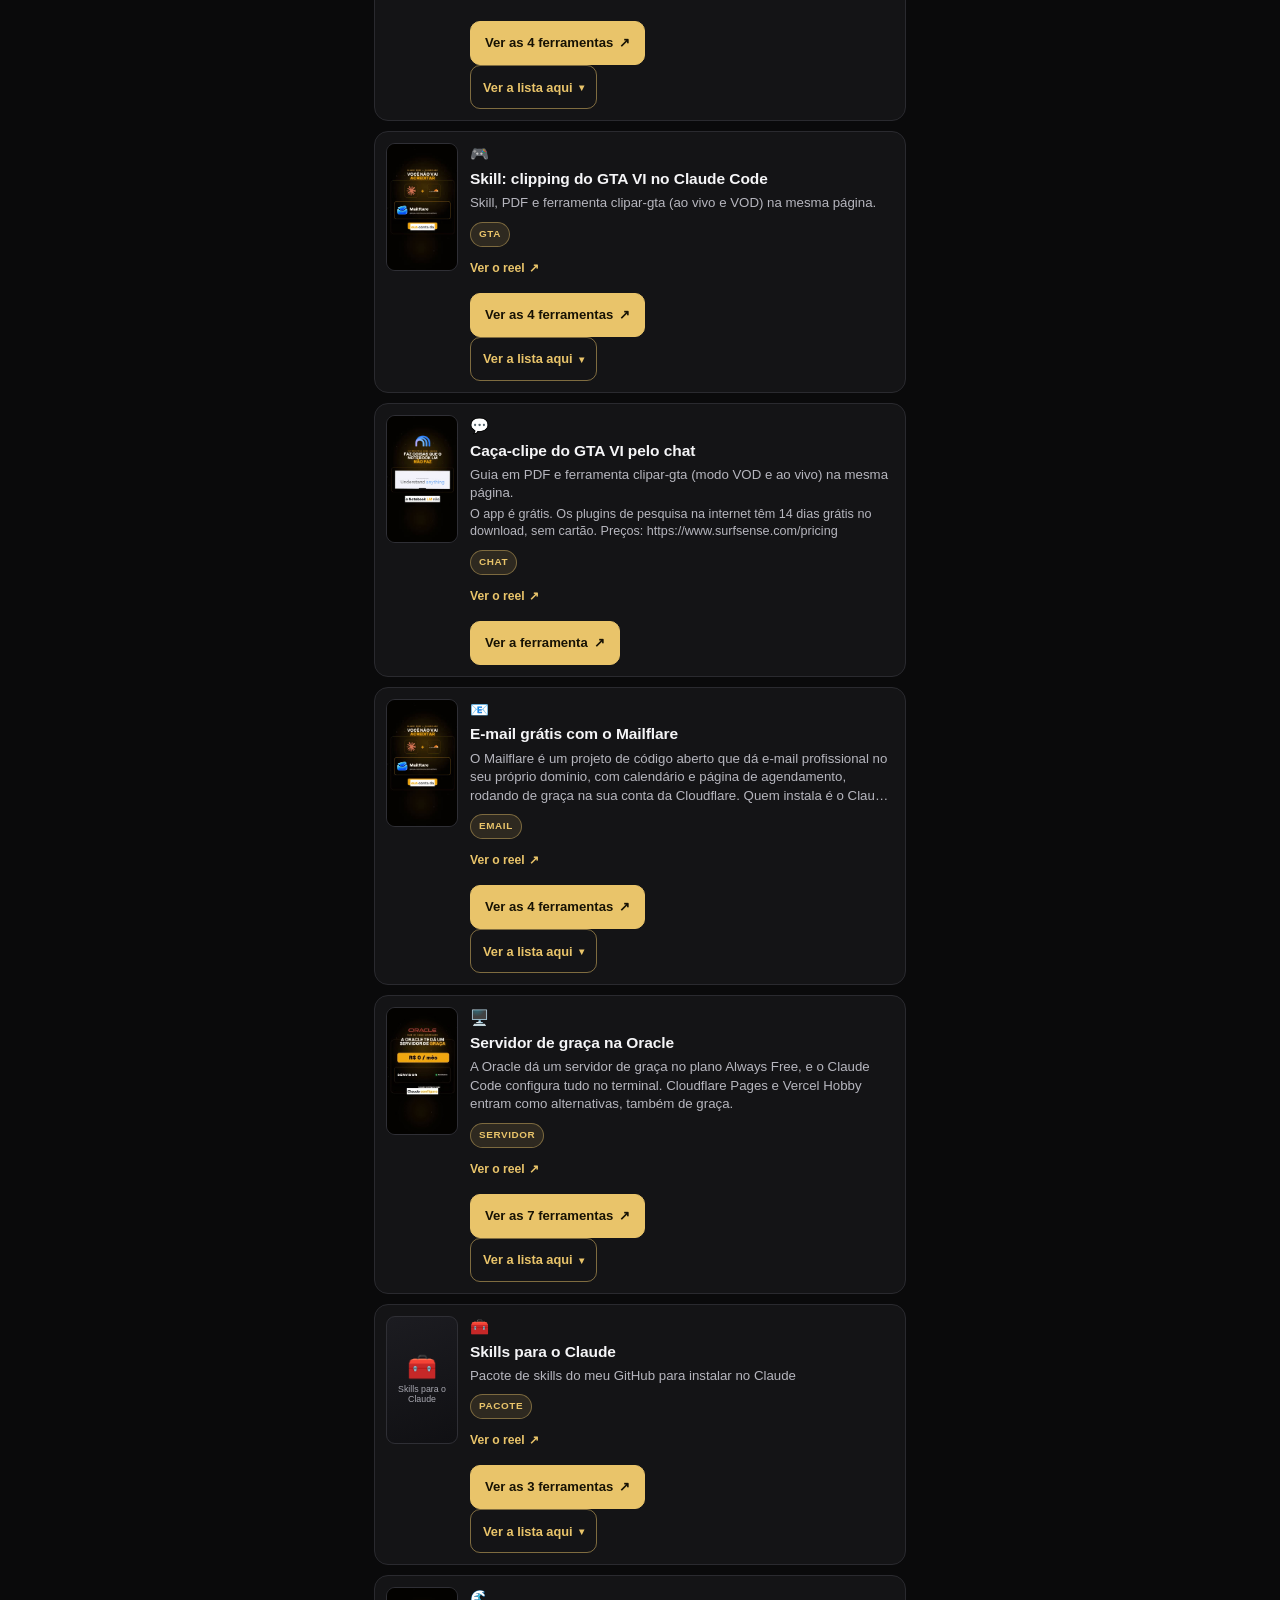
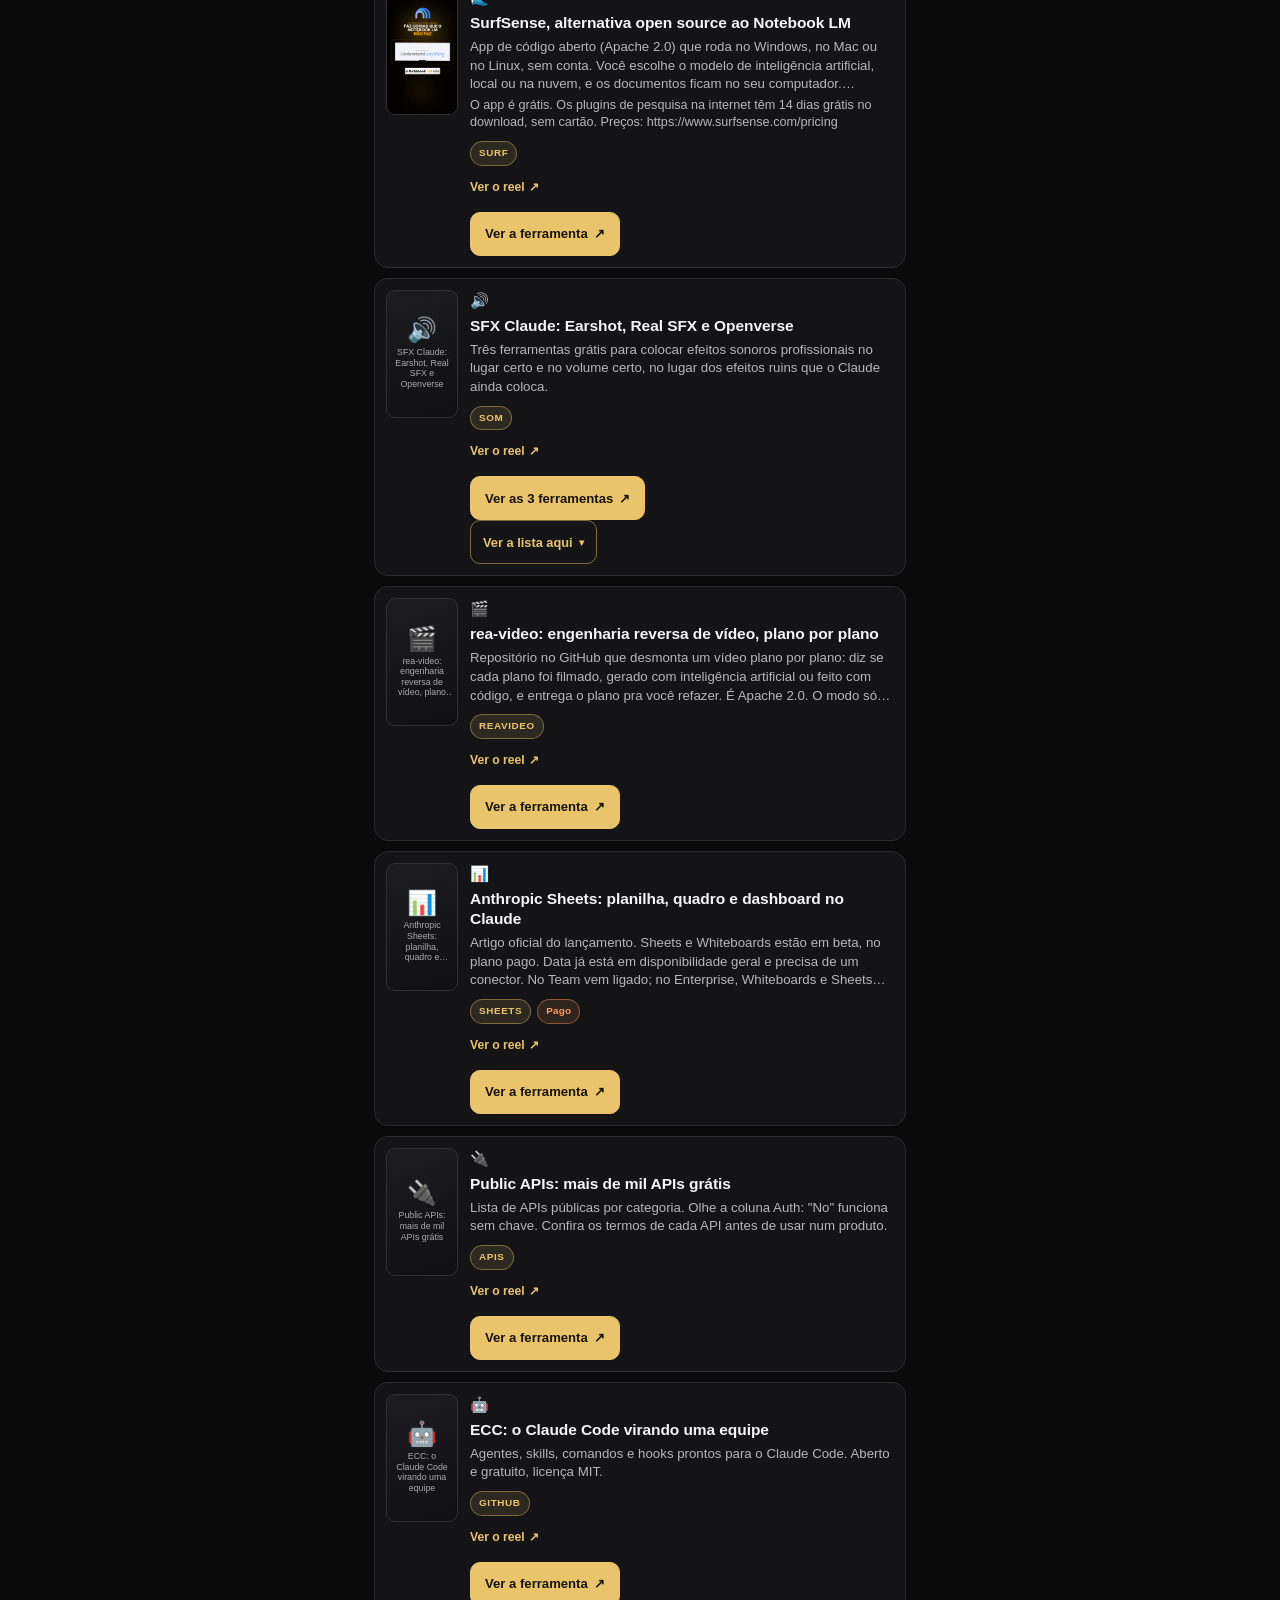
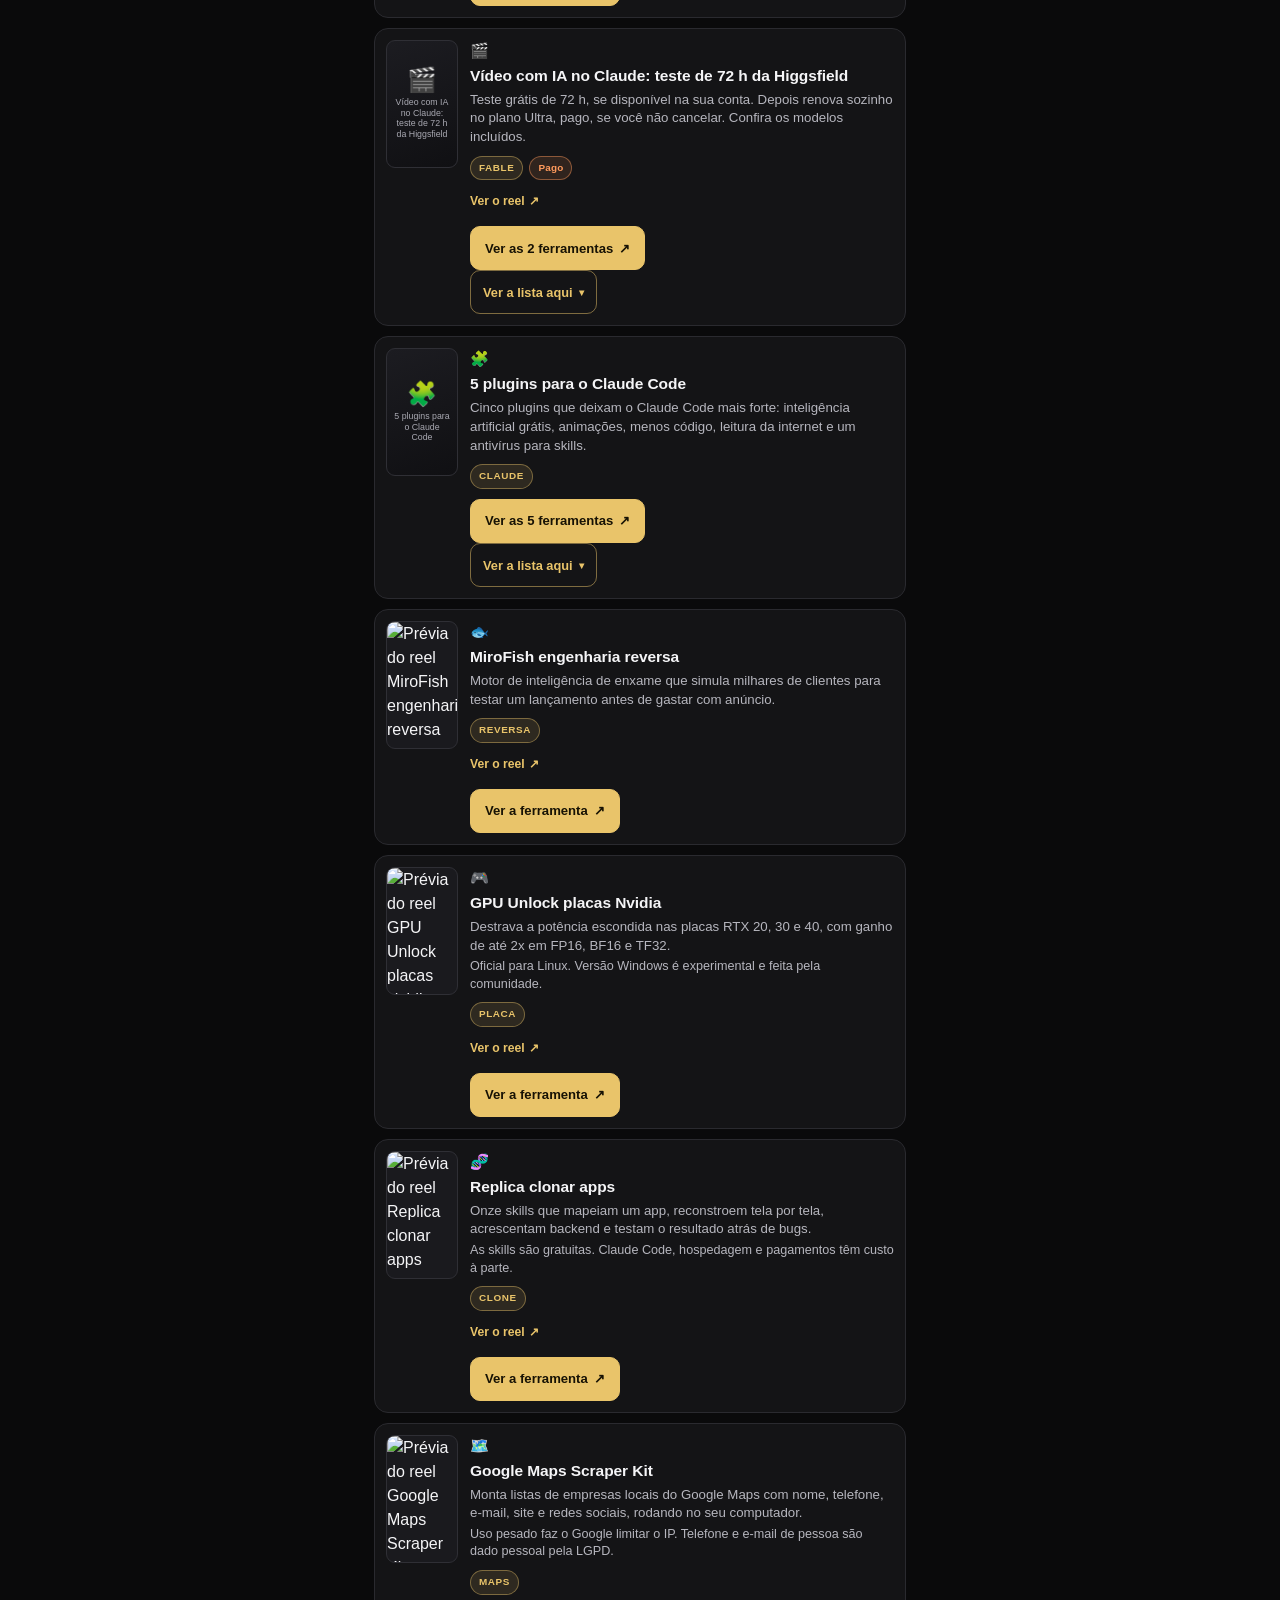
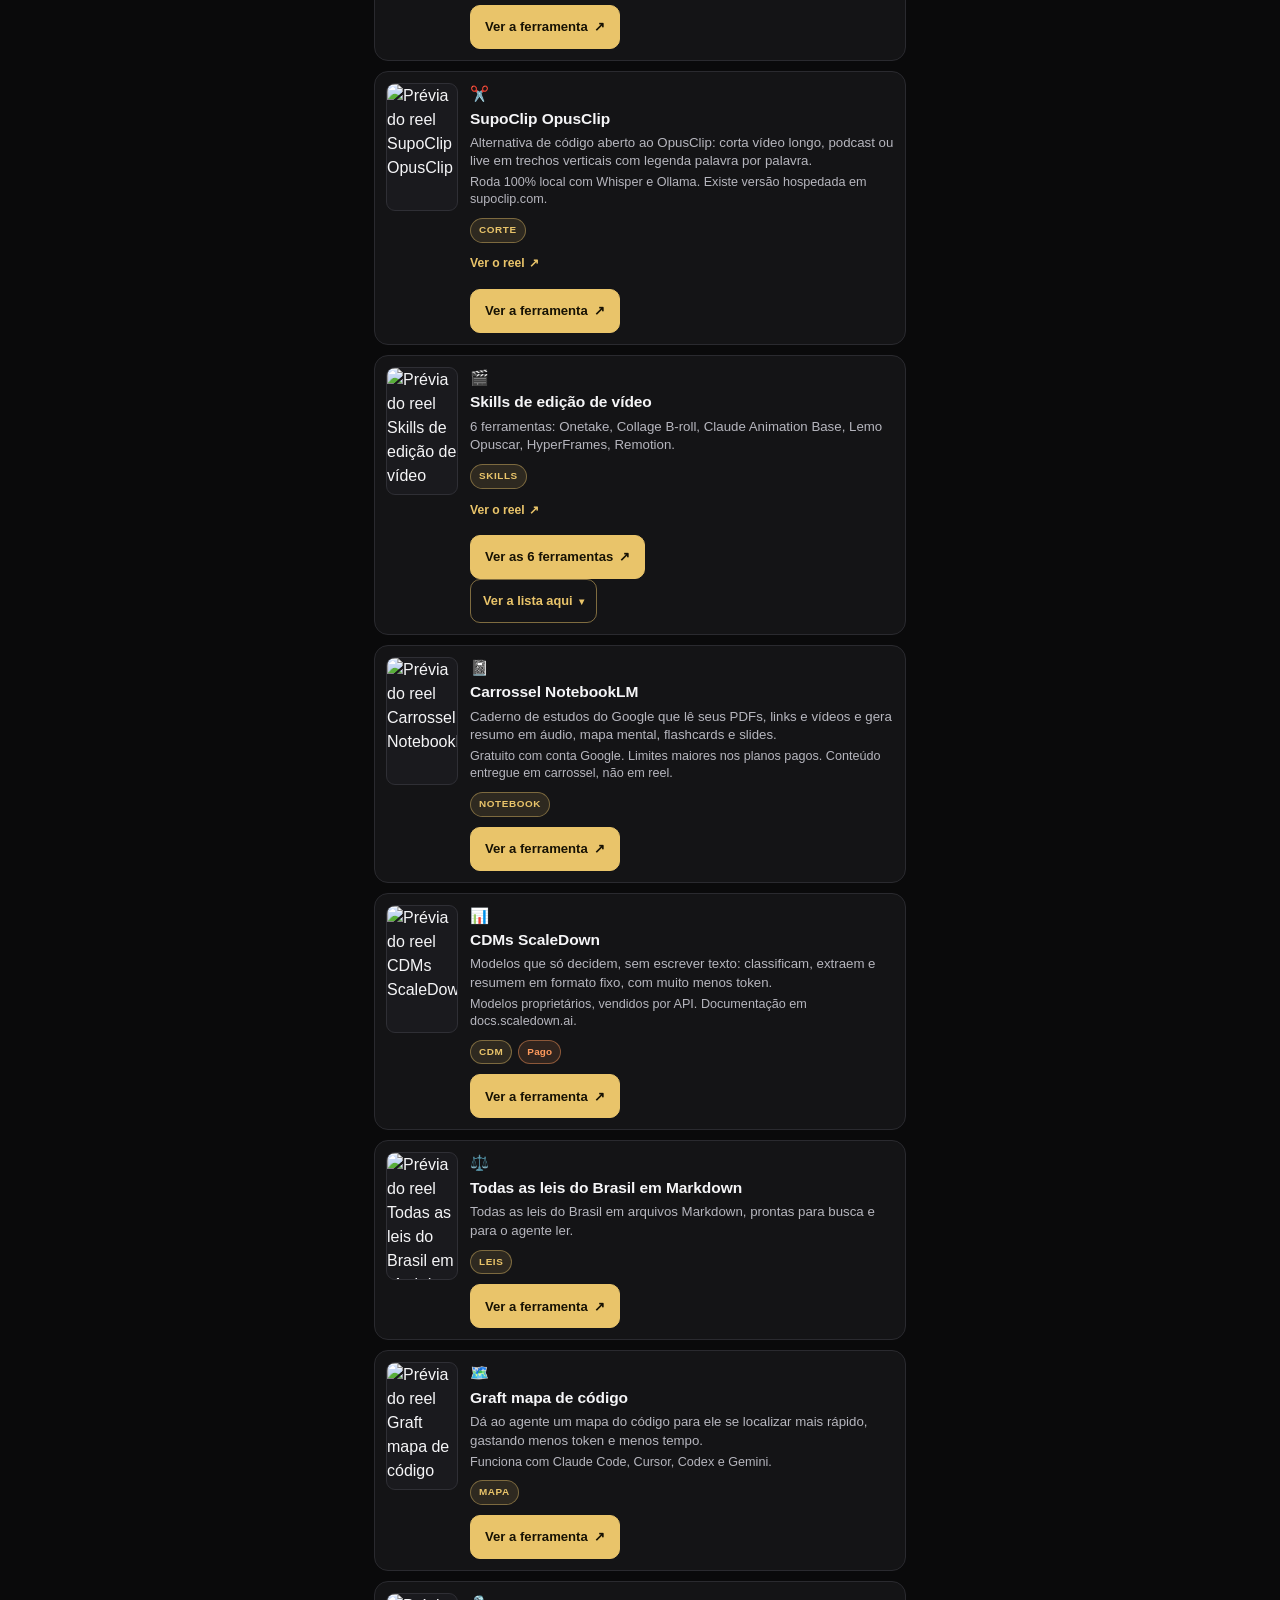
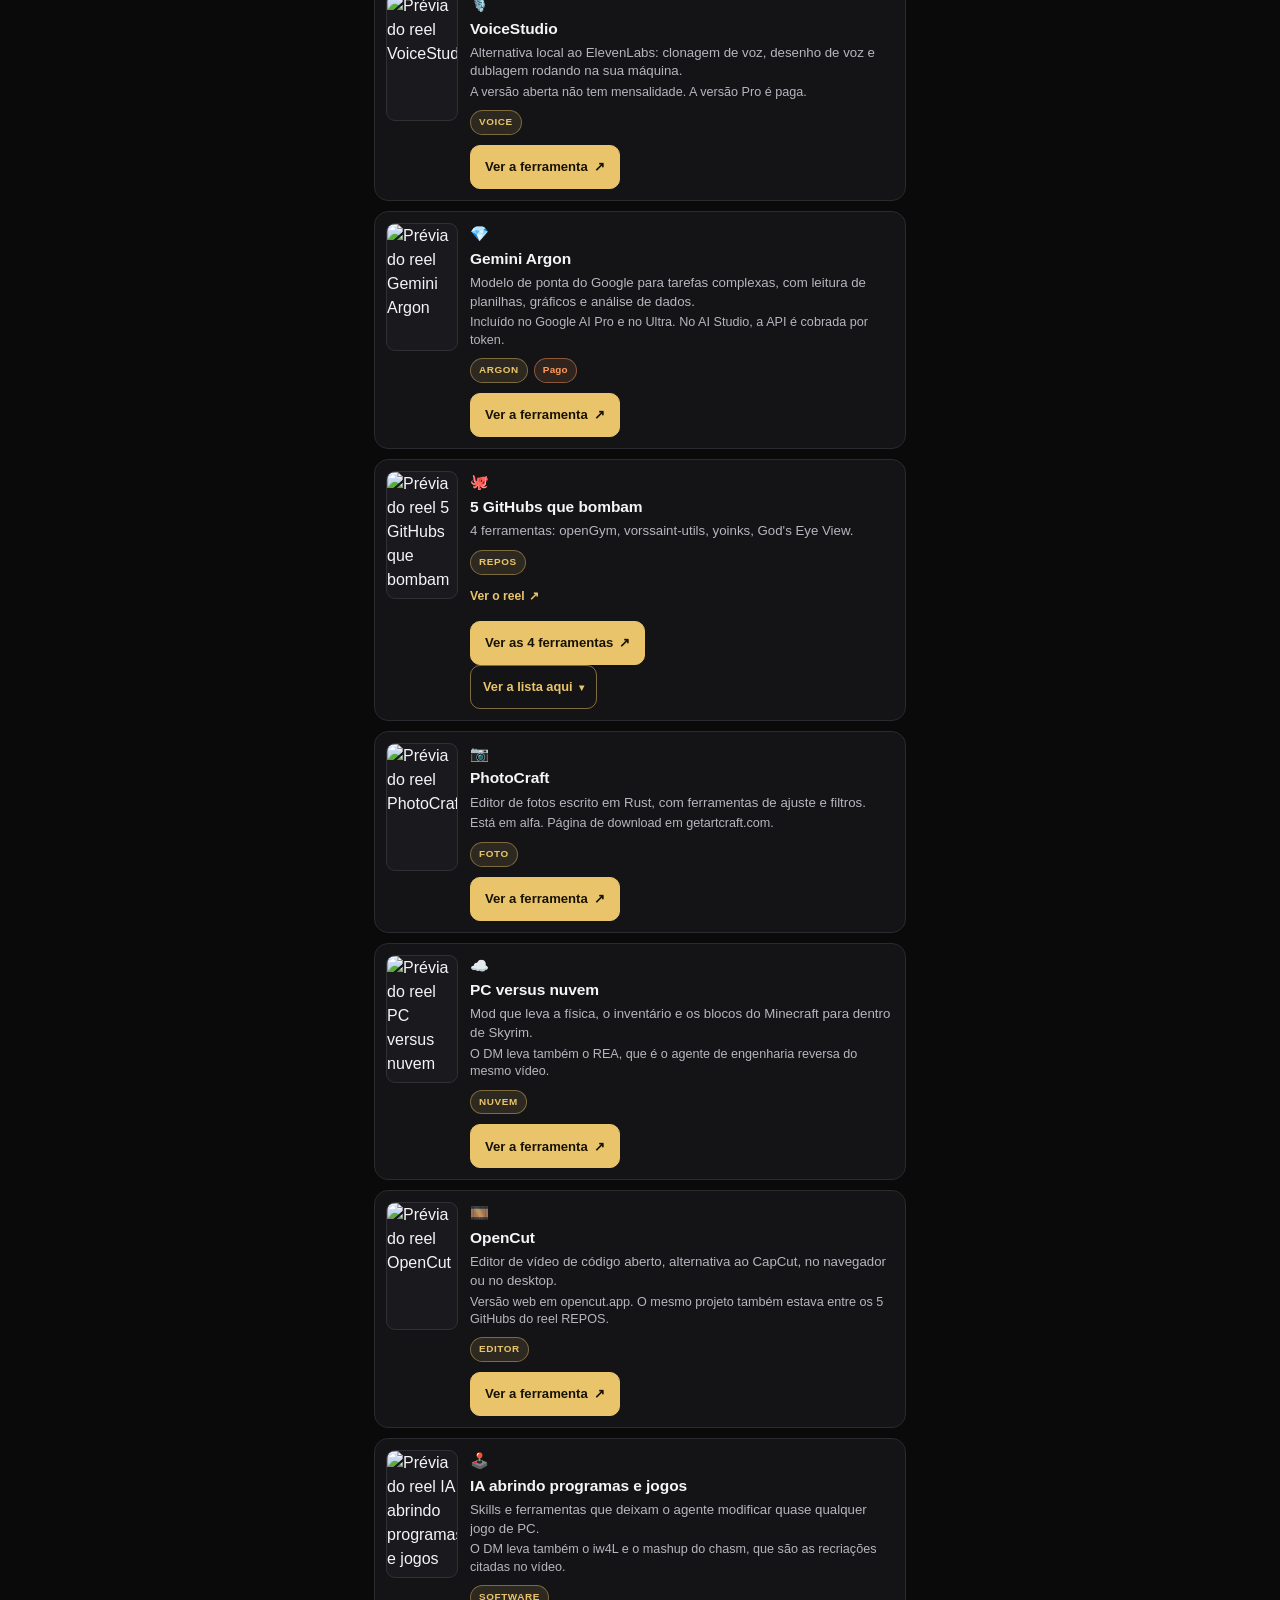
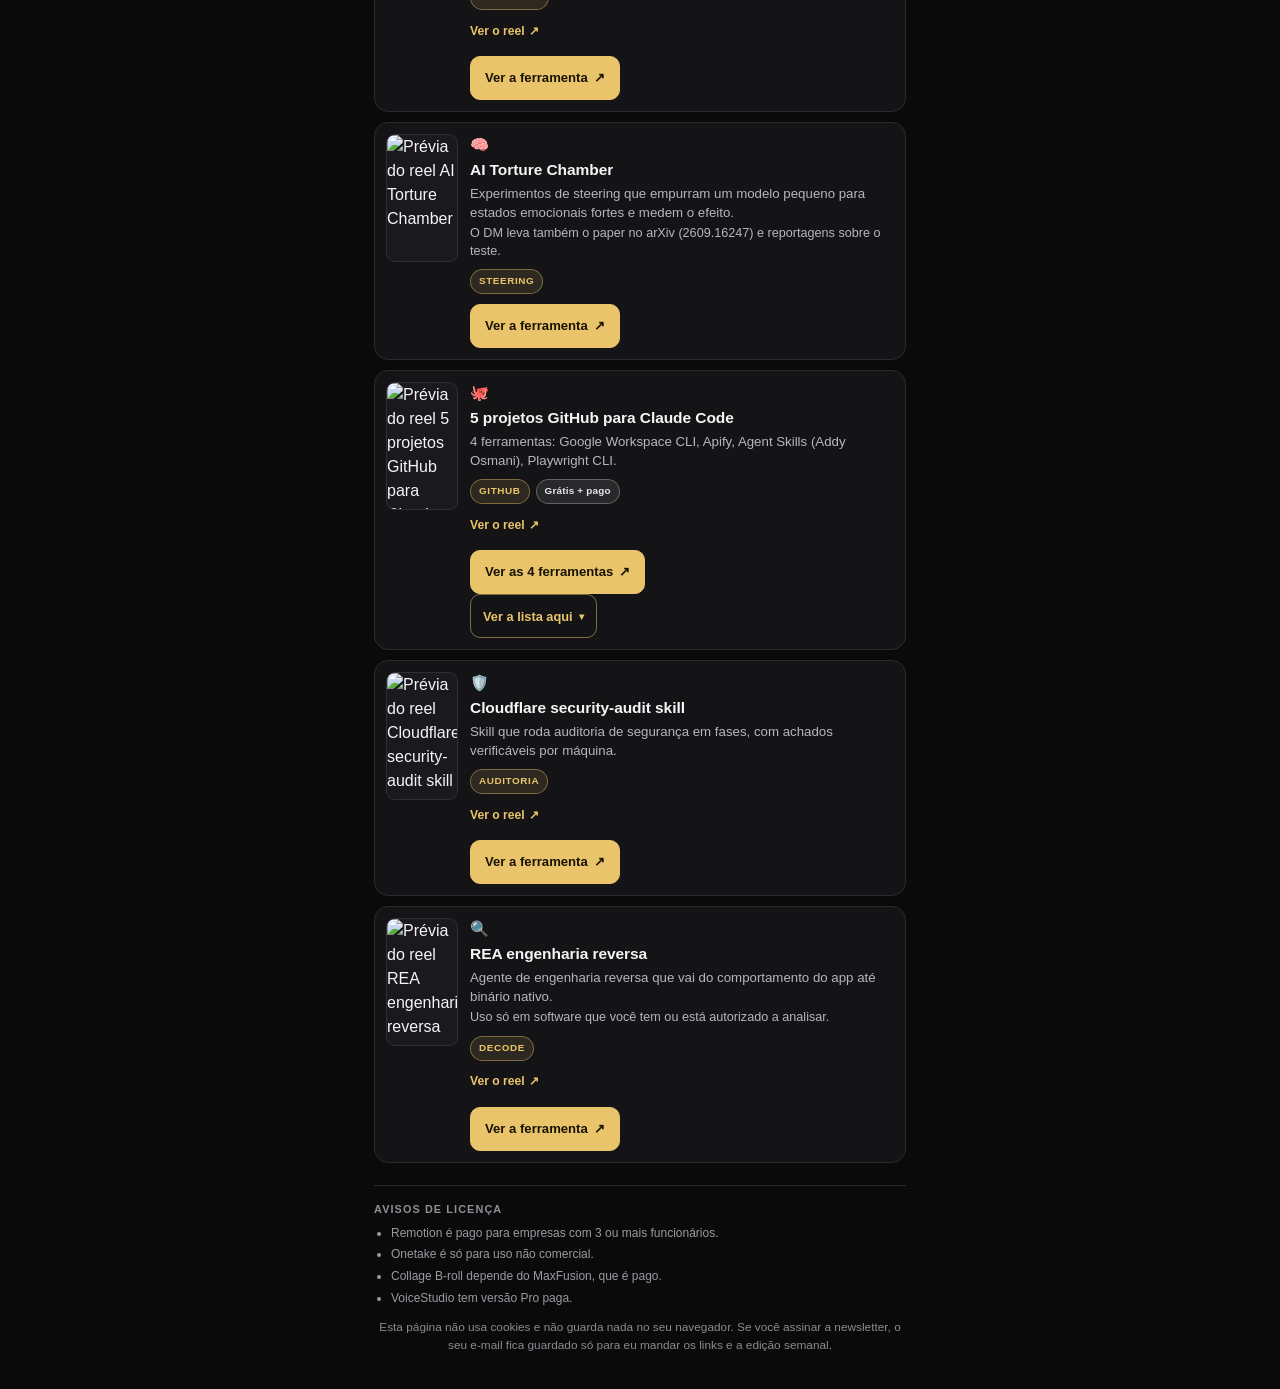
==== commit 2822c52a: "Cards dos reels Ponytail (CTA PONYTAIL) e calculadoras da Receita Federal (CTA RECEITA)" ====
--- a/index.html
+++ b/index.html
@@ -200,9 +200,109 @@
     </div>
   </div>
 
-  <p class="contador" id="contador" aria-live="polite">37 reels &middot; 75 ferramentas</p>
+  <p class="contador" id="contador" aria-live="polite">39 reels &middot; 80 ferramentas</p>
 
   <main class="lista" id="lista">
+      <article data-producao="20261122-ponytail" class="card" id="reel-38" data-tipo="gratis" data-busca="ponytail no claude code plugin que obriga o claude code a escrever so o codigo necessario dietrichgebert/ponytail ponytail.dev">
+        <img class="thumb" src="assets/thumb/33.jpg" width="72" height="128" loading="lazy" decoding="async" alt="Prévia do reel Ponytail no Claude Code">
+        <div class="info">
+          <p class="meta"><span class="ico" aria-hidden="true">✂️</span></p>
+          <h2 class="titulo">Ponytail no Claude Code</h2>
+          <p class="desc">Plugin que obriga o Claude Code a escrever só o código necessário</p>
+          <div class="foot"><span class="badge cta">PONYTAIL</span></div>
+          <p class="reel-url"><a href="https://www.instagram.com/reel/DgB2gB3gfsA/" target="_blank" rel="noopener noreferrer" aria-label="Ver o reel Ponytail no Claude Code no Instagram (nova aba)">Ver o reel<span aria-hidden="true">&#8599;</span></a></p>
+<div class="acoes"><a class="acao js-painel" href="https://github.com/DietrichGebert/ponytail" target="_blank" rel="noopener noreferrer" aria-expanded="false" aria-controls="reel-38-painel" aria-label="Ver a ferramenta do reel Ponytail no Claude Code (nova aba)">Ver a ferramenta<span aria-hidden="true">&#8599;</span></a></div>
+        </div>
+        <div class="painel" id="reel-38-painel" role="group" aria-labelledby="reel-38-painel-t" data-doc="https://github.com/DietrichGebert/ponytail" data-reel="22/11 - Ponytail no Claude Code" data-ferramenta="Ponytail" hidden>
+          <p class="painel-h" id="reel-38-painel-t">Newsletter de intelig&ecirc;ncia artificial</p>
+          <p class="painel-p">Toda semana, as maiores novidades. Sem spam.</p>
+          <form class="painel-form" novalidate>
+            <label class="painel-label" for="reel-38-painel-email">Seu e-mail</label>
+            <input class="painel-input" id="reel-38-painel-email" name="email" type="email" inputmode="email"
+                   autocomplete="email" placeholder="voce@email.com" required
+                   aria-describedby="reel-38-painel-err">
+            <label class="painel-label painel-label-2" for="reel-38-painel-zap">Seu WhatsApp</label>
+            <input class="painel-input" id="reel-38-painel-zap" name="whatsapp" type="tel" inputmode="tel"
+                   autocomplete="tel" placeholder="55 11 91234-5678" required
+                   aria-describedby="reel-38-painel-err">
+            <label class="painel-label painel-label-2" for="reel-38-painel-nome">Seu nome <span class="opc">(opcional)</span></label>
+            <input class="painel-input" id="reel-38-painel-nome" name="nome" type="text"
+                   autocomplete="name" placeholder="Como posso te chamar" maxlength="60">
+            <p class="painel-erro" id="reel-38-painel-err" role="alert" hidden></p>
+            <div class="painel-botoes">
+              <button class="btn primario" type="submit">Quero receber</button>
+              <a class="btn secundario" href="https://github.com/DietrichGebert/ponytail" target="_blank" rel="noopener noreferrer"
+                 aria-label="Pular a inscri&ccedil;&atilde;o e abrir o link (nova aba)">S&oacute; quero o link</a>
+            </div>
+          </form>
+        </div>
+      </article>
+      <article data-producao="20261121-calculadoras-receita" class="card multi" id="reel-39" data-tipo="gratis" data-busca="calculadoras da receita federal no github cbs ibs imposto seletivo tres repositorios oficiais gratis e com licenca mit guia regime regular simples nacional gerador danfse">
+        <img class="thumb" src="assets/thumb/34.jpg" width="72" height="128" loading="lazy" decoding="async" alt="Prévia do reel Calculadoras da Receita Federal no GitHub">
+        <div class="info">
+          <p class="meta"><span class="ico" aria-hidden="true">🧾</span></p>
+          <h2 class="titulo">Calculadoras da Receita Federal no GitHub</h2>
+          <p class="desc">CBS, IBS e Imposto Seletivo: três repositórios oficiais, de graça e com licença MIT</p>
+          <div class="foot"><span class="badge cta">RECEITA</span></div>
+          <p class="reel-url"><a href="https://www.instagram.com/reel/Df_LtFQjija/" target="_blank" rel="noopener noreferrer" aria-label="Ver o reel Calculadoras da Receita Federal no GitHub no Instagram (nova aba)">Ver o reel<span aria-hidden="true">&#8599;</span></a></p>
+<div class="acoes"><a class="acao js-painel" href="https://docs.google.com/document/d/1_-t7Gzo4liyrf0eJzVNUprAoX-gStZGqoM5z9pCs4Gg/edit?usp=sharing" target="_blank" rel="noopener noreferrer" aria-expanded="false" aria-controls="reel-39-painel" aria-label="Ver as 4 ferramentas do reel Calculadoras da Receita Federal no GitHub (nova aba)">Ver as 4 ferramentas<span aria-hidden="true">&#8599;</span></a></div>
+          <button class="ver" type="button" aria-expanded="false" aria-controls="reel-39-lista"
+                  data-rotulo="Ver a lista aqui" data-aberto="Fechar lista">
+            Ver a lista aqui<span class="chev" aria-hidden="true">&#9662;</span></button>
+        </div>
+        <div class="painel" id="reel-39-painel" role="group" aria-labelledby="reel-39-painel-t" data-doc="https://docs.google.com/document/d/1_-t7Gzo4liyrf0eJzVNUprAoX-gStZGqoM5z9pCs4Gg/edit?usp=sharing" data-reel="21/11 - Calculadoras da Receita Federal no GitHub" data-ferramenta="" hidden>
+          <p class="painel-h" id="reel-39-painel-t">Newsletter de intelig&ecirc;ncia artificial</p>
+          <p class="painel-p">Toda semana, as maiores novidades. Sem spam.</p>
+          <form class="painel-form" novalidate>
+            <label class="painel-label" for="reel-39-painel-email">Seu e-mail</label>
+            <input class="painel-input" id="reel-39-painel-email" name="email" type="email" inputmode="email"
+                   autocomplete="email" placeholder="voce@email.com" required
+                   aria-describedby="reel-39-painel-err">
+            <label class="painel-label painel-label-2" for="reel-39-painel-zap">Seu WhatsApp</label>
+            <input class="painel-input" id="reel-39-painel-zap" name="whatsapp" type="tel" inputmode="tel"
+                   autocomplete="tel" placeholder="55 11 91234-5678" required
+                   aria-describedby="reel-39-painel-err">
+            <label class="painel-label painel-label-2" for="reel-39-painel-nome">Seu nome <span class="opc">(opcional)</span></label>
+            <input class="painel-input" id="reel-39-painel-nome" name="nome" type="text"
+                   autocomplete="name" placeholder="Como posso te chamar" maxlength="60">
+            <p class="painel-erro" id="reel-39-painel-err" role="alert" hidden></p>
+            <div class="painel-botoes">
+              <button class="btn primario" type="submit">Quero receber</button>
+              <a class="btn secundario" href="https://docs.google.com/document/d/1_-t7Gzo4liyrf0eJzVNUprAoX-gStZGqoM5z9pCs4Gg/edit?usp=sharing" target="_blank" rel="noopener noreferrer"
+                 aria-label="Pular a inscri&ccedil;&atilde;o e abrir o link (nova aba)">S&oacute; quero os links</a>
+            </div>
+          </form>
+        </div>
+        <div class="detalhe" id="reel-39-lista" hidden>
+          <ul class="sublista">
+            <li>
+              <p class="li-nome">Guia com os três repositórios</p>
+              <p class="li-desc">Documento com o passo a passo e os links oficiais</p>
+              <a class="li-link" href="https://docs.google.com/document/d/1_-t7Gzo4liyrf0eJzVNUprAoX-gStZGqoM5z9pCs4Gg/edit?usp=sharing" target="_blank" rel="noopener noreferrer"
+                 aria-label="Abrir Guia com os três repositórios (nova aba)">Abrir<span aria-hidden="true">&#8599;</span></a>
+            </li>
+            <li>
+              <p class="li-nome">Regime regular</p>
+              <p class="li-desc">Calculadora oficial de CBS, IBS e Imposto Seletivo (Java, licença MIT)</p>
+              <a class="li-link" href="https://github.com/ReceitaFederal/calculadora-rtc-regime-regular" target="_blank" rel="noopener noreferrer"
+                 aria-label="Abrir Regime regular (nova aba)">Abrir<span aria-hidden="true">&#8599;</span></a>
+            </li>
+            <li>
+              <p class="li-nome">Simples Nacional</p>
+              <p class="li-desc">Calculadora oficial de CBS e IBS para o Simples (Java, licença MIT)</p>
+              <a class="li-link" href="https://github.com/ReceitaFederal/calculadora-rtc-simples-nacional" target="_blank" rel="noopener noreferrer"
+                 aria-label="Abrir Simples Nacional (nova aba)">Abrir<span aria-hidden="true">&#8599;</span></a>
+            </li>
+            <li>
+              <p class="li-nome">Gerador do DANFSe</p>
+              <p class="li-desc">Gera o PDF do documento auxiliar da NFS-e a partir do XML (Go, licença MIT)</p>
+              <a class="li-link" href="https://github.com/ReceitaFederal/calculadora-rtc-gerador-danfse" target="_blank" rel="noopener noreferrer"
+                 aria-label="Abrir Gerador do DANFSe (nova aba)">Abrir<span aria-hidden="true">&#8599;</span></a>
+            </li>
+          </ul>
+          <p class="li-desc"><strong>Licen&ccedil;as e observa&ccedil;&otilde;es:</strong></p><ul class="sublista"><li>Os três repositórios são da organização <a href="https://github.com/ReceitaFederal" target="_blank" rel="noopener noreferrer">ReceitaFederal</a>, licença MIT. Notícia oficial (16/11/2026): <a href="https://www.gov.br/receitafederal/pt-br/assuntos/noticias/2026/novembro/receita-federal-publica-primeiro-codigo-fonte-aberto-no-github-e-amplia-transparencia-da-reforma-tributaria" target="_blank" rel="noopener noreferrer">gov.br/receitafederal</a>. Isso não substitui o sistema de notas da empresa nem o contador.</li></ul>
+        </div>
+      </article>
       <article data-producao="20261118-vid-20261118-054753-896-bsl" class="card multi" id="reel-37" data-tipo="gratis" data-busca="find-skills no claude busque e instale skills oficiais com o cli da vercel labs passo a passo (markdown) copia desta producao: entrega/passo-a-passo-find-skills.md skills.sh find-skills pagina oficial da skill no diretorio vercel-labs/skills repositorio do cli e da find-skills agent skills (vercel) documentacao de instalacao">
         <img class="thumb" src="assets/thumb/32.jpg" width="72" height="128" loading="lazy" decoding="async" alt="Prévia do reel E-mail grátis com o Mailflare">
         <div class="info">
@@ -1892,7 +1992,7 @@
   var contador = document.getElementById('contador');
   var vazio = document.getElementById('vazio');
   var filtro = 'todas';
-  var TOTAL = 29, TOOLS = 47;
+  var TOTAL = 39, TOOLS = 80;
 
   function norm(s) {
     return s.normalize('NFD').replace(/[\u0300-\u036f]/g, '').toLowerCase().replace(/\s+/g, ' ').trim();
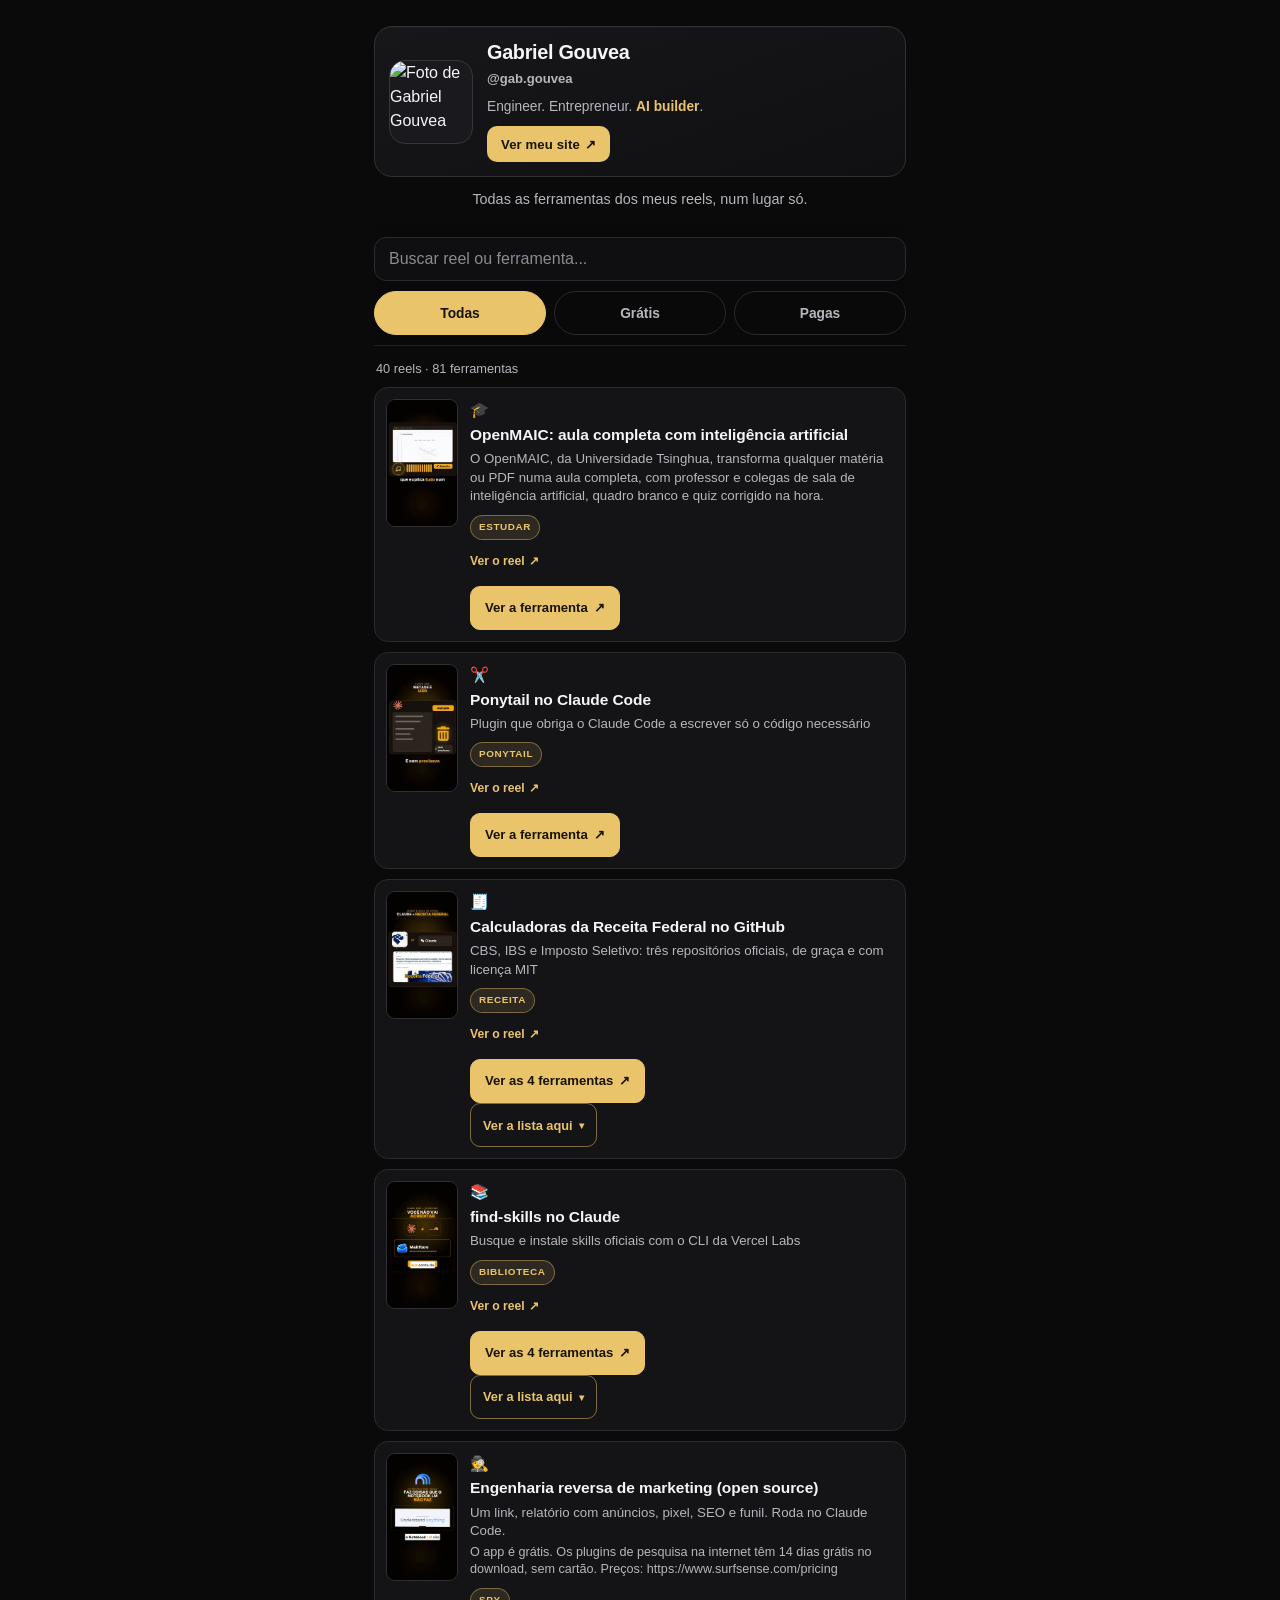
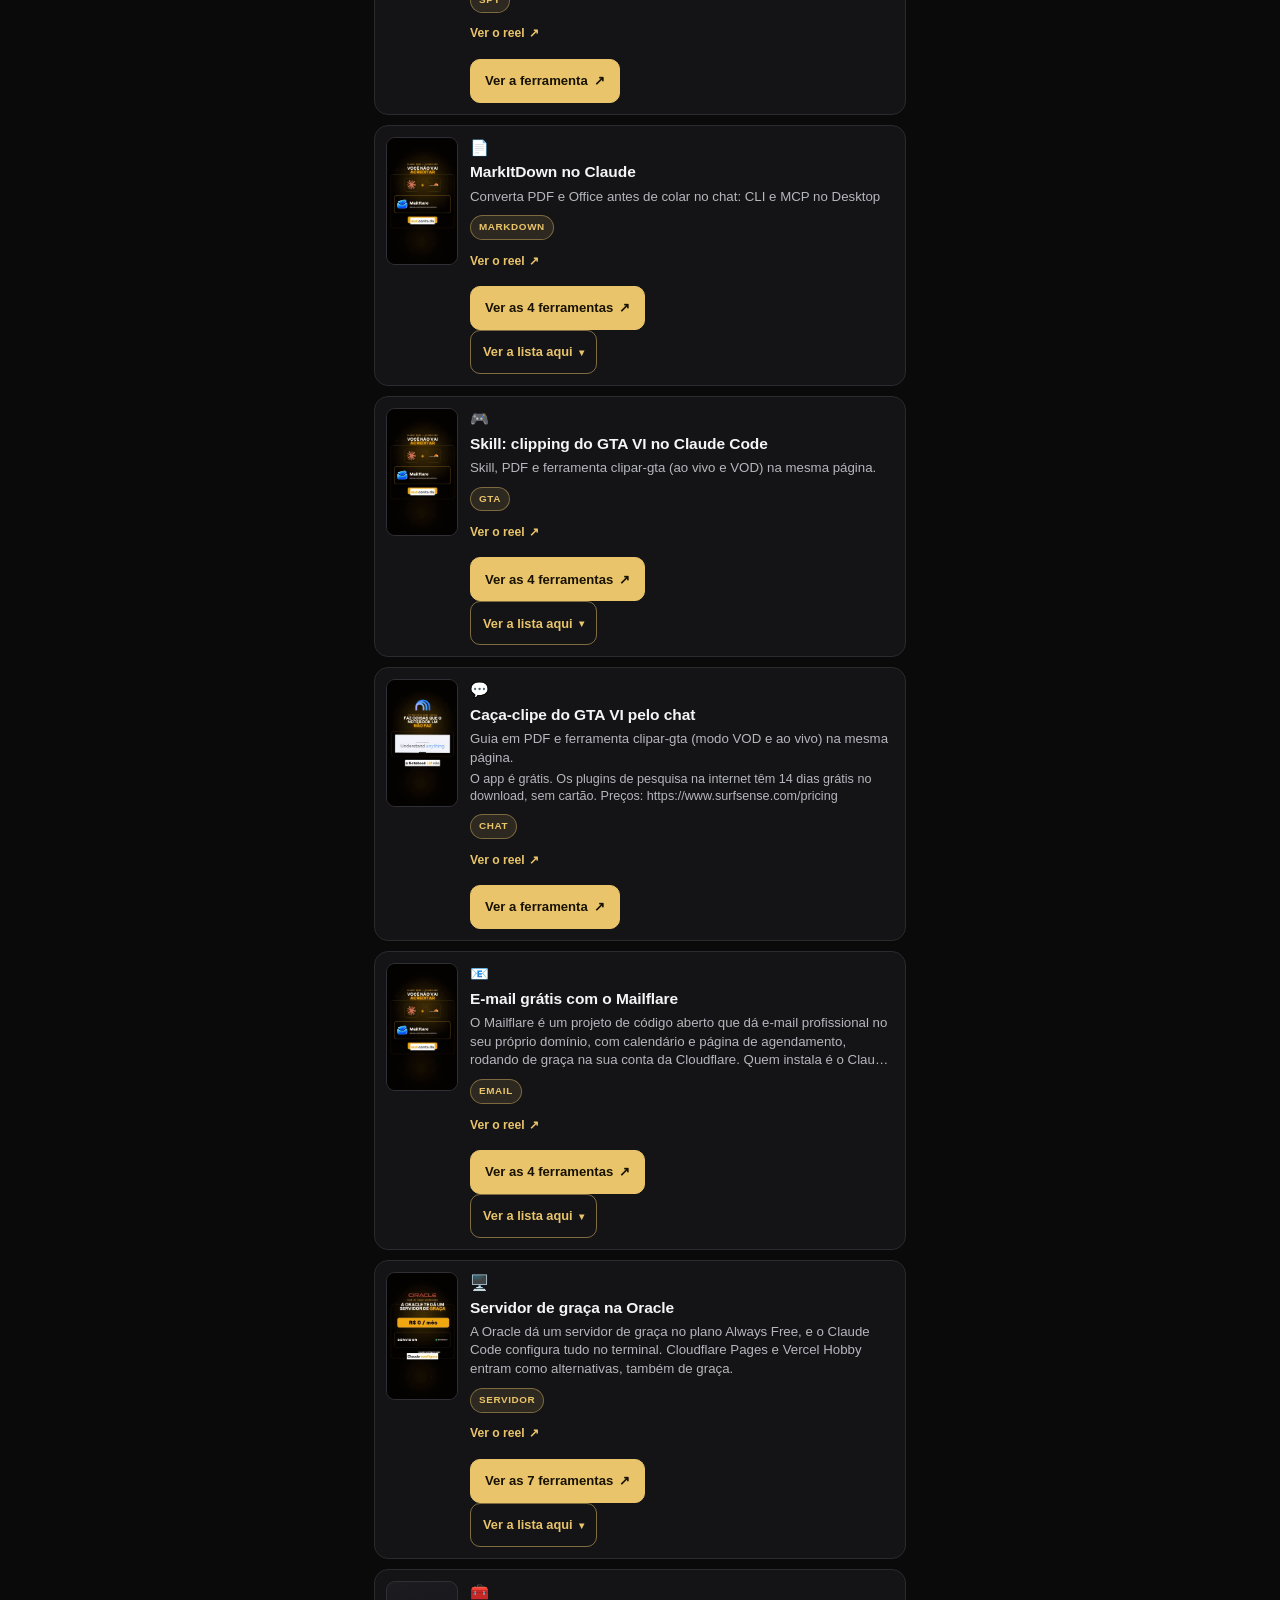
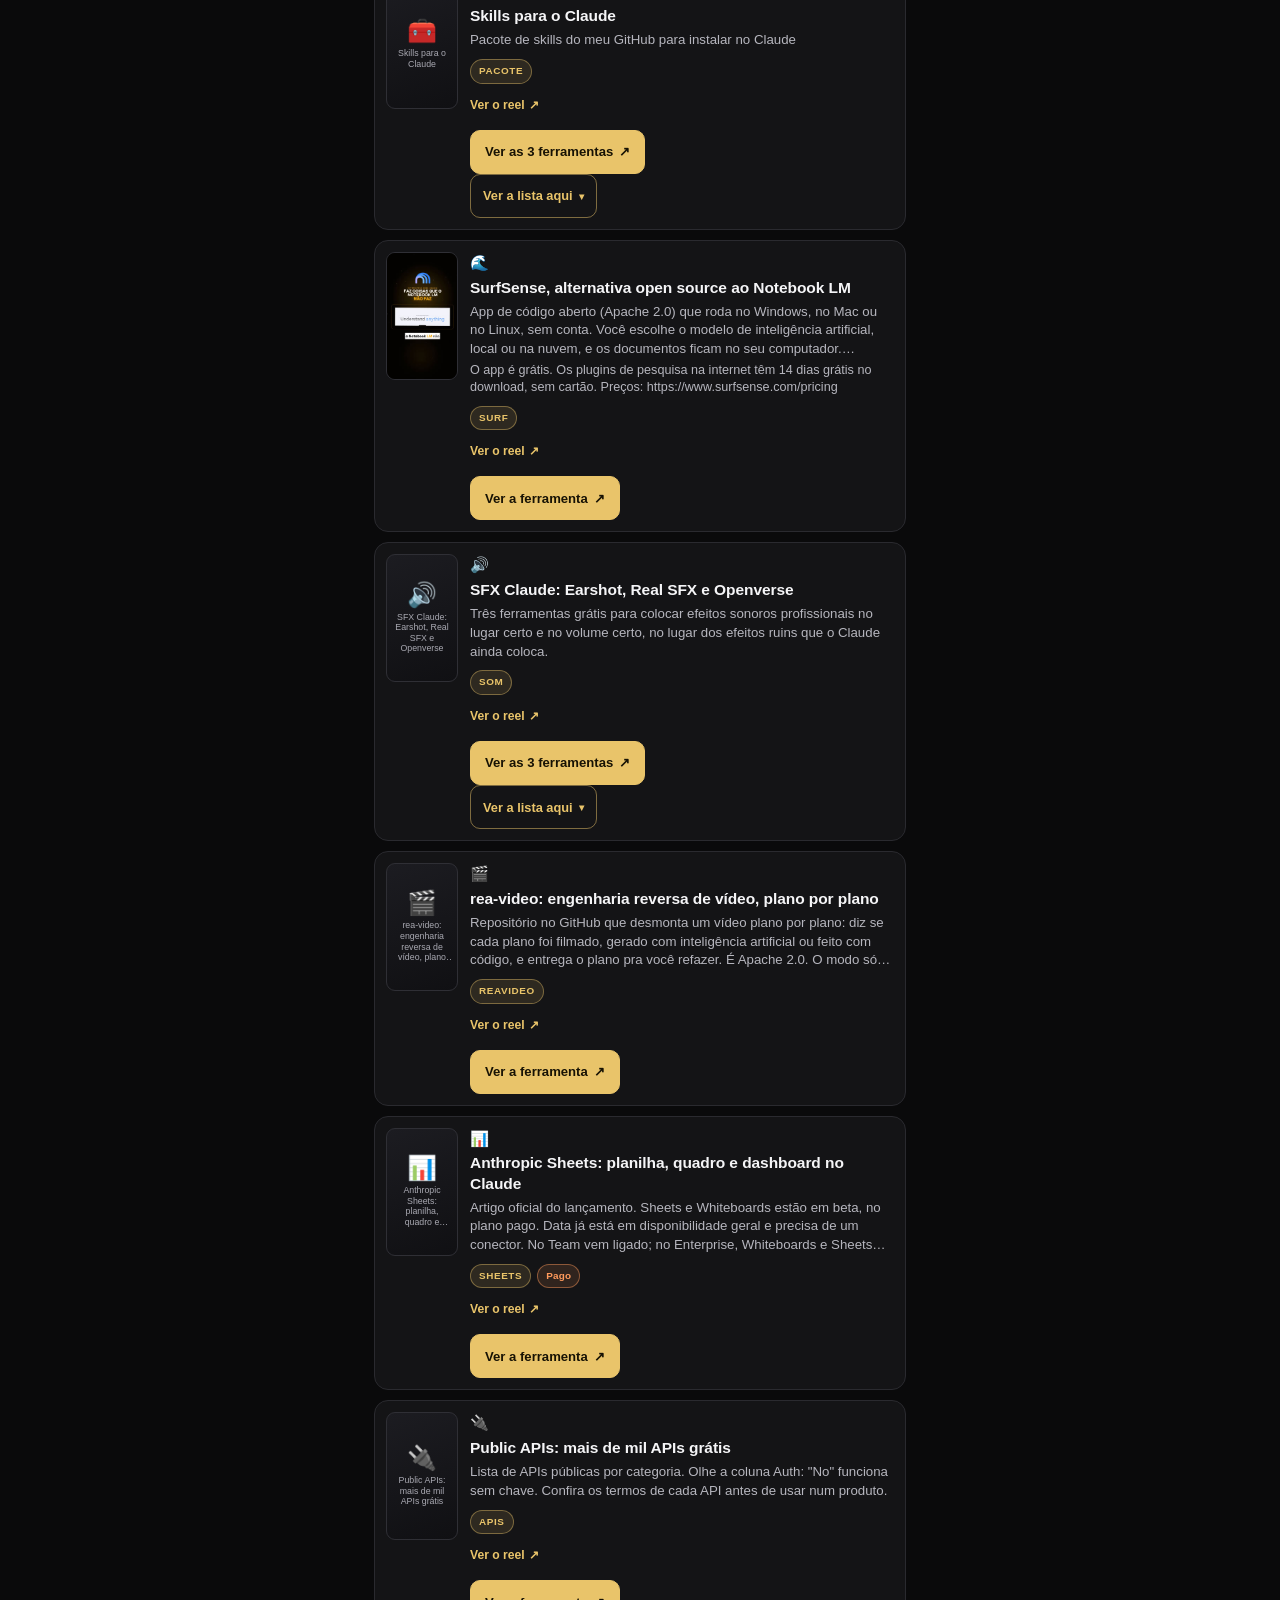
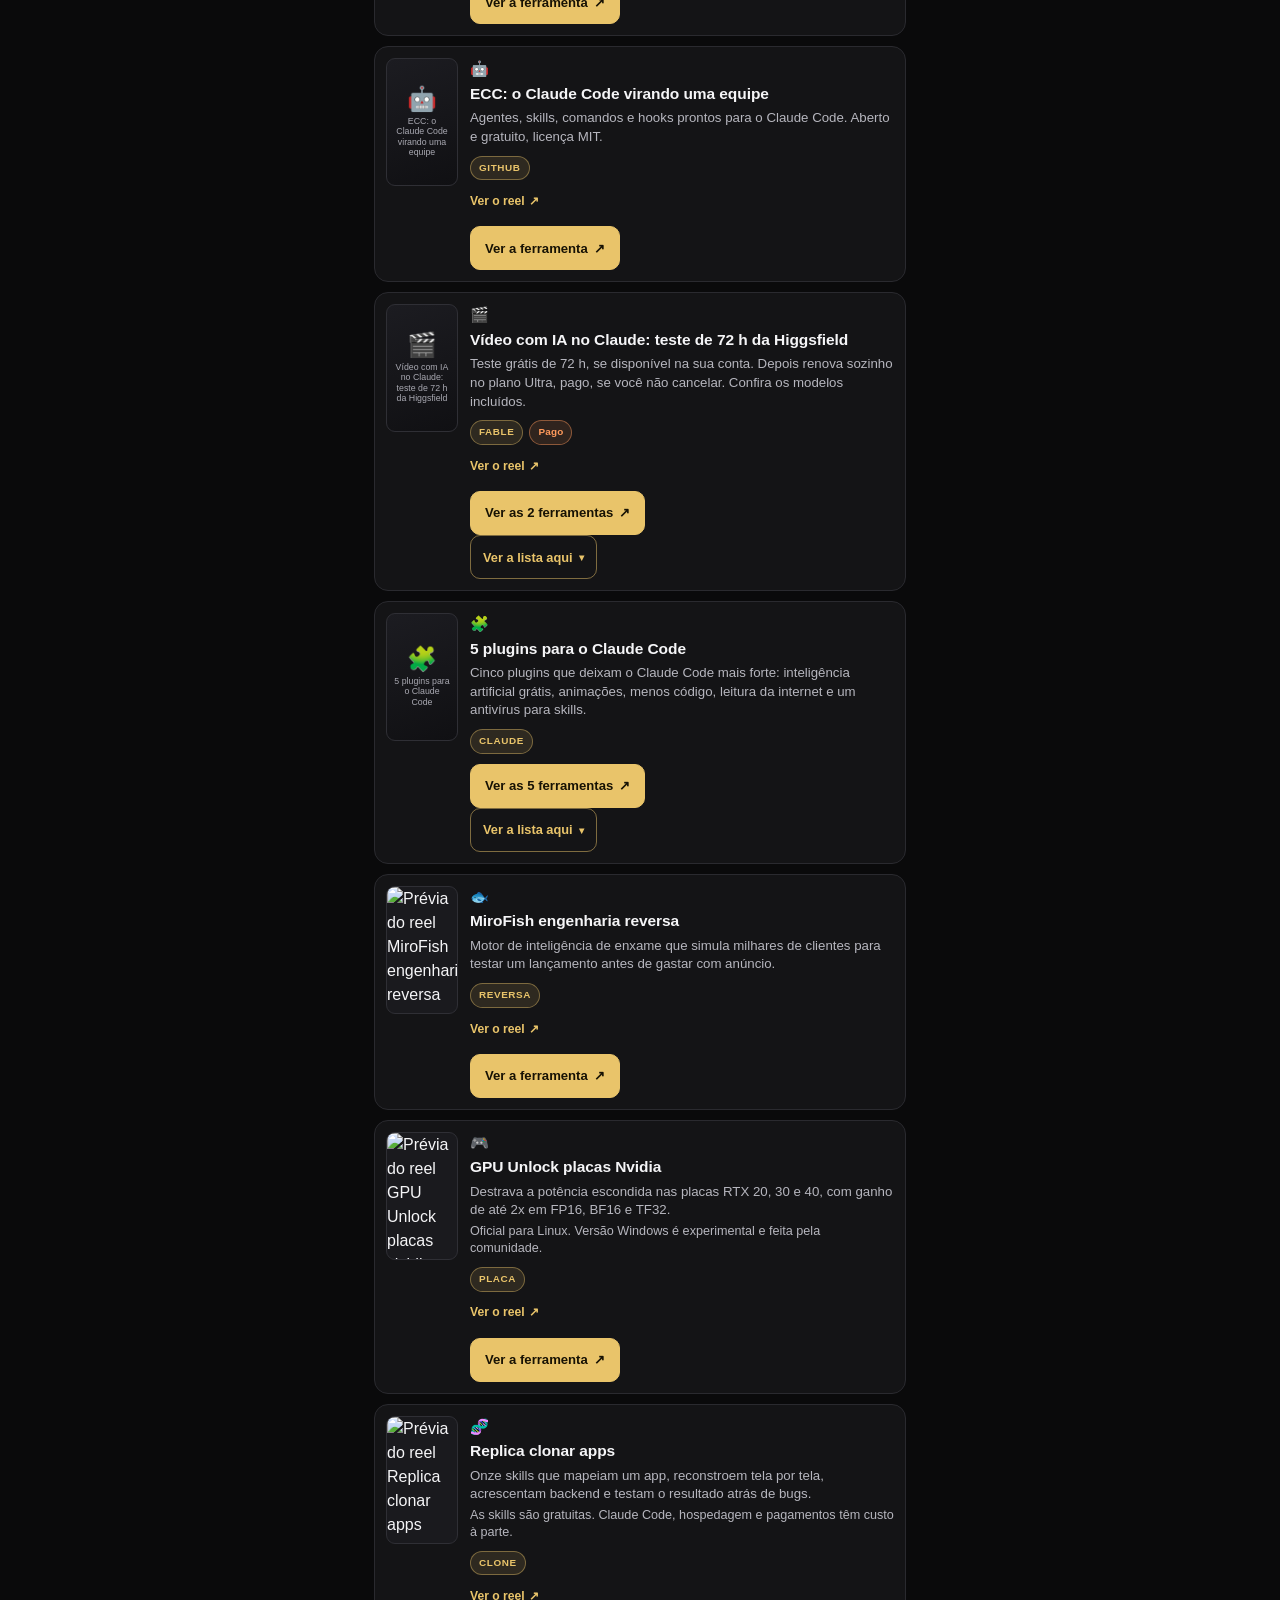
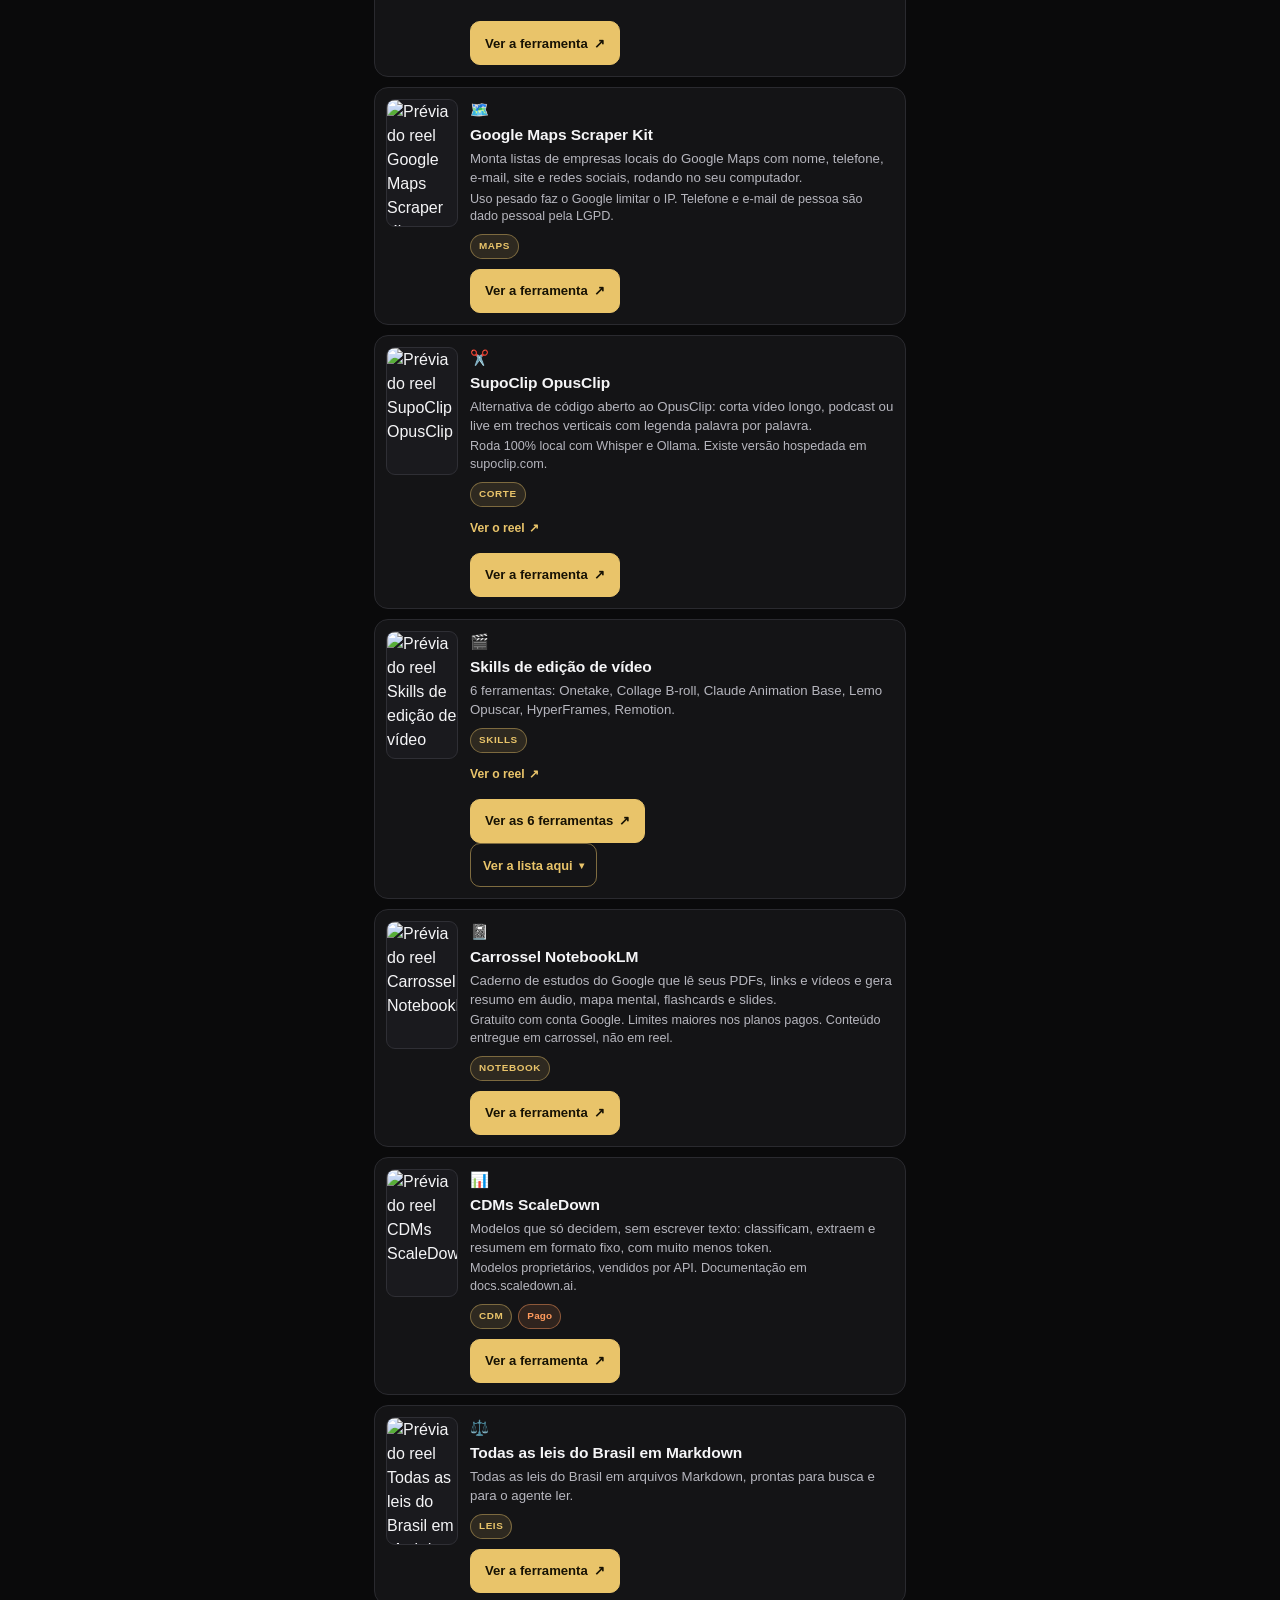
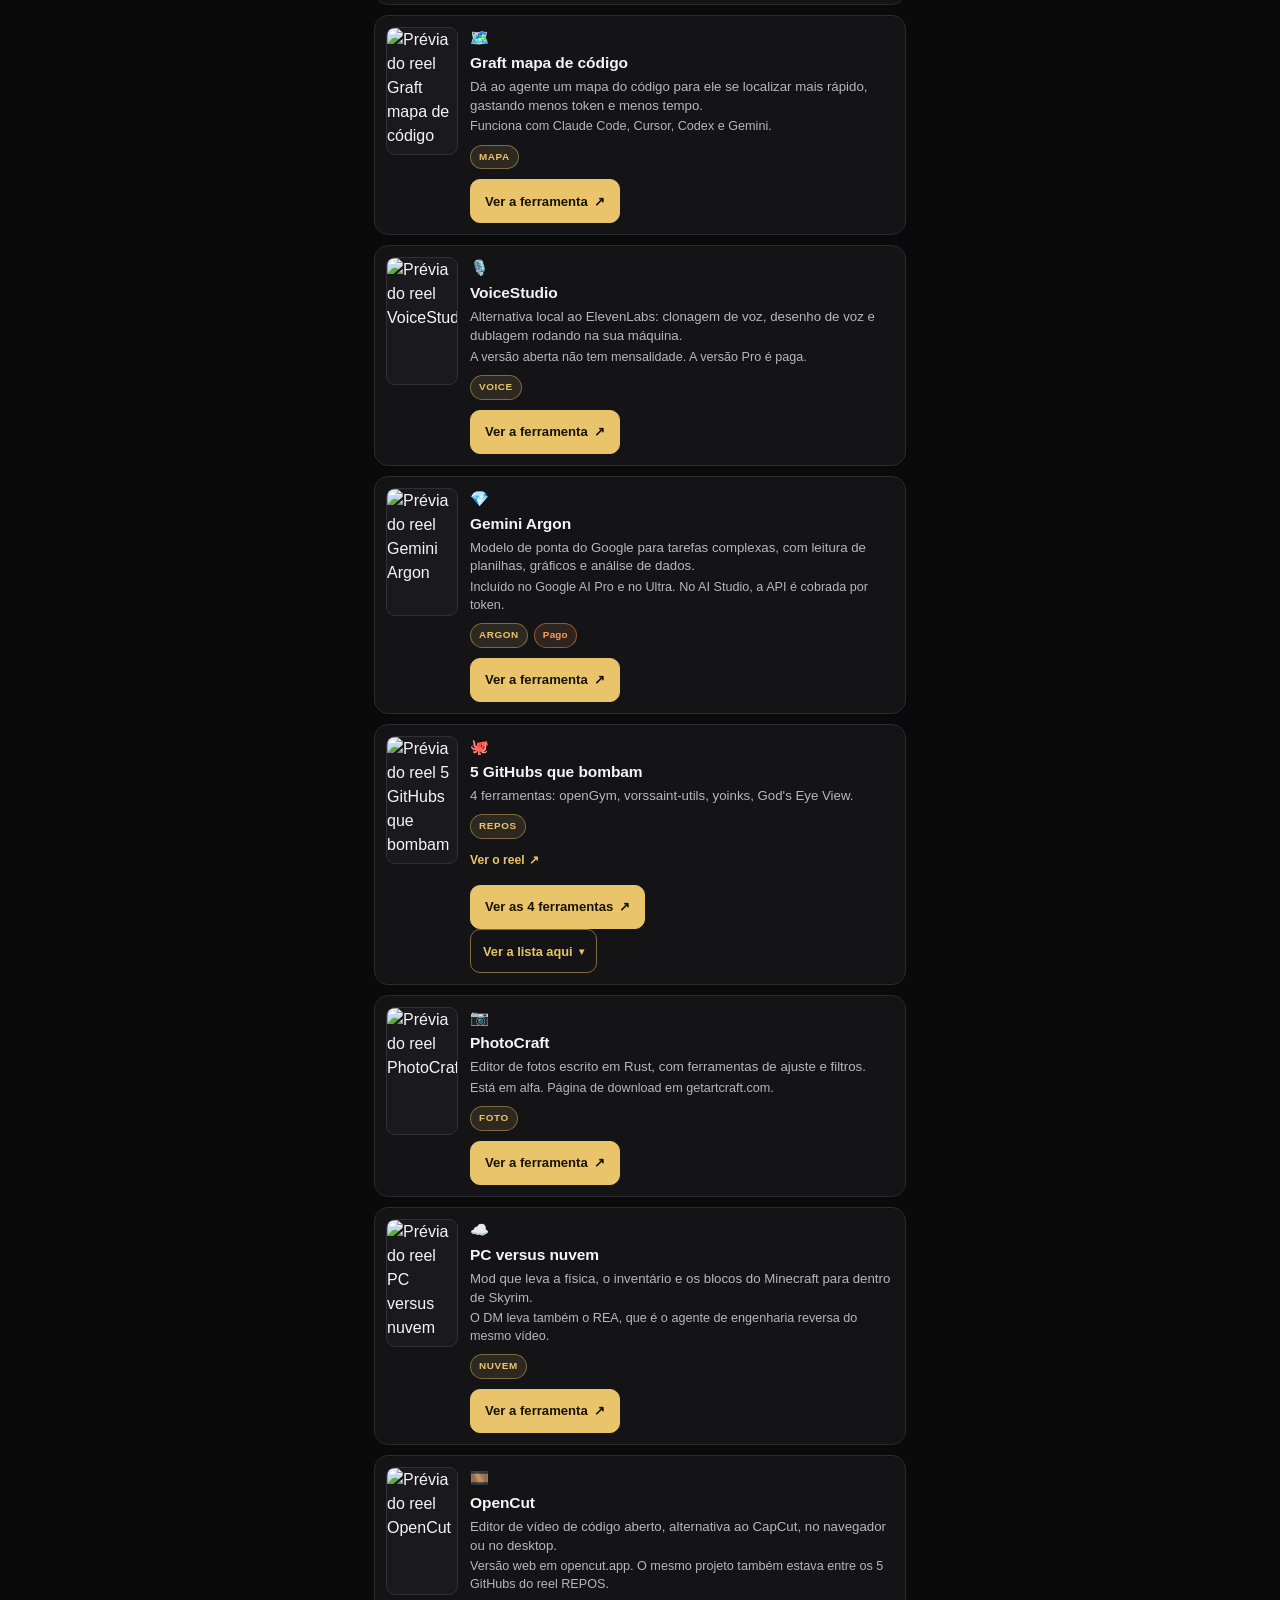
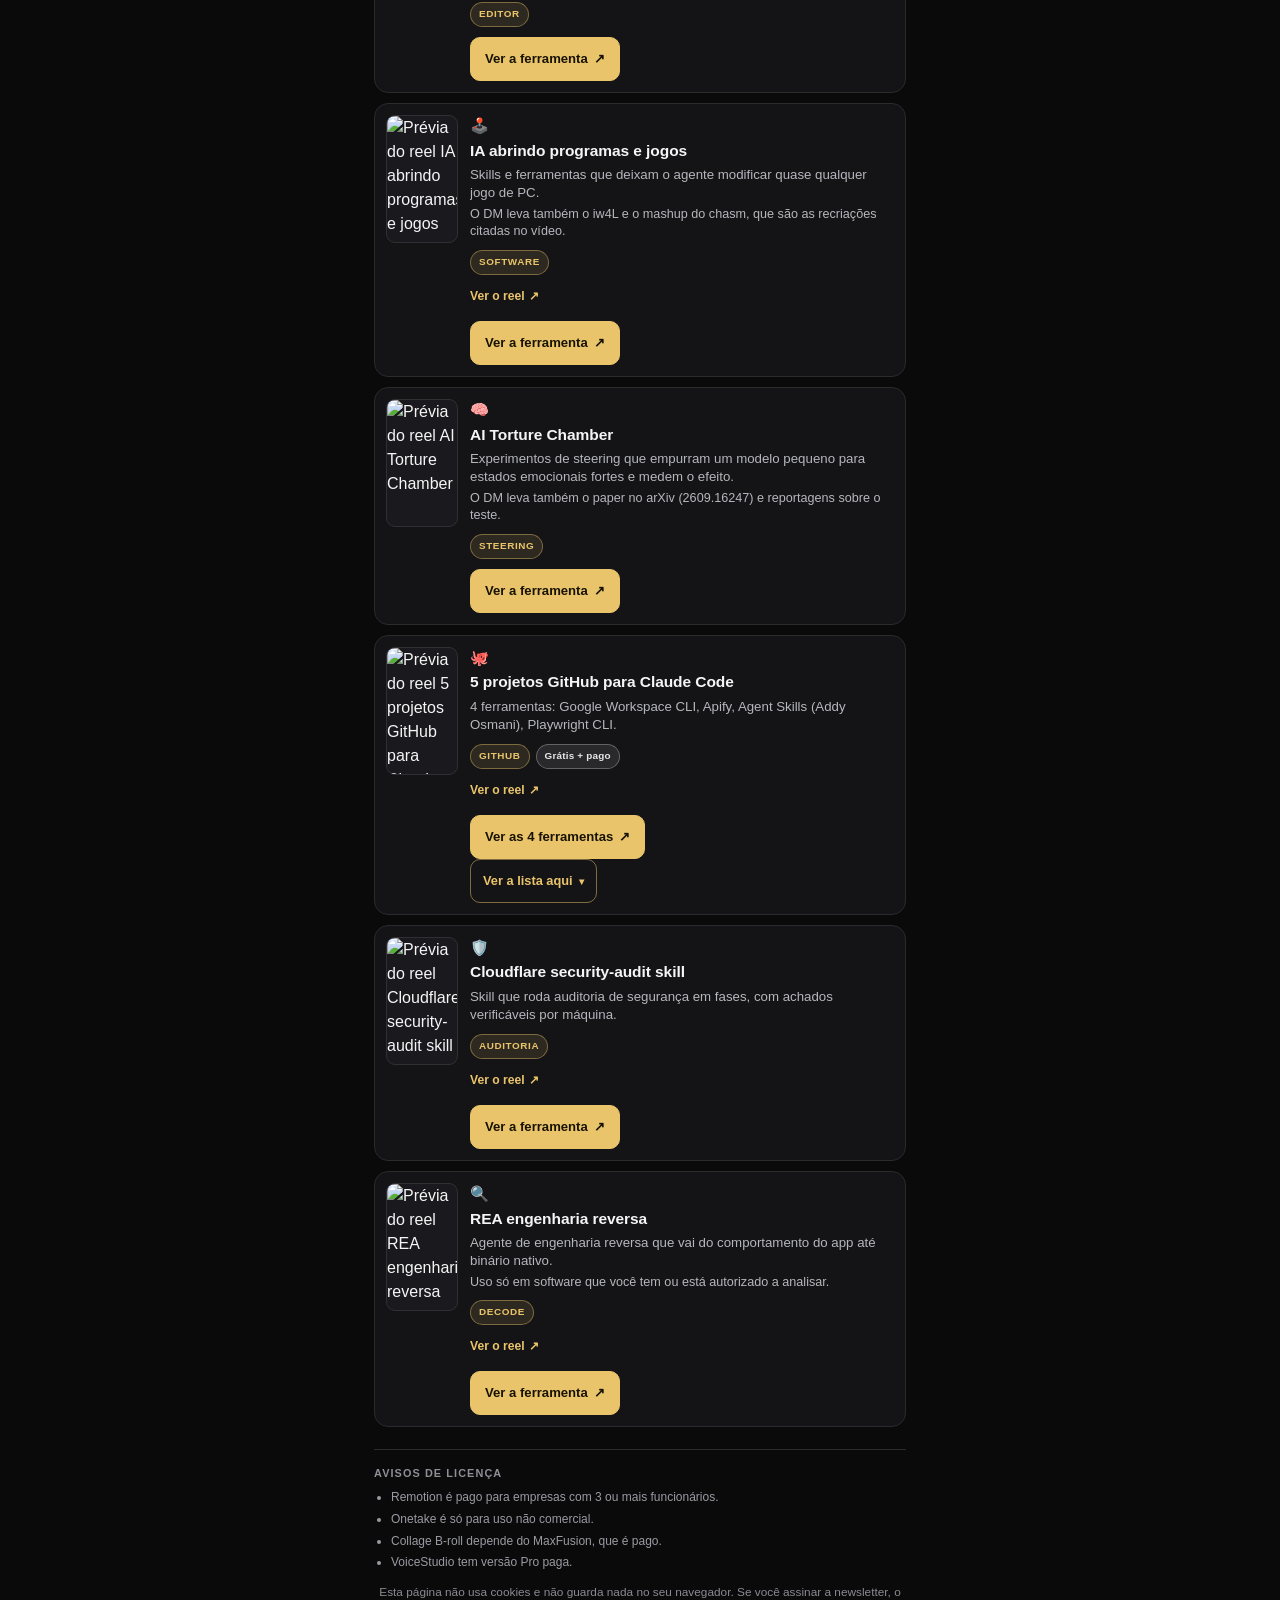
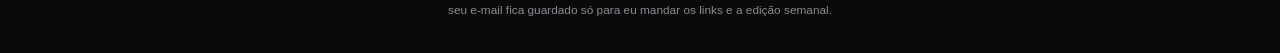
==== commit 24c04dde: "Card do reel OpenMAIC: aula completa com inteligência artificial (CTA ESTUDAR)" ====
--- a/index.html
+++ b/index.html
@@ -200,9 +200,44 @@
     </div>
   </div>
 
-  <p class="contador" id="contador" aria-live="polite">39 reels &middot; 80 ferramentas</p>
+  <p class="contador" id="contador" aria-live="polite">40 reels &middot; 81 ferramentas</p>
 
   <main class="lista" id="lista">
+      <article data-producao="20261123-openmaic" class="card" id="reel-40" data-tipo="gratis" data-busca="openmaic aula completa com inteligencia artificial o openmaic da universidade tsinghua transforma qualquer materia ou pdf numa aula completa com professor e colegas de sala de inteligencia artificial quadro branco e quiz corrigido na hora thu-maic/openmaic open.maic.chat ollama lemonade">
+        <img class="thumb" src="assets/thumb/40.jpg" width="72" height="128" loading="lazy" decoding="async" alt="Prévia do reel OpenMAIC: aula completa com inteligência artificial">
+        <div class="info">
+          <p class="meta"><span class="ico" aria-hidden="true">🎓</span></p>
+          <h2 class="titulo">OpenMAIC: aula completa com inteligência artificial</h2>
+          <p class="desc">O OpenMAIC, da Universidade Tsinghua, transforma qualquer matéria ou PDF numa aula completa, com professor e colegas de sala de inteligência artificial, quadro branco e quiz corrigido na hora.</p>
+          <div class="foot"><span class="badge cta">ESTUDAR</span></div>
+          <p class="reel-url"><a href="https://www.instagram.com/reel/DgGh9C1AHTp/" target="_blank" rel="noopener noreferrer" aria-label="Ver o reel OpenMAIC: aula completa com inteligência artificial no Instagram (nova aba)">Ver o reel<span aria-hidden="true">&#8599;</span></a></p>
+<div class="acoes"><a class="acao js-painel" href="https://github.com/THU-MAIC/OpenMAIC" target="_blank" rel="noopener noreferrer" aria-expanded="false" aria-controls="reel-40-painel" aria-label="Ver a ferramenta do reel OpenMAIC: aula completa com inteligência artificial (nova aba)">Ver a ferramenta<span aria-hidden="true">&#8599;</span></a></div>
+        </div>
+        <div class="painel" id="reel-40-painel" role="group" aria-labelledby="reel-40-painel-t" data-doc="https://github.com/THU-MAIC/OpenMAIC" data-reel="23/11 - OpenMAIC: aula completa com inteligência artificial" data-ferramenta="OpenMAIC" hidden>
+          <p class="painel-h" id="reel-40-painel-t">Newsletter de intelig&ecirc;ncia artificial</p>
+          <p class="painel-p">Toda semana, as maiores novidades. Sem spam.</p>
+          <form class="painel-form" novalidate>
+            <label class="painel-label" for="reel-40-painel-email">Seu e-mail</label>
+            <input class="painel-input" id="reel-40-painel-email" name="email" type="email" inputmode="email"
+                   autocomplete="email" placeholder="voce@email.com" required
+                   aria-describedby="reel-40-painel-err">
+            <label class="painel-label painel-label-2" for="reel-40-painel-zap">Seu WhatsApp</label>
+            <input class="painel-input" id="reel-40-painel-zap" name="whatsapp" type="tel" inputmode="tel"
+                   autocomplete="tel" placeholder="55 11 91234-5678" required
+                   aria-describedby="reel-40-painel-err">
+            <label class="painel-label painel-label-2" for="reel-40-painel-nome">Seu nome <span class="opc">(opcional)</span></label>
+            <input class="painel-input" id="reel-40-painel-nome" name="nome" type="text"
+                   autocomplete="name" placeholder="Como posso te chamar" maxlength="60">
+            <p class="painel-erro" id="reel-40-painel-err" role="alert" hidden></p>
+            <div class="painel-botoes">
+              <button class="btn primario" type="submit">Quero receber</button>
+              <a class="btn secundario" href="https://github.com/THU-MAIC/OpenMAIC" target="_blank" rel="noopener noreferrer"
+                 aria-label="Pular a inscri&ccedil;&atilde;o e abrir o link (nova aba)">S&oacute; quero o link</a>
+            </div>
+          </form>
+        </div>
+      </article>
+      
       <article data-producao="20261122-ponytail" class="card" id="reel-38" data-tipo="gratis" data-busca="ponytail no claude code plugin que obriga o claude code a escrever so o codigo necessario dietrichgebert/ponytail ponytail.dev">
         <img class="thumb" src="assets/thumb/33.jpg" width="72" height="128" loading="lazy" decoding="async" alt="Prévia do reel Ponytail no Claude Code">
         <div class="info">
@@ -1992,7 +2027,7 @@
   var contador = document.getElementById('contador');
   var vazio = document.getElementById('vazio');
   var filtro = 'todas';
-  var TOTAL = 39, TOOLS = 80;
+  var TOTAL = 40, TOOLS = 81;
 
   function norm(s) {
     return s.normalize('NFD').replace(/[\u0300-\u036f]/g, '').toLowerCase().replace(/\s+/g, ' ').trim();
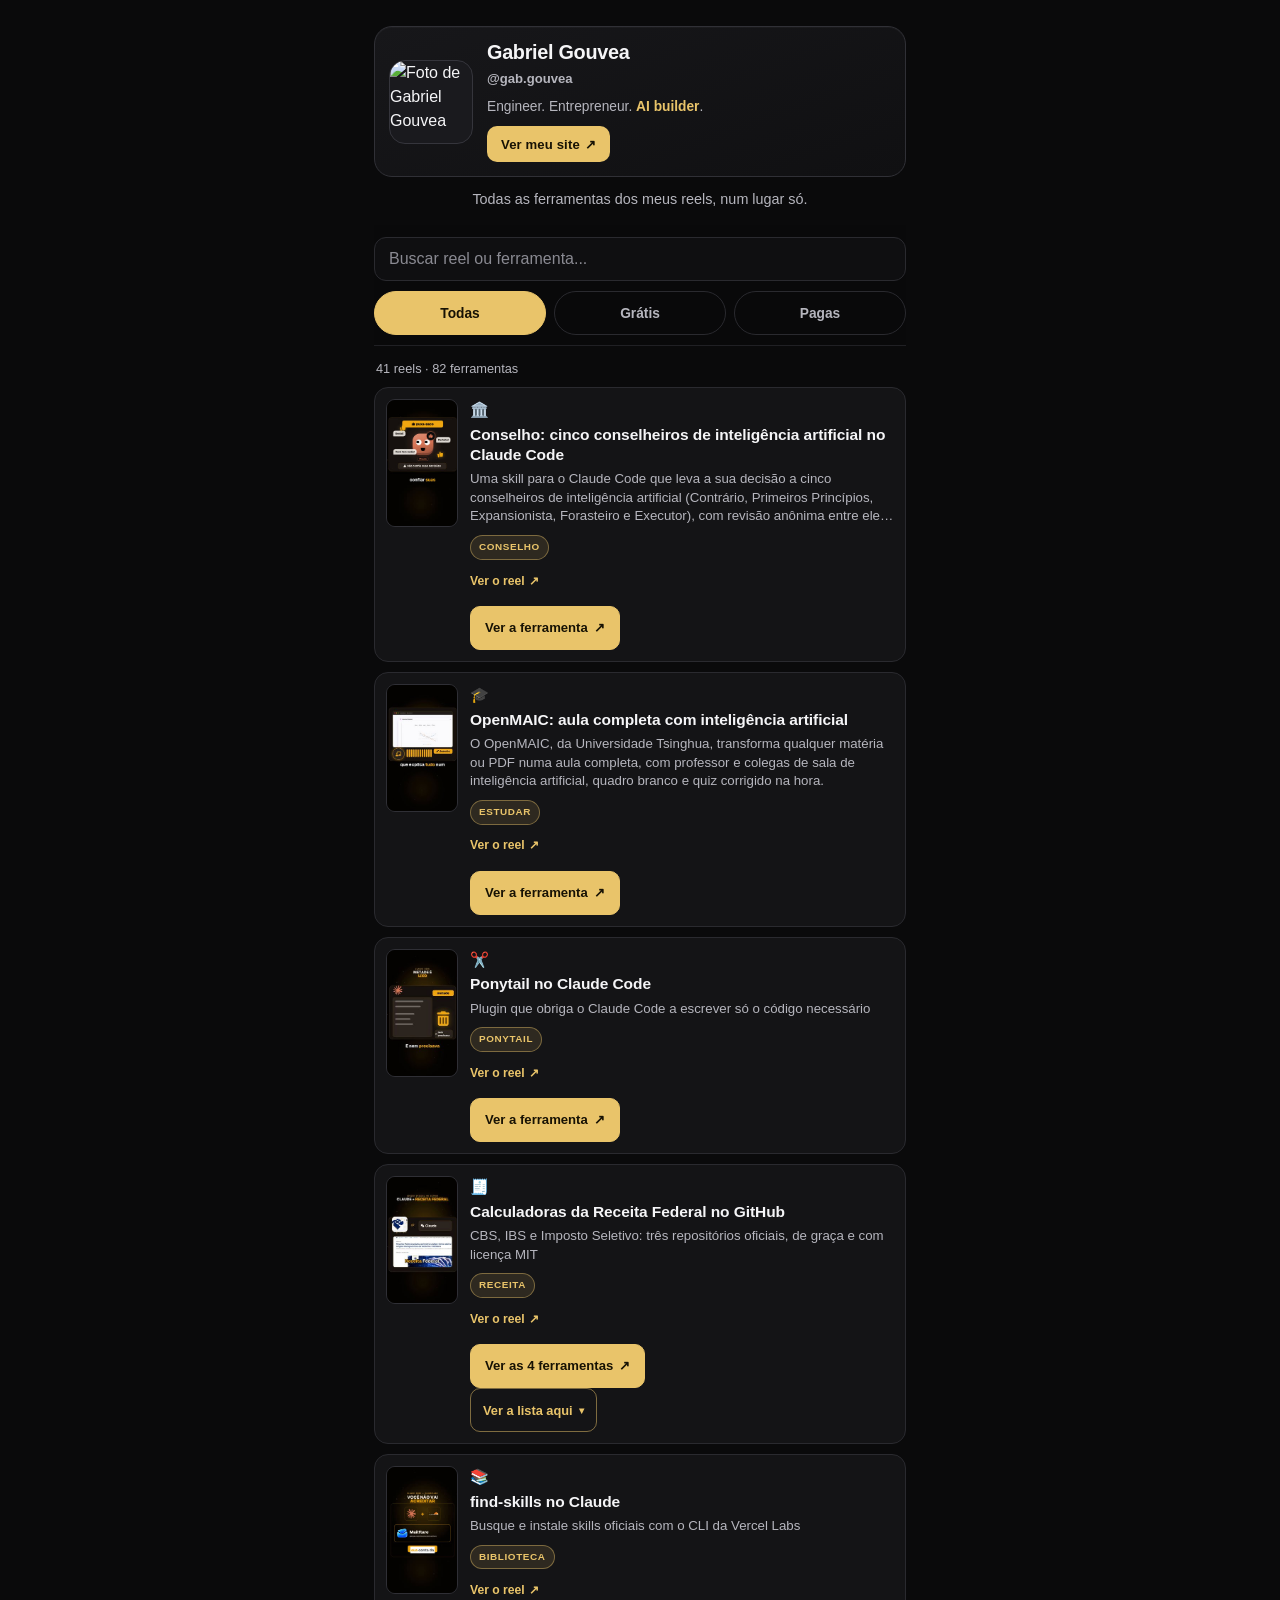
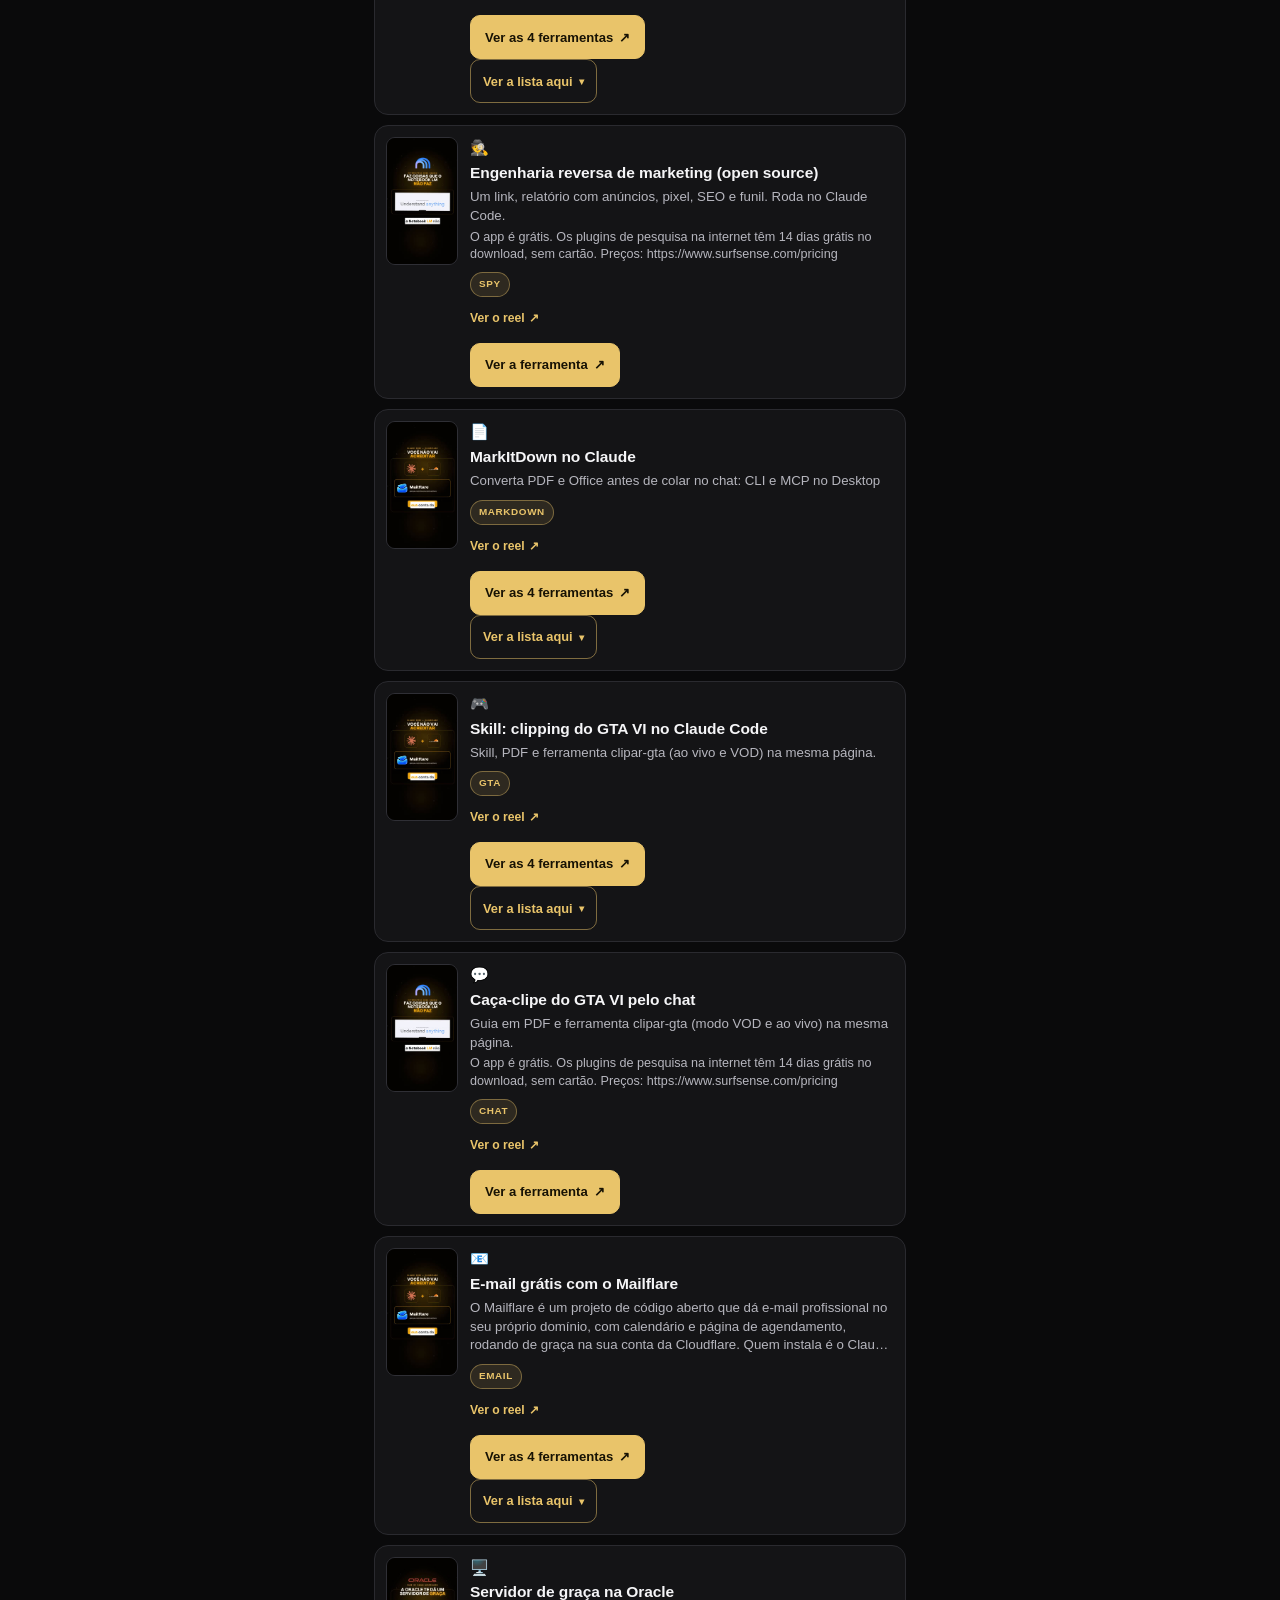
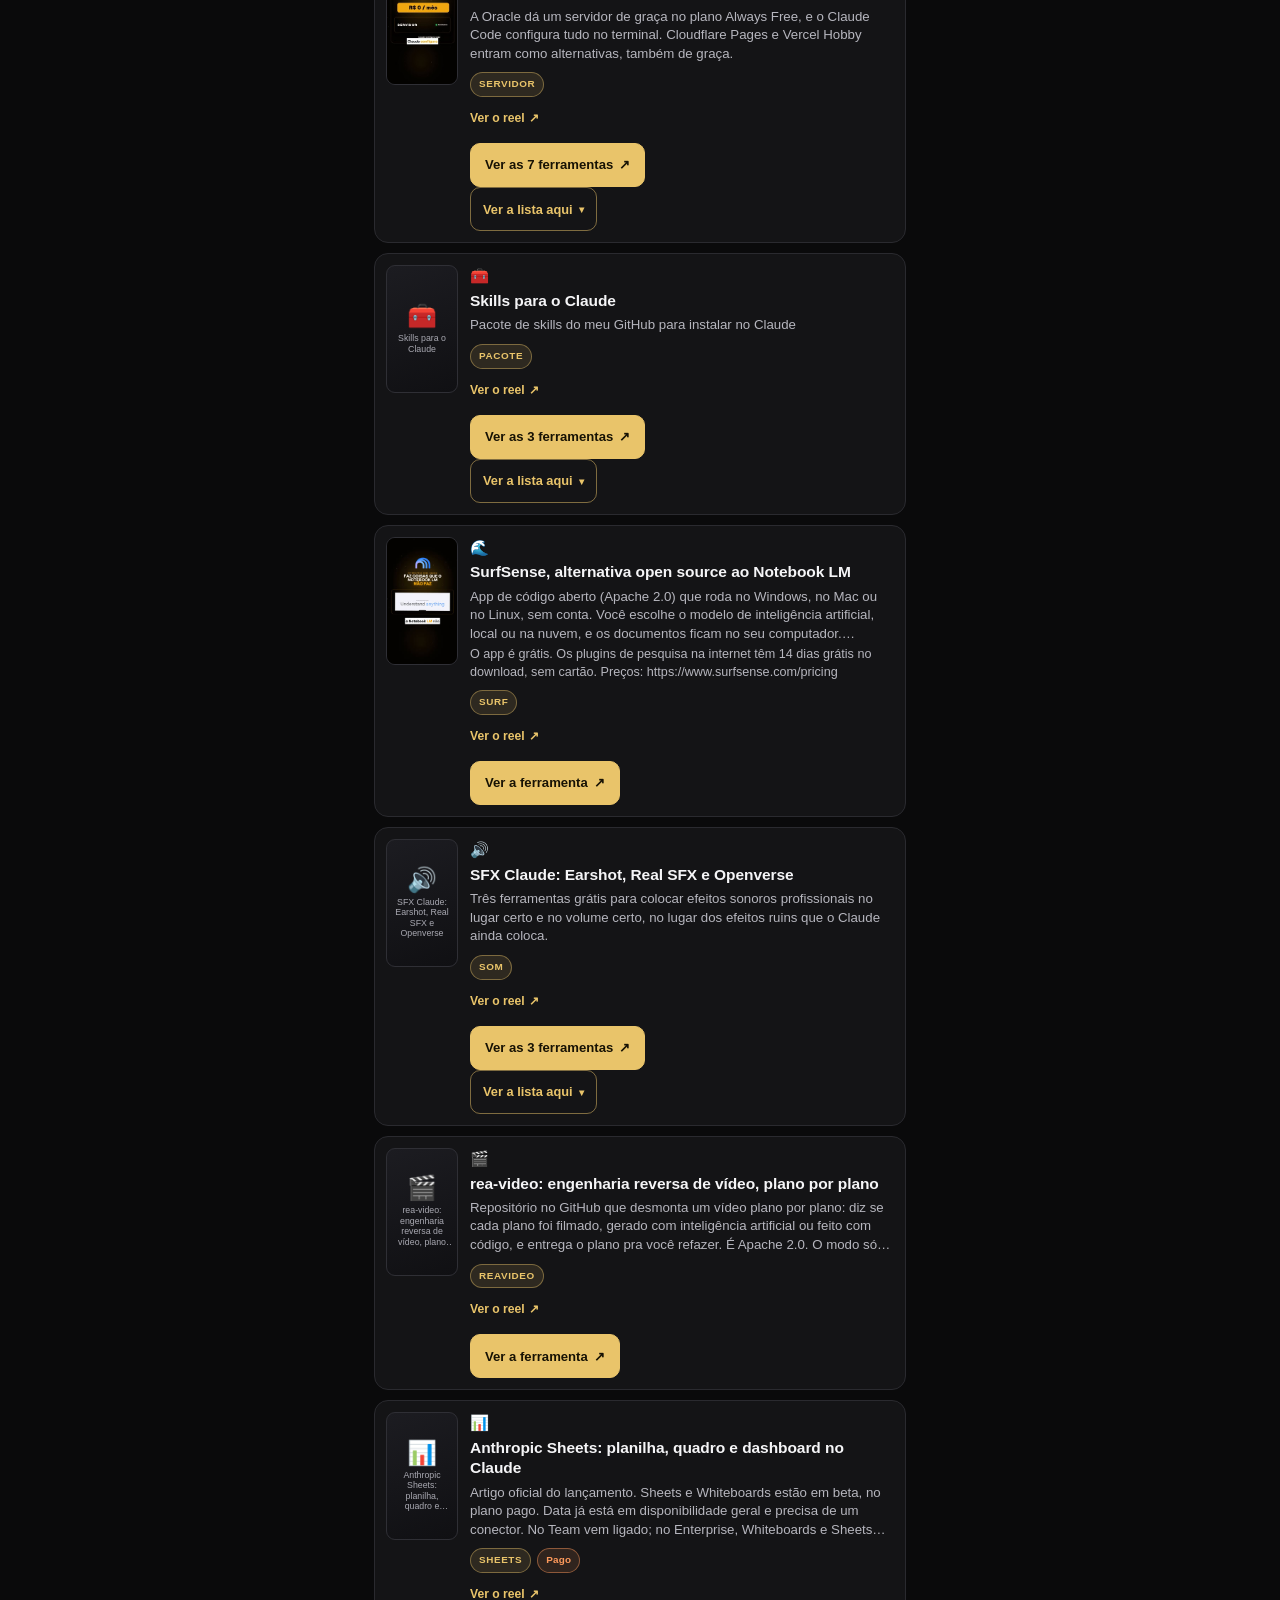
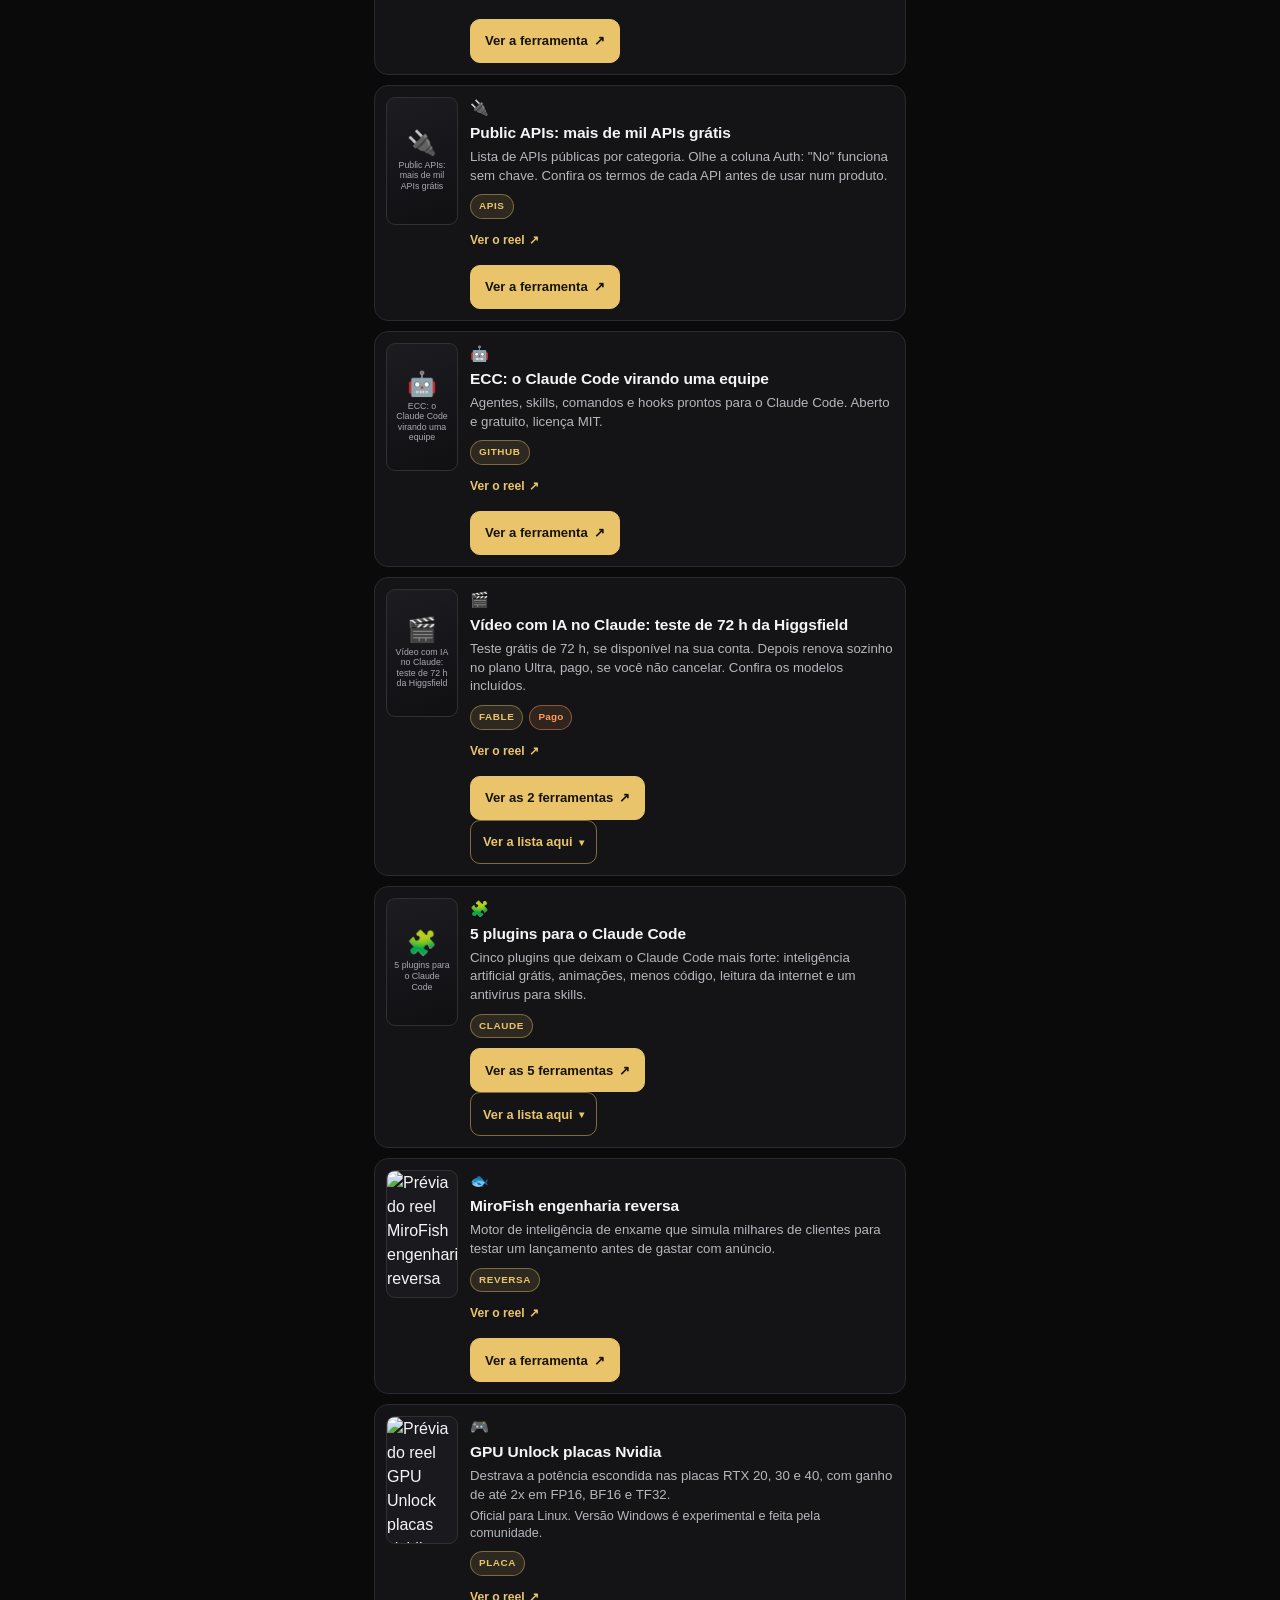
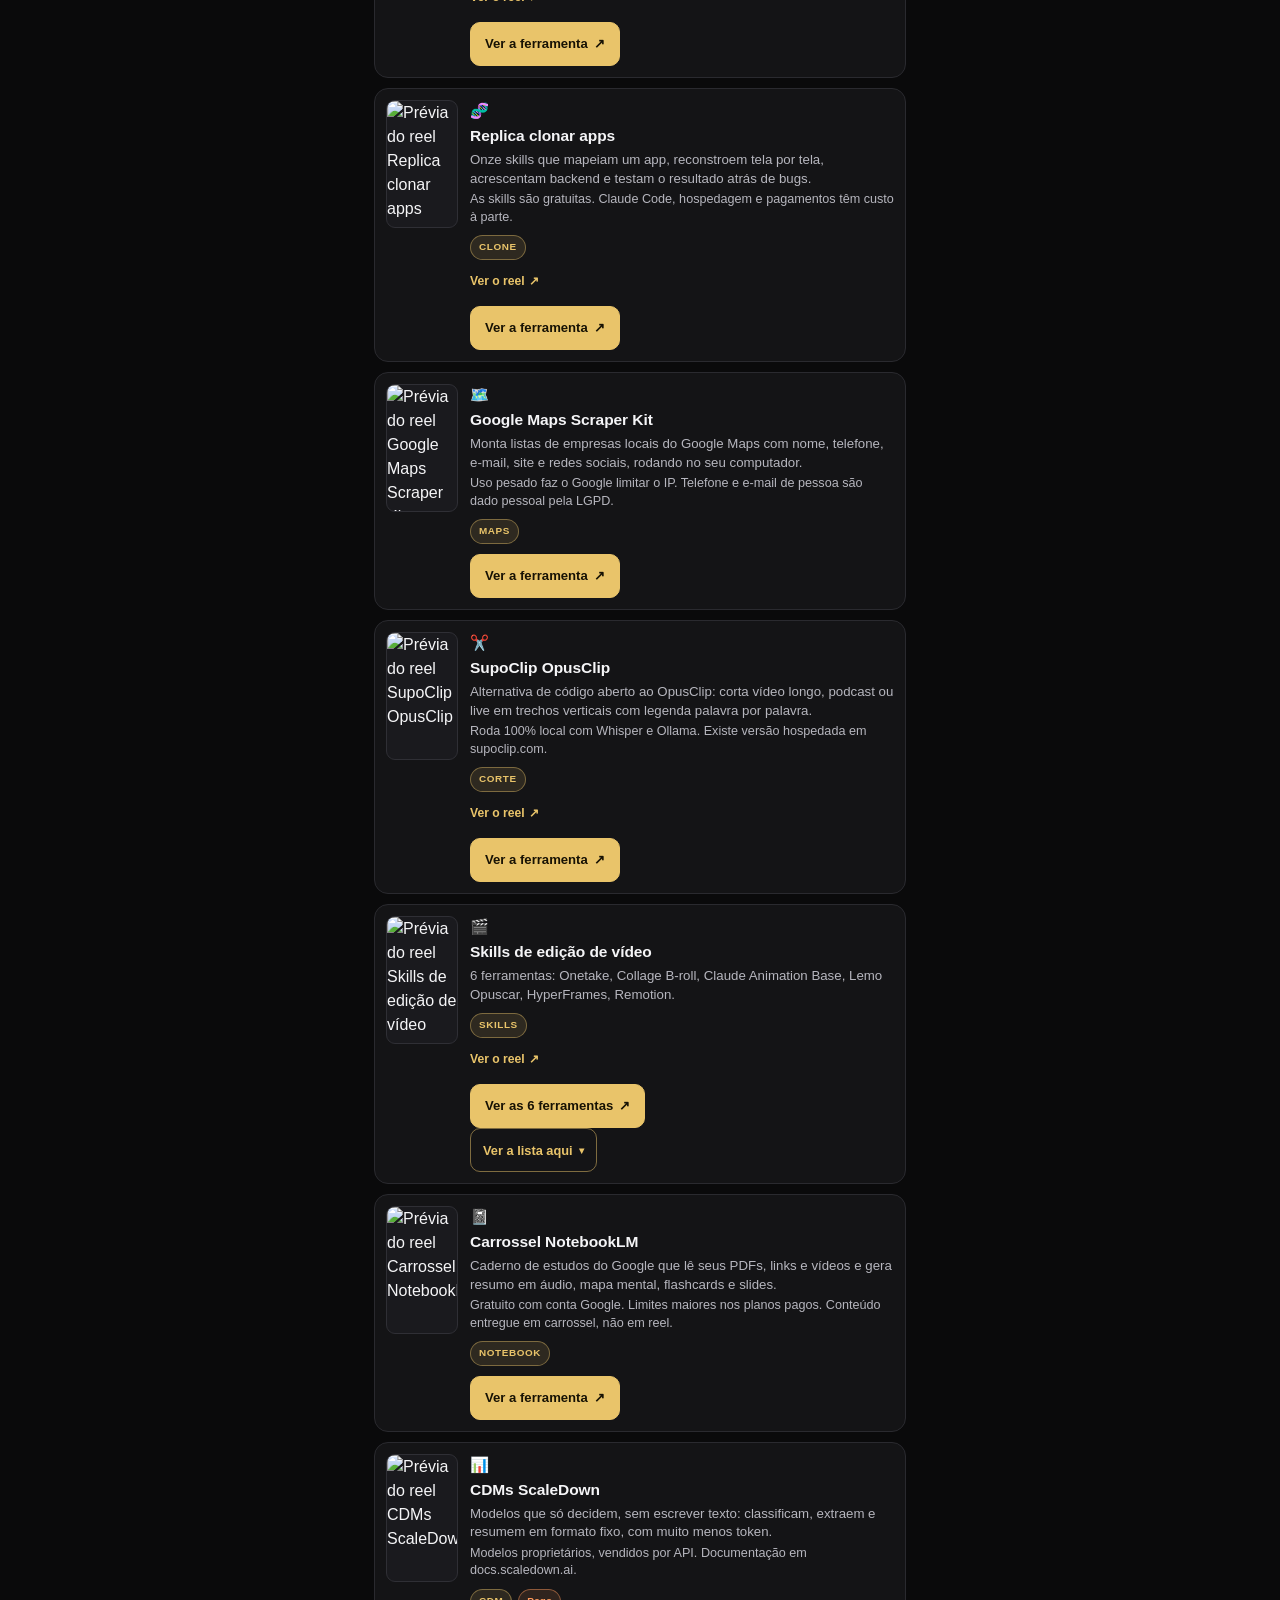
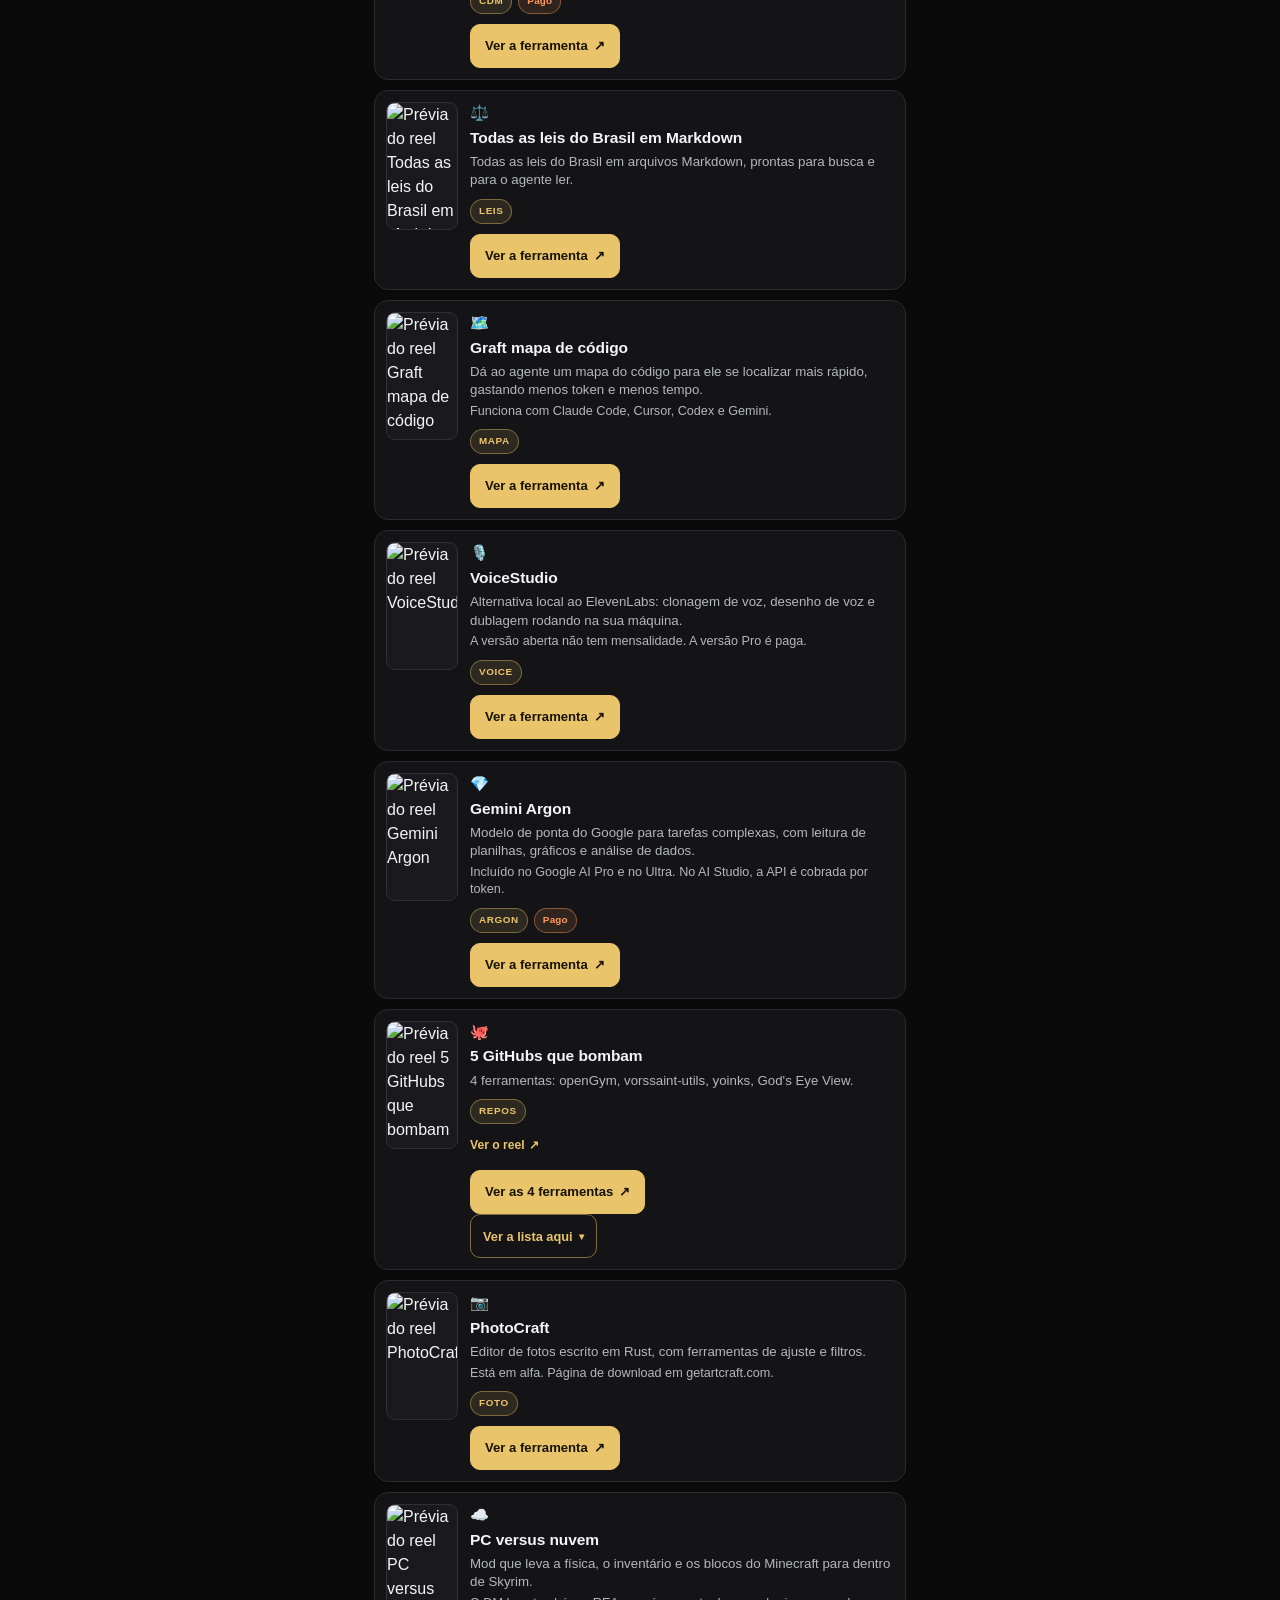
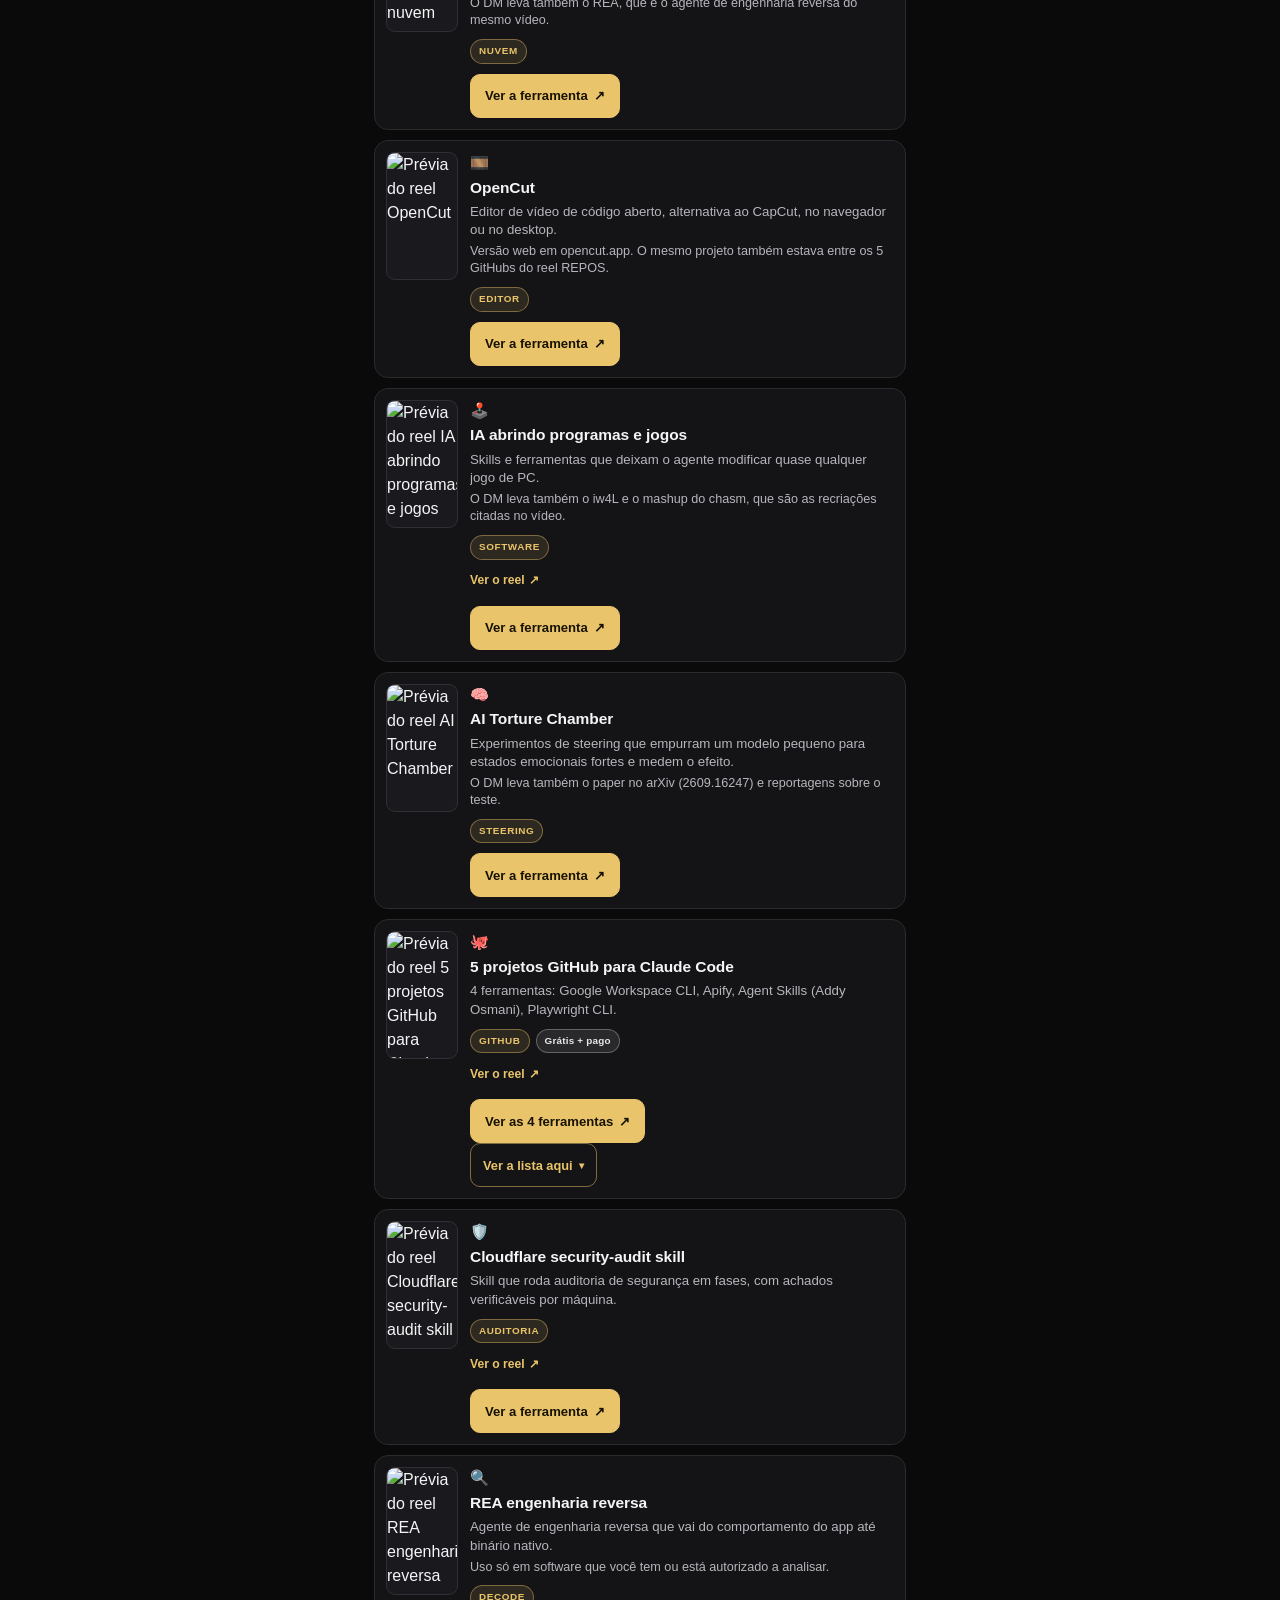
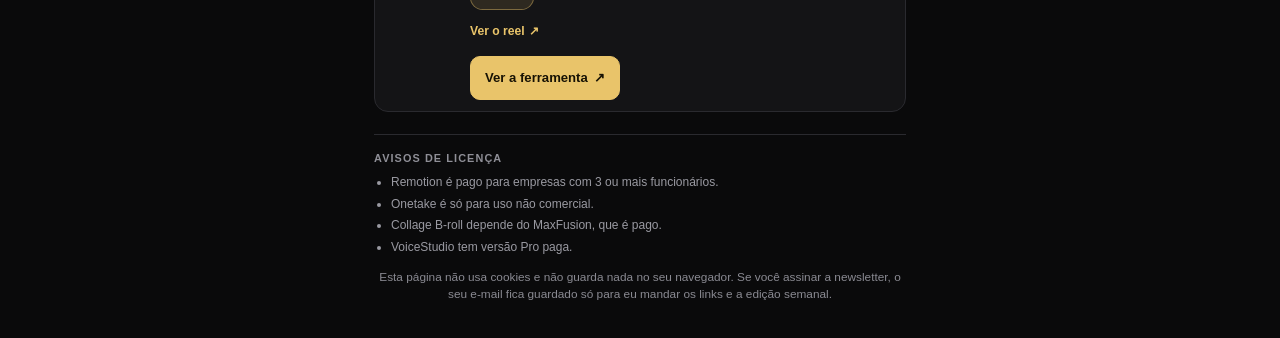
==== commit 2d6308dd: "Card do reel Conselho: cinco conselheiros de inteligência artificial (CTA CONSELHO)" ====
--- a/index.html
+++ b/index.html
@@ -200,9 +200,44 @@
     </div>
   </div>
 
-  <p class="contador" id="contador" aria-live="polite">40 reels &middot; 81 ferramentas</p>
+  <p class="contador" id="contador" aria-live="polite">41 reels &middot; 82 ferramentas</p>
 
   <main class="lista" id="lista">
+      <article data-producao="20261125-conselho" class="card" id="reel-41" data-tipo="gratis" data-busca="conselho cinco conselheiros de inteligencia artificial no claude code uma skill para o claude code que leva a sua decisao a cinco conselheiros contrario primeiros principios expansionista forasteiro executor revisao anonima presidente veredito proximo passo llm-council gouveaero/llm-council karpathy">
+        <img class="thumb" src="assets/thumb/41.jpg" width="72" height="128" loading="lazy" decoding="async" alt="Prévia do reel Conselho: cinco conselheiros de inteligência artificial no Claude Code">
+        <div class="info">
+          <p class="meta"><span class="ico" aria-hidden="true">🏛️</span></p>
+          <h2 class="titulo">Conselho: cinco conselheiros de inteligência artificial no Claude Code</h2>
+          <p class="desc">Uma skill para o Claude Code que leva a sua decisão a cinco conselheiros de inteligência artificial (Contrário, Primeiros Princípios, Expansionista, Forasteiro e Executor), com revisão anônima entre eles e um presidente que entrega um veredito e um próximo passo.</p>
+          <div class="foot"><span class="badge cta">CONSELHO</span></div>
+          <p class="reel-url"><a href="https://www.instagram.com/reel/DgKVgUbBDTU/" target="_blank" rel="noopener noreferrer" aria-label="Ver o reel Conselho: cinco conselheiros de inteligência artificial no Claude Code no Instagram (nova aba)">Ver o reel<span aria-hidden="true">&#8599;</span></a></p>
+<div class="acoes"><a class="acao js-painel" href="https://github.com/gouveaero/llm-council" target="_blank" rel="noopener noreferrer" aria-expanded="false" aria-controls="reel-41-painel" aria-label="Ver a ferramenta do reel Conselho: cinco conselheiros de inteligência artificial no Claude Code (nova aba)">Ver a ferramenta<span aria-hidden="true">&#8599;</span></a></div>
+        </div>
+        <div class="painel" id="reel-41-painel" role="group" aria-labelledby="reel-41-painel-t" data-doc="https://github.com/gouveaero/llm-council" data-reel="25/11 - Conselho: cinco conselheiros de inteligência artificial no Claude Code" data-ferramenta="Conselho (llm-council)" hidden>
+          <p class="painel-h" id="reel-41-painel-t">Newsletter de intelig&ecirc;ncia artificial</p>
+          <p class="painel-p">Toda semana, as maiores novidades. Sem spam.</p>
+          <form class="painel-form" novalidate>
+            <label class="painel-label" for="reel-41-painel-email">Seu e-mail</label>
+            <input class="painel-input" id="reel-41-painel-email" name="email" type="email" inputmode="email"
+                   autocomplete="email" placeholder="voce@email.com" required
+                   aria-describedby="reel-41-painel-err">
+            <label class="painel-label painel-label-2" for="reel-41-painel-zap">Seu WhatsApp</label>
+            <input class="painel-input" id="reel-41-painel-zap" name="whatsapp" type="tel" inputmode="tel"
+                   autocomplete="tel" placeholder="55 11 91234-5678" required
+                   aria-describedby="reel-41-painel-err">
+            <label class="painel-label painel-label-2" for="reel-41-painel-nome">Seu nome <span class="opc">(opcional)</span></label>
+            <input class="painel-input" id="reel-41-painel-nome" name="nome" type="text"
+                   autocomplete="name" placeholder="Como posso te chamar" maxlength="60">
+            <p class="painel-erro" id="reel-41-painel-err" role="alert" hidden></p>
+            <div class="painel-botoes">
+              <button class="btn primario" type="submit">Quero receber</button>
+              <a class="btn secundario" href="https://github.com/gouveaero/llm-council" target="_blank" rel="noopener noreferrer"
+                 aria-label="Pular a inscri&ccedil;&atilde;o e abrir o link (nova aba)">S&oacute; quero o link</a>
+            </div>
+          </form>
+        </div>
+      </article>
+      
       <article data-producao="20261123-openmaic" class="card" id="reel-40" data-tipo="gratis" data-busca="openmaic aula completa com inteligencia artificial o openmaic da universidade tsinghua transforma qualquer materia ou pdf numa aula completa com professor e colegas de sala de inteligencia artificial quadro branco e quiz corrigido na hora thu-maic/openmaic open.maic.chat ollama lemonade">
         <img class="thumb" src="assets/thumb/40.jpg" width="72" height="128" loading="lazy" decoding="async" alt="Prévia do reel OpenMAIC: aula completa com inteligência artificial">
         <div class="info">
@@ -2027,7 +2062,7 @@
   var contador = document.getElementById('contador');
   var vazio = document.getElementById('vazio');
   var filtro = 'todas';
-  var TOTAL = 40, TOOLS = 81;
+  var TOTAL = 41, TOOLS = 82;
 
   function norm(s) {
     return s.normalize('NFD').replace(/[\u0300-\u036f]/g, '').toLowerCase().replace(/\s+/g, ' ').trim();
